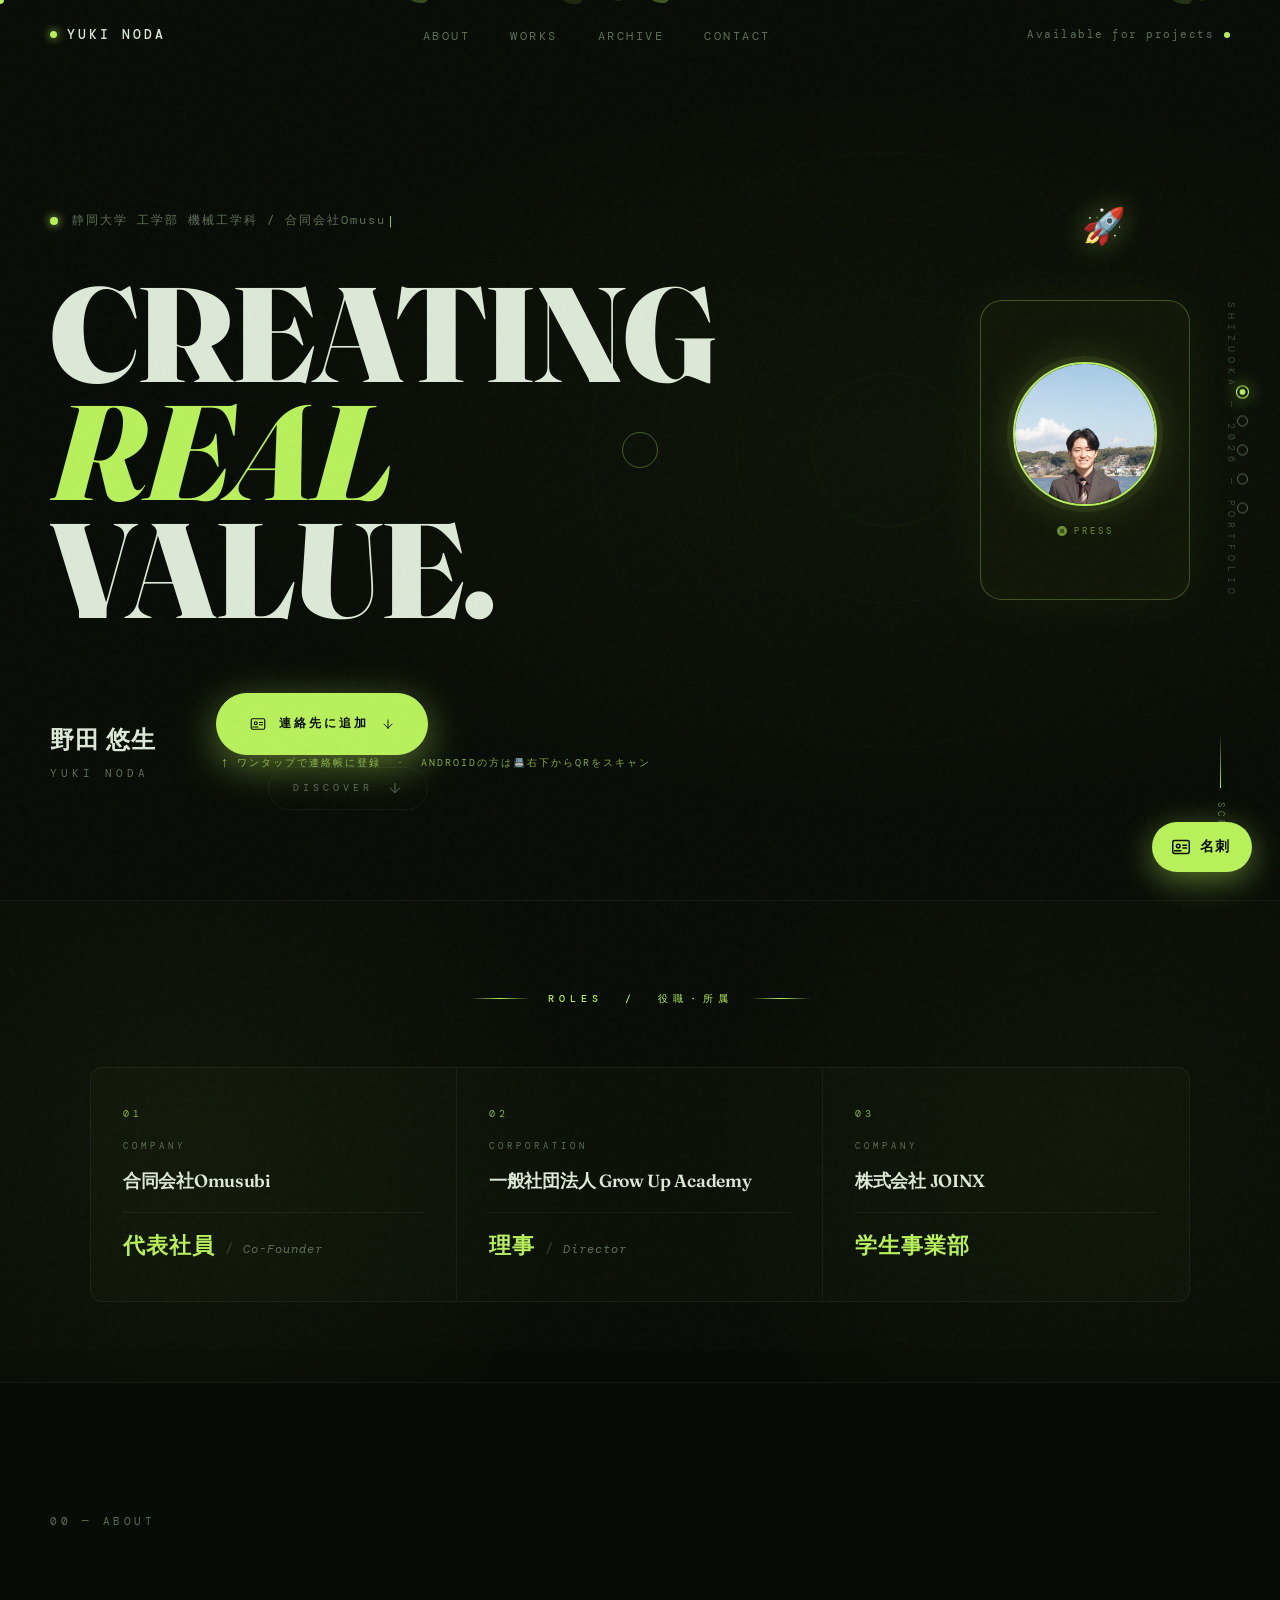
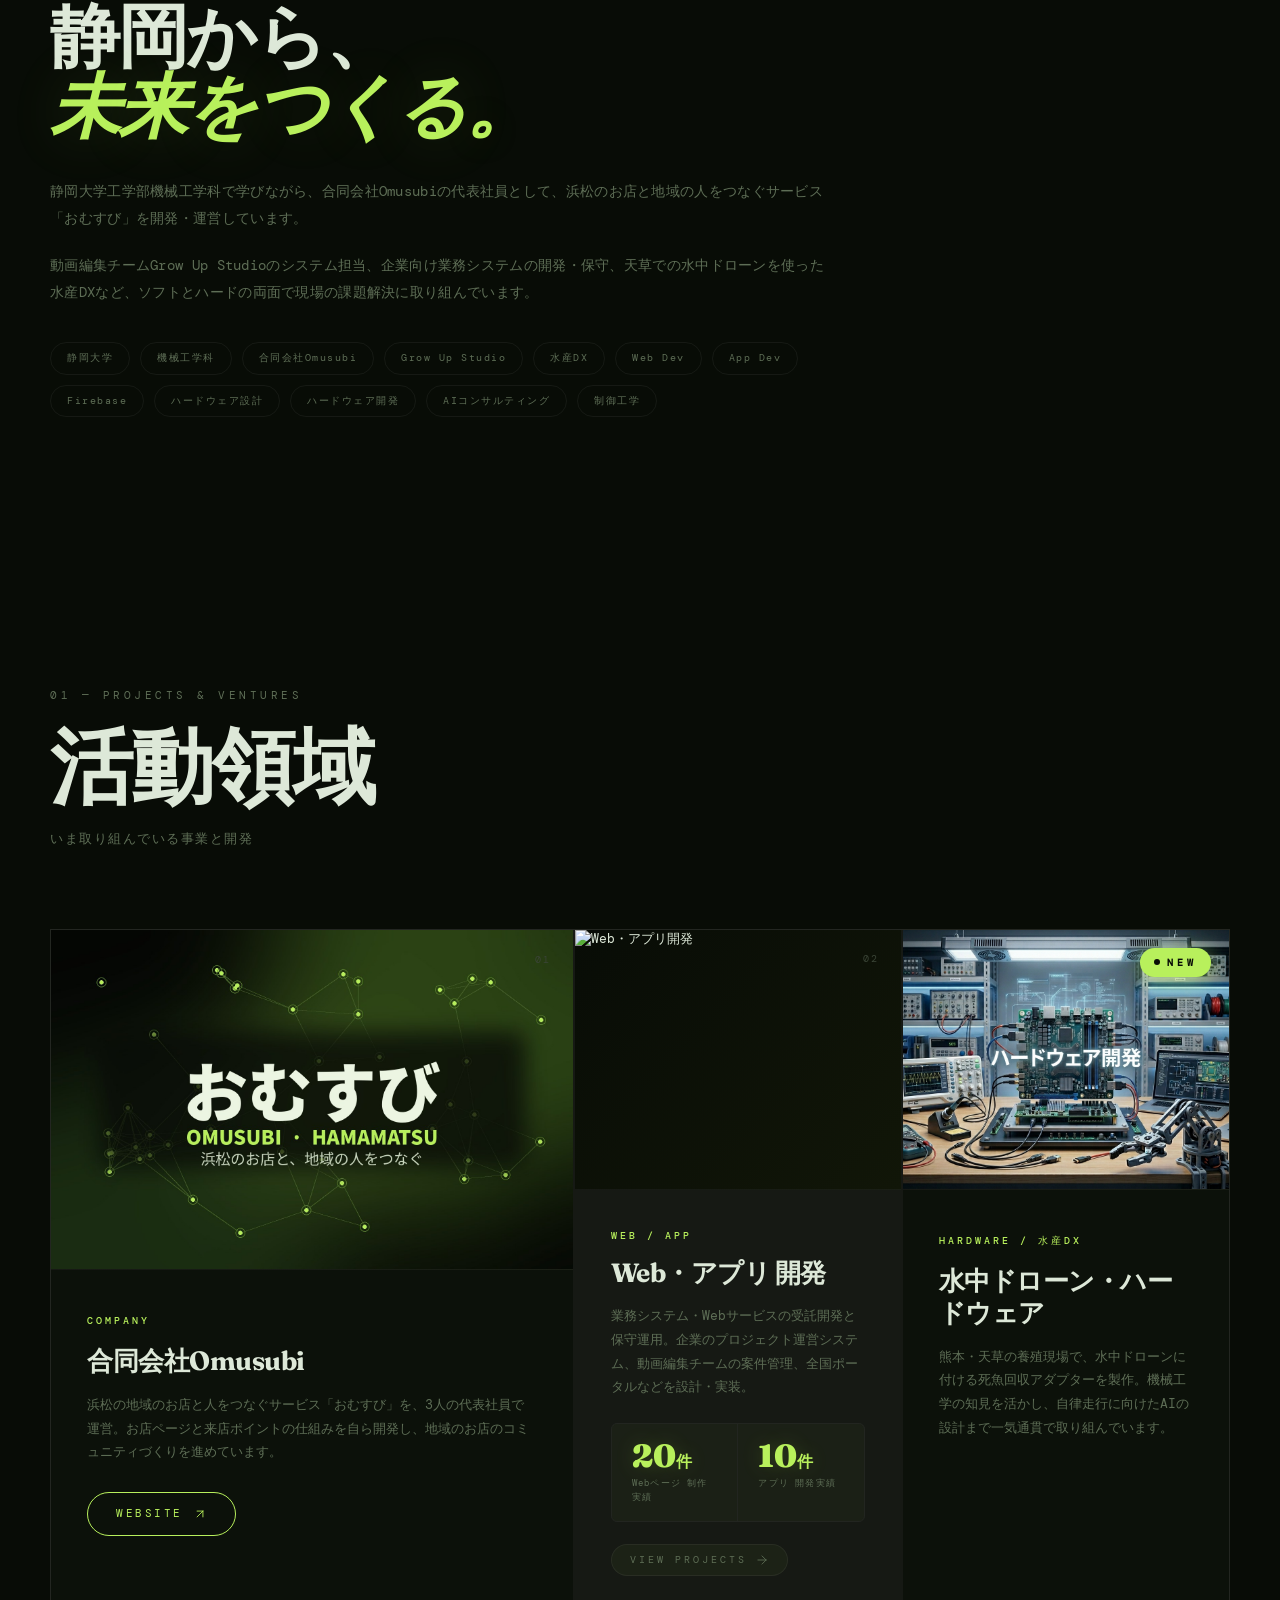
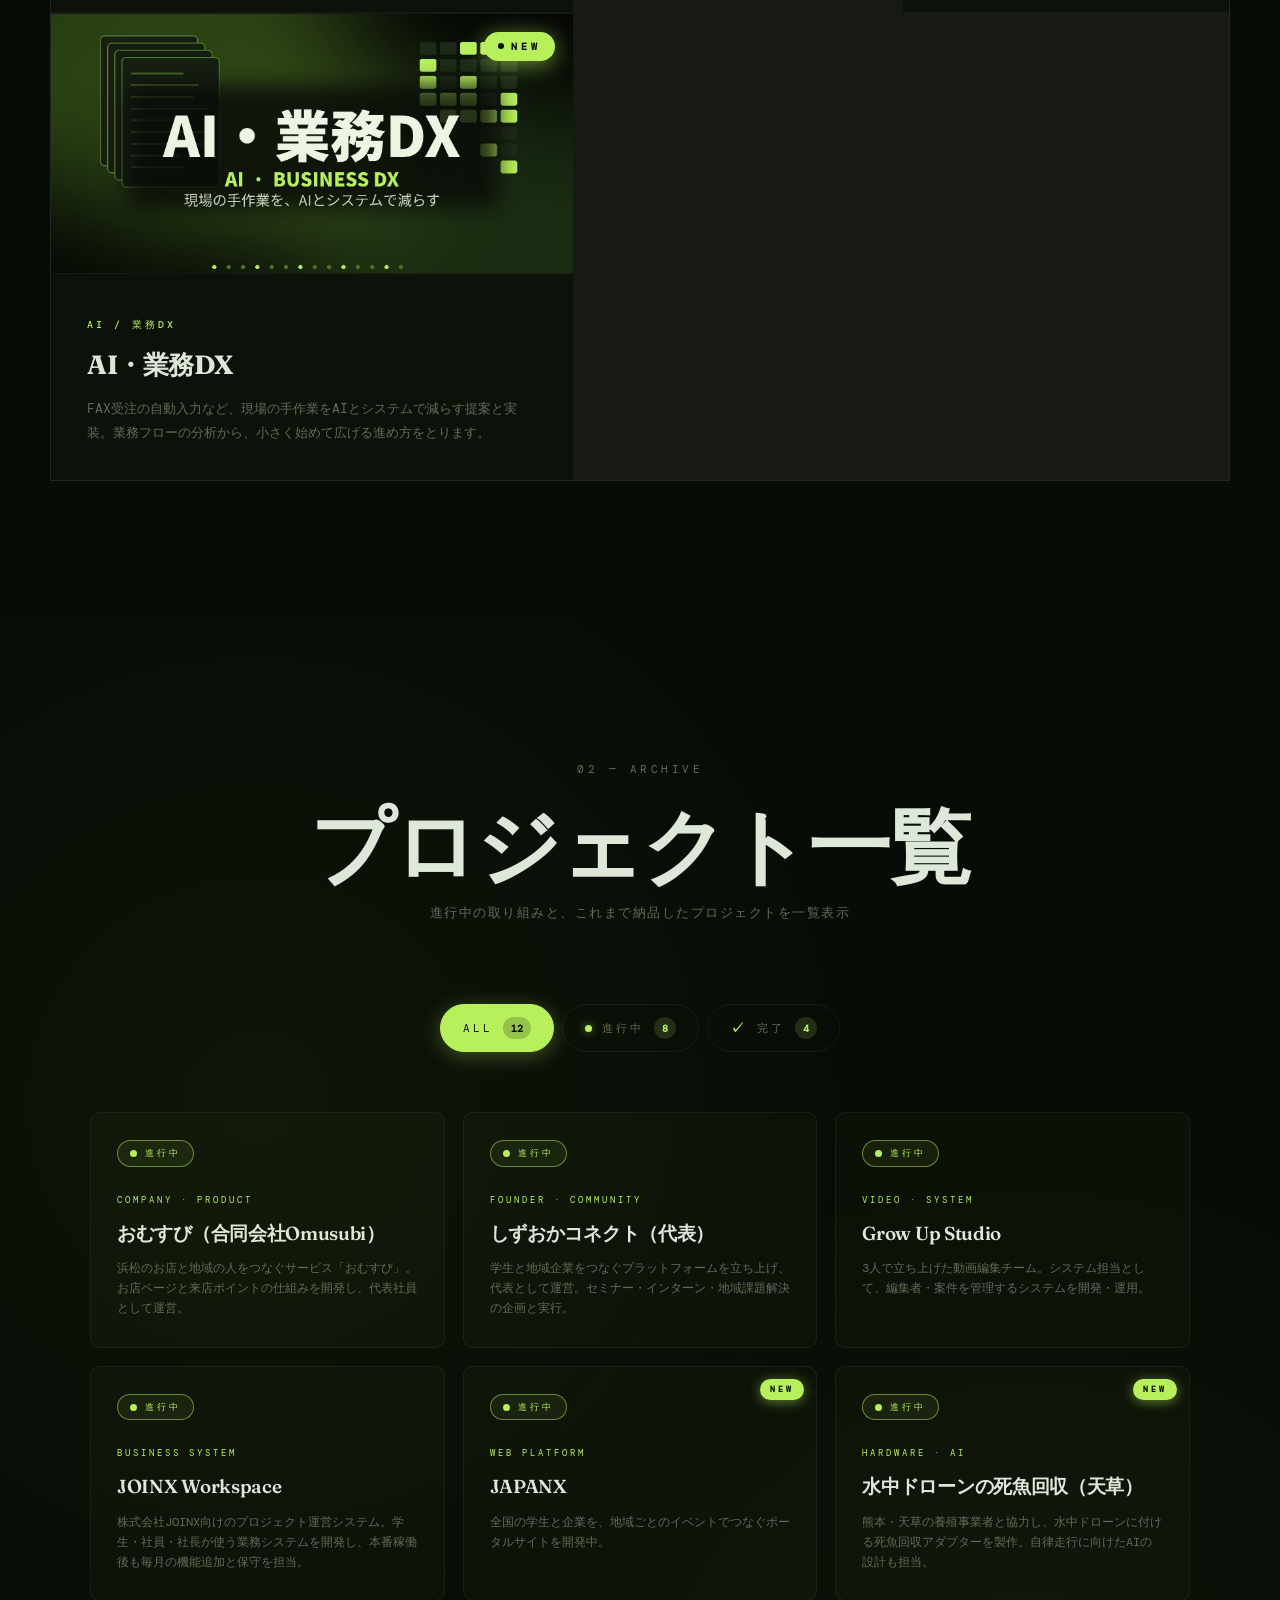
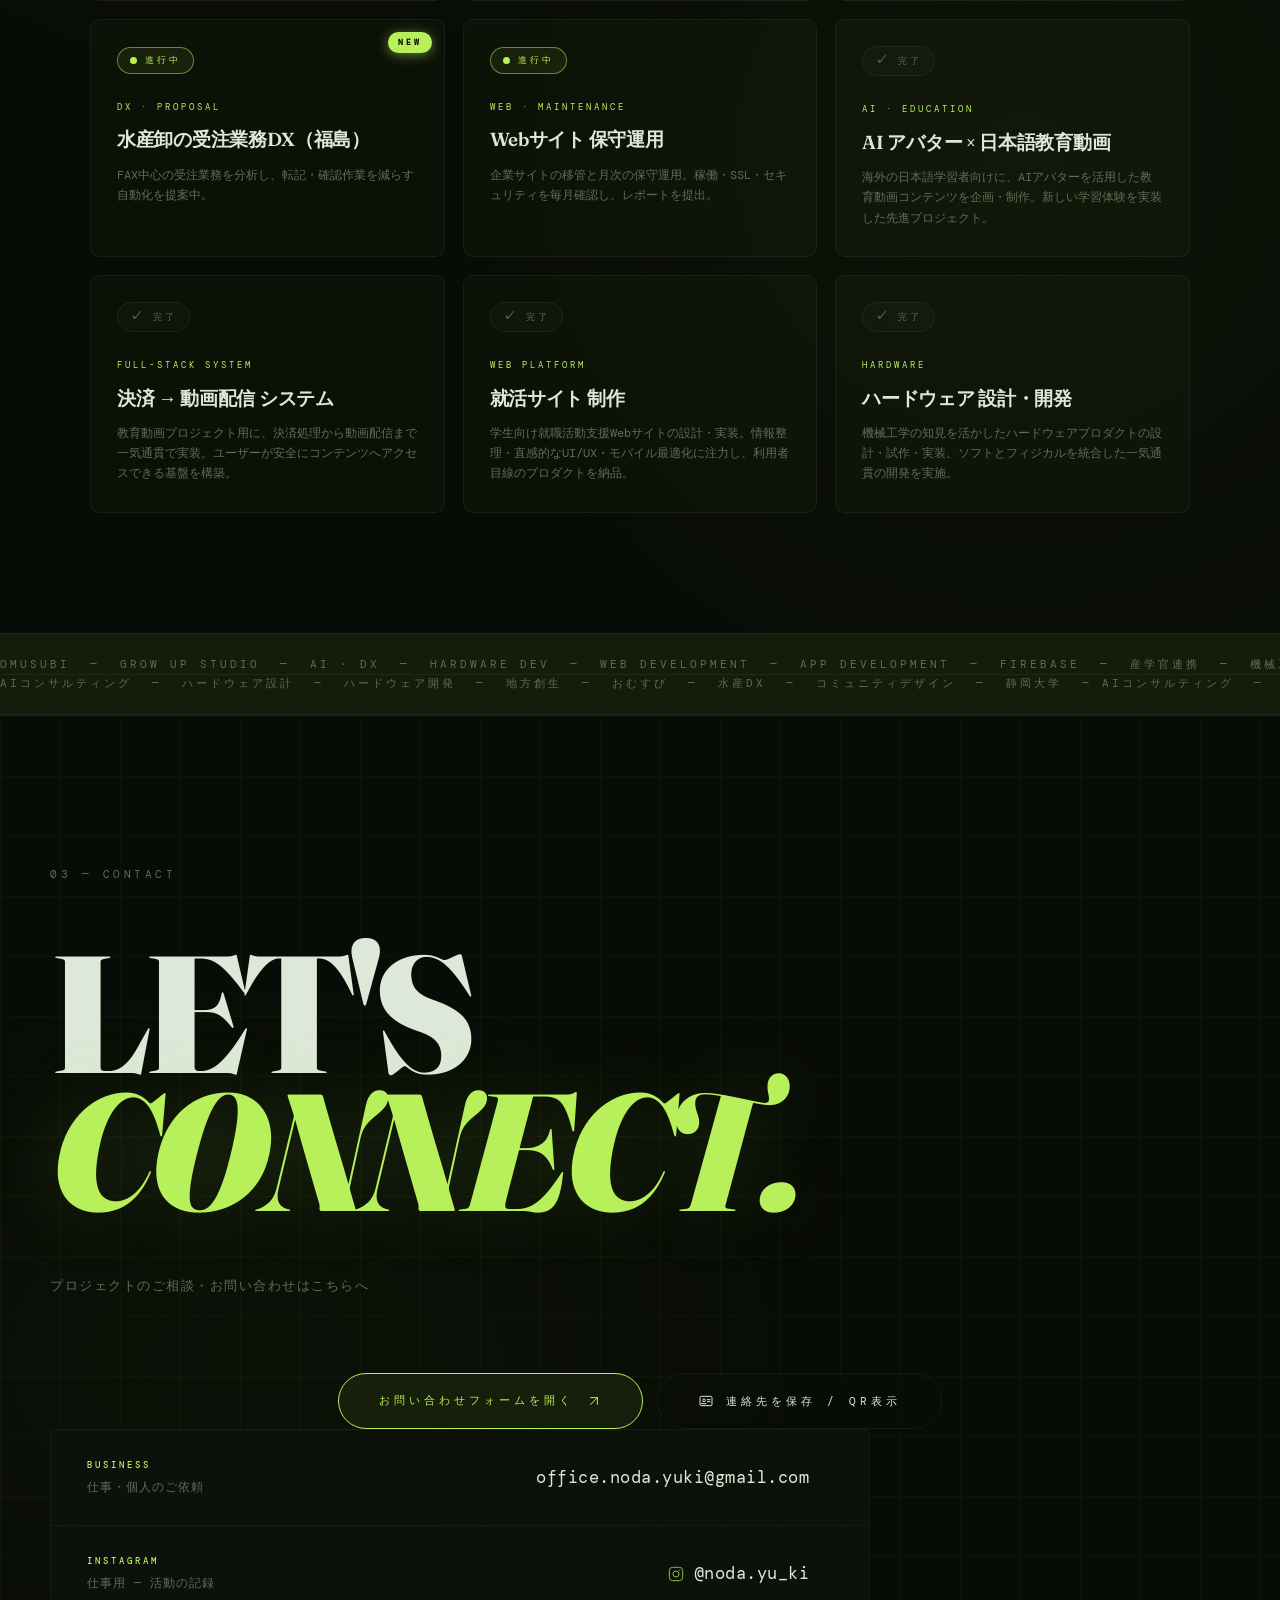
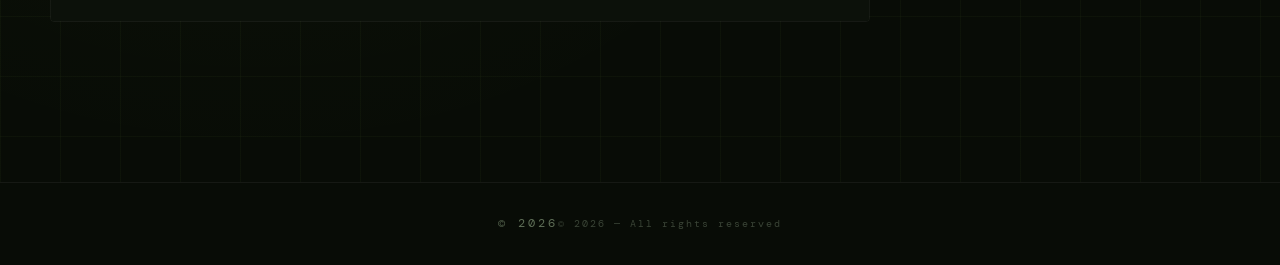
==== index.html @ 066113bb "しずおかコネクト（代表）をプロジェクト一覧に追加 Co-Authored-By: Claude Opus 5.5 <noreply@anthropic.com> Claude-Session: htt" ====
<!DOCTYPE html>
<html lang="ja">

<head>
    <meta charset="UTF-8">
    <meta name="viewport" content="width=device-width, initial-scale=1.0">
    <title>Yuki Noda | Portfolio</title>

    <!-- SEO -->
    <meta name="description" content="野田 悠生 (Yuki Noda) — 静岡大学 工学部 機械工学科 / 合同会社Omusubi 代表社員。Creating Real Value — 静岡から、未来をつくる。">
    <meta name="keywords" content="野田悠生, Yuki Noda, 合同会社Omusubi, おむすび, Grow Up Studio, 静岡大学, 機械工学, Web開発, アプリ開発, ポートフォリオ">
    <meta name="author" content="Yuki Noda">
    <meta name="theme-color" content="#080c06">

    <!-- Open Graph -->
    <meta property="og:title" content="Yuki Noda | Portfolio">
    <meta property="og:description" content="Creating Real Value — 静岡から、未来をつくる。">
    <meta property="og:url" content="https://noda.omusubi-machi.com/">
    <meta property="og:type" content="website">
    <meta property="og:site_name" content="Yuki Noda Portfolio">
    <meta property="og:locale" content="ja_JP">
    <meta property="og:image" content="https://noda.omusubi-machi.com/photo-formal.jpg">

    <!-- Twitter -->
    <meta name="twitter:card" content="summary_large_image">
    <meta name="twitter:title" content="Yuki Noda | Portfolio">
    <meta name="twitter:description" content="Creating Real Value — 静岡から、未来をつくる。">
    <meta name="twitter:image" content="https://noda.omusubi-machi.com/photo-formal.jpg">

    <!-- Favicon (inline SVG) -->
    <link rel="icon" type="image/svg+xml" href="data:image/svg+xml,%3Csvg xmlns='http://www.w3.org/2000/svg' viewBox='0 0 100 100'%3E%3Ccircle cx='50' cy='50' r='46' fill='%23080c06' stroke='%23b8f05c' stroke-width='3'/%3E%3Ctext x='50' y='68' font-family='Georgia,serif' font-weight='900' font-size='56' text-anchor='middle' fill='%23b8f05c' font-style='italic'%3EY%3C/text%3E%3C/svg%3E">

    <link rel="stylesheet" href="style.css">
    <link
        href="https://fonts.googleapis.com/css2?family=Fraunces:ital,opsz,wght@0,9..144,300..900;1,9..144,300..900&family=DM+Mono:ital,wght@0,300;0,400;0,500;1,300&display=swap"
        rel="stylesheet">
    <script src="https://cdn.jsdelivr.net/npm/qrcode-generator@1.4.4/qrcode.js" defer></script>
</head>

<body>

    <!-- Custom Cursor -->
    <div class="cursor" id="cursor"></div>
    <div class="cursor-follower" id="cursorFollower"></div>

    <!-- Grain texture overlay -->
    <div class="grain"></div>

    <!-- Page Loader -->
    <div class="loader" id="loader">
        <div class="loader-inner">
            <div class="loader-count" id="loaderCount">000</div>
            <div class="loader-bar">
                <div class="loader-bar-fill" id="loaderBarFill"></div>
            </div>
            <div class="loader-label">Loading Portfolio</div>
        </div>
    </div>

    <!-- Header -->
    <header class="header" id="header">
        <div class="logo">
            <span class="logo-dot"></span>
            YUKI NODA
        </div>
        <nav>
            <ul class="nav-links">
                <li><a href="#about">ABOUT</a></li>
                <li><a href="#works">WORKS</a></li>
                <li><a href="#archive">ARCHIVE</a></li>
                <li><a href="contact.html">CONTACT</a></li>
            </ul>
        </nav>
        <div class="header-status">
            <span>Available for projects</span>
            <span class="status-pulse"></span>
        </div>
    </header>

    <!-- Scroll Progress Bar -->
    <div class="scroll-progress" id="scrollProgress"></div>

    <!-- Section Navigation Dots -->
    <nav class="section-nav" aria-label="Section navigation">
        <a href="#hero" data-label="HOME"><span></span></a>
        <a href="#about" data-label="ABOUT"><span></span></a>
        <a href="#works" data-label="WORKS"><span></span></a>
        <a href="#archive" data-label="ARCHIVE"><span></span></a>
        <a href="#contact" data-label="CONTACT"><span></span></a>
    </nav>

    <!-- Hero -->
    <section id="hero" class="hero">
        <div id="leaf-container"></div>
        <div class="hero-side-text">SHIZUOKA — 2026 — PORTFOLIO</div>

        <svg class="hero-bg-svg" id="heroBgSvg" viewBox="0 0 800 800" xmlns="http://www.w3.org/2000/svg">
            <circle cx="400" cy="400" r="350" fill="none" stroke="rgba(184,240,92,0.04)" stroke-width="1" />
            <circle cx="400" cy="400" r="270" fill="none" stroke="rgba(184,240,92,0.06)" stroke-width="0.5" />
            <circle cx="400" cy="400" r="180" fill="none" stroke="rgba(184,240,92,0.08)" stroke-width="0.5" />
            <circle cx="400" cy="400" r="90" fill="none" stroke="rgba(184,240,92,0.1)" stroke-width="0.5" />
            <line x1="400" y1="50" x2="400" y2="750" stroke="rgba(184,240,92,0.03)" stroke-width="0.5" />
            <line x1="50" y1="400" x2="750" y2="400" stroke="rgba(184,240,92,0.03)" stroke-width="0.5" />
            <line x1="153" y1="153" x2="647" y2="647" stroke="rgba(184,240,92,0.03)" stroke-width="0.5" />
            <line x1="647" y1="153" x2="153" y2="647" stroke="rgba(184,240,92,0.03)" stroke-width="0.5" />
        </svg>

        <div class="hero-content">
            <div class="hero-label">
                <span class="status-dot"></span>
                <span class="hero-label-typewriter" data-text="静岡大学 工学部 機械工学科 / 合同会社Omusubi 代表社員"></span>
            </div>

            <h1 class="hero-title">
                <div class="line-wrap"><span class="line" data-delay="0" data-text="CREATING">CREATING</span></div>
                <div class="line-wrap"><span class="line italic" data-delay="1" data-text="REAL">REAL</span></div>
                <div class="line-wrap"><span class="line" data-delay="2" data-text="VALUE.">VALUE.</span></div>
            </h1>

            <div class="hero-footer">
                <div class="hero-name">
                    <span class="hero-name-jp">野田 悠生</span>
                    <span class="hero-name-en">Yuki Noda</span>
                </div>
                <div class="hero-cta-group">
                    <a href="yuki-noda.vcf" download="yuki-noda.vcf" type="text/vcard" class="btn-hero btn-hero--primary" id="heroSaveContactBtn" aria-label="連絡先に追加">
                        <span class="btn-hero-shine"></span>
                        <svg width="18" height="18" viewBox="0 0 24 24" fill="none">
                            <rect x="3" y="5" width="18" height="14" rx="2" stroke="currentColor" stroke-width="1.6"/>
                            <circle cx="9" cy="11" r="2" stroke="currentColor" stroke-width="1.6"/>
                            <path d="M14 10h4M14 13h4M5 16h7" stroke="currentColor" stroke-width="1.6" stroke-linecap="round"/>
                        </svg>
                        <span class="btn-hero-label">連絡先に追加</span>
                        <svg width="14" height="14" viewBox="0 0 24 24" fill="none" class="btn-hero-arrow">
                            <path d="M12 5v14m0 0l-7-7m7 7l7-7" stroke="currentColor" stroke-width="1.6" stroke-linecap="round" stroke-linejoin="round"/>
                        </svg>
                    </a>
                    <a href="#works" class="btn-hero btn-hero--ghost">
                        <span>DISCOVER</span>
                        <svg width="16" height="16" viewBox="0 0 24 24" fill="none">
                            <path d="M12 5v14M5 12l7 7 7-7" stroke="currentColor" stroke-width="1.5"
                                stroke-linecap="round" />
                        </svg>
                    </a>
                </div>
            </div>

            <!-- Subtle hint text below CTA -->
            <div class="hero-cta-hint" aria-hidden="true">
                <span class="hero-cta-hint-arrow">↑</span>
                <span>ワンタップで連絡帳に登録 &nbsp;·&nbsp; Androidの方は📇右下からQRをスキャン</span>
            </div>
        </div>

        <!-- Profile Flip Card -->
        <div class="profile-flip-card" id="profileFlipCard" title="クリックで切り替え">
            <div class="profile-flip-inner">
                <!-- 表面：公式写真 -->
                <div class="profile-flip-front">
                    <div class="profile-circle-photo">
                        <img src="photo-formal.jpg" alt="野田 悠生">
                    </div>
                    <div class="profile-flip-hint">
                        <svg width="12" height="12" viewBox="0 0 24 24" fill="none"><path d="M12 2C6.48 2 2 6.48 2 12s4.48 10 10 10 10-4.48 10-10S17.52 2 12 2zm-1 14H9V8h2v8zm4 0h-2V8h2v8z" fill="currentColor"/></svg>
                        PRESS
                    </div>
                </div>
                <!-- 裏面：イラストデザイン -->
                <div class="profile-flip-back">
                    <div class="profile-illus-circle">
                        <img src="photo-avatar.jpg" alt="Yuki illustration">
                    </div>
                    <div class="profile-back-roles">
                        <span>静岡大学 機械工学科</span>
                        <span class="back-sep">—</span>
                        <span>合同会社Omusubi</span>
                    </div>
                    <div class="profile-back-deco-bottom">SHIZUOKA · 2026</div>
                </div>
            </div>
        </div>

        <div class="hero-float-astronaut" aria-hidden="true">🚀</div>

        <div class="scroll-indicator">
            <div class="scroll-line"></div>
            <span>SCROLL</span>
        </div>
    </section>

    <!-- Roles / Affiliations -->
    <section class="roles-section">
        <div class="roles-inner">
            <div class="roles-label reveal-item">
                <span class="roles-label-dash">—</span>
                <span>ROLES &nbsp;/&nbsp; 役職・所属</span>
                <span class="roles-label-dash">—</span>
            </div>

            <div class="roles-grid">
                <article class="role-card reveal-item" style="transition-delay:0.05s">
                    <div class="role-card-num">01</div>
                    <div class="role-card-type">COMPANY</div>
                    <div class="role-card-org">合同会社Omusubi</div>
                    <div class="role-card-title">
                        <span class="role-card-title-jp">代表社員</span>
                        <span class="role-card-title-sep">/</span>
                        <span class="role-card-title-en">Co-Founder</span>
                    </div>
                </article>

                <article class="role-card reveal-item" style="transition-delay:0.15s">
                    <div class="role-card-num">02</div>
                    <div class="role-card-type">CORPORATION</div>
                    <div class="role-card-org">一般社団法人 Grow Up Academy</div>
                    <div class="role-card-title">
                        <span class="role-card-title-jp">理事</span>
                        <span class="role-card-title-sep">/</span>
                        <span class="role-card-title-en">Director</span>
                    </div>
                </article>

                <article class="role-card reveal-item" style="transition-delay:0.25s">
                    <div class="role-card-num">03</div>
                    <div class="role-card-type">COMPANY</div>
                    <div class="role-card-org">株式会社 JOINX</div>
                    <div class="role-card-title">
                        <span class="role-card-title-jp">学生事業部</span>
                    </div>
                </article>
            </div>
        </div>
    </section>

    <!-- About -->
    <section id="about" class="about-section">
        <div class="about-label">00 — ABOUT</div>

        <div class="about-grid">
            <!-- Left: text -->
            <div class="about-text-col">
                <h2 class="about-title reveal-item">
                    静岡から、<br><em>未来をつくる。</em>
                </h2>
                <div class="about-bio reveal-item" style="transition-delay:0.12s">
                    <p>静岡大学工学部機械工学科で学びながら、合同会社Omusubiの代表社員として、浜松のお店と地域の人をつなぐサービス「おむすび」を開発・運営しています。</p>
                    <p>動画編集チームGrow Up Studioのシステム担当、企業向け業務システムの開発・保守、天草での水中ドローンを使った水産DXなど、ソフトとハードの両面で現場の課題解決に取り組んでいます。</p>
                </div>
                <div class="about-tags reveal-item" style="transition-delay:0.22s">
                    <span class="about-tag">静岡大学</span>
                    <span class="about-tag">機械工学科</span>
                    <span class="about-tag">合同会社Omusubi</span>
                    <span class="about-tag">Grow Up Studio</span>
                    <span class="about-tag">水産DX</span>
                    <span class="about-tag">Web Dev</span>
                    <span class="about-tag">App Dev</span>
                    <span class="about-tag">Firebase</span>
                    <span class="about-tag">ハードウェア設計</span>
                    <span class="about-tag">ハードウェア開発</span>
                    <span class="about-tag">AIコンサルティング</span>
                    <span class="about-tag">制御工学</span>
                </div>
            </div>

        </div>
    </section>

    <!-- Works -->
    <section id="works" class="works-section">
        <div class="works-header">
            <div class="section-label">01 — PROJECTS & VENTURES</div>
            <h2 class="section-title reveal-item">活動領域</h2>
            <p class="section-desc reveal-item" style="transition-delay:0.1s">いま取り組んでいる事業と開発</p>
        </div>

        <div class="cards-grid">
            <!-- Card 1: 合同会社Omusubi -->
            <div class="card card--large reveal-item" style="transition-delay:0s;">
                <div class="card-num">01</div>
                <div class="card-image-wrap card-image-wrap--tall">
                    <img src="img omusubi.jpg" alt="合同会社Omusubi（おむすび）" class="card-img" />
                </div>
                <div class="card-body">
                    <span class="card-tag">Company</span>
                    <h3>合同会社Omusubi</h3>
                    <p>浜松の地域のお店と人をつなぐサービス「おむすび」を、3人の代表社員で運営。お店ページと来店ポイントの仕組みを自ら開発し、地域のお店のコミュニティづくりを進めています。</p>
                    <a href="https://omusubi-machi.com/" target="_blank" rel="noopener" class="card-link-btn">
                        <span>WEBSITE</span>
                        <svg width="14" height="14" viewBox="0 0 24 24" fill="none"><path d="M7 17L17 7M17 7H7M17 7v10" stroke="currentColor" stroke-width="1.5" stroke-linecap="round"/></svg>
                    </a>
                </div>
            </div>

            <!-- Card 2: Web・アプリ開発 (clickable → projects modal) -->
            <button class="card card--interactive reveal-item" type="button" id="projectsCardBtn" style="transition-delay:0.15s">
                <div class="card-num">02</div>
                <div class="card-image-wrap">
                    <img src="img software.png" alt="Web・アプリ開発" class="card-img" />
                </div>
                <div class="card-body">
                    <span class="card-tag">Web / App</span>
                    <h3>Web・アプリ 開発</h3>
                    <p>業務システム・Webサービスの受託開発と保守運用。企業のプロジェクト運営システム、動画編集チームの案件管理、全国ポータルなどを設計・実装。</p>
                    <div class="webdev-stats">
                        <div class="webdev-stat">
                            <span class="webdev-stat-num">20<span class="webdev-stat-unit">件</span></span>
                            <span class="webdev-stat-label">Webページ 制作実績</span>
                        </div>
                        <div class="webdev-stat-divider"></div>
                        <div class="webdev-stat">
                            <span class="webdev-stat-num">10<span class="webdev-stat-unit">件</span></span>
                            <span class="webdev-stat-label">アプリ 開発実績</span>
                        </div>
                    </div>
                    <span class="card-interactive-hint">
                        VIEW PROJECTS
                        <svg width="14" height="14" viewBox="0 0 24 24" fill="none">
                            <path d="M5 12h14m0 0l-7-7m7 7l-7 7" stroke="currentColor" stroke-width="1.5" stroke-linecap="round"/>
                        </svg>
                    </span>
                </div>
            </button>

            <!-- Card 3: ハードウェア開発 (NEW) -->
            <div class="card card--new reveal-item" style="transition-delay:0.22s">
                <div class="card-new-badge">
                    <span class="card-new-pulse"></span>
                    NEW
                </div>
                <div class="card-num">03</div>
                <div class="card-image-wrap">
                    <img src="img hardware.png" alt="ハードウェア開発" class="card-img" />
                </div>
                <div class="card-body">
                    <span class="card-tag">Hardware / 水産DX</span>
                    <h3>水中ドローン・ハードウェア</h3>
                    <p>熊本・天草の養殖現場で、水中ドローンに付ける死魚回収アダプターを製作。機械工学の知見を活かし、自律走行に向けたAIの設計まで一気通貫で取り組んでいます。</p>
                </div>
            </div>

            <!-- Card 4: AIコンサルティング (NEW) -->
            <div class="card card--new reveal-item" style="transition-delay:0.3s">
                <div class="card-new-badge">
                    <span class="card-new-pulse"></span>
                    NEW
                </div>
                <div class="card-num">04</div>
                <div class="card-image-wrap">
                    <img src="img dx.jpg" alt="AI・業務DX" class="card-img" />
                </div>
                <div class="card-body">
                    <span class="card-tag">AI / 業務DX</span>
                    <h3>AI・業務DX</h3>
                    <p>FAX受注の自動入力など、現場の手作業をAIとシステムで減らす提案と実装。業務フローの分析から、小さく始めて広げる進め方をとります。</p>
                </div>
            </div>

        </div>
    </section>

    <!-- Archive -->
    <section id="archive" class="archive-section">
        <div class="archive-header">
            <div class="section-label">02 — ARCHIVE</div>
            <h2 class="section-title reveal-item">プロジェクト一覧</h2>
            <p class="section-desc reveal-item" style="transition-delay:0.1s">進行中の取り組みと、これまで納品したプロジェクトを一覧表示</p>
        </div>

        <div class="archive-tabs reveal-item" role="tablist" style="transition-delay:0.15s">
            <button class="archive-tab active" data-filter="all" role="tab" aria-selected="true">
                <span class="archive-tab-label">ALL</span>
                <span class="archive-tab-count">12</span>
            </button>
            <button class="archive-tab" data-filter="now" role="tab" aria-selected="false">
                <span class="archive-tab-dot"></span>
                <span class="archive-tab-label">進行中</span>
                <span class="archive-tab-count">8</span>
            </button>
            <button class="archive-tab" data-filter="done" role="tab" aria-selected="false">
                <span class="archive-tab-check">✓</span>
                <span class="archive-tab-label">完了</span>
                <span class="archive-tab-count">4</span>
            </button>
        </div>

        <div class="archive-grid">
            <article class="archive-card reveal-item" data-status="now" style="transition-delay:0.0s">
                <div class="archive-card-status active">
                    <span class="archive-status-pulse"></span>
                    <span>進行中</span>
                </div>
                <div class="archive-card-meta">
                    <span class="archive-card-tag">COMPANY · PRODUCT</span>
                </div>
                <h3 class="archive-card-title">おむすび（合同会社Omusubi）</h3>
                <p class="archive-card-desc">浜松のお店と地域の人をつなぐサービス「おむすび」。お店ページと来店ポイントの仕組みを開発し、代表社員として運営。</p>
            </article>

            <article class="archive-card reveal-item" data-status="now" style="transition-delay:0.02s">
                <div class="archive-card-status active">
                    <span class="archive-status-pulse"></span>
                    <span>進行中</span>
                </div>
                <div class="archive-card-meta">
                    <span class="archive-card-tag">FOUNDER · COMMUNITY</span>
                </div>
                <h3 class="archive-card-title">しずおかコネクト（代表）</h3>
                <p class="archive-card-desc">学生と地域企業をつなぐプラットフォームを立ち上げ、代表として運営。セミナー・インターン・地域課題解決の企画と実行。</p>
            </article>

            <article class="archive-card reveal-item" data-status="now" style="transition-delay:0.03s">
                <div class="archive-card-status active">
                    <span class="archive-status-pulse"></span>
                    <span>進行中</span>
                </div>
                <div class="archive-card-meta">
                    <span class="archive-card-tag">VIDEO · SYSTEM</span>
                </div>
                <h3 class="archive-card-title">Grow Up Studio</h3>
                <p class="archive-card-desc">3人で立ち上げた動画編集チーム。システム担当として、編集者・案件を管理するシステムを開発・運用。</p>
            </article>

            <article class="archive-card reveal-item" data-status="now" style="transition-delay:0.06s">
                <div class="archive-card-status active">
                    <span class="archive-status-pulse"></span>
                    <span>進行中</span>
                </div>
                <div class="archive-card-meta">
                    <span class="archive-card-tag">BUSINESS SYSTEM</span>
                </div>
                <h3 class="archive-card-title">JOINX Workspace</h3>
                <p class="archive-card-desc">株式会社JOINX向けのプロジェクト運営システム。学生・社員・社長が使う業務システムを開発し、本番稼働後も毎月の機能追加と保守を担当。</p>
            </article>

            <article class="archive-card archive-card--new reveal-item" data-status="now" style="transition-delay:0.09s">
                <div class="archive-card-new-flag">NEW</div>
                <div class="archive-card-status active">
                    <span class="archive-status-pulse"></span>
                    <span>進行中</span>
                </div>
                <div class="archive-card-meta">
                    <span class="archive-card-tag">WEB PLATFORM</span>
                </div>
                <h3 class="archive-card-title">JAPANX</h3>
                <p class="archive-card-desc">全国の学生と企業を、地域ごとのイベントでつなぐポータルサイトを開発中。</p>
            </article>

            <article class="archive-card archive-card--new reveal-item" data-status="now" style="transition-delay:0.12s">
                <div class="archive-card-new-flag">NEW</div>
                <div class="archive-card-status active">
                    <span class="archive-status-pulse"></span>
                    <span>進行中</span>
                </div>
                <div class="archive-card-meta">
                    <span class="archive-card-tag">HARDWARE · AI</span>
                </div>
                <h3 class="archive-card-title">水中ドローンの死魚回収（天草）</h3>
                <p class="archive-card-desc">熊本・天草の養殖事業者と協力し、水中ドローンに付ける死魚回収アダプターを製作。自律走行に向けたAIの設計も担当。</p>
            </article>

            <article class="archive-card archive-card--new reveal-item" data-status="now" style="transition-delay:0.15s">
                <div class="archive-card-new-flag">NEW</div>
                <div class="archive-card-status active">
                    <span class="archive-status-pulse"></span>
                    <span>進行中</span>
                </div>
                <div class="archive-card-meta">
                    <span class="archive-card-tag">DX · PROPOSAL</span>
                </div>
                <h3 class="archive-card-title">水産卸の受注業務DX（福島）</h3>
                <p class="archive-card-desc">FAX中心の受注業務を分析し、転記・確認作業を減らす自動化を提案中。</p>
            </article>

            <article class="archive-card reveal-item" data-status="now" style="transition-delay:0.18s">
                <div class="archive-card-status active">
                    <span class="archive-status-pulse"></span>
                    <span>進行中</span>
                </div>
                <div class="archive-card-meta">
                    <span class="archive-card-tag">WEB · MAINTENANCE</span>
                </div>
                <h3 class="archive-card-title">Webサイト 保守運用</h3>
                <p class="archive-card-desc">企業サイトの移管と月次の保守運用。稼働・SSL・セキュリティを毎月確認し、レポートを提出。</p>
            </article>

            <!-- DONE: AIアバター 日本語教育動画 -->
            <article class="archive-card reveal-item" data-status="done" style="transition-delay:0.12s">
                <div class="archive-card-status">
                    <span class="archive-status-check">✓</span>
                    <span>完了</span>
                </div>
                <div class="archive-card-meta">
                    <span class="archive-card-tag">AI · EDUCATION</span>
                </div>
                <h3 class="archive-card-title">AI アバター × 日本語教育動画</h3>
                <p class="archive-card-desc">海外の日本語学習者向けに、AIアバターを活用した教育動画コンテンツを企画・制作。新しい学習体験を実装した先進プロジェクト。</p>
            </article>

            <!-- DONE: 決済〜動画配信システム -->
            <article class="archive-card reveal-item" data-status="done" style="transition-delay:0.18s">
                <div class="archive-card-status">
                    <span class="archive-status-check">✓</span>
                    <span>完了</span>
                </div>
                <div class="archive-card-meta">
                    <span class="archive-card-tag">FULL-STACK SYSTEM</span>
                </div>
                <h3 class="archive-card-title">決済 → 動画配信 システム</h3>
                <p class="archive-card-desc">教育動画プロジェクト用に、決済処理から動画配信まで一気通貫で実装。ユーザーが安全にコンテンツへアクセスできる基盤を構築。</p>
            </article>

            <!-- DONE: 就活サイト -->
            <article class="archive-card reveal-item" data-status="done" style="transition-delay:0.22s">
                <div class="archive-card-status">
                    <span class="archive-status-check">✓</span>
                    <span>完了</span>
                </div>
                <div class="archive-card-meta">
                    <span class="archive-card-tag">WEB PLATFORM</span>
                </div>
                <h3 class="archive-card-title">就活サイト 制作</h3>
                <p class="archive-card-desc">学生向け就職活動支援Webサイトの設計・実装。情報整理・直感的なUI/UX・モバイル最適化に注力し、利用者目線のプロダクトを納品。</p>
            </article>

            <!-- DONE: ハードウェア設計開発 -->
            <article class="archive-card reveal-item" data-status="done" style="transition-delay:0.28s">
                <div class="archive-card-status">
                    <span class="archive-status-check">✓</span>
                    <span>完了</span>
                </div>
                <div class="archive-card-meta">
                    <span class="archive-card-tag">HARDWARE</span>
                </div>
                <h3 class="archive-card-title">ハードウェア 設計・開発</h3>
                <p class="archive-card-desc">機械工学の知見を活かしたハードウェアプロダクトの設計・試作・実装。ソフトとフィジカルを統合した一気通貫の開発を実施。</p>
            </article>
        </div>
    </section>

    <!-- Marquee -->
    <div class="marquee-section">
        <div class="marquee-track">
            <span>OMUSUBI &nbsp;—&nbsp; GROW UP STUDIO &nbsp;—&nbsp; AI · DX &nbsp;—&nbsp; HARDWARE DEV &nbsp;—&nbsp; WEB DEVELOPMENT &nbsp;—&nbsp; APP DEVELOPMENT &nbsp;—&nbsp; FIREBASE &nbsp;—&nbsp; 産学官連携 &nbsp;—&nbsp; 機械工学 &nbsp;—&nbsp; </span>
            <span>OMUSUBI &nbsp;—&nbsp; GROW UP STUDIO &nbsp;—&nbsp; AI · DX &nbsp;—&nbsp; HARDWARE DEV &nbsp;—&nbsp; WEB DEVELOPMENT &nbsp;—&nbsp; APP DEVELOPMENT &nbsp;—&nbsp; FIREBASE &nbsp;—&nbsp; 産学官連携 &nbsp;—&nbsp; 機械工学 &nbsp;—&nbsp; </span>
        </div>
        <div class="marquee-track marquee-track--reverse">
            <span>AIコンサルティング &nbsp;—&nbsp; ハードウェア設計 &nbsp;—&nbsp; ハードウェア開発 &nbsp;—&nbsp; 地方創生 &nbsp;—&nbsp; おむすび &nbsp;—&nbsp; 水産DX &nbsp;—&nbsp; コミュニティデザイン &nbsp;—&nbsp; 静岡大学 &nbsp;—&nbsp; </span>
            <span>AIコンサルティング &nbsp;—&nbsp; ハードウェア設計 &nbsp;—&nbsp; ハードウェア開発 &nbsp;—&nbsp; 地方創生 &nbsp;—&nbsp; おむすび &nbsp;—&nbsp; 水産DX &nbsp;—&nbsp; コミュニティデザイン &nbsp;—&nbsp; 静岡大学 &nbsp;—&nbsp; </span>
        </div>
    </div>

    <!-- Contact -->
    <section id="contact" class="contact-section">
        <div class="contact-label">03 — CONTACT</div>
        <div class="contact-content">
            <h2 class="contact-title reveal-item">
                LET'S<br><em>CONNECT.</em>
            </h2>
            <p class="contact-sub reveal-item" style="transition-delay:0.1s">プロジェクトのご相談・お問い合わせはこちらへ</p>

            <div class="contact-cta-row reveal-item" style="transition-delay:0.15s">
                <a href="contact.html" class="contact-form-cta">
                    <span>お問い合わせフォームを開く</span>
                    <svg width="16" height="16" viewBox="0 0 24 24" fill="none">
                        <path d="M7 17L17 7M17 7H7M17 7v10" stroke="currentColor" stroke-width="1.5" stroke-linecap="round"/>
                    </svg>
                </a>
                <button class="contact-form-cta contact-form-cta--ghost" id="bcardCtaBtn" type="button">
                    <svg width="16" height="16" viewBox="0 0 24 24" fill="none">
                        <rect x="3" y="5" width="18" height="14" rx="2" stroke="currentColor" stroke-width="1.5"/>
                        <circle cx="9" cy="11" r="2" stroke="currentColor" stroke-width="1.5"/>
                        <path d="M14 10h4M14 13h4M5 16h7" stroke="currentColor" stroke-width="1.5" stroke-linecap="round"/>
                    </svg>
                    <span>連絡先を保存 / QR表示</span>
                </button>
            </div>

            <div class="contact-emails reveal-item" style="transition-delay:0.2s">
                <!-- Row 2: Business -->
                <div class="contact-email-row">
                    <div class="contact-email-type">
                        <span class="contact-email-tag">Business</span>
                        <span class="contact-email-desc">仕事・個人のご依頼</span>
                    </div>
                    <a href="mailto:office.noda.yuki@gmail.com" class="contact-email">
                        office.noda.yuki@gmail.com
                        <svg width="14" height="14" viewBox="0 0 24 24" fill="none" class="contact-email-icon"><path d="M7 17L17 7M17 7H7M17 7v10" stroke="currentColor" stroke-width="1.5" stroke-linecap="round"/></svg>
                    </a>
                </div>
                <div class="contact-email-divider"></div>
                <!-- Row 3: Instagram -->
                <div class="contact-email-row">
                    <div class="contact-email-type">
                        <span class="contact-email-tag">Instagram</span>
                        <span class="contact-email-desc">仕事用 — 活動の記録</span>
                    </div>
                    <a href="https://www.instagram.com/noda.yu_ki" target="_blank" rel="noopener" class="contact-email contact-instagram">
                        <svg width="16" height="16" viewBox="0 0 24 24" fill="none" class="contact-ig-icon">
                            <rect x="2" y="2" width="20" height="20" rx="5" stroke="currentColor" stroke-width="1.5"/>
                            <circle cx="12" cy="12" r="4.5" stroke="currentColor" stroke-width="1.5"/>
                            <circle cx="17.5" cy="6.5" r="1" fill="currentColor"/>
                        </svg>
                        @noda.yu_ki
                        <svg width="14" height="14" viewBox="0 0 24 24" fill="none" class="contact-email-icon"><path d="M7 17L17 7M17 7H7M17 7v10" stroke="currentColor" stroke-width="1.5" stroke-linecap="round"/></svg>
                    </a>
                </div>
            </div>
        </div>
    </section>

    <!-- Footer -->
    <footer class="footer">
        <div class="footer-inner">
            <span class="footer-name">© 2026</span>
            <span class="footer-copy">© 2026 — All rights reserved</span>
        </div>
    </footer>

    <!-- Projects Detail Modal (Web/App/Hardware) -->
    <div class="projects-modal" id="projectsModal" aria-hidden="true">
        <div class="projects-modal-backdrop" data-projects-close></div>
        <div class="projects-modal-content" role="dialog" aria-labelledby="projectsModalTitle">
            <button class="projects-modal-close" data-projects-close aria-label="閉じる">
                <svg width="20" height="20" viewBox="0 0 24 24" fill="none">
                    <path d="M6 6l12 12M18 6L6 18" stroke="currentColor" stroke-width="1.6" stroke-linecap="round"/>
                </svg>
            </button>

            <div class="projects-modal-header">
                <div class="projects-modal-label">— PROJECTS / 実績一覧 —</div>
                <h2 id="projectsModalTitle">Web・アプリ 開発</h2>
                <p>多様な技術領域で課題解決を提供してきた、実践実績の数々。代表事例を以下に紹介。</p>
            </div>

            <!-- Flagship project: おむすび -->
            <div class="projects-modal-flagship">
                <div class="projects-flagship-badge">
                    <span class="flagship-pulse-dot"></span>
                    MAIN PRODUCT
                </div>
                <div class="projects-flagship-tag">FLAGSHIP PROJECT</div>
                <h3>おむすび（omusubi-machi.com）</h3>
                <p>合同会社Omusubiで運営する<strong>いまの主力プロダクト</strong>。浜松のお店ページと来店ポイントの仕組みを、企画から開発・運用まで担当。</p>
                <a href="https://omusubi-machi.com/" target="_blank" rel="noopener" class="projects-flagship-link">
                    <span>VIEW APP</span>
                    <svg width="14" height="14" viewBox="0 0 24 24" fill="none">
                        <path d="M7 17L17 7M17 7H7M17 7v10" stroke="currentColor" stroke-width="1.5" stroke-linecap="round"/>
                    </svg>
                </a>
            </div>

            <!-- Categories breakdown -->
            <div class="projects-modal-categories projects-modal-categories--two">
                <div class="projects-category">
                    <div class="projects-category-icon">🌐</div>
                    <div class="projects-category-name">WEB DEVELOPMENT</div>
                    <div class="projects-category-stat">20件</div>
                    <div class="projects-category-desc">企業LP・ポートフォリオ・特設サイト・ECなど多様な実装案件</div>
                </div>
                <div class="projects-category">
                    <div class="projects-category-icon">📱</div>
                    <div class="projects-category-name">APP DEVELOPMENT</div>
                    <div class="projects-category-stat">10件</div>
                    <div class="projects-category-desc">Webアプリ・Firebase連携システムなど、要件特化の実装</div>
                </div>
            </div>

            <div class="projects-modal-footer">
                <p>個別案件のご相談は</p>
                <a href="contact.html" class="projects-modal-cta">
                    <span>お問い合わせフォームへ</span>
                    <svg width="14" height="14" viewBox="0 0 24 24" fill="none">
                        <path d="M5 12h14m0 0l-7-7m7 7l-7 7" stroke="currentColor" stroke-width="1.5" stroke-linecap="round"/>
                    </svg>
                </a>
            </div>
        </div>
    </div>

    <!-- Floating Business Card Button -->
    <button class="bcard-fab" id="bcardFab" aria-label="デジタル名刺を開く">
        <svg width="22" height="22" viewBox="0 0 24 24" fill="none">
            <rect x="3" y="5" width="18" height="14" rx="2" stroke="currentColor" stroke-width="1.6"/>
            <circle cx="9" cy="11" r="2" stroke="currentColor" stroke-width="1.6"/>
            <path d="M14 10h4M14 13h4M5 16h7" stroke="currentColor" stroke-width="1.6" stroke-linecap="round"/>
        </svg>
        <span class="bcard-fab-label">名刺</span>
        <span class="bcard-fab-pulse"></span>
    </button>

    <!-- Business Card Modal -->
    <div class="bcard-modal" id="bcardModal" aria-hidden="true">
        <div class="bcard-modal-backdrop" data-bcard-close></div>
        <div class="bcard-modal-content" role="dialog" aria-labelledby="bcardModalTitle">
            <button class="bcard-modal-close" data-bcard-close aria-label="閉じる">
                <svg width="20" height="20" viewBox="0 0 24 24" fill="none">
                    <path d="M6 6l12 12M18 6L6 18" stroke="currentColor" stroke-width="1.6" stroke-linecap="round"/>
                </svg>
            </button>

            <div class="bcard-modal-label">— DIGITAL BUSINESS CARD —</div>

            <div class="bcard-modal-inner">
                <div class="bcard-modal-photo">
                    <img src="photo-formal.jpg" alt="野田 悠生">
                    <span class="bcard-modal-photo-ring"></span>
                </div>

                <h2 class="bcard-modal-name" id="bcardModalTitle">
                    野田 悠生
                    <span class="bcard-modal-name-en">Yuki Noda</span>
                </h2>

                <div class="bcard-modal-roles">
                    <div class="bcard-modal-role">
                        <div class="bcard-modal-role-label">COMPANY</div>
                        <div class="bcard-modal-role-name">合同会社Omusubi · <strong>代表社員</strong></div>
                    </div>
                    <div class="bcard-modal-role">
                        <div class="bcard-modal-role-label">CORPORATION</div>
                        <div class="bcard-modal-role-name">一般社団法人 Grow Up Academy · <strong>理事</strong></div>
                    </div>
                    <div class="bcard-modal-role">
                        <div class="bcard-modal-role-label">COMPANY</div>
                        <div class="bcard-modal-role-name">株式会社 JOINX · <strong>学生事業部</strong></div>
                    </div>
                    <div class="bcard-modal-role">
                        <div class="bcard-modal-role-label">UNIVERSITY</div>
                        <div class="bcard-modal-role-name">静岡大学 工学部 機械工学科</div>
                    </div>
                </div>

                <div class="bcard-modal-qr-wrap">
                    <div class="bcard-modal-qr" id="bcardQR"></div>
                    <div class="bcard-modal-qr-text">📱 SCAN TO ADD CONTACT</div>
                    <div class="bcard-modal-qr-sub">スマホカメラで読み取り → 連絡先に追加</div>
                </div>

                <div class="bcard-modal-actions">
                    <a href="yuki-noda.vcf" download="yuki-noda.vcf" type="text/vcard" class="bcard-action-btn primary" id="bcardSaveBtn">
                        <svg width="16" height="16" viewBox="0 0 24 24" fill="none">
                            <path d="M19 21H5a2 2 0 01-2-2V5a2 2 0 012-2h11l5 5v11a2 2 0 01-2 2z" stroke="currentColor" stroke-width="1.6" stroke-linejoin="round"/>
                            <path d="M17 21v-8H7v8M7 3v5h8" stroke="currentColor" stroke-width="1.6" stroke-linejoin="round"/>
                        </svg>
                        <span>SAVE CONTACT</span>
                    </a>
                    <button type="button" class="bcard-action-btn" id="bcardShareBtn">
                        <svg width="16" height="16" viewBox="0 0 24 24" fill="none">
                            <path d="M4 12v8a2 2 0 002 2h12a2 2 0 002-2v-8M16 6l-4-4-4 4M12 2v13" stroke="currentColor" stroke-width="1.6" stroke-linecap="round" stroke-linejoin="round"/>
                        </svg>
                        <span>SHARE</span>
                    </button>
                    <button type="button" class="bcard-action-btn" id="bcardCopyBtn">
                        <svg width="16" height="16" viewBox="0 0 24 24" fill="none">
                            <rect x="9" y="9" width="13" height="13" rx="2" stroke="currentColor" stroke-width="1.6"/>
                            <path d="M5 15H4a2 2 0 01-2-2V4a2 2 0 012-2h9a2 2 0 012 2v1" stroke="currentColor" stroke-width="1.6"/>
                        </svg>
                        <span>COPY URL</span>
                    </button>
                </div>

                <div class="bcard-modal-emails">
                    <a href="mailto:office.noda.yuki@gmail.com" class="bcard-modal-email-link">
                        office.noda.yuki@gmail.com
                    </a>
                    <a href="https://www.instagram.com/noda.yu_ki" target="_blank" rel="noopener" class="bcard-modal-email-link">
                        @noda.yu_ki
                    </a>
                </div>
            </div>

            <div class="bcard-toast" id="bcardToast"></div>
        </div>
    </div>

    <script src="script.js"></script>
</body>
</html>
---- style.css ----
/* ============================================================
   YUKI NODA PORTFOLIO — Dark Editorial Design
   ============================================================ */

/* === RESET === */
*, *::before, *::after {
    margin: 0;
    padding: 0;
    box-sizing: border-box;
}

/* === DESIGN TOKENS === */
:root {
    --bg:           #080c06;
    --bg-2:         #0c110a;
    --bg-3:         #111608;
    --text:         #dde8d8;
    --text-muted:   #5e6e56;
    --text-dim:     #3a4436;
    --accent:       #b8f05c;
    --accent-glow:  rgba(184, 240, 92, 0.18);
    --accent-dim:   rgba(184, 240, 92, 0.07);
    --border:       rgba(255, 255, 255, 0.055);
    --border-hover: rgba(184, 240, 92, 0.28);

    --font-display: 'Fraunces', Georgia, serif;
    --font-mono:    'DM Mono', 'Courier New', monospace;

    --ease-out: cubic-bezier(0.16, 1, 0.3, 1);
    --ease-in-out: cubic-bezier(0.7, 0, 0.3, 1);
}

/* === BASE === */
html {
    scroll-behavior: smooth;
    cursor: none;
}

body {
    font-family: var(--font-mono);
    background-color: var(--bg);
    color: var(--text);
    line-height: 1.6;
    overflow-x: hidden;
    opacity: 0;
    transition: opacity 0.6s ease;
}

body.loaded {
    opacity: 1;
}

a {
    text-decoration: none;
    color: inherit;
}

/* ============================================================
   CUSTOM CURSOR
   ============================================================ */
.cursor {
    position: fixed;
    width: 8px;
    height: 8px;
    background: var(--accent);
    border-radius: 50%;
    pointer-events: none;
    z-index: 9999;
    transform: translate(-50%, -50%);
    transition: transform 0.08s ease, width 0.2s ease, height 0.2s ease;
    will-change: left, top;
}

.cursor-follower {
    position: fixed;
    width: 36px;
    height: 36px;
    border: 1px solid rgba(184, 240, 92, 0.35);
    border-radius: 50%;
    pointer-events: none;
    z-index: 9998;
    transform: translate(-50%, -50%);
    transition: width 0.3s var(--ease-out), height 0.3s var(--ease-out),
                border-color 0.3s ease, background 0.3s ease;
    will-change: left, top;
}

.cursor-follower.hovered {
    width: 64px;
    height: 64px;
    border-color: var(--accent);
    background: var(--accent-dim);
}

@media (hover: none) {
    .cursor, .cursor-follower { display: none; }
    html { cursor: auto; }
}

/* ============================================================
   GRAIN OVERLAY
   =========================================
   =================== */
.grain {
    position: fixed;
    top: -50%;
    left: -50%;
    width: 200%;
    height: 200%;
    pointer-events: none;
    z-index: 8000;
    opacity: 0.03;
    background-image: url("data:image/svg+xml,%3Csvg viewBox='0 0 512 512' xmlns='http://www.w3.org/2000/svg'%3E%3Cfilter id='n'%3E%3CfeTurbulence type='fractalNoise' baseFrequency='0.75' numOctaves='4' stitchTiles='stitch'/%3E%3C/filter%3E%3Crect width='100%25' height='100%25' filter='url(%23n)'/%3E%3C/svg%3E");
    animation: grainShift 0.4s steps(3) infinite;
}

@keyframes grainShift {
    0%   { transform: translate(0, 0); }
    33%  { transform: translate(-3%, -4%); }
    66%  { transform: translate(4%, 2%); }
    100% { transform: translate(-1%, 3%); }
}

/* ============================================================
   LOADER
   ============================================================ */
.loader {
    position: fixed;
    inset: 0;
    background: var(--bg);
    z-index: 9000;
    display: flex;
    align-items: center;
    justify-content: center;
    transition: opacity 0.9s var(--ease-in-out), visibility 0.9s;
}

.loader.hidden {
    opacity: 0;
    visibility: hidden;
    pointer-events: none;
}

.loader-inner {
    text-align: center;
    user-select: none;
}

.loader-count {
    font-family: var(--font-display);
    font-size: clamp(6rem, 15vw, 10rem);
    font-weight: 900;
    color: var(--accent);
    line-height: 1;
    letter-spacing: -4px;
    font-variant-numeric: tabular-nums;
    text-shadow: 0 0 60px rgba(184, 240, 92, 0.3);
}

.loader-bar {
    width: 180px;
    height: 1px;
    background: var(--border);
    margin: 24px auto 16px;
    overflow: hidden;
}

.loader-bar-fill {
    height: 100%;
    background: var(--accent);
    width: 0%;
}

.loader-label {
    font-size: 0.65rem;
    letter-spacing: 4px;
    color: var(--text-muted);
    text-transform: uppercase;
}

/* ============================================================
   HEADER
   ============================================================ */
.header {
    position: fixed;
    top: 0;
    width: 100%;
    display: flex;
    justify-content: space-between;
    align-items: center;
    padding: 22px 50px;
    z-index: 1000;
    transition: background 0.4s ease, border-color 0.4s ease, backdrop-filter 0.4s ease;
    border-bottom: 1px solid transparent;
}

.header.scrolled {
    background: rgba(8, 12, 6, 0.88);
    backdrop-filter: blur(24px);
    -webkit-backdrop-filter: blur(24px);
    border-bottom-color: var(--border);
}

.logo {
    font-family: var(--font-mono);
    font-size: 0.82rem;
    font-weight: 500;
    letter-spacing: 3px;
    display: flex;
    align-items: center;
    gap: 10px;
    text-transform: uppercase;
}

.logo-dot {
    width: 7px;
    height: 7px;
    background: var(--accent);
    border-radius: 50%;
    box-shadow: 0 0 10px var(--accent);
    flex-shrink: 0;
}

.nav-links {
    list-style: none;
    display: flex;
    gap: 40px;
}

.nav-links a {
    font-size: 0.72rem;
    letter-spacing: 2.5px;
    font-weight: 400;
    color: var(--text-muted);
    transition: color 0.3s ease;
    position: relative;
}

.nav-links a::after {
    content: '';
    position: absolute;
    bottom: -3px;
    left: 0;
    width: 0;
    height: 1px;
    background: var(--accent);
    transition: width 0.35s var(--ease-out);
}

.nav-links a:hover {
    color: var(--accent);
}

.nav-links a:hover::after {
    width: 100%;
}

.header-status {
    display: flex;
    align-items: center;
    gap: 10px;
    font-size: 0.68rem;
    color: var(--text-muted);
    letter-spacing: 1.5px;
}

.status-pulse {
    width: 6px;
    height: 6px;
    background: var(--accent);
    border-radius: 50%;
    animation: pulse 2.5s ease infinite;
}

/* ============================================================
   HERO
   ============================================================ */
.hero {
    min-height: 100vh;
    display: flex;
    align-items: flex-end;
    padding: 0 50px 90px;
    position: relative;
    overflow: hidden;
    background: radial-gradient(ellipse 80% 60% at 70% 50%, rgba(184,240,92,0.03) 0%, transparent 70%);
}

.hero-side-text {
    position: absolute;
    right: -100px;
    top: 50%;
    transform: translateY(-50%) rotate(90deg);
    font-size: 0.62rem;
    letter-spacing: 5px;
    color: var(--text-dim);
    white-space: nowrap;
    pointer-events: none;
    text-transform: uppercase;
}

.hero-bg-svg {
    position: absolute;
    right: 4%;
    top: 50%;
    transform: translateY(-50%);
    width: 55%;
    max-width: 680px;
    pointer-events: none;
    animation: slowSpin 40s linear infinite;
    will-change: transform;
}

@keyframes slowSpin {
    from { transform: translateY(-50%) rotate(0deg); }
    to   { transform: translateY(-50%) rotate(360deg); }
}

.hero-content {
    position: relative;
    z-index: 10;
    max-width: 950px;
}

.hero-label {
    display: flex;
    align-items: center;
    gap: 14px;
    font-size: 0.72rem;
    color: var(--text-muted);
    letter-spacing: 2px;
    margin-bottom: 44px;
    opacity: 0;
    animation: fadeUp 1s var(--ease-out) forwards 1.4s;
}

.status-dot {
    width: 8px;
    height: 8px;
    background: var(--accent);
    border-radius: 50%;
    flex-shrink: 0;
    box-shadow: 0 0 10px var(--accent);
    animation: pulse 2.5s ease infinite;
}

.hero-title {
    font-family: var(--font-display);
    font-size: clamp(4rem, 10.5vw, 10.5rem);
    font-weight: 900;
    line-height: 0.88;
    letter-spacing: -3px;
    margin-bottom: 64px;
}

.line-wrap {
    overflow: hidden;
    display: block;
}

.line {
    display: inline-block;
    opacity: 0;
    transform: translateY(105%);
    animation: lineReveal 1.1s var(--ease-out) forwards;
}

.line[data-delay="0"] { animation-delay: 1.5s; }
.line[data-delay="1"] { animation-delay: 1.68s; }
.line[data-delay="2"] { animation-delay: 1.86s; }

.line.italic {
    font-style: italic;
    color: var(--accent);
}

@keyframes lineReveal {
    to { opacity: 1; transform: translateY(0); }
}

.hero-footer {
    display: flex;
    align-items: center;
    gap: 60px;
    opacity: 0;
    animation: fadeUp 1s var(--ease-out) forwards 2.1s;
}

.hero-name {
    display: flex;
    flex-direction: column;
    gap: 5px;
}

.hero-name-jp {
    font-family: var(--font-display);
    font-size: 1.5rem;
    font-weight: 700;
    letter-spacing: 1px;
}

.hero-name-en {
    font-size: 0.68rem;
    color: var(--text-muted);
    letter-spacing: 4px;
    text-transform: uppercase;
}

.btn-hero {
    display: inline-flex;
    align-items: center;
    gap: 14px;
    padding: 16px 40px;
    border: 1px solid var(--border);
    border-radius: 60px;
    font-family: var(--font-mono);
    font-size: 0.75rem;
    letter-spacing: 2.5px;
    font-weight: 400;
    color: var(--text);
    background: transparent;
    position: relative;
    overflow: hidden;
    transition: color 0.4s ease, border-color 0.4s ease;
}

.btn-hero::before {
    content: '';
    position: absolute;
    inset: 0;
    background: var(--accent);
    transform: scaleX(0);
    transform-origin: left;
    transition: transform 0.45s var(--ease-out);
    z-index: -1;
}

.btn-hero:hover {
    color: var(--bg);
    border-color: var(--accent);
}

.btn-hero:hover::before {
    transform: scaleX(1);
}

.scroll-indicator {
    position: absolute;
    bottom: 44px;
    right: 52px;
    display: flex;
    flex-direction: column;
    align-items: center;
    gap: 14px;
    z-index: 10;
    opacity: 0;
    animation: fadeIn 1s ease forwards 2.6s;
}

.scroll-line {
    width: 1px;
    height: 55px;
    background: linear-gradient(to bottom, transparent, var(--accent));
    animation: scrollPulse 2.5s ease infinite;
}

@keyframes scrollPulse {
    0%, 100% { opacity: 0.2; transform: scaleY(0.8); }
    50% { opacity: 1; transform: scaleY(1); }
}

.scroll-indicator span {
    font-size: 0.58rem;
    letter-spacing: 4px;
    color: var(--text-muted);
    writing-mode: vertical-rl;
    text-transform: uppercase;
}

/* ============================================================
   STATS
   ============================================================ */
.stats-section {
    border-top: 1px solid var(--border);
    border-bottom: 1px solid var(--border);
    padding: 55px 50px;
    background: var(--bg-2);
}

.stats-inner {
    display: flex;
    align-items: center;
    justify-content: center;
    gap: 70px;
    max-width: 900px;
    margin: 0 auto;
}

.stat-item {
    display: flex;
    flex-direction: column;
    align-items: center;
    gap: 10px;
}

.stat-num-wrap {
    display: flex;
    align-items: baseline;
    gap: 2px;
    line-height: 1;
}

.stat-num {
    font-family: var(--font-display);
    font-size: 3.8rem;
    font-weight: 900;
    color: var(--accent);
    font-variant-numeric: tabular-nums;
    text-shadow: 0 0 30px rgba(184,240,92,0.25);
}

.stat-plus {
    font-family: var(--font-display);
    font-size: 2rem;
    font-weight: 700;
    color: var(--accent);
}

.stat-label {
    font-size: 0.66rem;
    color: var(--text-muted);
    letter-spacing: 2.5px;
    text-transform: uppercase;
    text-align: center;
}

.stat-divider {
    width: 1px;
    height: 60px;
    background: var(--border);
}

/* ============================================================
   WORKS
   ============================================================ */
.works-section {
    padding: 120px 50px 140px;
    max-width: 1400px;
    margin: 0 auto;
}

.works-header {
    margin-bottom: 80px;
}

.section-label {
    font-size: 0.68rem;
    color: var(--text-muted);
    letter-spacing: 3.5px;
    margin-bottom: 22px;
    text-transform: uppercase;
}

.section-title {
    font-family: var(--font-display);
    font-size: clamp(3rem, 6.5vw, 6.5rem);
    font-weight: 900;
    line-height: 0.95;
    letter-spacing: -2px;
}

.section-desc {
    margin-top: 22px;
    color: var(--text-muted);
    font-size: 0.82rem;
    letter-spacing: 1.5px;
}

/* Cards Grid */
.cards-grid {
    display: grid;
    grid-template-columns: 1.6fr 1fr 1fr;
    gap: 2px;
    background: var(--border);
    border: 1px solid var(--border);
}

.card {
    background: var(--bg-2);
    position: relative;
    overflow: hidden;
    transition: background 0.4s ease;
}

.card::after {
    content: '';
    position: absolute;
    inset: 0;
    background: var(--accent-dim);
    opacity: 0;
    transition: opacity 0.4s ease;
    pointer-events: none;
}

.card:hover {
    background: var(--bg-3);
}

.card:hover::after {
    opacity: 1;
}

.card-num {
    position: absolute;
    top: 22px;
    right: 22px;
    font-size: 0.65rem;
    letter-spacing: 2px;
    color: var(--text-dim);
    z-index: 2;
}

.card-image-wrap {
    height: 260px;
    border-bottom: 1px solid var(--border);
    display: flex;
    align-items: center;
    justify-content: center;
    overflow: hidden;
    position: relative;
    background: linear-gradient(135deg, var(--bg) 0%, var(--bg-3) 100%);
    transition: background 0.4s ease;
}

.card:hover .card-image-wrap {
    background: linear-gradient(135deg, var(--bg-2) 0%, rgba(184,240,92,0.04) 100%);
}

.card-img-placeholder {
    width: 100%;
    height: 100%;
    display: flex;
    align-items: center;
    justify-content: center;
}

.card-img-placeholder svg {
    width: 90px;
    height: 90px;
    transition: transform 0.5s var(--ease-out), opacity 0.4s ease;
    opacity: 0.7;
}

.card:hover .card-img-placeholder svg {
    transform: scale(1.08);
    opacity: 1;
}

.card-img {
    width: 100%;
    height: 100%;
    object-fit: cover;
    transition: transform 0.7s var(--ease-out);
}

.card:hover .card-img {
    transform: scale(1.06);
}

.card-body {
    padding: 36px;
    position: relative;
    z-index: 2;
}

.card-tag {
    font-size: 0.62rem;
    color: var(--accent);
    text-transform: uppercase;
    letter-spacing: 3px;
    font-weight: 500;
}

.card-body h3 {
    font-family: var(--font-display);
    font-size: 1.65rem;
    font-weight: 700;
    margin: 14px 0 16px;
    letter-spacing: -0.5px;
    line-height: 1.2;
}

.card-body p {
    font-size: 0.8rem;
    color: var(--text-muted);
    line-height: 1.85;
}

.card-arrow {
    margin-top: 28px;
    color: var(--accent);
    display: flex;
    align-items: center;
    transform: translateX(0);
    transition: transform 0.35s var(--ease-out);
}

.card:hover .card-arrow {
    transform: translateX(8px);
}

/* Reveal Animation */
.reveal-item {
    opacity: 0;
    transform: translateY(28px);
    transition: opacity 0.85s var(--ease-out), transform 0.85s var(--ease-out);
}

.reveal-item.visible {
    opacity: 1;
    transform: translateY(0);
}

/* ============================================================
   MARQUEE
   ============================================================ */
.marquee-section {
    overflow: hidden;
    border-top: 1px solid var(--border);
    border-bottom: 1px solid var(--border);
    padding: 22px 0;
    background: var(--accent-dim);
}

.marquee-track {
    display: flex;
    white-space: nowrap;
    animation: marqueeScroll 25s linear infinite;
}

.marquee-track span {
    font-size: 0.7rem;
    letter-spacing: 3px;
    color: var(--text-muted);
    text-transform: uppercase;
    flex-shrink: 0;
}

@keyframes marqueeScroll {
    from { transform: translateX(0); }
    to   { transform: translateX(-50%); }
}

/* ============================================================
   CONTACT
   ============================================================ */
.contact-section {
    padding: 150px 50px 160px;
    position: relative;
    overflow: hidden;
    border-top: 1px solid var(--border);
    min-height: 80vh;
    display: flex;
    flex-direction: column;
    justify-content: center;
    background: radial-gradient(ellipse 70% 60% at 20% 60%, rgba(184,240,92,0.025) 0%, transparent 65%);
}

.contact-label {
    font-size: 0.68rem;
    color: var(--text-muted);
    letter-spacing: 3.5px;
    margin-bottom: 60px;
    text-transform: uppercase;
}

.contact-content {
    position: relative;
    z-index: 2;
}

.contact-title {
    font-family: var(--font-display);
    font-size: clamp(4.5rem, 13vw, 13rem);
    font-weight: 900;
    line-height: 0.83;
    letter-spacing: -6px;
    margin-bottom: 55px;
}

.contact-title em {
    font-style: italic;
    color: var(--accent);
    text-shadow: 0 0 80px rgba(184,240,92,0.15);
}

.contact-sub {
    font-size: 0.82rem;
    color: var(--text-muted);
    letter-spacing: 1.5px;
    margin-bottom: 45px;
}

.contact-email {
    display: inline-block;
    font-family: var(--font-mono);
    font-size: clamp(0.85rem, 1.8vw, 1.3rem);
    letter-spacing: 0.5px;
    color: var(--text);
    position: relative;
    transition: color 0.35s ease;
}

.contact-email::after {
    content: '';
    position: absolute;
    bottom: -4px;
    left: 0;
    width: 0;
    height: 1px;
    background: var(--accent);
    transition: width 0.5s var(--ease-out);
}

.contact-email:hover {
    color: var(--accent);
}

.contact-email:hover::after {
    width: 100%;
}

.contact-deco {
    position: absolute;
    right: 30px;
    bottom: 60px;
    font-family: var(--font-display);
    font-size: clamp(8rem, 18vw, 18rem);
    font-weight: 900;
    color: rgba(255,255,255,0.018);
    line-height: 1;
    pointer-events: none;
    user-select: none;
    letter-spacing: -10px;
}

/* ============================================================
   FOOTER
   ============================================================ */
footer {
    padding: 26px 50px;
    border-top: 1px solid var(--border);
    display: flex;
    justify-content: space-between;
    align-items: center;
    background: var(--bg-2);
}

.footer-left,
.footer-right {
    font-size: 0.66rem;
    color: var(--text-dim);
    letter-spacing: 2px;
    text-transform: uppercase;
}

/* ============================================================
   KEYFRAMES
   ============================================================ */
@keyframes pulse {
    0%, 100% { box-shadow: 0 0 4px rgba(184, 240, 92, 0.4); }
    50%       { box-shadow: 0 0 14px rgba(184, 240, 92, 0.85); }
}

@keyframes fadeUp {
    from { opacity: 0; transform: translateY(22px); }
    to   { opacity: 1; transform: translateY(0); }
}

@keyframes fadeIn {
    from { opacity: 0; }
    to   { opacity: 1; }
}

/* ============================================================
   RESPONSIVE
   ============================================================ */
@media (max-width: 1100px) {
    .cards-grid {
        grid-template-columns: 1fr 1fr;
    }
    .card--large {
        grid-column: 1 / -1;
    }
    .card--large .card-image-wrap {
        height: 300px;
    }
}

@media (max-width: 768px) {
    .header {
        padding: 16px 24px;
    }
    .header-status {
        display: none;
    }
    .hero {
        padding: 80px 24px 70px;
        align-items: center;
        min-height: 100dvh;
    }
    .hero-bg-svg {
        opacity: 0.15;
        width: 90%;
        right: 5%;
    }
    .hero-side-text {
        display: none;
    }
    .hero-title {
        letter-spacing: -2px;
        margin-bottom: 44px;
    }
    .hero-footer {
        gap: 30px;
        flex-wrap: wrap;
    }
    .stats-section {
        padding: 40px 24px;
    }
    .stats-inner {
        gap: 30px;
        flex-wrap: wrap;
    }
    .stat-divider {
        display: none;
    }
    .works-section {
        padding: 80px 24px 100px;
    }
    .cards-grid {
        grid-template-columns: 1fr;
    }
    .card--large {
        grid-column: auto;
    }
    .contact-section {
        padding: 100px 24px 120px;
    }
    .contact-title {
        letter-spacing: -3px;
    }
    .contact-deco {
        font-size: 6rem;
        right: 10px;
        bottom: 40px;
    }
    footer {
        padding: 20px 24px;
        flex-direction: column;
        gap: 8px;
        text-align: center;
    }
    .scroll-indicator {
        right: 24px;
    }
}
/* 落ち葉のコンテナ */
#leaf-container {
    position: absolute;
    top: 0;
    left: 0;
    width: 100%;
    height: 100%;
    overflow: hidden;
    pointer-events: none;
    z-index: 1; /* 背景とテキストの間に配置 */
}

/* 葉のスタイル */
.leaf-item {
    position: absolute;
    top: -20px;
    width: 15px;
    height: 15px;
    background: var(--accent); /* あなたのサイトのアクセントカラーを使用 */
    opacity: 0.3;
    border-radius: 2px 15px 5px 15px; /* 葉の形 */
    filter: blur(0.5px);
}

/* 落下と揺れのアニメーション */
@keyframes fall {
    0% { transform: translateY(0) rotate(0deg); opacity: 0; }
    10% { opacity: 0.4; }
    90% { opacity: 0.4; }
    100% { transform: translateY(100vh) rotate(720deg); opacity: 0; }
}

@keyframes sway {
    0% { margin-left: 0; }
    100% { margin-left: 50px; }
}
/* ============================================================
   ABOUT SECTION
   ============================================================ */
.about-section {
    padding: 130px 50px 150px;
    max-width: 1400px;
    margin: 0 auto;
    position: relative;
}

.about-label {
    font-size: 0.68rem;
    color: var(--text-muted);
    letter-spacing: 3.5px;
    margin-bottom: 70px;
    text-transform: uppercase;
}

.about-grid {
    display: grid;
    grid-template-columns: 1fr;
    gap: 80px;
    align-items: center;
    max-width: 780px;
}

/* Text column */
.about-text-col {
    display: flex;
    flex-direction: column;
    gap: 36px;
}

.about-title {
    font-family: var(--font-display);
    font-size: clamp(2.8rem, 5.5vw, 5.5rem);
    font-weight: 900;
    line-height: 1.0;
    letter-spacing: -2px;
}

.about-title em {
    font-style: italic;
    color: var(--accent);
    text-shadow: 0 0 60px rgba(184,240,92,0.15);
}

.about-bio {
    display: flex;
    flex-direction: column;
    gap: 20px;
}

.about-bio p {
    font-size: 0.85rem;
    color: var(--text-muted);
    line-height: 2.0;
    letter-spacing: 0.3px;
}

.about-tags {
    display: flex;
    flex-wrap: wrap;
    gap: 10px;
}

.about-tag {
    display: inline-block;
    padding: 7px 16px;
    border: 1px solid var(--border);
    border-radius: 60px;
    font-size: 0.64rem;
    letter-spacing: 1.5px;
    color: var(--text-muted);
    background: transparent;
    transition: border-color 0.3s ease, color 0.3s ease, background 0.3s ease;
}

.about-tag:hover {
    border-color: var(--accent);
    color: var(--accent);
    background: var(--accent-dim);
}

/* Photo column */
.about-photo-col {
    position: relative;
    height: 600px;
}

.about-photo-main {
    position: absolute;
    left: 0;
    top: 0;
    width: 78%;
}

.photo-frame {
    position: relative;
    border: 1px solid var(--border);
    overflow: hidden;
    background: var(--bg-2);
}

.photo-frame--main {
    aspect-ratio: 3/4;
    max-height: 530px;
}

.about-img {
    width: 100%;
    height: 100%;
    object-fit: cover;
    display: block;
    filter: grayscale(18%) contrast(1.05);
    transition: filter 0.6s ease, transform 0.8s var(--ease-out);
}

.about-photo-col:hover .about-img {
    filter: grayscale(0%) contrast(1.0);
    transform: scale(1.03);
}

.photo-overlay {
    position: absolute;
    inset: 0;
    background: linear-gradient(
        to bottom,
        transparent 55%,
        rgba(8,12,6,0.6) 100%
    );
    pointer-events: none;
}

/* Corner brackets */
.photo-corner {
    position: absolute;
    width: 22px;
    height: 22px;
    pointer-events: none;
    z-index: 2;
}

.photo-corner--tl {
    top: 12px;
    left: 12px;
    border-top: 1px solid var(--accent);
    border-left: 1px solid var(--accent);
}

.photo-corner--br {
    bottom: 12px;
    right: 12px;
    border-bottom: 1px solid var(--accent);
    border-right: 1px solid var(--accent);
}

.photo-label-strip {
    display: flex;
    align-items: center;
    gap: 12px;
    padding: 12px 0 0;
    font-size: 0.58rem;
    letter-spacing: 3px;
    color: var(--text-dim);
    text-transform: uppercase;
}

.photo-label-dot {
    width: 4px;
    height: 4px;
    background: var(--accent);
    border-radius: 50%;
    flex-shrink: 0;
}

/* Avatar illustration */
.about-photo-avatar {
    position: absolute;
    bottom: 0;
    right: 0;
    width: 220px;
    z-index: 10;
    display: flex;
    flex-direction: column;
    align-items: center;
    gap: 12px;
}

.avatar-ring {
    position: absolute;
    width: 190px;
    height: 190px;
    border-radius: 50%;
    border: 1px solid rgba(184,240,92,0.2);
    top: -8px;
    left: 50%;
    transform: translateX(-50%);
    animation: avatarPulse 4s ease infinite;
    pointer-events: none;
}

@keyframes avatarPulse {
    0%, 100% { transform: translateX(-50%) scale(1); opacity: 0.5; }
    50%       { transform: translateX(-50%) scale(1.06); opacity: 1; }
}

.avatar-img {
    width: 170px;
    height: 170px;
    border-radius: 50%;
    object-fit: cover;
    object-position: center top;
    border: 2px solid var(--bg-3);
    box-shadow:
        0 0 0 1px rgba(184,240,92,0.15),
        0 20px 50px rgba(0,0,0,0.7),
        0 0 40px rgba(184,240,92,0.07);
    background: var(--bg-2);
    display: block;
    transition: box-shadow 0.5s ease, transform 0.5s var(--ease-out);
}

.about-photo-col:hover .avatar-img {
    box-shadow:
        0 0 0 1.5px rgba(184,240,92,0.4),
        0 20px 50px rgba(0,0,0,0.7),
        0 0 50px rgba(184,240,92,0.12);
    transform: translateY(-4px);
}

.avatar-badge {
    background: var(--bg-2);
    border: 1px solid var(--border);
    border-radius: 8px;
    padding: 8px 16px;
    text-align: center;
    font-family: var(--font-mono);
    font-size: 0.6rem;
    letter-spacing: 1.5px;
    color: var(--accent);
    display: flex;
    flex-direction: column;
    gap: 2px;
    backdrop-filter: blur(10px);
    box-shadow: 0 4px 20px rgba(0,0,0,0.5);
}

/* Responsive about */
@media (max-width: 900px) {
    .about-grid {
        grid-template-columns: 1fr;
        gap: 60px;
    }
    .about-photo-col {
        height: 480px;
    }
    .about-photo-avatar {
        width: 180px;
        right: 10px;
    }
    .avatar-img {
        width: 140px;
        height: 140px;
    }
    .avatar-ring {
        width: 158px;
        height: 158px;
    }
}

@media (max-width: 768px) {
    .about-section {
        padding: 80px 24px 100px;
    }
}

/* ============================================================
   CONTACT — DUAL EMAIL
   ============================================================ */
.contact-emails {
    display: flex;
    flex-direction: column;
    gap: 0;
    border: 1px solid var(--border);
    border-radius: 4px;
    overflow: hidden;
    max-width: 820px;
}

.contact-email-row {
    display: flex;
    align-items: center;
    justify-content: space-between;
    gap: 24px;
    padding: 28px 36px;
    background: var(--bg-2);
    transition: background 0.3s ease;
    flex-wrap: wrap;
}

.contact-email-row:hover {
    background: var(--bg-3);
}

.contact-email-divider {
    height: 1px;
    background: var(--border);
}

.contact-email-type {
    display: flex;
    flex-direction: column;
    gap: 5px;
    flex-shrink: 0;
}

.contact-email-tag {
    font-size: 0.58rem;
    color: var(--accent);
    letter-spacing: 3px;
    text-transform: uppercase;
    font-weight: 500;
}

.contact-email-desc {
    font-size: 0.75rem;
    color: var(--text-muted);
    letter-spacing: 1px;
}

/* Override old single contact-email style for new usage */
.contact-emails .contact-email {
    display: inline-flex;
    align-items: center;
    gap: 10px;
    font-family: var(--font-mono);
    font-size: clamp(0.75rem, 1.4vw, 1.05rem);
    letter-spacing: 0.5px;
    color: var(--text);
    position: relative;
    transition: color 0.3s ease;
}

.contact-emails .contact-email::after {
    content: '';
    position: absolute;
    bottom: -3px;
    left: 0;
    width: 0;
    height: 1px;
    background: var(--accent);
    transition: width 0.5s var(--ease-out);
}

.contact-emails .contact-email:hover {
    color: var(--accent);
}

.contact-emails .contact-email:hover::after {
    width: 100%;
}

.contact-email-icon {
    flex-shrink: 0;
    opacity: 0;
    transform: translate(-4px, 4px);
    transition: opacity 0.3s ease, transform 0.3s var(--ease-out);
}

.contact-emails .contact-email:hover .contact-email-icon {
    opacity: 1;
    transform: translate(0, 0);
}

@media (max-width: 768px) {
    .contact-email-row {
        padding: 22px 20px;
        flex-direction: column;
        align-items: flex-start;
        gap: 12px;
    }
}

/* ============================================================
   PROFILE FLIP CARD
   ============================================================ */
.profile-flip-card {
    position: absolute;
    right: 7%;
    top: 50%;
    transform: translateY(-50%);
    width: 210px;
    height: 300px;
    perspective: 1200px;
    cursor: pointer;
    z-index: 20;
    opacity: 0;
    animation: fadeIn 1s ease forwards 2.3s;
}

.profile-flip-inner {
    width: 100%;
    height: 100%;
    position: relative;
    transform-style: preserve-3d;
    transition: transform 0.85s cubic-bezier(0.16, 1, 0.3, 1);
}

.profile-flip-card.flipped .profile-flip-inner {
    transform: rotateY(180deg);
}

/* Shared face styles */
.profile-flip-front,
.profile-flip-back {
    position: absolute;
    width: 100%;
    height: 100%;
    backface-visibility: hidden;
    -webkit-backface-visibility: hidden;
    border-radius: 22px;
    display: flex;
    flex-direction: column;
    align-items: center;
    justify-content: center;
    overflow: hidden;
}

/* ---- FRONT FACE ---- */
.profile-flip-front {
    background: var(--bg-3);
    border: 1px solid var(--border-hover);
    gap: 18px;
    box-shadow:
        0 0 60px rgba(184,240,92,0.06),
        inset 0 0 30px rgba(184,240,92,0.02);
}

.profile-circle-photo {
    width: 144px;
    height: 144px;
    border-radius: 50%;
    overflow: hidden;
    border: 2px solid var(--accent);
    box-shadow:
        0 0 0 6px rgba(184,240,92,0.08),
        0 0 40px rgba(184,240,92,0.2);
    flex-shrink: 0;
    transition: box-shadow 0.4s ease;
}

.profile-flip-card:hover .profile-circle-photo {
    box-shadow:
        0 0 0 8px rgba(184,240,92,0.14),
        0 0 60px rgba(184,240,92,0.35);
}

.profile-circle-photo img {
    width: 100%;
    height: 100%;
    object-fit: cover;
    object-position: 50% 22%;
    display: block;
}

/* Guarantee perfectly square aspect across all viewports */
.profile-circle-photo {
    aspect-ratio: 1 / 1;
}

.profile-front-info {
    display: flex;
    flex-direction: column;
    align-items: center;
    gap: 5px;
}

.profile-front-name {
    font-family: var(--font-display);
    font-size: 1.1rem;
    font-weight: 700;
    color: var(--text);
    letter-spacing: 1px;
}

.profile-front-en {
    font-family: var(--font-mono);
    font-size: 0.6rem;
    letter-spacing: 3.5px;
    color: var(--text-muted);
    text-transform: uppercase;
}

.profile-flip-hint {
    display: flex;
    align-items: center;
    gap: 6px;
    font-size: 0.58rem;
    letter-spacing: 3px;
    color: var(--accent);
    opacity: 0.55;
    transition: opacity 0.3s ease;
    text-transform: uppercase;
    animation: hintPulse 2.5s ease infinite;
}

.profile-flip-card:hover .profile-flip-hint {
    opacity: 1;
}

@keyframes hintPulse {
    0%, 100% { opacity: 0.45; }
    50% { opacity: 0.9; }
}

/* ---- BACK FACE ---- */
.profile-flip-back {
    background: var(--accent);
    transform: rotateY(180deg);
    gap: 10px;
    padding: 24px 18px;
}

.profile-back-deco-top {
    font-family: var(--font-mono);
    font-size: 0.55rem;
    letter-spacing: 2.5px;
    color: rgba(8,12,6,0.45);
    text-transform: uppercase;
    position: absolute;
    top: 18px;
}

.profile-illus-circle {
    width: 136px;
    height: 136px;
    border-radius: 50%;
    overflow: hidden;
    background: rgba(255,255,255,0.9);
    border: 3px solid rgba(8,12,6,0.12);
    box-shadow: 0 8px 30px rgba(8,12,6,0.18);
    flex-shrink: 0;
}

.profile-illus-circle img {
    width: 100%;
    height: 100%;
    object-fit: contain;
    display: block;
}

.profile-back-name-jp {
    font-family: var(--font-display);
    font-size: 1.2rem;
    font-weight: 900;
    color: var(--bg);
    letter-spacing: 2px;
}

.profile-back-roles {
    display: flex;
    align-items: center;
    gap: 6px;
    font-size: 0.58rem;
    color: rgba(8,12,6,0.6);
    letter-spacing: 1.5px;
    text-align: center;
    line-height: 1.6;
    flex-wrap: wrap;
    justify-content: center;
}

.back-sep {
    color: rgba(8,12,6,0.3);
}

.profile-back-deco-bottom {
    font-family: var(--font-mono);
    font-size: 0.55rem;
    letter-spacing: 3px;
    color: rgba(8,12,6,0.4);
    text-transform: uppercase;
    position: absolute;
    bottom: 18px;
}

@media (max-width: 1024px) {
    .profile-flip-card {
        right: 4%;
        width: 180px;
        height: 260px;
    }
    .profile-circle-photo,
    .profile-illus-circle {
        width: 120px;
        height: 120px;
    }
}

@media (max-width: 768px) {
    .profile-flip-card {
        position: static;
        transform: none;
        margin: 50px auto 0;
        width: 240px;
        height: 340px;
    }
    .profile-flip-front {
        gap: 22px;
        padding: 26px 18px;
    }
    .profile-circle-photo,
    .profile-illus-circle {
        width: 168px;
        height: 168px;
        aspect-ratio: 1 / 1;
        flex-shrink: 0;
    }
    .profile-circle-photo img {
        object-position: 50% 18%;
    }
    .profile-front-name {
        font-size: 1.15rem;
    }
    .profile-back-name-jp {
        font-size: 1.3rem;
    }
}

@media (max-width: 480px) {
    .profile-flip-card {
        margin: 40px auto 0;
        width: 220px;
        height: 320px;
    }
    .profile-circle-photo,
    .profile-illus-circle {
        width: 152px;
        height: 152px;
    }
}

/* ============================================================
   INSTAGRAM ROW
   ============================================================ */
.contact-ig-icon {
    flex-shrink: 0;
    color: var(--accent);
    opacity: 0.75;
    transition: opacity 0.3s ease;
}

.contact-instagram:hover .contact-ig-icon {
    opacity: 1;
}

/* ============================================================
   FOOTER
   ============================================================ */
.footer {
    border-top: 1px solid var(--border);
    padding: 32px 50px;
    background: var(--bg);
}

.footer-inner {
    display: flex;
    justify-content: space-between;
    align-items: center;
    max-width: 1400px;
    margin: 0 auto;
}

.footer-name {
    font-family: var(--font-mono);
    font-size: 0.72rem;
    letter-spacing: 3px;
    color: var(--text-muted);
}

.footer-copy {
    font-size: 0.65rem;
    letter-spacing: 2px;
    color: var(--text-dim);
}

/* ============================================================
   CARD UPDATES — tall image, link button, new tag
   ============================================================ */
.card-image-wrap--tall {
    height: 340px;
}

.new-tag {
    color: var(--accent) !important;
    display: flex;
    align-items: center;
    gap: 8px;
}

.new-tag::before {
    content: '';
    display: inline-block;
    width: 6px;
    height: 6px;
    background: var(--accent);
    border-radius: 50%;
    box-shadow: 0 0 8px var(--accent);
    animation: pulse 2s ease infinite;
}

.card-link-btn {
    display: inline-flex;
    align-items: center;
    gap: 10px;
    margin-top: 28px;
    padding: 12px 28px;
    border: 1px solid var(--accent);
    border-radius: 40px;
    font-family: var(--font-mono);
    font-size: 0.7rem;
    letter-spacing: 2.5px;
    color: var(--accent);
    background: transparent;
    position: relative;
    overflow: hidden;
    transition: color 0.35s ease;
    text-decoration: none;
}

.card-link-btn::before {
    content: '';
    position: absolute;
    inset: 0;
    background: var(--accent);
    transform: scaleX(0);
    transform-origin: left;
    transition: transform 0.4s cubic-bezier(0.16,1,0.3,1);
    z-index: -1;
}

.card-link-btn:hover {
    color: var(--bg);
}

.card-link-btn:hover::before {
    transform: scaleX(1);
}

/* ============================================================
   UNIBASE CARD
   ============================================================ */
.card--unibase .card-body {
    padding: 40px 44px;
    display: flex;
    gap: 60px;
    align-items: center;
    height: 100%;
}

.card-body--unibase {
    flex-direction: row !important;
}

.unibase-left {
    flex: 1;
    display: flex;
    flex-direction: column;
    gap: 20px;
}

.unibase-left h3 {
    font-family: var(--font-display);
    font-size: clamp(1.4rem, 2.5vw, 2rem);
    font-weight: 900;
    line-height: 1.15;
    letter-spacing: -0.5px;
    margin: 0;
}

.unibase-left h3 em {
    font-style: italic;
    color: var(--accent);
}

.unibase-left p {
    font-size: 0.78rem;
    color: var(--text-muted);
    line-height: 1.9;
}

.unibase-stats {
    display: flex;
    flex-direction: column;
    gap: 0;
    border: 1px solid var(--border);
    border-radius: 8px;
    overflow: hidden;
    flex-shrink: 0;
    min-width: 220px;
}

.unibase-stat {
    padding: 22px 28px;
    display: flex;
    flex-direction: column;
    gap: 6px;
    background: rgba(184,240,92,0.025);
    transition: background 0.3s ease;
}

.unibase-stat:hover {
    background: rgba(184,240,92,0.06);
}

.unibase-stat-num {
    font-family: var(--font-display);
    font-size: 1.5rem;
    font-weight: 900;
    color: var(--accent);
    letter-spacing: -0.5px;
    text-shadow: 0 0 20px rgba(184,240,92,0.25);
}

.unibase-stat-label {
    font-size: 0.6rem;
    color: var(--text-muted);
    letter-spacing: 1.5px;
    line-height: 1.5;
}

.unibase-stat-divider {
    height: 1px;
    background: var(--border);
}

@media (max-width: 1024px) {
    .card--unibase .card-body,
    .card-body--unibase {
        flex-direction: column !important;
        gap: 32px;
    }
    .unibase-stats {
        flex-direction: row;
        min-width: unset;
        width: 100%;
    }
    .unibase-stat {
        flex: 1;
    }
    .unibase-stat-divider {
        width: 1px;
        height: auto;
    }
}

@media (max-width: 768px) {
    .cards-grid {
        grid-template-columns: 1fr !important;
    }
    .card--large,
    .card--unibase {
        grid-row: unset !important;
        grid-column: unset !important;
    }
    .unibase-stats {
        flex-direction: column;
    }
    .unibase-stat-divider {
        width: auto;
        height: 1px;
    }
}

/* ============================================================
   WEB DEV STATS (Card 02)
   ============================================================ */
.webdev-stats {
    display: flex;
    gap: 0;
    margin-top: 24px;
    border: 1px solid var(--border);
    border-radius: 6px;
    overflow: hidden;
}

.webdev-stat {
    flex: 1;
    display: flex;
    flex-direction: column;
    gap: 5px;
    padding: 16px 20px;
    background: rgba(184,240,92,0.03);
    transition: background 0.3s ease;
}

.webdev-stat:hover {
    background: rgba(184,240,92,0.07);
}

.webdev-stat-num {
    font-family: var(--font-display);
    font-size: 2rem;
    font-weight: 900;
    color: var(--accent);
    line-height: 1;
    text-shadow: 0 0 20px rgba(184,240,92,0.2);
}

.webdev-stat-unit {
    font-size: 1rem;
    font-weight: 700;
}

.webdev-stat-label {
    font-size: 0.58rem;
    color: var(--text-muted);
    letter-spacing: 1.2px;
    line-height: 1.5;
}

.webdev-stat-divider {
    width: 1px;
    background: var(--border);
}

/* ============================================================
   UNIBASE BLOCK inside Space card
   ============================================================ */
.unibase-block {
    margin-top: 24px;
    border: 1px solid rgba(184,240,92,0.2);
    border-radius: 8px;
    overflow: hidden;
    background: rgba(184,240,92,0.03);
}

.unibase-block-header {
    display: flex;
    align-items: center;
    gap: 12px;
    padding: 12px 18px;
    border-bottom: 1px solid rgba(184,240,92,0.15);
    background: rgba(184,240,92,0.05);
}

.unibase-block-label {
    font-size: 0.56rem;
    letter-spacing: 3px;
    color: var(--accent);
    text-transform: uppercase;
    font-weight: 500;
}

.unibase-block-name {
    font-family: var(--font-display);
    font-size: 0.95rem;
    font-weight: 900;
    color: var(--accent);
    letter-spacing: 1px;
}

.unibase-block-desc {
    font-size: 0.72rem !important;
    color: var(--text-muted) !important;
    line-height: 1.85 !important;
    padding: 14px 18px !important;
    margin: 0 !important;
}

.unibase-block-stats {
    display: flex;
    border-top: 1px solid rgba(184,240,92,0.12);
}

.unibase-block-stat {
    flex: 1;
    display: flex;
    flex-direction: column;
    gap: 4px;
    padding: 12px 16px;
    border-right: 1px solid rgba(184,240,92,0.12);
}

.unibase-block-stat:last-child {
    border-right: none;
}

.unibase-block-stat span {
    font-family: var(--font-display);
    font-size: 1.05rem;
    font-weight: 900;
    color: var(--accent);
    display: block;
}

.unibase-block-stat small {
    font-size: 0.54rem;
    color: var(--text-muted);
    letter-spacing: 1px;
    line-height: 1.4;
}


/* ============================================================
   SPACE CARD — Stars, Rocket, Planet
   ============================================================ */

.card--space {
    overflow: hidden;
    position: relative;
}

.space-stars-bg {
    position: absolute;
    inset: 0;
    pointer-events: none;
    z-index: 1;
    overflow: hidden;
}

.space-star {
    position: absolute;
    background: #fff;
    border-radius: 50%;
    animation: starTwinkle var(--twinkle-dur, 2s) ease-in-out infinite;
    animation-delay: var(--twinkle-delay, 0s);
    opacity: 0;
}

@keyframes starTwinkle {
    0%, 100% { opacity: 0; transform: scale(0.5); }
    50%       { opacity: var(--star-opacity, 0.7); transform: scale(1); }
}

.space-planet {
    position: absolute;
    bottom: 80px;
    right: 32px;
    width: 40px;
    height: 40px;
    border-radius: 50%;
    background: radial-gradient(circle at 38% 38%,
        rgba(184,240,92,0.7) 0%,
        rgba(184,240,92,0.3) 40%,
        rgba(80,130,20,0.2) 100%
    );
    box-shadow:
        0 0 20px rgba(184,240,92,0.4),
        inset -5px -5px 10px rgba(0,0,0,0.5);
    pointer-events: none;
    z-index: 3;
    animation: planetBob 6s ease-in-out infinite;
}

.space-planet::after {
    content: '';
    position: absolute;
    top: 50%;
    left: -14px;
    right: -14px;
    height: 6px;
    background: transparent;
    border-radius: 50%;
    border: 1px solid rgba(184,240,92,0.3);
    transform: translateY(-50%) rotateX(72deg);
}

@keyframes planetBob {
    0%, 100% { transform: translateY(0px) rotate(0deg); }
    50%       { transform: translateY(-10px) rotate(5deg); }
}

.space-rocket-wrap {
    position: absolute;
    bottom: -80px;
    left: -60px;
    width: 50px;
    height: 70px;
    pointer-events: none;
    z-index: 4;
    opacity: 0;
}

.space-rocket-wrap.launch {
    animation: rocketFly 3.4s cubic-bezier(0.2, 0, 0.75, 1) forwards;
}

@keyframes rocketFly {
    0%   { opacity: 0;  bottom: -80px; left: -60px;  transform: rotate(-45deg) scale(0.5); }
    6%   { opacity: 1;  bottom: 0px;   left: 0px;    transform: rotate(-45deg) scale(0.8); }
    80%  { opacity: 1;  bottom: 110%;  left: 110%;   transform: rotate(-45deg) scale(1.1); }
    100% { opacity: 0;  bottom: 130%;  left: 130%;   transform: rotate(-45deg) scale(0.7); }
}

.space-rocket-svg {
    width: 100%;
    height: 100%;
    filter: drop-shadow(0 0 10px rgba(184,240,92,0.7));
}

.rocket-flame {
    animation: flameFlicker 0.1s ease-in-out infinite alternate;
    transform-origin: 20px 38px;
}

@keyframes flameFlicker {
    from { transform: scaleY(1)   scaleX(1);    opacity: 0.9; }
    to   { transform: scaleY(1.4) scaleX(0.75); opacity: 1; }
}

@keyframes exhaustFade {
    0%   { opacity: 1; transform: translate(0, 0) scale(1); }
    100% { opacity: 0; transform: translate(var(--ex, -15px), var(--ey, -35px)) scale(0.1); }
}

.card--space.rocket-active {
    box-shadow: 0 0 50px rgba(184,240,92,0.15), 0 0 100px rgba(184,240,92,0.05);
}

/* ============================================================
   CARD 3D TILT — Glare Overlay
   ============================================================ */

.card-glare {
    position: absolute;
    inset: 0;
    pointer-events: none;
    z-index: 10;
    border-radius: inherit;
    background: radial-gradient(
        circle at var(--gx, 50%) var(--gy, 50%),
        rgba(255,255,255,0.13) 0%,
        rgba(255,255,255,0.04) 35%,
        transparent 65%
    );
    opacity: 0;
    transition: opacity 0.35s ease;
}

.card:hover .card-glare {
    opacity: 1;
}

/* ============================================================
   HERO — Shooting Stars
   ============================================================ */

.shooting-star {
    position: absolute;
    height: 1px;
    background: linear-gradient(90deg,
        rgba(184,240,92,0) 0%,
        rgba(184,240,92,0.9) 50%,
        rgba(255,255,255,1) 100%
    );
    pointer-events: none;
    z-index: 2;
    border-radius: 999px;
    opacity: 0;
    animation: shootingStar var(--ss-dur, 1.2s) linear forwards;
    transform-origin: left center;
}

@keyframes shootingStar {
    0%   { opacity: 0; transform: rotate(var(--ss-angle,-20deg)) translateX(0)   scaleX(0.05); }
    8%   { opacity: 1; }
    80%  { opacity: 1; transform: rotate(var(--ss-angle,-20deg)) translateX(var(--ss-dist, 250px)) scaleX(1); }
    100% { opacity: 0; transform: rotate(var(--ss-angle,-20deg)) translateX(calc(var(--ss-dist, 250px) + 60px)) scaleX(0.3); }
}

/* ============================================================
   HERO — Mixed Particle System (Orbs + Sparkles)
   ============================================================ */

.particle-orb {
    position: absolute;
    top: -20px;
    border-radius: 50%;
    background: radial-gradient(circle, rgba(184,240,92,0.95), rgba(184,240,92,0.08));
    box-shadow: 0 0 10px rgba(184,240,92,0.5);
    pointer-events: none;
    filter: blur(0.5px);
    animation: fall var(--fall-dur, 12s) linear var(--fall-delay, 0s) infinite,
               orbPulse var(--pulse-dur, 2.5s) ease-in-out infinite alternate;
}

@keyframes orbPulse {
    from { box-shadow: 0 0 5px rgba(184,240,92,0.3);  opacity: 0.35; }
    to   { box-shadow: 0 0 20px rgba(184,240,92,0.9); opacity: 0.9; }
}

.particle-sparkle {
    position: absolute;
    top: -10px;
    background: rgba(255,255,255,0.85);
    pointer-events: none;
    clip-path: polygon(50% 0%, 61% 35%, 98% 35%, 68% 57%, 79% 91%, 50% 70%, 21% 91%, 32% 57%, 2% 35%, 39% 35%);
    animation: fall var(--fall-dur, 8s) linear var(--fall-delay, 0s) infinite,
               sparkleSpin var(--spin-dur, 1s) linear infinite;
    opacity: 0.7;
}

@keyframes sparkleSpin {
    from { transform: rotate(0deg); }
    to   { transform: rotate(360deg); }
}

/* ============================================================
   HERO — Floating Rocket
   ============================================================ */

.hero-float-astronaut {
    position: absolute;
    font-size: 2.2rem;
    top: 22%;
    right: 12%;
    z-index: 5;
    pointer-events: none;
    opacity: 0;
    filter: drop-shadow(0 0 14px rgba(184,240,92,0.4));
    animation: astronautBob 4s ease-in-out 2.8s infinite,
               fadeInAstronaut 0.8s ease 2.6s forwards;
}

@keyframes astronautBob {
    0%, 100% { transform: translateY(0px)   rotate(-8deg); }
    50%       { transform: translateY(-24px) rotate(8deg);  }
}

@keyframes fadeInAstronaut {
    from { opacity: 0; transform: translateY(16px); }
    to   { opacity: 1; transform: translateY(0); }
}

/* ============================================================
   TYPEWRITER — Hero Label
   ============================================================ */

.hero-label-typewriter::after {
    content: '|';
    color: var(--accent);
    animation: caretBlink 0.85s step-end infinite;
    margin-left: 1px;
    font-weight: 300;
}

@keyframes caretBlink {
    0%, 100% { opacity: 1; }
    50%       { opacity: 0; }
}

/* ============================================================
   GLITCH EFFECT — Hero Title
   ============================================================ */

.hero-title.glitching .line {
    position: relative;
}

.hero-title.glitching .line::before,
.hero-title.glitching .line::after {
    content: attr(data-text);
    position: absolute;
    top: 0; left: 0;
    pointer-events: none;
    width: 100%;
    font-family: inherit;
    font-size: inherit;
    font-weight: inherit;
    font-style: inherit;
    line-height: inherit;
    color: inherit;
}

.hero-title.glitching .line::before {
    color: #ff4dff;
    clip-path: polygon(0 20%, 100% 20%, 100% 45%, 0 45%);
    animation: glitchShiftA 0.35s steps(2) forwards;
}

.hero-title.glitching .line::after {
    color: #4dffff;
    clip-path: polygon(0 55%, 100% 55%, 100% 78%, 0 78%);
    animation: glitchShiftB 0.35s steps(2) forwards;
}

@keyframes glitchShiftA {
    0%, 100% { transform: translateX(0);  opacity: 0; }
    25%, 75%  { transform: translateX(-7px); opacity: 0.85; }
    50%        { transform: translateX(4px);  opacity: 0.7; }
}

@keyframes glitchShiftB {
    0%, 100% { transform: translateX(0); opacity: 0; }
    30%, 70%  { transform: translateX(7px);  opacity: 0.85; }
    55%        { transform: translateX(-4px); opacity: 0.7; }
}

/* ============================================================
   SPLIT CHARACTER REVEAL — Section Headings
   ============================================================ */

.split-heading .split-char {
    display: inline-block;
    opacity: 0;
    transform: translateY(36px) rotate(5deg);
    transition: opacity 0.55s ease,
                transform 0.55s cubic-bezier(0.22, 1, 0.36, 1);
    transition-delay: calc(var(--ci, 0) * 0.04s + 0.05s);
}

.split-heading.split-revealed .split-char {
    opacity: 1;
    transform: translateY(0) rotate(0deg);
}

/* ============================================================
   CURSOR TRAIL
   ============================================================ */

.cursor-trail-dot {
    position: fixed;
    width: 5px;
    height: 5px;
    border-radius: 50%;
    background: rgba(184,240,92,0.75);
    pointer-events: none;
    z-index: 9997;
    transform: translate(-50%, -50%) scale(1);
    transition: opacity 0.32s ease, transform 0.32s ease;
    will-change: left, top, opacity;
}

/* ============================================================
   STATS — Bounce + Particle Burst
   ============================================================ */

.stat-num {
    display: inline-block;
}

.stat-num.bounce {
    animation: counterBounce 0.32s cubic-bezier(0.22, 1, 0.36, 1);
}

@keyframes counterBounce {
    0%   { transform: scale(1); }
    40%  { transform: scale(1.22); }
    100% { transform: scale(1); }
}

.stat-burst-particle {
    position: absolute;
    width: 5px;
    height: 5px;
    border-radius: 50%;
    pointer-events: none;
    animation: burstFly var(--bd, 0.65s) ease-out forwards;
}

@keyframes burstFly {
    0%   { opacity: 1; transform: translate(0, 0) scale(1.2); }
    100% { opacity: 0; transform: translate(var(--bx, 20px), var(--by, -20px)) scale(0); }
}

/* ============================================================
   ABOUT — Tag Float + Cascade Reveal
   ============================================================ */

.about-tag {
    opacity: 0;
    transform: translateY(14px) scale(0.94);
    animation: tagFloat var(--tf-dur, 3s) ease-in-out var(--tf-delay, 0s) infinite;
    animation-play-state: paused;
    transition: opacity 0.5s ease, transform 0.5s cubic-bezier(0.22, 1, 0.36, 1),
                border-color 0.28s ease, color 0.28s ease, background 0.28s ease,
                box-shadow 0.28s ease;
}

.about-tags.visible .about-tag {
    opacity: 1;
    transform: translateY(0) scale(1);
    animation-play-state: running;
}

@keyframes tagFloat {
    0%, 100% { transform: translateY(0px); }
    50%       { transform: translateY(var(--tf-lift, -5px)); }
}

.about-tag:hover {
    transform: scale(1.12) translateY(-5px) !important;
    border-color: var(--accent) !important;
    color: var(--accent) !important;
    background: var(--accent-dim) !important;
    box-shadow: 0 8px 24px rgba(184,240,92,0.18) !important;
    animation-play-state: paused !important;
}

/* ============================================================
   MARQUEE — Second Row (Reverse)
   ============================================================ */

.marquee-track--reverse {
    animation: marqueeScrollReverse 30s linear infinite;
    border-top: 1px solid var(--border);
}

@keyframes marqueeScrollReverse {
    from { transform: translateX(-50%); }
    to   { transform: translateX(0); }
}

/* ============================================================
   CONTACT — Animated Grid + Glitch Hover
   ============================================================ */

.contact-section {
    position: relative;
}

.contact-section::before {
    content: '';
    position: absolute;
    inset: 0;
    background-image:
        linear-gradient(rgba(184,240,92,0.03) 1px, transparent 1px),
        linear-gradient(90deg, rgba(184,240,92,0.03) 1px, transparent 1px);
    background-size: 60px 60px;
    pointer-events: none;
    z-index: 0;
    animation: gridDrift 22s linear infinite;
}

@keyframes gridDrift {
    from { background-position: 0 0; }
    to   { background-position: 60px 60px; }
}

.contact-title:hover em {
    animation: contactGlitch 0.4s steps(3) forwards;
    display: inline-block;
}

@keyframes contactGlitch {
    0%   { text-shadow: none; transform: none; }
    20%  { text-shadow: -3px 0 #ff00ff, 3px 0 #00ffff; transform: translateX(-2px); }
    40%  { text-shadow:  4px 0 #ff00ff, -4px 0 #00ffff; transform: translateX(2px); }
    60%  { text-shadow: -2px 0 #ff00ff, 2px 0 #00ffff;  transform: translateX(-1px); }
    80%  { text-shadow:  1px 0 #ff00ff, -1px 0 #00ffff; transform: none; }
    100% { text-shadow: none; transform: none; }
}

/* ============================================================
   SCANLINE REVEAL — Section Transitions
   ============================================================ */

.about-section::after,
.works-section::after,
.contact-section::after {
    content: '';
    position: absolute;
    top: 0;
    left: 0;
    right: 0;
    height: 2px;
    background: linear-gradient(90deg, transparent, var(--accent), transparent);
    opacity: 0;
    transform: scaleX(0);
    transform-origin: left center;
    pointer-events: none;
    z-index: 10;
}

.about-section.scanline-active::after,
.works-section.scanline-active::after,
.contact-section.scanline-active::after {
    animation: scanlineReveal 1.4s cubic-bezier(0.22, 1, 0.36, 1) forwards;
}

@keyframes scanlineReveal {
    0%   { transform: scaleX(0); opacity: 0.9; }
    70%  { transform: scaleX(1); opacity: 0.9; }
    100% { transform: scaleX(1); opacity: 0; }
}

/* ============================================================
   ARCHIVE / TIMELINE SECTION
   ============================================================ */

.archive-section {
    position: relative;
    padding: 140px 5vw 120px;
    background: var(--bg);
    overflow: hidden;
}

.archive-section::before {
    content: '';
    position: absolute;
    inset: 0;
    background-image:
        radial-gradient(circle at 20% 30%, rgba(184,240,92,0.04), transparent 40%),
        radial-gradient(circle at 80% 70%, rgba(184,240,92,0.03), transparent 40%);
    pointer-events: none;
}

.archive-header {
    max-width: 1200px;
    margin: 0 auto 80px;
    text-align: center;
    position: relative;
    z-index: 1;
}

.archive-header .section-label {
    margin-bottom: 28px;
}

.archive-header .section-title {
    margin-bottom: 16px;
}

.archive-header .section-desc {
    color: var(--text-muted);
    max-width: 520px;
    margin: 0 auto;
    line-height: 1.7;
}

.timeline {
    position: relative;
    max-width: 1100px;
    margin: 0 auto;
    padding: 20px 0;
}

.timeline-line {
    position: absolute;
    left: 50%;
    top: 0;
    bottom: 0;
    width: 1px;
    background: linear-gradient(to bottom,
        transparent 0%,
        rgba(184,240,92,0.15) 8%,
        rgba(184,240,92,0.4) 50%,
        rgba(184,240,92,0.15) 92%,
        transparent 100%
    );
    transform: translateX(-50%) scaleY(0);
    transform-origin: top center;
    transition: transform 1.6s cubic-bezier(0.22, 1, 0.36, 1);
}

.archive-section.timeline-active .timeline-line,
.timeline.timeline-track-active .timeline-line {
    transform: translateX(-50%) scaleY(1);
}

.timeline-item {
    position: relative;
    width: 50%;
    padding: 28px 60px;
    box-sizing: border-box;
}

.timeline-item[data-side="left"] {
    left: 0;
    text-align: right;
    padding-right: 60px;
}

.timeline-item[data-side="right"] {
    left: 50%;
    text-align: left;
    padding-left: 60px;
}

.timeline-year {
    font-family: var(--font-display);
    font-size: 0.7rem;
    letter-spacing: 4px;
    color: var(--accent);
    margin-bottom: 12px;
    font-weight: 500;
    opacity: 0.85;
}

/* Status badges (NOW / ARCHIVE) */
.timeline-status-divider {
    display: flex;
    align-items: center;
    justify-content: center;
    gap: 18px;
    font-family: var(--font-mono);
    font-size: 0.62rem;
    letter-spacing: 5px;
    color: var(--accent);
    text-transform: uppercase;
    margin: 0 auto 50px;
    padding: 14px 0;
    max-width: 600px;
    position: relative;
    z-index: 2;
    font-weight: 500;
}

.timeline-status-divider.archived {
    color: var(--text-muted);
    margin-top: 30px;
}

.status-divider-dot {
    flex: 1;
    height: 1px;
    background: linear-gradient(90deg, transparent, var(--accent), transparent);
    opacity: 0.6;
}

.status-divider-dot.archived {
    background: linear-gradient(90deg, transparent, var(--text-muted), transparent);
    opacity: 0.4;
}

.timeline-status {
    display: inline-flex;
    align-items: center;
    gap: 8px;
    font-family: var(--font-mono);
    font-size: 0.55rem;
    letter-spacing: 3px;
    color: var(--text-muted);
    margin-bottom: 12px;
    padding: 5px 12px;
    border-radius: 999px;
    border: 1px solid var(--border);
    background: rgba(255,255,255,0.02);
    text-transform: uppercase;
    font-weight: 500;
}

.timeline-status.active {
    color: var(--accent);
    border-color: rgba(184,240,92,0.4);
    background: var(--accent-dim);
}

.status-pulse-dot {
    display: inline-block;
    width: 7px;
    height: 7px;
    border-radius: 50%;
    background: var(--accent);
    box-shadow: 0 0 0 0 rgba(184,240,92,0.6);
    animation: livePulse 1.6s ease-in-out infinite;
}

@keyframes livePulse {
    0%   { box-shadow: 0 0 0 0 rgba(184,240,92,0.7); transform: scale(1); }
    70%  { box-shadow: 0 0 0 8px rgba(184,240,92,0); transform: scale(1.15); }
    100% { box-shadow: 0 0 0 0 rgba(184,240,92,0); transform: scale(1); }
}

.status-check {
    color: var(--text-muted);
    font-size: 0.7rem;
    font-weight: 700;
}

.timeline-content {
    display: inline-block;
    padding: 24px 28px;
    background: rgba(184,240,92,0.025);
    border: 1px solid var(--border);
    border-radius: 4px;
    transition: all 0.4s cubic-bezier(0.22, 1, 0.36, 1);
    max-width: 440px;
    position: relative;
    overflow: hidden;
}

.timeline-content::before {
    content: '';
    position: absolute;
    top: 0;
    left: -100%;
    width: 100%;
    height: 100%;
    background: linear-gradient(90deg,
        transparent,
        rgba(184,240,92,0.08),
        transparent
    );
    transition: left 0.7s ease;
    pointer-events: none;
}

.timeline-item:hover .timeline-content {
    transform: translateY(-6px);
    border-color: var(--accent);
    background: var(--accent-dim);
    box-shadow: 0 20px 50px rgba(184,240,92,0.1);
}

.timeline-item:hover .timeline-content::before {
    left: 100%;
}

.timeline-tag {
    display: inline-block;
    font-family: var(--font-mono);
    font-size: 0.55rem;
    letter-spacing: 2px;
    padding: 4px 10px;
    border: 1px solid var(--border);
    border-radius: 999px;
    color: var(--text-muted);
    margin-bottom: 14px;
    text-transform: uppercase;
}

.timeline-tag.new-tag {
    border-color: var(--accent);
    color: var(--accent);
    background: var(--accent-dim);
    animation: tagPulse 2.2s ease-in-out infinite;
}

@keyframes tagPulse {
    0%, 100% { box-shadow: 0 0 0 0 rgba(184,240,92,0.5); }
    50%       { box-shadow: 0 0 0 6px rgba(184,240,92,0); }
}

.timeline-content h3 {
    font-family: var(--font-display);
    font-size: 1.15rem;
    font-weight: 600;
    margin: 0 0 10px;
    color: var(--text);
    letter-spacing: -0.5px;
    line-height: 1.35;
}

.timeline-content p {
    font-family: var(--font-mono);
    font-size: 0.72rem;
    line-height: 1.65;
    color: var(--text-muted);
    margin: 0;
    letter-spacing: 0.3px;
}

.timeline-dot {
    position: absolute;
    top: 36px;
    width: 14px;
    height: 14px;
    border-radius: 50%;
    background: var(--bg);
    border: 2px solid var(--accent);
    z-index: 2;
    box-shadow: 0 0 0 4px var(--bg), 0 0 16px rgba(184,240,92,0.3);
    transition: transform 0.4s ease, box-shadow 0.4s ease;
}

.timeline-item[data-side="left"] .timeline-dot {
    right: -7px;
}

.timeline-item[data-side="right"] .timeline-dot {
    left: -7px;
}

.timeline-item.current .timeline-dot {
    background: var(--accent);
    animation: dotPulse 1.8s ease-in-out infinite;
}

@keyframes dotPulse {
    0%, 100% { box-shadow: 0 0 0 4px var(--bg), 0 0 16px rgba(184,240,92,0.5); transform: scale(1); }
    50%       { box-shadow: 0 0 0 4px var(--bg), 0 0 28px rgba(184,240,92,0.9); transform: scale(1.18); }
}

.timeline-item:hover .timeline-dot {
    transform: scale(1.4);
    box-shadow: 0 0 0 4px var(--bg), 0 0 24px rgba(184,240,92,0.7);
}

/* Reveal animation override for timeline items (slide from sides) */
.timeline-item.reveal-item {
    opacity: 0;
}

.timeline-item.reveal-item[data-side="left"] {
    transform: translateX(-40px);
    transition: opacity 0.85s cubic-bezier(0.22, 1, 0.36, 1),
                transform 0.85s cubic-bezier(0.22, 1, 0.36, 1);
}

.timeline-item.reveal-item[data-side="right"] {
    transform: translateX(40px);
    transition: opacity 0.85s cubic-bezier(0.22, 1, 0.36, 1),
                transform 0.85s cubic-bezier(0.22, 1, 0.36, 1);
}

.timeline-item.reveal-item.visible {
    opacity: 1;
    transform: translateX(0);
}

@media (max-width: 900px) {
    .archive-section {
        padding: 100px 5vw 80px;
    }

    .timeline-line {
        left: 20px;
    }

    .timeline-item,
    .timeline-item[data-side="left"],
    .timeline-item[data-side="right"] {
        width: 100%;
        left: 0;
        text-align: left;
        padding: 16px 0 16px 50px;
    }

    .timeline-item[data-side="left"] .timeline-dot,
    .timeline-item[data-side="right"] .timeline-dot {
        left: 13px;
    }

    .timeline-item.reveal-item[data-side="left"],
    .timeline-item.reveal-item[data-side="right"] {
        transform: translateX(-30px);
    }

    .timeline-item.reveal-item.visible {
        transform: translateX(0);
    }

    .timeline-content {
        max-width: 100%;
    }
}


/* ============================================================
   MOBILE + REDUCED MOTION
   ============================================================ */

@media (max-width: 768px) {
    .space-rocket-wrap     { display: none !important; }
    .shooting-star         { display: none !important; }
    .particle-orb          { display: none !important; }
    .particle-sparkle      { display: none !important; }
    .cursor-trail-dot      { display: none !important; }
    .hero-float-astronaut  { display: none !important; }
    .contact-section::before { display: none !important; }
    .about-tag             { animation: none !important; }
}

@media (prefers-reduced-motion: reduce) {
    .space-rocket-wrap,
    .shooting-star,
    .particle-orb,
    .particle-sparkle,
    .cursor-trail-dot,
    .hero-float-astronaut,
    .rocket-flame,
    .space-planet,
    .space-star            { animation: none !important; display: none !important; }
    .hero-title.glitching .line::before,
    .hero-title.glitching .line::after { display: none !important; }
    .about-tag             { animation: none !important; }
    .contact-section::before { animation: none !important; }
}


/* ============================================================
   ROLES / 役職セクション
   ============================================================ */

.roles-section {
    padding: 90px 5vw 80px;
    background: var(--bg);
    position: relative;
    overflow: hidden;
    border-top: 1px solid var(--border);
    border-bottom: 1px solid var(--border);
}

.roles-section::before {
    content: '';
    position: absolute;
    inset: 0;
    background:
        radial-gradient(circle at 15% 50%, rgba(184,240,92,0.04), transparent 35%),
        radial-gradient(circle at 85% 50%, rgba(184,240,92,0.03), transparent 35%);
    pointer-events: none;
}

.roles-inner {
    max-width: 1100px;
    margin: 0 auto;
    position: relative;
    z-index: 1;
}

.roles-label {
    display: flex;
    align-items: center;
    justify-content: center;
    gap: 18px;
    font-family: var(--font-mono);
    font-size: 0.62rem;
    letter-spacing: 5px;
    color: var(--accent);
    text-transform: uppercase;
    margin-bottom: 60px;
    font-weight: 500;
}

.roles-label-dash {
    flex: 0 0 60px;
    height: 1px;
    background: linear-gradient(90deg, transparent, var(--accent), transparent);
    text-indent: -9999px;
    overflow: hidden;
}

.roles-grid {
    display: grid;
    grid-template-columns: repeat(3, 1fr);
    gap: 0;
    border: 1px solid var(--border);
    border-radius: 12px;
    overflow: hidden;
    background: rgba(184, 240, 92, 0.02);
}

.role-card {
    padding: 38px 32px;
    position: relative;
    transition: all 0.45s cubic-bezier(0.22, 1, 0.36, 1);
    border-right: 1px solid var(--border);
    overflow: hidden;
}

.role-card:last-child {
    border-right: none;
}

.role-card::before {
    content: '';
    position: absolute;
    top: 0;
    left: 0;
    width: 3px;
    height: 0;
    background: var(--accent);
    transition: height 0.6s cubic-bezier(0.22, 1, 0.36, 1);
}

.role-card:hover::before {
    height: 100%;
}

.role-card:hover {
    background: var(--accent-dim);
    transform: translateY(-2px);
}

.role-card-num {
    font-family: var(--font-mono);
    font-size: 0.6rem;
    letter-spacing: 4px;
    color: var(--accent);
    margin-bottom: 18px;
    opacity: 0.7;
}

.role-card-type {
    font-family: var(--font-mono);
    font-size: 0.55rem;
    letter-spacing: 4px;
    color: var(--text-muted);
    margin-bottom: 16px;
    text-transform: uppercase;
}

.role-card-org {
    font-family: var(--font-display);
    font-size: 1.1rem;
    font-weight: 600;
    color: var(--text);
    line-height: 1.4;
    margin-bottom: 18px;
    letter-spacing: -0.3px;
}

.role-card-title {
    display: flex;
    align-items: baseline;
    gap: 10px;
    padding-top: 16px;
    border-top: 1px solid var(--border);
    transition: border-color 0.4s ease;
}

.role-card:hover .role-card-title {
    border-top-color: rgba(184, 240, 92, 0.3);
}

.role-card-title-jp {
    font-family: var(--font-display);
    font-size: 1.35rem;
    font-weight: 800;
    color: var(--accent);
    letter-spacing: 1px;
}

.role-card-title-sep {
    color: var(--text-muted);
    font-size: 0.9rem;
    opacity: 0.5;
}

.role-card-title-en {
    font-family: var(--font-mono);
    font-style: italic;
    font-size: 0.75rem;
    color: var(--text-muted);
    letter-spacing: 1px;
}

@media (max-width: 768px) {
    .roles-section {
        padding: 70px 24px 60px;
    }
    .roles-label {
        margin-bottom: 36px;
        font-size: 0.58rem;
        letter-spacing: 3px;
        gap: 12px;
    }
    .roles-label-dash {
        flex: 0 0 30px;
    }
    .roles-grid {
        grid-template-columns: 1fr;
    }
    .role-card {
        padding: 28px 24px;
        border-right: none;
        border-bottom: 1px solid var(--border);
    }
    .role-card:last-child {
        border-bottom: none;
    }
    .role-card::before {
        width: 100%;
        height: 2px;
        top: 0;
    }
    .role-card:hover::before {
        height: 2px;
    }
}


/* ============================================================
   HERO PRIMARY CTA — 連絡先に追加 (one-tap vCard download)
   ============================================================ */

.hero-cta-group {
    display: flex;
    flex-direction: column;
    gap: 12px;
    align-items: flex-end;
}

@media (max-width: 768px) {
    .hero-cta-group {
        align-items: stretch;
        width: 100%;
    }
}

/* Primary CTA — accent solid, prominent */
.btn-hero--primary {
    position: relative;
    display: inline-flex;
    align-items: center;
    gap: 12px;
    padding: 20px 32px;
    background: var(--accent);
    color: var(--bg);
    border: 1px solid var(--accent);
    border-radius: 999px;
    font-family: var(--font-mono);
    font-size: 0.78rem;
    font-weight: 700;
    letter-spacing: 3px;
    cursor: pointer;
    text-transform: none;
    overflow: hidden;
    transition: transform 0.35s cubic-bezier(0.22, 1, 0.36, 1),
                box-shadow 0.4s ease,
                color 0.3s ease,
                background 0.3s ease;
    box-shadow: 0 10px 40px rgba(184, 240, 92, 0.45),
                0 0 0 0 rgba(184, 240, 92, 0.45);
    animation: heroPrimaryAttract 3s ease-in-out 2.5s infinite;
    will-change: transform, box-shadow;
    text-decoration: none;
    white-space: nowrap;
}

@keyframes heroPrimaryAttract {
    0%, 100% { box-shadow: 0 10px 40px rgba(184, 240, 92, 0.45), 0 0 0 0 rgba(184, 240, 92, 0.55); }
    50%       { box-shadow: 0 12px 50px rgba(184, 240, 92, 0.6),  0 0 0 14px rgba(184, 240, 92, 0); }
}

.btn-hero--primary:hover {
    transform: translateY(-3px) scale(1.02);
    background: transparent;
    color: var(--accent);
    box-shadow: 0 14px 50px rgba(184, 240, 92, 0.6),
                inset 0 0 0 1px var(--accent);
    animation-play-state: paused;
}

.btn-hero--primary:active {
    transform: translateY(-1px) scale(0.98);
}

.btn-hero--primary svg {
    flex-shrink: 0;
    transition: transform 0.3s ease;
}

.btn-hero--primary:hover .btn-hero-arrow {
    transform: translateY(3px);
}

.btn-hero-label {
    font-weight: 700;
}

/* Shine effect on hover */
.btn-hero-shine {
    position: absolute;
    top: -50%;
    left: -75%;
    width: 60%;
    height: 200%;
    background: linear-gradient(120deg,
        transparent 0%,
        rgba(255, 255, 255, 0.45) 50%,
        transparent 100%
    );
    transform: skewX(-25deg);
    pointer-events: none;
    transition: left 0.7s cubic-bezier(0.22, 1, 0.36, 1);
}

.btn-hero--primary:hover .btn-hero-shine {
    left: 130%;
}

/* Ghost (secondary) — DISCOVER */
.btn-hero--ghost {
    background: transparent;
    color: var(--text-muted);
    border-color: var(--border);
    padding: 12px 24px;
    font-size: 0.65rem;
    letter-spacing: 4px;
}

.btn-hero--ghost::before {
    display: none;
}

.btn-hero--ghost:hover {
    color: var(--accent);
    border-color: var(--accent);
    background: var(--accent-dim);
}

/* Hint text below CTA group */
.hero-cta-hint {
    display: inline-flex;
    align-items: center;
    gap: 6px;
    position: absolute;
    right: 5vw;
    bottom: 36px;
    font-family: var(--font-mono);
    font-size: 0.6rem;
    letter-spacing: 2px;
    color: var(--accent);
    text-transform: uppercase;
    opacity: 0;
    animation: heroHintIn 0.8s 3.2s forwards;
}

@keyframes heroHintIn {
    to { opacity: 0.7; }
}

.hero-cta-hint-arrow {
    font-size: 0.9rem;
    animation: heroHintArrow 1.5s ease-in-out infinite;
}

@keyframes heroHintArrow {
    0%, 100% { transform: translateY(0); }
    50%       { transform: translateY(-4px); }
}

@media (max-width: 768px) {
    .hero-cta-hint {
        position: static;
        margin-top: 10px;
        justify-content: center;
    }
    .btn-hero--primary {
        justify-content: center;
        padding: 18px 24px;
        font-size: 0.72rem;
    }
}

/* Contact page hero — Save Contact CTA */
.contact-hero-cta-row {
    margin-top: 38px;
    display: flex;
    flex-direction: column;
    align-items: center;
    gap: 14px;
    opacity: 0;
    animation: contactHeroLine 0.9s 0.8s cubic-bezier(0.22, 1, 0.36, 1) forwards;
}

.contact-hero-cta-hint {
    font-family: var(--font-mono);
    font-size: 0.62rem;
    letter-spacing: 3px;
    color: var(--text-muted);
    text-transform: uppercase;
}

/* Global toast (outside modal) */
.global-toast {
    position: fixed;
    bottom: 90px;
    left: 50%;
    transform: translateX(-50%) translateY(20px);
    padding: 14px 28px;
    background: var(--accent);
    color: var(--bg);
    font-family: var(--font-mono);
    font-size: 0.72rem;
    font-weight: 700;
    letter-spacing: 3px;
    border-radius: 999px;
    box-shadow: 0 12px 40px rgba(184, 240, 92, 0.4);
    opacity: 0;
    pointer-events: none;
    z-index: 10001;
    transition: all 0.45s cubic-bezier(0.22, 1, 0.36, 1);
    text-transform: uppercase;
    white-space: nowrap;
    display: inline-flex;
    align-items: center;
    gap: 10px;
}

.global-toast.show {
    opacity: 1;
    transform: translateX(-50%) translateY(0);
}

.global-toast-check {
    width: 18px;
    height: 18px;
    border-radius: 50%;
    background: var(--bg);
    color: var(--accent);
    display: inline-flex;
    align-items: center;
    justify-content: center;
    font-size: 0.65rem;
    font-weight: 900;
}


/* ============================================================
   NEW BADGE — Works cards (Hardware, AI Consulting)
   ============================================================ */

.card--new {
    position: relative;
    overflow: hidden;
}

.card--new::before {
    content: '';
    position: absolute;
    inset: -1px;
    border-radius: inherit;
    padding: 1px;
    background: linear-gradient(135deg,
        rgba(184, 240, 92, 0.5),
        transparent 25%,
        transparent 75%,
        rgba(184, 240, 92, 0.35)
    );
    -webkit-mask: linear-gradient(#fff 0 0) content-box, linear-gradient(#fff 0 0);
            mask: linear-gradient(#fff 0 0) content-box, linear-gradient(#fff 0 0);
    -webkit-mask-composite: xor;
            mask-composite: exclude;
    pointer-events: none;
    z-index: 5;
}

.card-new-badge {
    position: absolute;
    top: 18px;
    right: 18px;
    z-index: 8;
    display: inline-flex;
    align-items: center;
    gap: 7px;
    padding: 7px 14px;
    background: var(--accent);
    color: var(--bg);
    font-family: var(--font-mono);
    font-size: 0.6rem;
    font-weight: 700;
    letter-spacing: 4px;
    text-transform: uppercase;
    border-radius: 999px;
    box-shadow: 0 4px 22px rgba(184, 240, 92, 0.55);
    animation: cardNewBob 2.5s ease-in-out infinite;
}

@keyframes cardNewBob {
    0%, 100% { transform: translateY(0); }
    50%       { transform: translateY(-4px); }
}

.card-new-pulse {
    width: 6px;
    height: 6px;
    border-radius: 50%;
    background: var(--bg);
    box-shadow: 0 0 0 0 rgba(8, 12, 6, 0.5);
    animation: flagshipPulse 1.5s ease-in-out infinite;
}

/* Archive card NEW flag */
.archive-card--new {
    border-color: rgba(184, 240, 92, 0.4);
    background: linear-gradient(135deg, var(--accent-dim) 0%, rgba(184, 240, 92, 0.02) 100%);
}

.archive-card-new-flag {
    position: absolute;
    top: 12px;
    right: 12px;
    padding: 4px 10px;
    background: var(--accent);
    color: var(--bg);
    font-family: var(--font-mono);
    font-size: 0.52rem;
    font-weight: 700;
    letter-spacing: 3px;
    border-radius: 999px;
    text-transform: uppercase;
    box-shadow: 0 2px 12px rgba(184, 240, 92, 0.5);
    z-index: 3;
}

/* Two-column variant for projects modal (no Hardware) */
.projects-modal-categories--two {
    grid-template-columns: repeat(2, 1fr) !important;
}

@media (max-width: 600px) {
    .projects-modal-categories--two {
        grid-template-columns: 1fr !important;
    }
}


/* ============================================================
   INTERACTIVE CARD (clickable Works card)
   ============================================================ */

.card--interactive {
    cursor: pointer;
    background: transparent;
    border: none;
    text-align: left;
    width: 100%;
    font-family: inherit;
    color: inherit;
    padding: 0;
    position: relative;
}

.card--interactive:focus-visible {
    outline: 2px solid var(--accent);
    outline-offset: 4px;
}

.card-interactive-hint {
    display: inline-flex;
    align-items: center;
    gap: 8px;
    margin-top: 22px;
    padding: 8px 18px;
    border: 1px solid var(--border);
    border-radius: 999px;
    font-family: var(--font-mono);
    font-size: 0.6rem;
    letter-spacing: 3px;
    color: var(--text-muted);
    text-transform: uppercase;
    background: rgba(184, 240, 92, 0.04);
    transition: all 0.4s cubic-bezier(0.22, 1, 0.36, 1);
    align-self: flex-start;
}

.card--interactive:hover .card-interactive-hint {
    color: var(--accent);
    border-color: var(--accent);
    background: var(--accent-dim);
    gap: 14px;
    padding-right: 22px;
}

.card--interactive:hover .card-interactive-hint svg {
    transform: translate(3px, -3px);
}

.card-interactive-hint svg {
    transition: transform 0.3s ease;
}

/* ============================================================
   PROJECTS DETAIL MODAL
   ============================================================ */

.projects-modal {
    position: fixed;
    inset: 0;
    z-index: 9700;
    display: none;
    align-items: center;
    justify-content: center;
    padding: 20px;
}

.projects-modal.open {
    display: flex;
}

.projects-modal-backdrop {
    position: absolute;
    inset: 0;
    background: rgba(8, 12, 6, 0.85);
    backdrop-filter: blur(14px);
    -webkit-backdrop-filter: blur(14px);
    cursor: pointer;
    animation: bcardBackdropIn 0.4s ease forwards;
}

.projects-modal-content {
    position: relative;
    width: min(94vw, 720px);
    max-height: 92vh;
    overflow-y: auto;
    background: linear-gradient(160deg, #0e1409 0%, #080c06 100%);
    border: 1px solid rgba(184, 240, 92, 0.35);
    border-radius: 16px;
    padding: 50px 40px 40px;
    box-shadow: 0 30px 80px rgba(0, 0, 0, 0.65),
                0 0 60px rgba(184, 240, 92, 0.12);
    animation: bcardContentIn 0.55s 0.05s cubic-bezier(0.22, 1, 0.36, 1) backwards;
}

.projects-modal-close {
    position: absolute;
    top: 16px;
    right: 16px;
    width: 36px;
    height: 36px;
    border-radius: 50%;
    background: transparent;
    border: 1px solid var(--border);
    color: var(--text-muted);
    cursor: pointer;
    display: flex;
    align-items: center;
    justify-content: center;
    transition: all 0.28s ease;
    z-index: 2;
}

.projects-modal-close:hover {
    color: var(--accent);
    border-color: var(--accent);
    background: var(--accent-dim);
    transform: rotate(90deg);
}

.projects-modal-header {
    text-align: center;
    margin-bottom: 36px;
}

.projects-modal-label {
    font-family: var(--font-mono);
    font-size: 0.55rem;
    letter-spacing: 5px;
    color: var(--accent);
    text-transform: uppercase;
    margin-bottom: 16px;
    opacity: 0.85;
}

.projects-modal-header h2 {
    font-family: var(--font-display);
    font-size: clamp(1.4rem, 4vw, 1.9rem);
    font-weight: 700;
    color: var(--text);
    margin: 0 0 14px;
    letter-spacing: -0.5px;
    line-height: 1.2;
}

.projects-modal-header p {
    font-family: var(--font-mono);
    font-size: 0.78rem;
    color: var(--text-muted);
    margin: 0 auto;
    max-width: 480px;
    line-height: 1.7;
}

/* Flagship featured block */
.projects-modal-flagship {
    position: relative;
    padding: 32px 28px;
    background: linear-gradient(135deg, var(--accent-dim) 0%, rgba(184, 240, 92, 0.02) 100%);
    border: 1px solid var(--accent);
    border-radius: 12px;
    margin-bottom: 28px;
    overflow: hidden;
}

.projects-modal-flagship::before {
    content: '';
    position: absolute;
    inset: 0;
    background: radial-gradient(circle at 80% 20%, rgba(184, 240, 92, 0.15), transparent 50%);
    pointer-events: none;
}

.projects-flagship-badge {
    display: inline-flex;
    align-items: center;
    gap: 8px;
    padding: 6px 14px;
    background: var(--accent);
    color: var(--bg);
    font-family: var(--font-mono);
    font-size: 0.55rem;
    font-weight: 700;
    letter-spacing: 3px;
    border-radius: 999px;
    margin-bottom: 14px;
    text-transform: uppercase;
    position: relative;
    z-index: 1;
}

.flagship-pulse-dot {
    width: 6px;
    height: 6px;
    border-radius: 50%;
    background: var(--bg);
    animation: flagshipPulse 1.5s ease-in-out infinite;
}

.projects-flagship-tag {
    font-family: var(--font-mono);
    font-size: 0.55rem;
    letter-spacing: 3px;
    color: var(--accent);
    margin-bottom: 8px;
    position: relative;
    z-index: 1;
}

.projects-modal-flagship h3 {
    font-family: var(--font-display);
    font-size: 1.45rem;
    color: var(--text);
    margin: 0 0 12px;
    font-weight: 700;
    word-break: break-all;
    position: relative;
    z-index: 1;
}

.projects-modal-flagship p {
    font-family: var(--font-mono);
    font-size: 0.82rem;
    color: var(--text);
    line-height: 1.75;
    margin: 0 0 20px;
    position: relative;
    z-index: 1;
}

.projects-modal-flagship p strong {
    color: var(--accent);
    font-weight: 600;
}

.projects-flagship-link {
    display: inline-flex;
    align-items: center;
    gap: 10px;
    padding: 12px 24px;
    background: var(--accent);
    color: var(--bg);
    font-family: var(--font-mono);
    font-size: 0.62rem;
    font-weight: 700;
    letter-spacing: 4px;
    border-radius: 999px;
    text-decoration: none;
    text-transform: uppercase;
    transition: all 0.35s cubic-bezier(0.22, 1, 0.36, 1);
    position: relative;
    z-index: 1;
}

.projects-flagship-link:hover {
    background: transparent;
    color: var(--accent);
    box-shadow: 0 0 0 1px var(--accent), 0 0 20px rgba(184, 240, 92, 0.3);
    gap: 14px;
}

.projects-flagship-link:hover svg {
    transform: translate(3px, -3px);
}

.projects-flagship-link svg {
    transition: transform 0.3s ease;
}

/* Categories grid */
.projects-modal-categories {
    display: grid;
    grid-template-columns: repeat(3, 1fr);
    gap: 12px;
    margin-bottom: 32px;
}

@media (max-width: 600px) {
    .projects-modal-categories {
        grid-template-columns: 1fr;
    }
}

.projects-category {
    padding: 22px 18px;
    background: rgba(184, 240, 92, 0.03);
    border: 1px solid var(--border);
    border-radius: 8px;
    text-align: center;
    transition: all 0.3s ease;
}

.projects-category:hover {
    border-color: var(--accent);
    background: var(--accent-dim);
    transform: translateY(-2px);
}

.projects-category-icon {
    font-size: 1.8rem;
    margin-bottom: 10px;
}

.projects-category-name {
    font-family: var(--font-mono);
    font-size: 0.55rem;
    letter-spacing: 3px;
    color: var(--accent);
    margin-bottom: 6px;
}

.projects-category-stat {
    font-family: var(--font-display);
    font-size: 1.3rem;
    font-weight: 700;
    color: var(--text);
    margin-bottom: 10px;
}

.projects-category-desc {
    font-family: var(--font-mono);
    font-size: 0.68rem;
    color: var(--text-muted);
    line-height: 1.55;
}

.projects-modal-footer {
    text-align: center;
    padding-top: 22px;
    border-top: 1px solid var(--border);
}

.projects-modal-footer p {
    font-family: var(--font-mono);
    font-size: 0.7rem;
    color: var(--text-muted);
    margin: 0 0 14px;
}

.projects-modal-cta {
    display: inline-flex;
    align-items: center;
    gap: 10px;
    padding: 12px 26px;
    border: 1px solid var(--accent);
    border-radius: 999px;
    color: var(--accent);
    font-family: var(--font-mono);
    font-size: 0.62rem;
    letter-spacing: 3px;
    text-decoration: none;
    text-transform: uppercase;
    transition: all 0.3s cubic-bezier(0.22, 1, 0.36, 1);
}

.projects-modal-cta:hover {
    background: var(--accent);
    color: var(--bg);
    gap: 14px;
}

.projects-modal-cta:hover svg {
    transform: translate(3px, -3px);
}

.projects-modal-cta svg {
    transition: transform 0.3s ease;
}


/* ============================================================
   ARCHIVE — Filter Tabs + Clean Grid (rewritten)
   ============================================================ */

.archive-tabs {
    display: flex;
    justify-content: center;
    gap: 8px;
    margin-bottom: 60px;
    flex-wrap: wrap;
    position: relative;
    z-index: 1;
}

.archive-tab {
    display: inline-flex;
    align-items: center;
    gap: 10px;
    padding: 12px 22px;
    background: transparent;
    border: 1px solid var(--border);
    border-radius: 999px;
    color: var(--text-muted);
    font-family: var(--font-mono);
    font-size: 0.7rem;
    letter-spacing: 3px;
    cursor: pointer;
    text-transform: uppercase;
    transition: all 0.35s cubic-bezier(0.22, 1, 0.36, 1);
    position: relative;
}

.archive-tab:hover {
    color: var(--text);
    border-color: rgba(184, 240, 92, 0.4);
}

.archive-tab.active {
    color: var(--bg);
    background: var(--accent);
    border-color: var(--accent);
    box-shadow: 0 4px 20px rgba(184, 240, 92, 0.3);
}

.archive-tab-count {
    display: inline-flex;
    align-items: center;
    justify-content: center;
    min-width: 22px;
    height: 22px;
    padding: 0 8px;
    border-radius: 999px;
    background: rgba(184, 240, 92, 0.15);
    color: var(--accent);
    font-size: 0.65rem;
    font-weight: 700;
    letter-spacing: 0;
}

.archive-tab.active .archive-tab-count {
    background: rgba(8, 12, 6, 0.2);
    color: var(--bg);
}

.archive-tab-dot {
    width: 7px;
    height: 7px;
    border-radius: 50%;
    background: #b8f05c;
    box-shadow: 0 0 8px rgba(184, 240, 92, 0.6);
    animation: archiveTabPulse 1.6s ease-in-out infinite;
}

.archive-tab.active .archive-tab-dot {
    background: var(--bg);
    box-shadow: none;
}

@keyframes archiveTabPulse {
    0%, 100% { opacity: 1; transform: scale(1); }
    50%       { opacity: 0.5; transform: scale(1.3); }
}

.archive-tab-check {
    color: var(--accent);
    font-weight: 700;
    font-size: 0.85rem;
}

.archive-tab.active .archive-tab-check {
    color: var(--bg);
}

/* Grid */
.archive-grid {
    display: grid;
    grid-template-columns: repeat(auto-fill, minmax(320px, 1fr));
    gap: 18px;
    max-width: 1100px;
    margin: 0 auto;
    position: relative;
    z-index: 1;
}

.archive-card {
    padding: 26px 26px 28px;
    background: rgba(184, 240, 92, 0.025);
    border: 1px solid var(--border);
    border-radius: 10px;
    transition: all 0.45s cubic-bezier(0.22, 1, 0.36, 1);
    position: relative;
    overflow: hidden;
}

.archive-card::before {
    content: '';
    position: absolute;
    top: 0;
    left: -100%;
    width: 100%;
    height: 100%;
    background: linear-gradient(90deg, transparent, rgba(184, 240, 92, 0.06), transparent);
    transition: left 0.8s ease;
    pointer-events: none;
}

.archive-card:hover {
    border-color: var(--accent);
    background: var(--accent-dim);
    transform: translateY(-4px);
    box-shadow: 0 20px 50px rgba(0, 0, 0, 0.3),
                0 0 30px rgba(184, 240, 92, 0.08);
}

.archive-card:hover::before {
    left: 100%;
}

.archive-card.is-hidden {
    opacity: 0;
    transform: scale(0.92);
    pointer-events: none;
    position: absolute;
    width: 0;
    height: 0;
    padding: 0;
    margin: 0;
    overflow: hidden;
    visibility: hidden;
}

.archive-card-status {
    display: inline-flex;
    align-items: center;
    gap: 8px;
    padding: 5px 12px;
    border-radius: 999px;
    border: 1px solid var(--border);
    background: rgba(255, 255, 255, 0.02);
    font-family: var(--font-mono);
    font-size: 0.58rem;
    letter-spacing: 3px;
    color: var(--text-muted);
    text-transform: uppercase;
    margin-bottom: 18px;
}

.archive-card-status.active {
    color: var(--accent);
    border-color: rgba(184, 240, 92, 0.5);
    background: var(--accent-dim);
}

.archive-status-pulse {
    width: 7px;
    height: 7px;
    border-radius: 50%;
    background: var(--accent);
    box-shadow: 0 0 0 0 rgba(184, 240, 92, 0.6);
    animation: livePulse 1.6s ease-in-out infinite;
}

.archive-status-check {
    color: var(--text-muted);
    font-weight: 700;
    font-size: 0.72rem;
}

.archive-card-meta {
    margin-bottom: 10px;
}

.archive-card-tag {
    font-family: var(--font-mono);
    font-size: 0.55rem;
    letter-spacing: 3px;
    color: var(--accent);
    text-transform: uppercase;
}

.archive-card-title {
    font-family: var(--font-display);
    font-size: 1.18rem;
    font-weight: 600;
    color: var(--text);
    margin: 0 0 12px;
    line-height: 1.35;
    letter-spacing: -0.3px;
}

.archive-card-desc {
    font-family: var(--font-mono);
    font-size: 0.74rem;
    color: var(--text-muted);
    line-height: 1.7;
    margin: 0;
}

@media (max-width: 600px) {
    .archive-grid {
        grid-template-columns: 1fr;
    }
    .archive-tabs {
        margin-bottom: 40px;
    }
    .archive-tab {
        padding: 10px 16px;
        font-size: 0.62rem;
        letter-spacing: 2px;
    }
}


/* ============================================================
   DIGITAL BUSINESS CARD — FAB + Modal
   ============================================================ */

/* Floating action button (always visible bottom-right) */
.bcard-fab {
    position: fixed;
    bottom: 28px;
    right: 28px;
    z-index: 9500;
    display: inline-flex;
    align-items: center;
    gap: 8px;
    padding: 14px 22px 14px 18px;
    background: var(--accent);
    color: var(--bg);
    border: none;
    border-radius: 999px;
    font-family: var(--font-mono);
    font-size: 0.7rem;
    font-weight: 700;
    letter-spacing: 3px;
    cursor: pointer;
    box-shadow: 0 8px 32px rgba(184, 240, 92, 0.45),
                0 0 0 0 rgba(184, 240, 92, 0.5);
    transition: transform 0.35s cubic-bezier(0.22, 1, 0.36, 1),
                box-shadow 0.4s ease, padding 0.3s ease;
    opacity: 0;
    transform: translateY(20px) scale(0.85);
    animation: bcardFabIn 0.7s 1.6s cubic-bezier(0.22, 1, 0.36, 1) forwards;
    text-transform: uppercase;
}

@keyframes bcardFabIn {
    to { opacity: 1; transform: translateY(0) scale(1); }
}

.bcard-fab:hover {
    transform: translateY(-3px) scale(1.04);
    box-shadow: 0 12px 40px rgba(184, 240, 92, 0.6),
                0 0 0 6px rgba(184, 240, 92, 0.18);
}

.bcard-fab-label {
    display: inline-block;
    font-family: var(--font-display);
    font-weight: 700;
    font-size: 0.85rem;
    letter-spacing: 1px;
    text-transform: none;
}

.bcard-fab-pulse {
    position: absolute;
    inset: 0;
    border-radius: inherit;
    border: 2px solid var(--accent);
    opacity: 0;
    animation: bcardFabPulse 2.5s ease-out infinite;
    pointer-events: none;
}

@keyframes bcardFabPulse {
    0%   { transform: scale(1);   opacity: 0.7; }
    100% { transform: scale(1.4); opacity: 0; }
}

@media (max-width: 600px) {
    .bcard-fab {
        bottom: 18px;
        right: 18px;
        padding: 12px 18px;
    }
    .bcard-fab-label { font-size: 0.78rem; }
}

/* Modal overlay */
.bcard-modal {
    position: fixed;
    inset: 0;
    z-index: 9800;
    display: none;
    align-items: center;
    justify-content: center;
    padding: 20px;
}

.bcard-modal.open {
    display: flex;
}

.bcard-modal-backdrop {
    position: absolute;
    inset: 0;
    background: rgba(8, 12, 6, 0.85);
    backdrop-filter: blur(14px);
    -webkit-backdrop-filter: blur(14px);
    cursor: pointer;
    animation: bcardBackdropIn 0.4s ease forwards;
}

@keyframes bcardBackdropIn {
    from { opacity: 0; }
    to   { opacity: 1; }
}

.bcard-modal-content {
    position: relative;
    width: min(92vw, 460px);
    max-height: 92vh;
    overflow-y: auto;
    background: linear-gradient(160deg, #0e1409 0%, #080c06 100%);
    border: 1px solid rgba(184, 240, 92, 0.35);
    border-radius: 16px;
    padding: 50px 36px 36px;
    box-shadow: 0 30px 80px rgba(0, 0, 0, 0.6),
                0 0 40px rgba(184, 240, 92, 0.1);
    animation: bcardContentIn 0.55s 0.05s cubic-bezier(0.22, 1, 0.36, 1) backwards;
    text-align: center;
}

@keyframes bcardContentIn {
    from { opacity: 0; transform: translateY(30px) scale(0.94); }
    to   { opacity: 1; transform: translateY(0) scale(1); }
}

.bcard-modal-close {
    position: absolute;
    top: 16px;
    right: 16px;
    width: 36px;
    height: 36px;
    border-radius: 50%;
    background: transparent;
    border: 1px solid var(--border);
    color: var(--text-muted);
    cursor: pointer;
    display: flex;
    align-items: center;
    justify-content: center;
    transition: all 0.28s ease;
}

.bcard-modal-close:hover {
    color: var(--accent);
    border-color: var(--accent);
    background: var(--accent-dim);
    transform: rotate(90deg);
}

.bcard-modal-label {
    font-family: var(--font-mono);
    font-size: 0.55rem;
    letter-spacing: 5px;
    color: var(--accent);
    text-transform: uppercase;
    margin-bottom: 28px;
    opacity: 0.85;
}

.bcard-modal-photo {
    width: 130px;
    height: 130px;
    aspect-ratio: 1 / 1;
    margin: 0 auto 22px;
    position: relative;
    border-radius: 50%;
    flex-shrink: 0;
}

.bcard-modal-photo img {
    width: 100%;
    height: 100%;
    object-fit: cover;
    object-position: 50% 20%;
    border-radius: 50%;
    border: 2px solid var(--accent);
    box-shadow: 0 0 30px rgba(184, 240, 92, 0.35);
    display: block;
}

@media (max-width: 600px) {
    .bcard-modal-photo {
        width: 116px;
        height: 116px;
    }
}

.bcard-modal-photo-ring {
    position: absolute;
    inset: -10px;
    border-radius: 50%;
    border: 1px solid rgba(184, 240, 92, 0.3);
    animation: bcardPhotoRing 2.5s ease-in-out infinite;
}

@keyframes bcardPhotoRing {
    0%, 100% { transform: scale(1);    opacity: 0.4; }
    50%       { transform: scale(1.08); opacity: 0.1; }
}

.bcard-modal-name {
    font-family: var(--font-display);
    font-size: 1.8rem;
    font-weight: 700;
    color: var(--text);
    margin: 0 0 6px;
    letter-spacing: -0.5px;
    line-height: 1.15;
}

.bcard-modal-name-en {
    display: block;
    font-style: italic;
    font-weight: 400;
    font-size: 0.95rem;
    color: var(--accent);
    margin-top: 4px;
    letter-spacing: 1px;
}

.bcard-modal-roles {
    margin: 24px 0 28px;
    text-align: left;
    border-top: 1px solid var(--border);
    border-bottom: 1px solid var(--border);
    padding: 20px 0;
}

.bcard-modal-role {
    padding: 8px 0;
}

.bcard-modal-role-label {
    font-family: var(--font-mono);
    font-size: 0.52rem;
    letter-spacing: 3px;
    color: var(--text-muted);
    text-transform: uppercase;
    margin-bottom: 3px;
}

.bcard-modal-role-name {
    font-family: var(--font-display);
    font-size: 0.92rem;
    color: var(--text);
    font-weight: 500;
    line-height: 1.4;
}

.bcard-modal-qr-wrap {
    margin: 0 auto 28px;
    display: inline-flex;
    flex-direction: column;
    align-items: center;
    padding: 16px;
    background: var(--accent-dim);
    border-radius: 8px;
    border: 1px solid rgba(184, 240, 92, 0.2);
}

.bcard-modal-qr {
    width: 160px;
    height: 160px;
    background: #0e1409;
    padding: 10px;
    border-radius: 4px;
    display: flex;
    align-items: center;
    justify-content: center;
}

.bcard-modal-qr svg {
    width: 100%;
    height: 100%;
}

.bcard-modal-qr svg rect { fill: transparent !important; }
.bcard-modal-qr svg path { fill: var(--accent) !important; }

.bcard-modal-qr-text {
    font-family: var(--font-mono);
    font-size: 0.62rem;
    letter-spacing: 3px;
    color: var(--accent);
    margin-top: 12px;
    text-transform: uppercase;
    font-weight: 700;
}

.bcard-modal-qr-sub {
    font-family: var(--font-mono);
    font-size: 0.6rem;
    color: var(--text-muted);
    margin-top: 4px;
    letter-spacing: 1px;
}

.bcard-modal-actions {
    display: grid;
    grid-template-columns: 1fr 1fr 1fr;
    gap: 8px;
    margin-bottom: 22px;
}

@media (max-width: 420px) {
    .bcard-modal-actions {
        grid-template-columns: 1fr;
    }
}

.bcard-action-btn {
    display: inline-flex;
    align-items: center;
    justify-content: center;
    gap: 6px;
    padding: 13px 8px;
    background: transparent;
    border: 1px solid var(--border);
    color: var(--text);
    border-radius: 8px;
    font-family: var(--font-mono);
    font-size: 0.55rem;
    font-weight: 500;
    letter-spacing: 2px;
    cursor: pointer;
    text-transform: uppercase;
    transition: all 0.3s cubic-bezier(0.22, 1, 0.36, 1);
}

.bcard-action-btn:hover {
    border-color: var(--accent);
    color: var(--accent);
    background: var(--accent-dim);
    transform: translateY(-2px);
}

.bcard-action-btn.primary {
    background: var(--accent);
    color: var(--bg);
    border-color: var(--accent);
}

.bcard-action-btn.primary:hover {
    background: transparent;
    color: var(--accent);
    box-shadow: 0 0 20px rgba(184, 240, 92, 0.35);
}

.bcard-modal-emails {
    display: flex;
    flex-direction: column;
    gap: 6px;
    padding-top: 18px;
    border-top: 1px solid var(--border);
}

.bcard-modal-email-link {
    font-family: var(--font-mono);
    font-size: 0.72rem;
    color: var(--text-muted);
    text-decoration: none;
    transition: color 0.3s ease;
    word-break: break-all;
}

.bcard-modal-email-link:hover {
    color: var(--accent);
}

/* Toast */
.bcard-toast {
    position: absolute;
    bottom: 16px;
    left: 50%;
    transform: translateX(-50%) translateY(20px);
    padding: 10px 20px;
    background: var(--accent);
    color: var(--bg);
    font-family: var(--font-mono);
    font-size: 0.65rem;
    letter-spacing: 2px;
    border-radius: 999px;
    opacity: 0;
    pointer-events: none;
    transition: all 0.4s cubic-bezier(0.22, 1, 0.36, 1);
    font-weight: 600;
    white-space: nowrap;
    text-transform: uppercase;
}

.bcard-toast.show {
    opacity: 1;
    transform: translateX(-50%) translateY(0);
}

/* Contact CTA row with bcard button */
.contact-cta-row {
    display: flex;
    gap: 14px;
    flex-wrap: wrap;
    justify-content: center;
    margin-top: 32px;
    position: relative;
    z-index: 2;
}

.contact-form-cta--ghost {
    background: transparent !important;
    color: var(--text) !important;
    border-color: var(--border) !important;
}

.contact-form-cta--ghost::before {
    background: var(--text) !important;
}

.contact-form-cta--ghost:hover {
    color: var(--bg) !important;
    border-color: var(--text) !important;
}


/* ============================================================
   FLAGSHIP CARD — Largest Project Badge
   ============================================================ */

.card--flagship {
    position: relative;
    overflow: hidden;
}

.card--flagship::before {
    content: '';
    position: absolute;
    inset: -1px;
    border-radius: inherit;
    padding: 1px;
    background: linear-gradient(135deg,
        rgba(184, 240, 92, 0.6),
        transparent 30%,
        transparent 70%,
        rgba(184, 240, 92, 0.45)
    );
    -webkit-mask: linear-gradient(#fff 0 0) content-box, linear-gradient(#fff 0 0);
            mask: linear-gradient(#fff 0 0) content-box, linear-gradient(#fff 0 0);
    -webkit-mask-composite: xor;
            mask-composite: exclude;
    pointer-events: none;
    z-index: 5;
}

.flagship-badge {
    position: absolute;
    top: 18px;
    left: 18px;
    z-index: 8;
    display: inline-flex;
    align-items: center;
    gap: 8px;
    padding: 7px 14px;
    background: var(--accent);
    color: var(--bg);
    font-family: var(--font-mono);
    font-size: 0.55rem;
    font-weight: 600;
    letter-spacing: 3px;
    text-transform: uppercase;
    border-radius: 999px;
    box-shadow: 0 4px 20px rgba(184, 240, 92, 0.4);
    animation: flagshipFloat 3s ease-in-out infinite;
}

@keyframes flagshipFloat {
    0%, 100% { transform: translateY(0); }
    50%       { transform: translateY(-3px); }
}

.flagship-pulse {
    width: 7px;
    height: 7px;
    border-radius: 50%;
    background: var(--bg);
    box-shadow: 0 0 0 0 rgba(8, 12, 6, 0.5);
    animation: flagshipPulse 1.5s ease-in-out infinite;
}

@keyframes flagshipPulse {
    0%   { box-shadow: 0 0 0 0 rgba(8, 12, 6, 0.7); transform: scale(1); }
    70%  { box-shadow: 0 0 0 7px rgba(8, 12, 6, 0); transform: scale(1.2); }
    100% { box-shadow: 0 0 0 0 rgba(8, 12, 6, 0); transform: scale(1); }
}

/* ============================================================
   SCROLL PROGRESS BAR
   ============================================================ */
.scroll-progress {
    position: fixed;
    top: 0;
    left: 0;
    height: 2px;
    width: 0;
    background: linear-gradient(90deg, var(--accent), #ffffff);
    z-index: 9999;
    box-shadow: 0 0 14px rgba(184,240,92,0.7), 0 0 4px rgba(184,240,92,0.5);
    transition: width 0.06s linear;
    pointer-events: none;
}

/* ============================================================
   SECTION NAVIGATION DOTS (right side)
   ============================================================ */
.section-nav {
    position: fixed;
    right: 32px;
    top: 50%;
    transform: translateY(-50%);
    z-index: 90;
    display: flex;
    flex-direction: column;
    gap: 18px;
    opacity: 0;
    transition: opacity 0.6s ease;
    pointer-events: none;
}

body.loaded .section-nav {
    opacity: 1;
    pointer-events: auto;
    transition-delay: 1.2s;
}

.section-nav a {
    width: 11px;
    height: 11px;
    border-radius: 50%;
    border: 1px solid var(--text-muted);
    position: relative;
    display: block;
    transition: all 0.35s cubic-bezier(0.22, 1, 0.36, 1);
    background: transparent;
}

.section-nav a span {
    position: absolute;
    inset: 2px;
    border-radius: 50%;
    background: var(--accent);
    transform: scale(0);
    transition: transform 0.35s cubic-bezier(0.22, 1, 0.36, 1);
}

.section-nav a.active {
    border-color: var(--accent);
    transform: scale(1.2);
    box-shadow: 0 0 14px rgba(184,240,92,0.5);
}

.section-nav a.active span {
    transform: scale(1);
}

.section-nav a:hover {
    border-color: var(--accent);
}

.section-nav a::before {
    content: attr(data-label);
    position: absolute;
    right: calc(100% + 14px);
    top: 50%;
    transform: translateY(-50%) translateX(8px);
    font-family: var(--font-mono);
    font-size: 0.55rem;
    letter-spacing: 3px;
    color: var(--accent);
    opacity: 0;
    pointer-events: none;
    transition: all 0.3s;
    white-space: nowrap;
    background: var(--accent-dim);
    padding: 4px 10px;
    border-radius: 999px;
    border: 1px solid rgba(184,240,92,0.2);
    backdrop-filter: blur(8px);
}

.section-nav a:hover::before {
    opacity: 1;
    transform: translateY(-50%) translateX(0);
}

@media (max-width: 900px) {
    .section-nav { display: none; }
}

/* ============================================================
   MAGNETIC BUTTONS
   ============================================================ */
.btn-hero,
.card-link-btn {
    transition: transform 0.35s cubic-bezier(0.22, 1, 0.36, 1),
                background 0.3s ease,
                color 0.3s ease,
                border-color 0.3s ease;
    will-change: transform;
}

/* ============================================================
   CONTACT FORM CTA (on main page)
   ============================================================ */

.contact-form-cta {
    display: inline-flex;
    align-items: center;
    gap: 12px;
    margin-top: 32px;
    padding: 18px 40px;
    border: 1px solid var(--accent);
    border-radius: 999px;
    color: var(--accent);
    font-family: var(--font-mono);
    font-size: 0.7rem;
    letter-spacing: 4px;
    text-transform: uppercase;
    text-decoration: none;
    position: relative;
    overflow: hidden;
    transition: color 0.35s ease, transform 0.35s cubic-bezier(0.22, 1, 0.36, 1);
    background: var(--accent-dim);
    backdrop-filter: blur(4px);
    z-index: 2;
}

.contact-form-cta::before {
    content: '';
    position: absolute;
    inset: 0;
    background: var(--accent);
    transform: scaleX(0);
    transform-origin: left center;
    transition: transform 0.45s cubic-bezier(0.22, 1, 0.36, 1);
    z-index: -1;
}

.contact-form-cta:hover {
    color: var(--bg);
    transform: translateY(-2px);
}

.contact-form-cta:hover::before {
    transform: scaleX(1);
}

.contact-form-cta:hover svg {
    transform: translate(3px, -3px);
}

.contact-form-cta svg {
    transition: transform 0.35s ease;
}


/* ============================================================
   CONTACT PAGE
   ============================================================ */

body.contact-page {
    min-height: 100vh;
    overflow-x: hidden;
}

.contact-page-stars {
    position: fixed;
    inset: 0;
    pointer-events: none;
    z-index: 0;
    overflow: hidden;
}

.contact-hero {
    padding: 180px 5vw 80px;
    text-align: center;
    position: relative;
    z-index: 2;
    max-width: 1100px;
    margin: 0 auto;
}

.contact-hero-label {
    display: inline-flex;
    align-items: center;
    gap: 12px;
    font-family: var(--font-mono);
    font-size: 0.7rem;
    letter-spacing: 5px;
    color: var(--text-muted);
    margin-bottom: 32px;
    text-transform: uppercase;
}

.contact-hero-title {
    font-family: var(--font-display);
    font-size: clamp(2.8rem, 8vw, 6rem);
    font-weight: 900;
    line-height: 0.95;
    letter-spacing: -3px;
    margin: 0 0 32px;
    color: var(--text);
}

.contact-hero-title .line {
    display: block;
    opacity: 0;
    transform: translateY(40px);
    animation: contactHeroLine 0.9s cubic-bezier(0.22, 1, 0.36, 1) forwards;
}

.contact-hero-title .line:nth-child(1) { animation-delay: 0.1s; }
.contact-hero-title .line:nth-child(2) { animation-delay: 0.25s; }
.contact-hero-title .line:nth-child(3) { animation-delay: 0.4s; }

.contact-hero-title .italic {
    font-style: italic;
    color: var(--accent);
}

@keyframes contactHeroLine {
    to { opacity: 1; transform: translateY(0); }
}

.contact-hero-sub {
    font-family: var(--font-mono);
    font-size: 0.85rem;
    color: var(--text-muted);
    line-height: 1.85;
    max-width: 560px;
    margin: 0 auto;
    opacity: 0;
    animation: contactHeroLine 0.9s 0.6s cubic-bezier(0.22, 1, 0.36, 1) forwards;
}

.contact-main {
    position: relative;
    z-index: 2;
    padding: 60px 5vw 120px;
    max-width: 1300px;
    margin: 0 auto;
}

.contact-main-grid {
    display: grid;
    grid-template-columns: 1.6fr 1fr;
    gap: 80px;
    align-items: start;
}

@media (max-width: 900px) {
    .contact-main-grid {
        grid-template-columns: 1fr;
        gap: 60px;
    }
}

.contact-col-label {
    display: flex;
    align-items: center;
    gap: 14px;
    font-family: var(--font-mono);
    font-size: 0.65rem;
    letter-spacing: 5px;
    color: var(--text-muted);
    margin-bottom: 36px;
    text-transform: uppercase;
    padding-bottom: 18px;
    border-bottom: 1px solid var(--border);
}

.col-num {
    color: var(--accent);
    font-weight: 600;
    font-size: 0.75rem;
}

/* === Form === */
.contact-form {
    display: flex;
    flex-direction: column;
    gap: 32px;
}

.form-row {
    display: grid;
    grid-template-columns: 1fr 1fr;
    gap: 24px;
}

@media (max-width: 600px) {
    .form-row {
        grid-template-columns: 1fr;
    }
}

.form-field {
    display: flex;
    flex-direction: column;
    position: relative;
}

.form-label {
    font-family: var(--font-mono);
    font-size: 0.62rem;
    letter-spacing: 3px;
    color: var(--text-muted);
    margin-bottom: 10px;
    text-transform: uppercase;
    transition: color 0.3s ease;
}

.form-label em {
    color: var(--accent);
    font-style: normal;
    margin-left: 4px;
}

.form-label em.opt {
    color: var(--text-muted);
    opacity: 0.6;
}

.form-field.focused .form-label {
    color: var(--accent);
}

.form-field input,
.form-field textarea {
    background: transparent;
    border: none;
    border-bottom: 1px solid var(--border);
    padding: 12px 4px;
    font-family: var(--font-mono);
    font-size: 0.95rem;
    color: var(--text);
    outline: none;
    width: 100%;
    transition: border-color 0.3s ease;
}

.form-field textarea {
    resize: vertical;
    min-height: 130px;
    line-height: 1.7;
}

.form-field input::placeholder,
.form-field textarea::placeholder {
    color: rgba(94, 110, 86, 0.6);
}

.form-line {
    position: absolute;
    bottom: 0;
    left: 0;
    height: 1px;
    width: 0;
    background: var(--accent);
    box-shadow: 0 0 8px rgba(184, 240, 92, 0.5);
    transition: width 0.45s cubic-bezier(0.22, 1, 0.36, 1);
}

.form-field.focused .form-line {
    width: 100%;
}

.form-counter {
    align-self: flex-end;
    font-family: var(--font-mono);
    font-size: 0.62rem;
    color: var(--text-muted);
    margin-top: 8px;
    letter-spacing: 1px;
}

/* Radio group */
.form-field-select {
    display: flex;
    flex-direction: column;
}

.form-radio-group {
    display: grid;
    grid-template-columns: 1fr 1fr;
    gap: 12px;
    margin-top: 4px;
}

@media (max-width: 600px) {
    .form-radio-group {
        grid-template-columns: 1fr;
    }
}

.form-radio {
    display: flex;
    align-items: center;
    gap: 12px;
    cursor: pointer;
    padding: 12px 14px;
    border: 1px solid var(--border);
    border-radius: 4px;
    transition: all 0.28s ease;
    font-family: var(--font-mono);
    font-size: 0.78rem;
    color: var(--text-muted);
    user-select: none;
}

.form-radio input {
    position: absolute;
    opacity: 0;
    pointer-events: none;
}

.form-radio-bullet {
    width: 12px;
    height: 12px;
    border-radius: 50%;
    border: 1px solid var(--text-muted);
    flex-shrink: 0;
    position: relative;
    transition: all 0.28s ease;
}

.form-radio-bullet::after {
    content: '';
    position: absolute;
    inset: 2px;
    border-radius: 50%;
    background: var(--accent);
    transform: scale(0);
    transition: transform 0.28s cubic-bezier(0.22, 1, 0.36, 1);
}

.form-radio:hover {
    border-color: var(--accent);
    color: var(--text);
}

.form-radio input:checked ~ .form-radio-bullet {
    border-color: var(--accent);
    box-shadow: 0 0 10px rgba(184, 240, 92, 0.4);
}

.form-radio input:checked ~ .form-radio-bullet::after {
    transform: scale(1);
}

.form-radio:has(input:checked) {
    border-color: var(--accent);
    background: var(--accent-dim);
    color: var(--accent);
}

/* Submit button */
.form-submit-row {
    display: flex;
    flex-direction: column;
    gap: 16px;
    align-items: flex-start;
    margin-top: 16px;
}

.form-submit-btn {
    display: inline-flex;
    align-items: center;
    gap: 14px;
    padding: 22px 50px;
    background: transparent;
    color: var(--accent);
    border: 1px solid var(--accent);
    border-radius: 999px;
    font-family: var(--font-mono);
    font-size: 0.7rem;
    letter-spacing: 4px;
    text-transform: uppercase;
    cursor: pointer;
    position: relative;
    overflow: hidden;
    transition: color 0.35s ease, transform 0.35s cubic-bezier(0.22, 1, 0.36, 1);
    will-change: transform;
}

.form-submit-btn::before {
    content: '';
    position: absolute;
    inset: 0;
    background: var(--accent);
    transform: scaleX(0);
    transform-origin: left center;
    transition: transform 0.45s cubic-bezier(0.22, 1, 0.36, 1);
    z-index: -1;
}

.form-submit-btn:hover {
    color: var(--bg);
}

.form-submit-btn:hover::before {
    transform: scaleX(1);
}

.form-submit-btn:hover svg {
    transform: translateX(4px);
}

.form-submit-btn svg {
    transition: transform 0.35s ease;
}

.form-submit-btn.sending {
    pointer-events: none;
    opacity: 0.6;
    animation: sendingPulse 1.2s ease-in-out infinite;
}

@keyframes sendingPulse {
    0%, 100% { opacity: 0.55; }
    50%       { opacity: 1; }
}

.form-note {
    font-family: var(--font-mono);
    font-size: 0.62rem;
    color: var(--text-muted);
    letter-spacing: 1px;
    line-height: 1.6;
    margin: 0;
    max-width: 380px;
}

/* Direct contact column */
.contact-direct-col {
    position: sticky;
    top: 100px;
}

.direct-card {
    padding: 24px 0;
    border-bottom: 1px solid var(--border);
    transition: padding 0.3s ease;
}

.direct-card:hover {
    padding-left: 4px;
}

.direct-card-tag {
    font-family: var(--font-mono);
    font-size: 0.55rem;
    letter-spacing: 4px;
    color: var(--accent);
    text-transform: uppercase;
    margin-bottom: 8px;
}

.direct-card-name {
    font-family: var(--font-display);
    font-size: 0.95rem;
    color: var(--text-muted);
    margin-bottom: 14px;
}

.direct-card-link {
    display: inline-flex;
    align-items: center;
    gap: 8px;
    font-family: var(--font-mono);
    font-size: 0.85rem;
    color: var(--text);
    text-decoration: none;
    transition: color 0.28s ease, gap 0.3s ease;
    word-break: break-all;
}

.direct-card-link svg {
    flex-shrink: 0;
    transition: transform 0.3s ease;
}

.direct-card-link:hover {
    color: var(--accent);
    gap: 12px;
}

.direct-card-link:hover svg {
    transform: translate(2px, -2px);
}

.response-time-block {
    display: flex;
    align-items: center;
    gap: 16px;
    padding: 22px 18px;
    margin-top: 24px;
    border: 1px solid var(--border);
    border-radius: 4px;
    background: rgba(184, 240, 92, 0.025);
    transition: all 0.3s ease;
}

.response-time-block:hover {
    border-color: var(--accent);
    background: var(--accent-dim);
}

.response-time-icon {
    color: var(--accent);
    flex-shrink: 0;
    width: 38px;
    height: 38px;
    display: flex;
    align-items: center;
    justify-content: center;
    border: 1px solid var(--accent);
    border-radius: 50%;
    background: var(--accent-dim);
}

.response-time-title {
    font-family: var(--font-mono);
    font-size: 0.55rem;
    letter-spacing: 3px;
    color: var(--text-muted);
    text-transform: uppercase;
    margin-bottom: 4px;
}

.response-time-desc {
    font-family: var(--font-display);
    font-size: 0.9rem;
    color: var(--text);
    font-weight: 500;
}

.footer-back-link {
    font-family: var(--font-mono);
    font-size: 0.65rem;
    letter-spacing: 4px;
    color: var(--text-muted);
    text-decoration: none;
    transition: color 0.3s ease;
    text-transform: uppercase;
}

.footer-back-link:hover {
    color: var(--accent);
}

/* ============================================================
   KONAMI CODE EASTER EGG NOTIFICATION
   ============================================================ */
.konami-notif {
    position: fixed;
    top: 50%;
    left: 50%;
    transform: translate(-50%, -50%) scale(0.5);
    background: var(--accent);
    color: var(--bg);
    font-family: var(--font-display);
    font-weight: 900;
    font-size: 1.4rem;
    padding: 26px 44px;
    z-index: 10000;
    border-radius: 8px;
    box-shadow: 0 0 80px rgba(184,240,92,0.8),
                0 0 200px rgba(184,240,92,0.4),
                inset 0 0 20px rgba(255,255,255,0.3);
    letter-spacing: 2px;
    text-transform: uppercase;
    opacity: 0;
    pointer-events: none;
    animation: konamiPop 4s cubic-bezier(0.22, 1, 0.36, 1) forwards;
    text-align: center;
    white-space: nowrap;
    border: 2px solid #fff;
}

@keyframes konamiPop {
    0%   { opacity: 0; transform: translate(-50%, -50%) scale(0.5) rotate(-10deg); }
    12%  { opacity: 1; transform: translate(-50%, -50%) scale(1.08) rotate(2deg); }
    20%  { transform: translate(-50%, -50%) scale(1) rotate(0deg); }
    85%  { opacity: 1; transform: translate(-50%, -50%) scale(1) rotate(0deg); }
    100% { opacity: 0; transform: translate(-50%, -50%) scale(0.85) rotate(-3deg); }
}

.konami-rocket-fly {
    position: fixed;
    z-index: 9000;
    pointer-events: none;
    transform: rotate(45deg);
    filter: drop-shadow(0 0 16px rgba(184,240,92,0.7));
    will-change: transform, left, top;
}
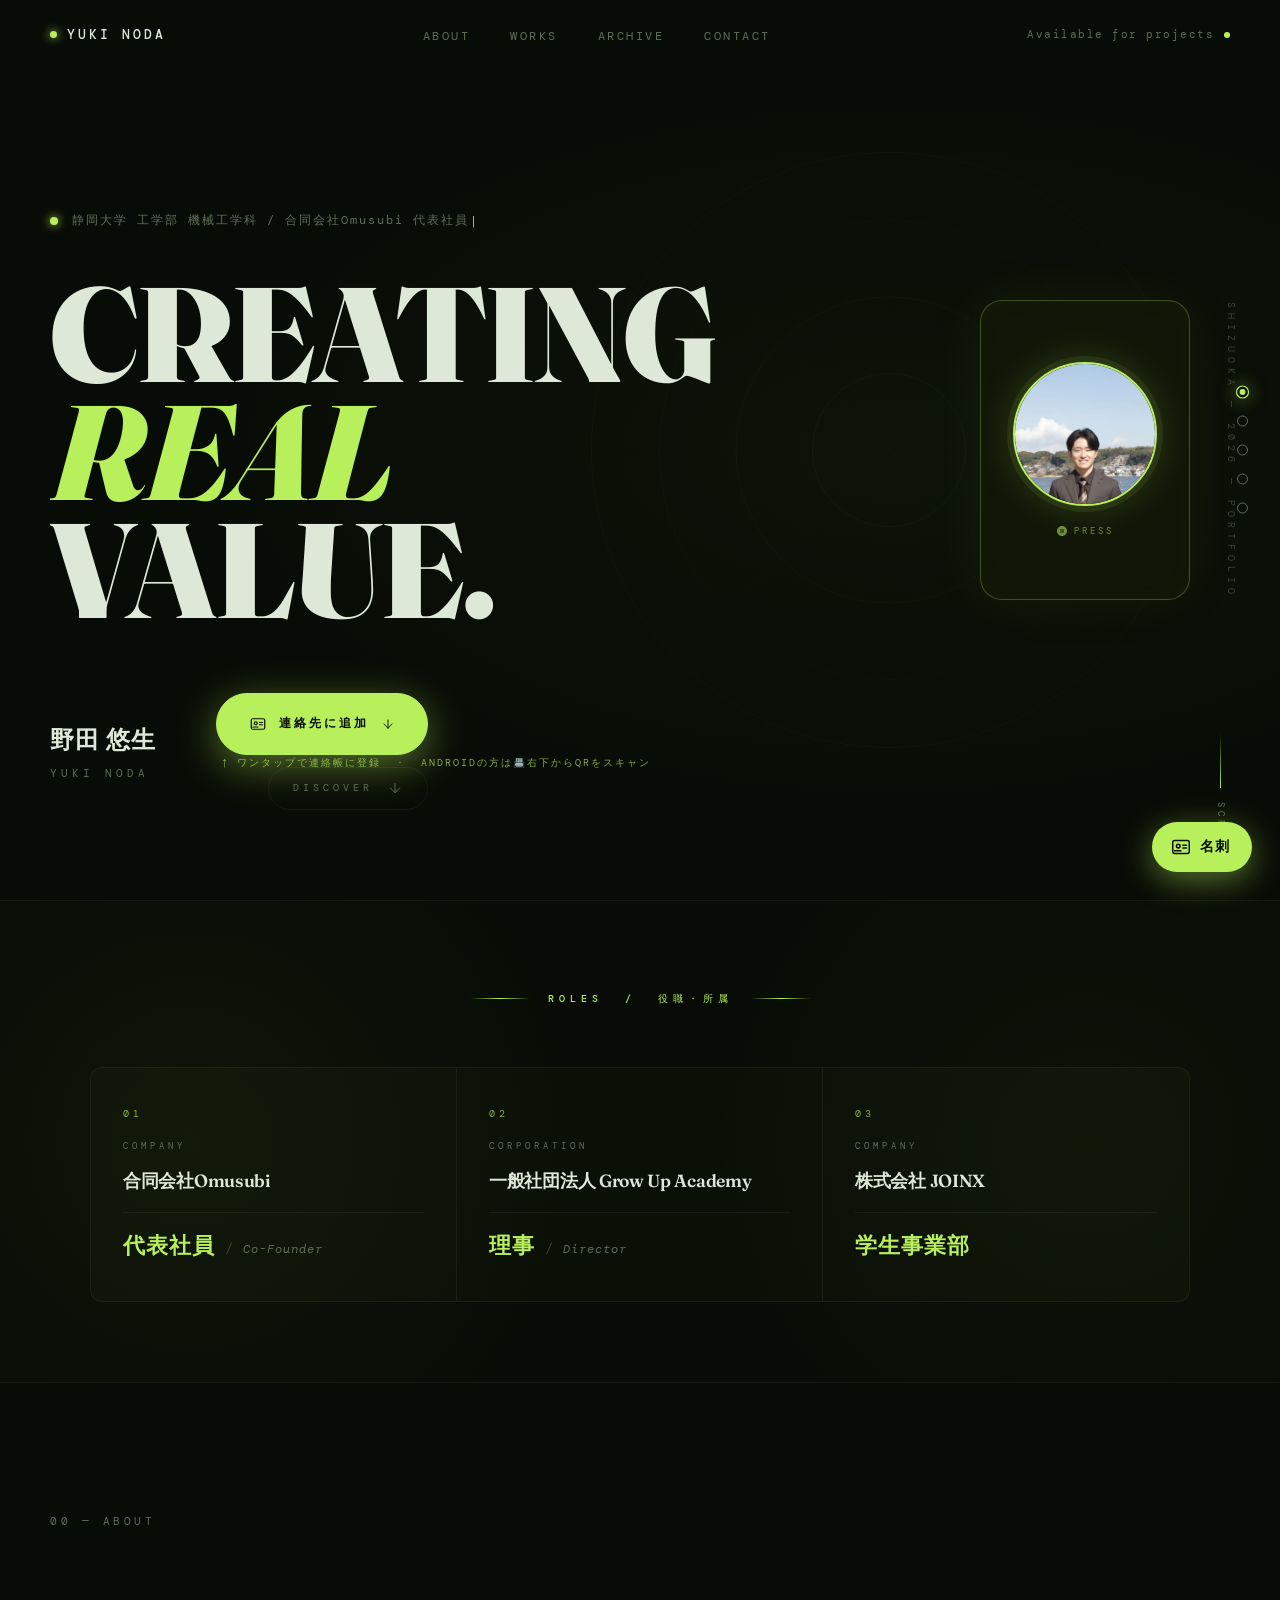
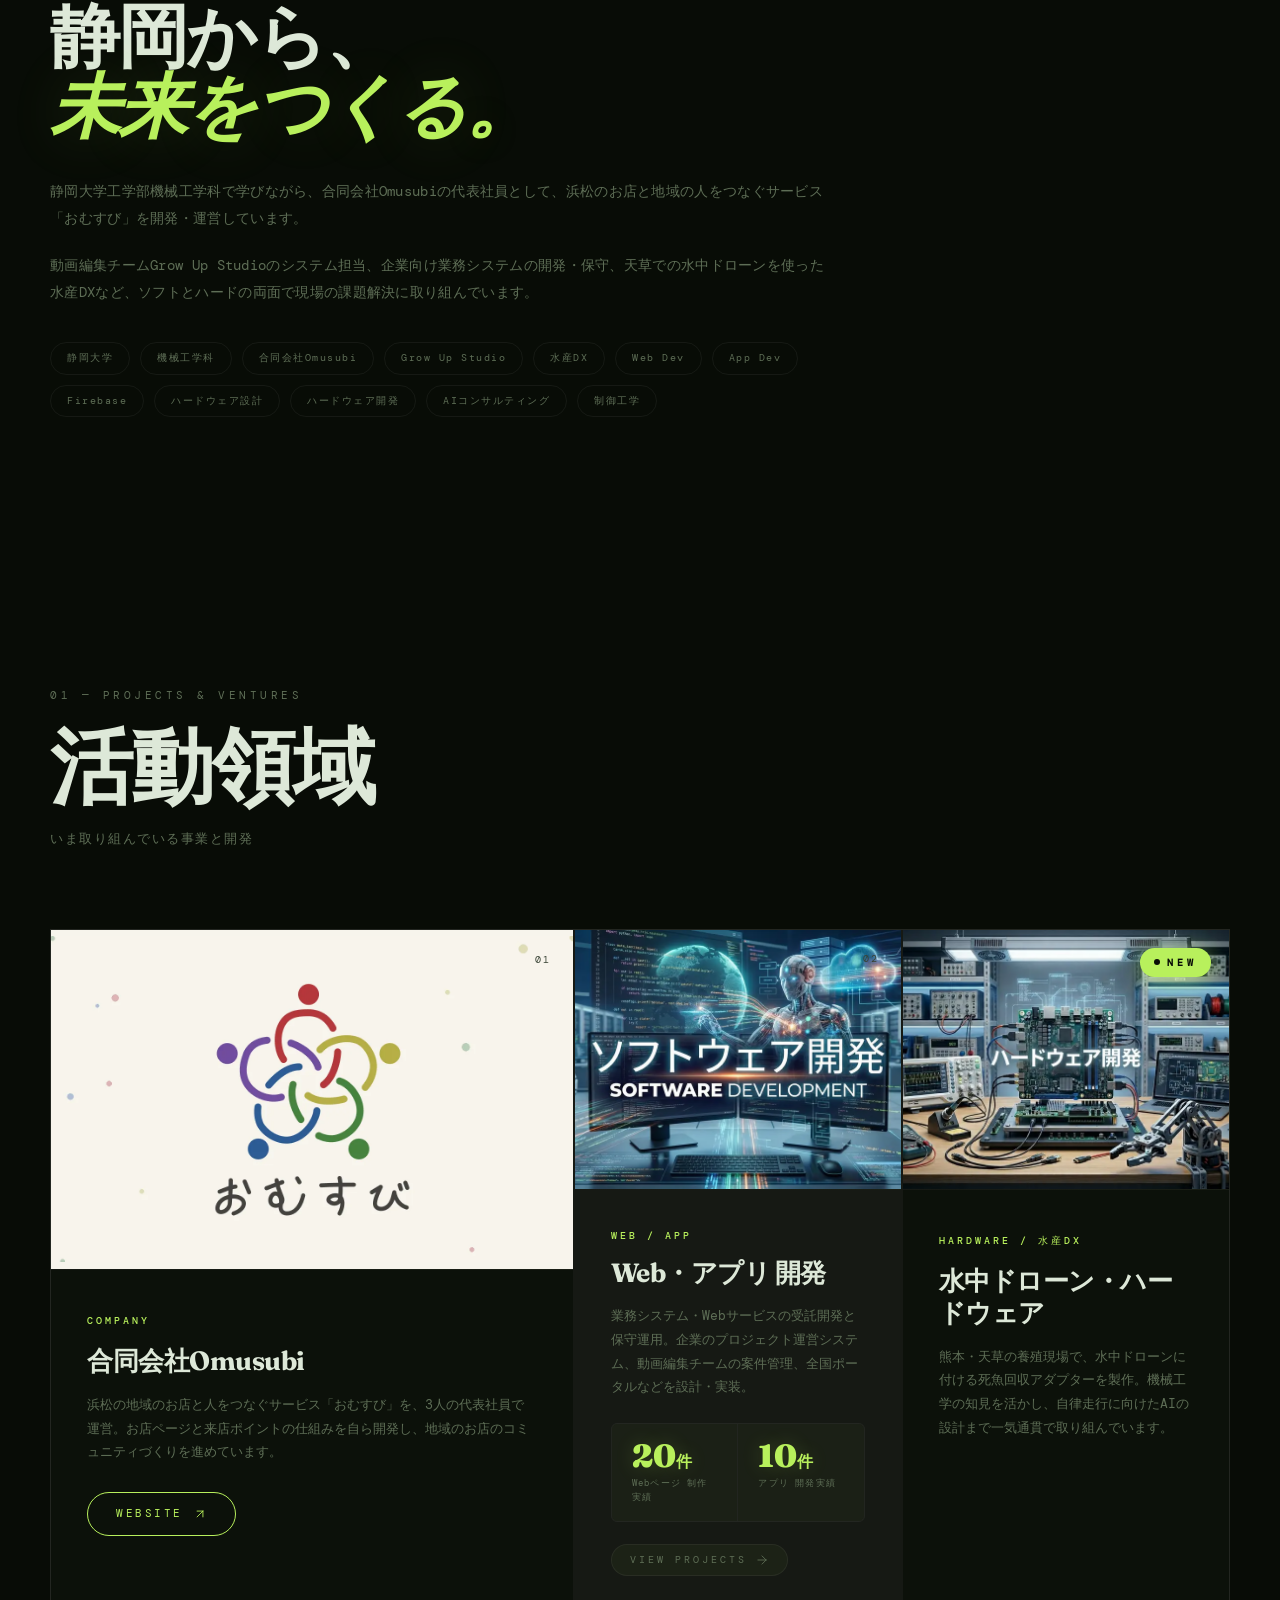
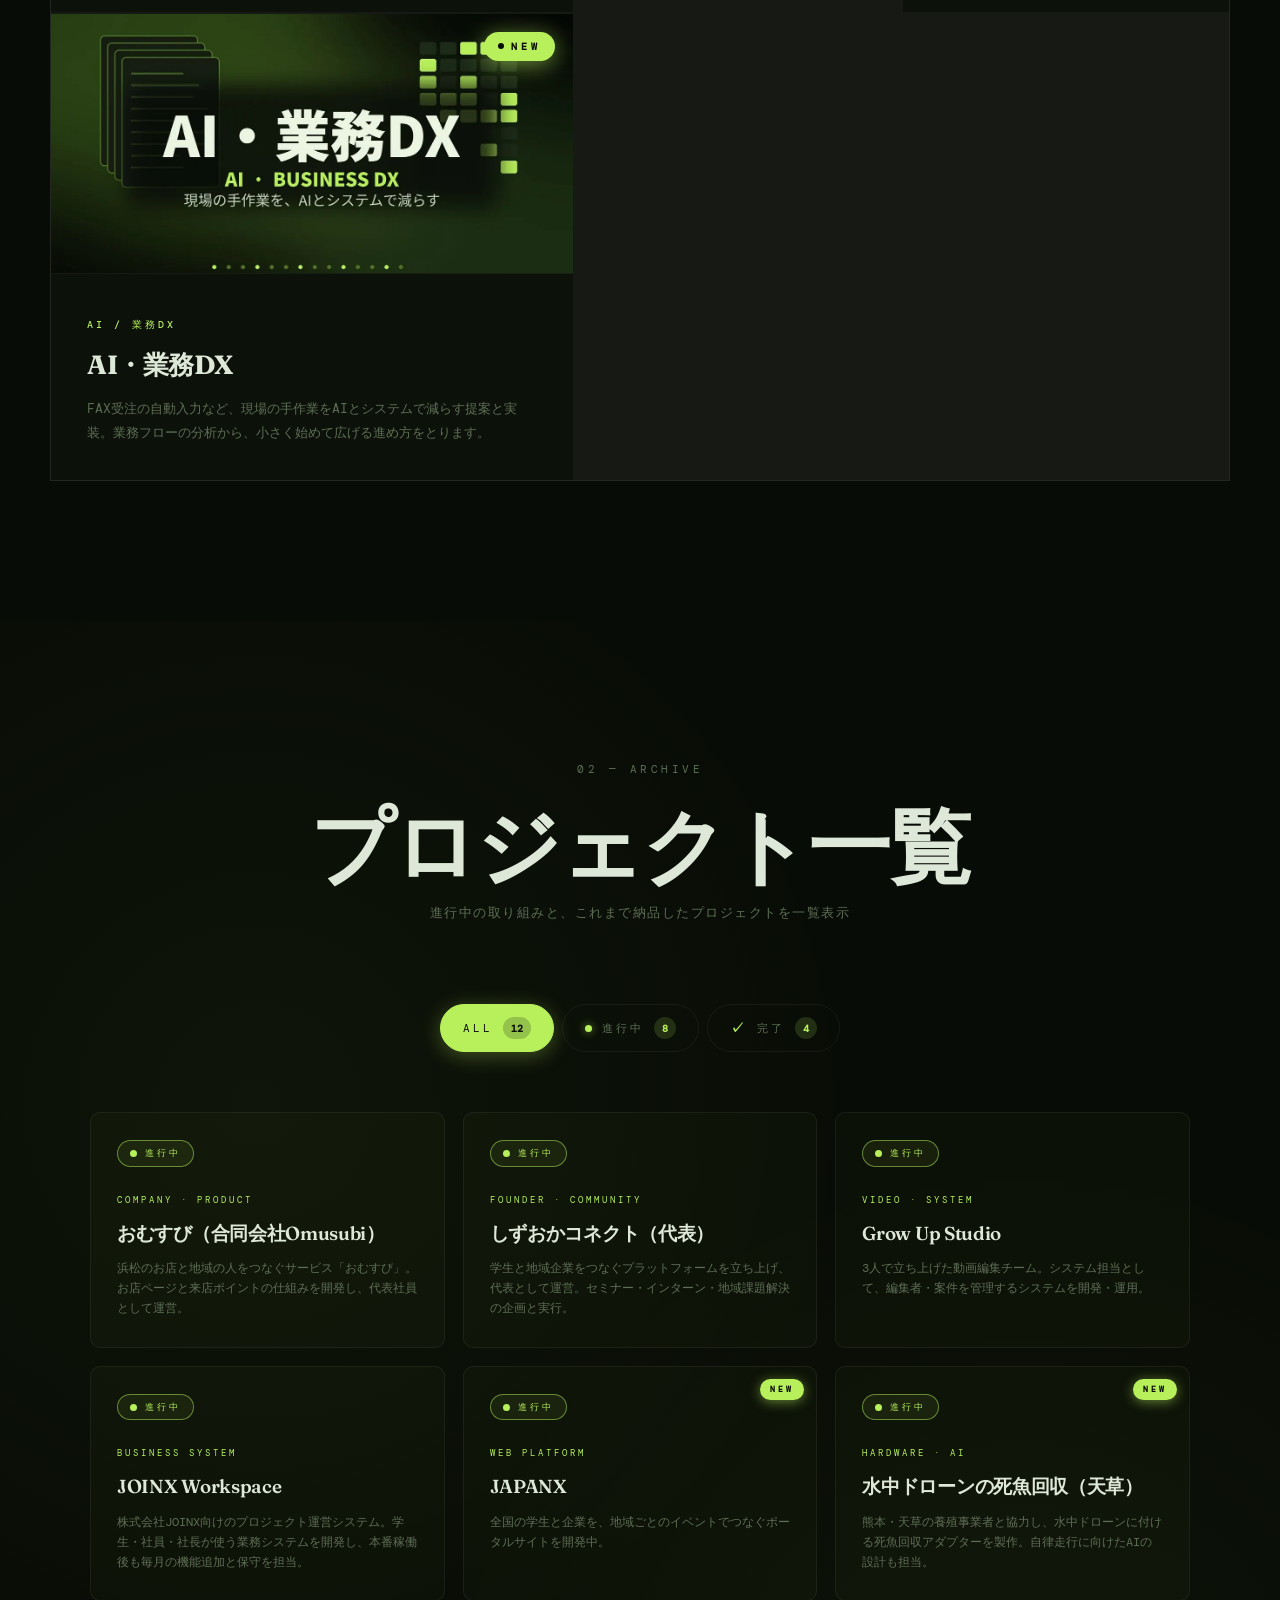
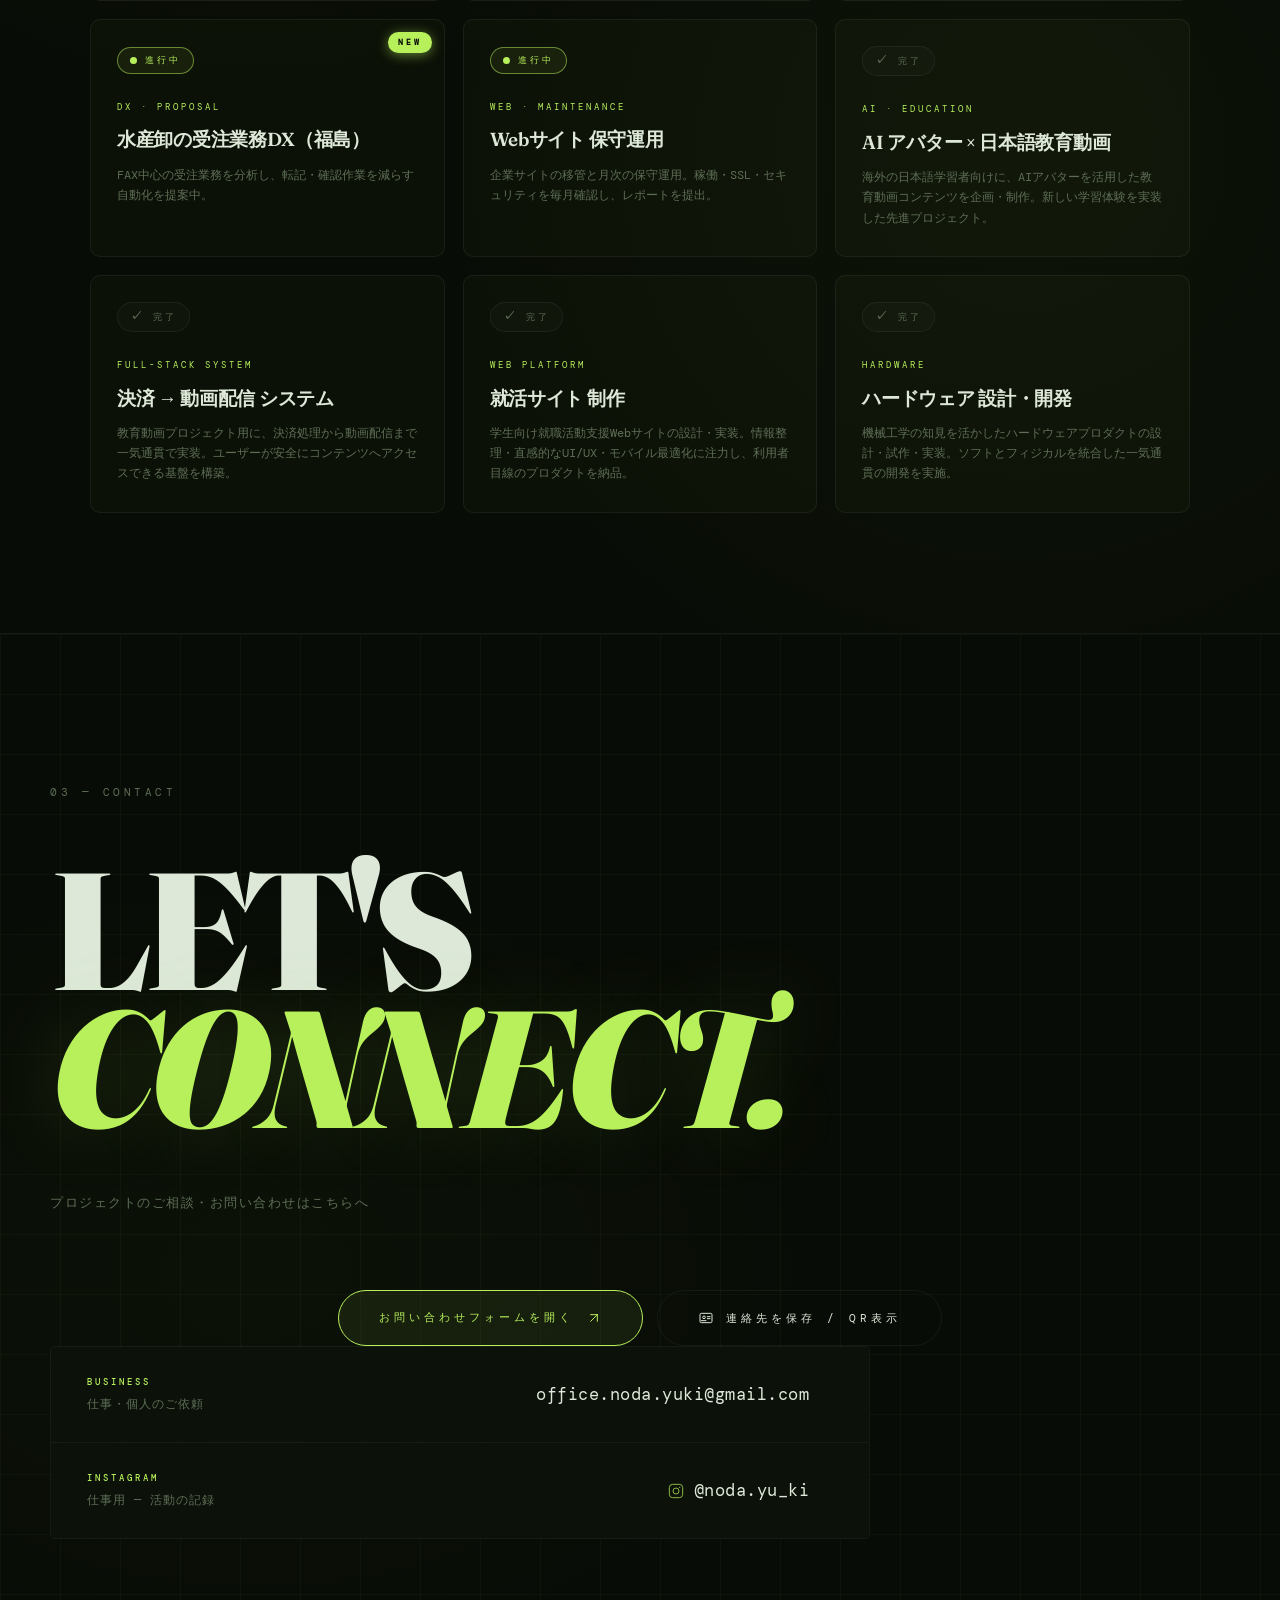
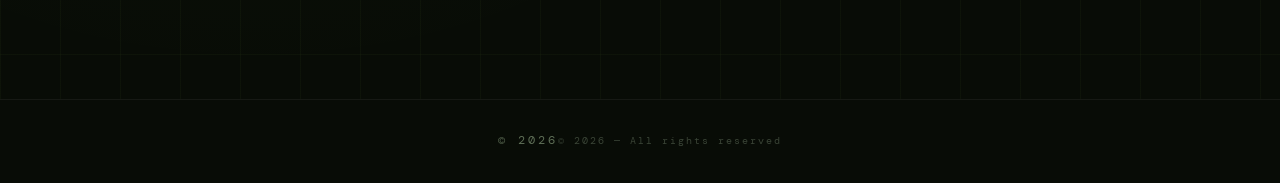
==== commit 33064b93: "サイトを軽量化（画像WebP化・未使用画像削除・常時アニメーションと重い演出を削除・CSS圧縮・QRライブラリ遅延読み込み）、おむすびのカードをロゴ画像に Co-Authored-By: Claude" ====
--- a/index.html
+++ b/index.html
@@ -31,31 +31,12 @@
     <link rel="icon" type="image/svg+xml" href="data:image/svg+xml,%3Csvg xmlns='http://www.w3.org/2000/svg' viewBox='0 0 100 100'%3E%3Ccircle cx='50' cy='50' r='46' fill='%23080c06' stroke='%23b8f05c' stroke-width='3'/%3E%3Ctext x='50' y='68' font-family='Georgia,serif' font-weight='900' font-size='56' text-anchor='middle' fill='%23b8f05c' font-style='italic'%3EY%3C/text%3E%3C/svg%3E">
 
     <link rel="stylesheet" href="style.css">
-    <link
-        href="https://fonts.googleapis.com/css2?family=Fraunces:ital,opsz,wght@0,9..144,300..900;1,9..144,300..900&family=DM+Mono:ital,wght@0,300;0,400;0,500;1,300&display=swap"
-        rel="stylesheet">
-    <script src="https://cdn.jsdelivr.net/npm/qrcode-generator@1.4.4/qrcode.js" defer></script>
+    <link rel="preconnect" href="https://fonts.googleapis.com">
+    <link rel="preconnect" href="https://fonts.gstatic.com" crossorigin>
+    <link href="https://fonts.googleapis.com/css2?family=Fraunces:ital,wght@0,400..900;1,400..900&family=DM+Mono:wght@400;500&display=swap" rel="stylesheet">
 </head>
 
 <body>
-
-    <!-- Custom Cursor -->
-    <div class="cursor" id="cursor"></div>
-    <div class="cursor-follower" id="cursorFollower"></div>
-
-    <!-- Grain texture overlay -->
-    <div class="grain"></div>
-
-    <!-- Page Loader -->
-    <div class="loader" id="loader">
-        <div class="loader-inner">
-            <div class="loader-count" id="loaderCount">000</div>
-            <div class="loader-bar">
-                <div class="loader-bar-fill" id="loaderBarFill"></div>
-            </div>
-            <div class="loader-label">Loading Portfolio</div>
-        </div>
-    </div>
 
     <!-- Header -->
     <header class="header" id="header">
@@ -91,7 +72,6 @@
 
     <!-- Hero -->
     <section id="hero" class="hero">
-        <div id="leaf-container"></div>
         <div class="hero-side-text">SHIZUOKA — 2026 — PORTFOLIO</div>
 
         <svg class="hero-bg-svg" id="heroBgSvg" viewBox="0 0 800 800" xmlns="http://www.w3.org/2000/svg">
@@ -108,7 +88,7 @@
         <div class="hero-content">
             <div class="hero-label">
                 <span class="status-dot"></span>
-                <span class="hero-label-typewriter" data-text="静岡大学 工学部 機械工学科 / 合同会社Omusubi 代表社員"></span>
+                <span class="hero-label-typewriter" data-text="静岡大学 工学部 機械工学科 / 合同会社Omusubi 代表社員">静岡大学 工学部 機械工学科 / 合同会社Omusubi 代表社員</span>
             </div>
 
             <h1 class="hero-title">
@@ -158,7 +138,7 @@
                 <!-- 表面：公式写真 -->
                 <div class="profile-flip-front">
                     <div class="profile-circle-photo">
-                        <img src="photo-formal.jpg" alt="野田 悠生">
+                        <img src="photo-formal.webp" alt="野田 悠生" width="640" height="960" fetchpriority="high" decoding="async">
                     </div>
                     <div class="profile-flip-hint">
                         <svg width="12" height="12" viewBox="0 0 24 24" fill="none"><path d="M12 2C6.48 2 2 6.48 2 12s4.48 10 10 10 10-4.48 10-10S17.52 2 12 2zm-1 14H9V8h2v8zm4 0h-2V8h2v8z" fill="currentColor"/></svg>
@@ -168,7 +148,7 @@
                 <!-- 裏面：イラストデザイン -->
                 <div class="profile-flip-back">
                     <div class="profile-illus-circle">
-                        <img src="photo-avatar.jpg" alt="Yuki illustration">
+                        <img src="photo-avatar.webp" alt="Yuki illustration" width="600" height="557" loading="lazy" decoding="async">
                     </div>
                     <div class="profile-back-roles">
                         <span>静岡大学 機械工学科</span>
@@ -179,8 +159,6 @@
                 </div>
             </div>
         </div>
-
-        <div class="hero-float-astronaut" aria-hidden="true">🚀</div>
 
         <div class="scroll-indicator">
             <div class="scroll-line"></div>
@@ -278,7 +256,7 @@
             <div class="card card--large reveal-item" style="transition-delay:0s;">
                 <div class="card-num">01</div>
                 <div class="card-image-wrap card-image-wrap--tall">
-                    <img src="img omusubi.jpg" alt="合同会社Omusubi（おむすび）" class="card-img" />
+                    <img src="img-omusubi.webp" alt="おむすび ロゴ" class="card-img card-img--logo" width="1200" height="750" loading="lazy" decoding="async" />
                 </div>
                 <div class="card-body">
                     <span class="card-tag">Company</span>
@@ -295,7 +273,7 @@
             <button class="card card--interactive reveal-item" type="button" id="projectsCardBtn" style="transition-delay:0.15s">
                 <div class="card-num">02</div>
                 <div class="card-image-wrap">
-                    <img src="img software.png" alt="Web・アプリ開発" class="card-img" />
+                    <img src="img-software.webp" alt="Web・アプリ開発" class="card-img" width="960" height="524" loading="lazy" decoding="async" />
                 </div>
                 <div class="card-body">
                     <span class="card-tag">Web / App</span>
@@ -329,7 +307,7 @@
                 </div>
                 <div class="card-num">03</div>
                 <div class="card-image-wrap">
-                    <img src="img hardware.png" alt="ハードウェア開発" class="card-img" />
+                    <img src="img-hardware.webp" alt="水中ドローン・ハードウェア" class="card-img" width="960" height="524" loading="lazy" decoding="async" />
                 </div>
                 <div class="card-body">
                     <span class="card-tag">Hardware / 水産DX</span>
@@ -346,7 +324,7 @@
                 </div>
                 <div class="card-num">04</div>
                 <div class="card-image-wrap">
-                    <img src="img dx.jpg" alt="AI・業務DX" class="card-img" />
+                    <img src="img-dx.webp" alt="AI・業務DX" class="card-img" width="1200" height="750" loading="lazy" decoding="async" />
                 </div>
                 <div class="card-body">
                     <span class="card-tag">AI / 業務DX</span>
@@ -537,18 +515,6 @@
         </div>
     </section>
 
-    <!-- Marquee -->
-    <div class="marquee-section">
-        <div class="marquee-track">
-            <span>OMUSUBI &nbsp;—&nbsp; GROW UP STUDIO &nbsp;—&nbsp; AI · DX &nbsp;—&nbsp; HARDWARE DEV &nbsp;—&nbsp; WEB DEVELOPMENT &nbsp;—&nbsp; APP DEVELOPMENT &nbsp;—&nbsp; FIREBASE &nbsp;—&nbsp; 産学官連携 &nbsp;—&nbsp; 機械工学 &nbsp;—&nbsp; </span>
-            <span>OMUSUBI &nbsp;—&nbsp; GROW UP STUDIO &nbsp;—&nbsp; AI · DX &nbsp;—&nbsp; HARDWARE DEV &nbsp;—&nbsp; WEB DEVELOPMENT &nbsp;—&nbsp; APP DEVELOPMENT &nbsp;—&nbsp; FIREBASE &nbsp;—&nbsp; 産学官連携 &nbsp;—&nbsp; 機械工学 &nbsp;—&nbsp; </span>
-        </div>
-        <div class="marquee-track marquee-track--reverse">
-            <span>AIコンサルティング &nbsp;—&nbsp; ハードウェア設計 &nbsp;—&nbsp; ハードウェア開発 &nbsp;—&nbsp; 地方創生 &nbsp;—&nbsp; おむすび &nbsp;—&nbsp; 水産DX &nbsp;—&nbsp; コミュニティデザイン &nbsp;—&nbsp; 静岡大学 &nbsp;—&nbsp; </span>
-            <span>AIコンサルティング &nbsp;—&nbsp; ハードウェア設計 &nbsp;—&nbsp; ハードウェア開発 &nbsp;—&nbsp; 地方創生 &nbsp;—&nbsp; おむすび &nbsp;—&nbsp; 水産DX &nbsp;—&nbsp; コミュニティデザイン &nbsp;—&nbsp; 静岡大学 &nbsp;—&nbsp; </span>
-        </div>
-    </div>
-
     <!-- Contact -->
     <section id="contact" class="contact-section">
         <div class="contact-label">03 — CONTACT</div>
@@ -702,7 +668,7 @@
 
             <div class="bcard-modal-inner">
                 <div class="bcard-modal-photo">
-                    <img src="photo-formal.jpg" alt="野田 悠生">
+                    <img src="photo-formal.webp" alt="野田 悠生" width="640" height="960" loading="lazy" decoding="async">
                     <span class="bcard-modal-photo-ring"></span>
                 </div>
 
--- a/style.css
+++ b/style.css
@@ -1,5212 +1 @@
-/* ============================================================
-   YUKI NODA PORTFOLIO — Dark Editorial Design
-   ============================================================ */
-
-/* === RESET === */
-*, *::before, *::after {
-    margin: 0;
-    padding: 0;
-    box-sizing: border-box;
-}
-
-/* === DESIGN TOKENS === */
-:root {
-    --bg:           #080c06;
-    --bg-2:         #0c110a;
-    --bg-3:         #111608;
-    --text:         #dde8d8;
-    --text-muted:   #5e6e56;
-    --text-dim:     #3a4436;
-    --accent:       #b8f05c;
-    --accent-glow:  rgba(184, 240, 92, 0.18);
-    --accent-dim:   rgba(184, 240, 92, 0.07);
-    --border:       rgba(255, 255, 255, 0.055);
-    --border-hover: rgba(184, 240, 92, 0.28);
-
-    --font-display: 'Fraunces', Georgia, serif;
-    --font-mono:    'DM Mono', 'Courier New', monospace;
-
-    --ease-out: cubic-bezier(0.16, 1, 0.3, 1);
-    --ease-in-out: cubic-bezier(0.7, 0, 0.3, 1);
-}
-
-/* === BASE === */
-html {
-    scroll-behavior: smooth;
-    cursor: none;
-}
-
-body {
-    font-family: var(--font-mono);
-    background-color: var(--bg);
-    color: var(--text);
-    line-height: 1.6;
-    overflow-x: hidden;
-    opacity: 0;
-    transition: opacity 0.6s ease;
-}
-
-body.loaded {
-    opacity: 1;
-}
-
-a {
-    text-decoration: none;
-    color: inherit;
-}
-
-/* ============================================================
-   CUSTOM CURSOR
-   ============================================================ */
-.cursor {
-    position: fixed;
-    width: 8px;
-    height: 8px;
-    background: var(--accent);
-    border-radius: 50%;
-    pointer-events: none;
-    z-index: 9999;
-    transform: translate(-50%, -50%);
-    transition: transform 0.08s ease, width 0.2s ease, height 0.2s ease;
-    will-change: left, top;
-}
-
-.cursor-follower {
-    position: fixed;
-    width: 36px;
-    height: 36px;
-    border: 1px solid rgba(184, 240, 92, 0.35);
-    border-radius: 50%;
-    pointer-events: none;
-    z-index: 9998;
-    transform: translate(-50%, -50%);
-    transition: width 0.3s var(--ease-out), height 0.3s var(--ease-out),
-                border-color 0.3s ease, background 0.3s ease;
-    will-change: left, top;
-}
-
-.cursor-follower.hovered {
-    width: 64px;
-    height: 64px;
-    border-color: var(--accent);
-    background: var(--accent-dim);
-}
-
-@media (hover: none) {
-    .cursor, .cursor-follower { display: none; }
-    html { cursor: auto; }
-}
-
-/* ============================================================
-   GRAIN OVERLAY
-   =========================================
-   =================== */
-.grain {
-    position: fixed;
-    top: -50%;
-    left: -50%;
-    width: 200%;
-    height: 200%;
-    pointer-events: none;
-    z-index: 8000;
-    opacity: 0.03;
-    background-image: url("data:image/svg+xml,%3Csvg viewBox='0 0 512 512' xmlns='http://www.w3.org/2000/svg'%3E%3Cfilter id='n'%3E%3CfeTurbulence type='fractalNoise' baseFrequency='0.75' numOctaves='4' stitchTiles='stitch'/%3E%3C/filter%3E%3Crect width='100%25' height='100%25' filter='url(%23n)'/%3E%3C/svg%3E");
-    animation: grainShift 0.4s steps(3) infinite;
-}
-
-@keyframes grainShift {
-    0%   { transform: translate(0, 0); }
-    33%  { transform: translate(-3%, -4%); }
-    66%  { transform: translate(4%, 2%); }
-    100% { transform: translate(-1%, 3%); }
-}
-
-/* ============================================================
-   LOADER
-   ============================================================ */
-.loader {
-    position: fixed;
-    inset: 0;
-    background: var(--bg);
-    z-index: 9000;
-    display: flex;
-    align-items: center;
-    justify-content: center;
-    transition: opacity 0.9s var(--ease-in-out), visibility 0.9s;
-}
-
-.loader.hidden {
-    opacity: 0;
-    visibility: hidden;
-    pointer-events: none;
-}
-
-.loader-inner {
-    text-align: center;
-    user-select: none;
-}
-
-.loader-count {
-    font-family: var(--font-display);
-    font-size: clamp(6rem, 15vw, 10rem);
-    font-weight: 900;
-    color: var(--accent);
-    line-height: 1;
-    letter-spacing: -4px;
-    font-variant-numeric: tabular-nums;
-    text-shadow: 0 0 60px rgba(184, 240, 92, 0.3);
-}
-
-.loader-bar {
-    width: 180px;
-    height: 1px;
-    background: var(--border);
-    margin: 24px auto 16px;
-    overflow: hidden;
-}
-
-.loader-bar-fill {
-    height: 100%;
-    background: var(--accent);
-    width: 0%;
-}
-
-.loader-label {
-    font-size: 0.65rem;
-    letter-spacing: 4px;
-    color: var(--text-muted);
-    text-transform: uppercase;
-}
-
-/* ============================================================
-   HEADER
-   ============================================================ */
-.header {
-    position: fixed;
-    top: 0;
-    width: 100%;
-    display: flex;
-    justify-content: space-between;
-    align-items: center;
-    padding: 22px 50px;
-    z-index: 1000;
-    transition: background 0.4s ease, border-color 0.4s ease, backdrop-filter 0.4s ease;
-    border-bottom: 1px solid transparent;
-}
-
-.header.scrolled {
-    background: rgba(8, 12, 6, 0.88);
-    backdrop-filter: blur(24px);
-    -webkit-backdrop-filter: blur(24px);
-    border-bottom-color: var(--border);
-}
-
-.logo {
-    font-family: var(--font-mono);
-    font-size: 0.82rem;
-    font-weight: 500;
-    letter-spacing: 3px;
-    display: flex;
-    align-items: center;
-    gap: 10px;
-    text-transform: uppercase;
-}
-
-.logo-dot {
-    width: 7px;
-    height: 7px;
-    background: var(--accent);
-    border-radius: 50%;
-    box-shadow: 0 0 10px var(--accent);
-    flex-shrink: 0;
-}
-
-.nav-links {
-    list-style: none;
-    display: flex;
-    gap: 40px;
-}
-
-.nav-links a {
-    font-size: 0.72rem;
-    letter-spacing: 2.5px;
-    font-weight: 400;
-    color: var(--text-muted);
-    transition: color 0.3s ease;
-    position: relative;
-}
-
-.nav-links a::after {
-    content: '';
-    position: absolute;
-    bottom: -3px;
-    left: 0;
-    width: 0;
-    height: 1px;
-    background: var(--accent);
-    transition: width 0.35s var(--ease-out);
-}
-
-.nav-links a:hover {
-    color: var(--accent);
-}
-
-.nav-links a:hover::after {
-    width: 100%;
-}
-
-.header-status {
-    display: flex;
-    align-items: center;
-    gap: 10px;
-    font-size: 0.68rem;
-    color: var(--text-muted);
-    letter-spacing: 1.5px;
-}
-
-.status-pulse {
-    width: 6px;
-    height: 6px;
-    background: var(--accent);
-    border-radius: 50%;
-    animation: pulse 2.5s ease infinite;
-}
-
-/* ============================================================
-   HERO
-   ============================================================ */
-.hero {
-    min-height: 100vh;
-    display: flex;
-    align-items: flex-end;
-    padding: 0 50px 90px;
-    position: relative;
-    overflow: hidden;
-    background: radial-gradient(ellipse 80% 60% at 70% 50%, rgba(184,240,92,0.03) 0%, transparent 70%);
-}
-
-.hero-side-text {
-    position: absolute;
-    right: -100px;
-    top: 50%;
-    transform: translateY(-50%) rotate(90deg);
-    font-size: 0.62rem;
-    letter-spacing: 5px;
-    color: var(--text-dim);
-    white-space: nowrap;
-    pointer-events: none;
-    text-transform: uppercase;
-}
-
-.hero-bg-svg {
-    position: absolute;
-    right: 4%;
-    top: 50%;
-    transform: translateY(-50%);
-    width: 55%;
-    max-width: 680px;
-    pointer-events: none;
-    animation: slowSpin 40s linear infinite;
-    will-change: transform;
-}
-
-@keyframes slowSpin {
-    from { transform: translateY(-50%) rotate(0deg); }
-    to   { transform: translateY(-50%) rotate(360deg); }
-}
-
-.hero-content {
-    position: relative;
-    z-index: 10;
-    max-width: 950px;
-}
-
-.hero-label {
-    display: flex;
-    align-items: center;
-    gap: 14px;
-    font-size: 0.72rem;
-    color: var(--text-muted);
-    letter-spacing: 2px;
-    margin-bottom: 44px;
-    opacity: 0;
-    animation: fadeUp 1s var(--ease-out) forwards 1.4s;
-}
-
-.status-dot {
-    width: 8px;
-    height: 8px;
-    background: var(--accent);
-    border-radius: 50%;
-    flex-shrink: 0;
-    box-shadow: 0 0 10px var(--accent);
-    animation: pulse 2.5s ease infinite;
-}
-
-.hero-title {
-    font-family: var(--font-display);
-    font-size: clamp(4rem, 10.5vw, 10.5rem);
-    font-weight: 900;
-    line-height: 0.88;
-    letter-spacing: -3px;
-    margin-bottom: 64px;
-}
-
-.line-wrap {
-    overflow: hidden;
-    display: block;
-}
-
-.line {
-    display: inline-block;
-    opacity: 0;
-    transform: translateY(105%);
-    animation: lineReveal 1.1s var(--ease-out) forwards;
-}
-
-.line[data-delay="0"] { animation-delay: 1.5s; }
-.line[data-delay="1"] { animation-delay: 1.68s; }
-.line[data-delay="2"] { animation-delay: 1.86s; }
-
-.line.italic {
-    font-style: italic;
-    color: var(--accent);
-}
-
-@keyframes lineReveal {
-    to { opacity: 1; transform: translateY(0); }
-}
-
-.hero-footer {
-    display: flex;
-    align-items: center;
-    gap: 60px;
-    opacity: 0;
-    animation: fadeUp 1s var(--ease-out) forwards 2.1s;
-}
-
-.hero-name {
-    display: flex;
-    flex-direction: column;
-    gap: 5px;
-}
-
-.hero-name-jp {
-    font-family: var(--font-display);
-    font-size: 1.5rem;
-    font-weight: 700;
-    letter-spacing: 1px;
-}
-
-.hero-name-en {
-    font-size: 0.68rem;
-    color: var(--text-muted);
-    letter-spacing: 4px;
-    text-transform: uppercase;
-}
-
-.btn-hero {
-    display: inline-flex;
-    align-items: center;
-    gap: 14px;
-    padding: 16px 40px;
-    border: 1px solid var(--border);
-    border-radius: 60px;
-    font-family: var(--font-mono);
-    font-size: 0.75rem;
-    letter-spacing: 2.5px;
-    font-weight: 400;
-    color: var(--text);
-    background: transparent;
-    position: relative;
-    overflow: hidden;
-    transition: color 0.4s ease, border-color 0.4s ease;
-}
-
-.btn-hero::before {
-    content: '';
-    position: absolute;
-    inset: 0;
-    background: var(--accent);
-    transform: scaleX(0);
-    transform-origin: left;
-    transition: transform 0.45s var(--ease-out);
-    z-index: -1;
-}
-
-.btn-hero:hover {
-    color: var(--bg);
-    border-color: var(--accent);
-}
-
-.btn-hero:hover::before {
-    transform: scaleX(1);
-}
-
-.scroll-indicator {
-    position: absolute;
-    bottom: 44px;
-    right: 52px;
-    display: flex;
-    flex-direction: column;
-    align-items: center;
-    gap: 14px;
-    z-index: 10;
-    opacity: 0;
-    animation: fadeIn 1s ease forwards 2.6s;
-}
-
-.scroll-line {
-    width: 1px;
-    height: 55px;
-    background: linear-gradient(to bottom, transparent, var(--accent));
-    animation: scrollPulse 2.5s ease infinite;
-}
-
-@keyframes scrollPulse {
-    0%, 100% { opacity: 0.2; transform: scaleY(0.8); }
-    50% { opacity: 1; transform: scaleY(1); }
-}
-
-.scroll-indicator span {
-    font-size: 0.58rem;
-    letter-spacing: 4px;
-    color: var(--text-muted);
-    writing-mode: vertical-rl;
-    text-transform: uppercase;
-}
-
-/* ============================================================
-   STATS
-   ============================================================ */
-.stats-section {
-    border-top: 1px solid var(--border);
-    border-bottom: 1px solid var(--border);
-    padding: 55px 50px;
-    background: var(--bg-2);
-}
-
-.stats-inner {
-    display: flex;
-    align-items: center;
-    justify-content: center;
-    gap: 70px;
-    max-width: 900px;
-    margin: 0 auto;
-}
-
-.stat-item {
-    display: flex;
-    flex-direction: column;
-    align-items: center;
-    gap: 10px;
-}
-
-.stat-num-wrap {
-    display: flex;
-    align-items: baseline;
-    gap: 2px;
-    line-height: 1;
-}
-
-.stat-num {
-    font-family: var(--font-display);
-    font-size: 3.8rem;
-    font-weight: 900;
-    color: var(--accent);
-    font-variant-numeric: tabular-nums;
-    text-shadow: 0 0 30px rgba(184,240,92,0.25);
-}
-
-.stat-plus {
-    font-family: var(--font-display);
-    font-size: 2rem;
-    font-weight: 700;
-    color: var(--accent);
-}
-
-.stat-label {
-    font-size: 0.66rem;
-    color: var(--text-muted);
-    letter-spacing: 2.5px;
-    text-transform: uppercase;
-    text-align: center;
-}
-
-.stat-divider {
-    width: 1px;
-    height: 60px;
-    background: var(--border);
-}
-
-/* ============================================================
-   WORKS
-   ============================================================ */
-.works-section {
-    padding: 120px 50px 140px;
-    max-width: 1400px;
-    margin: 0 auto;
-}
-
-.works-header {
-    margin-bottom: 80px;
-}
-
-.section-label {
-    font-size: 0.68rem;
-    color: var(--text-muted);
-    letter-spacing: 3.5px;
-    margin-bottom: 22px;
-    text-transform: uppercase;
-}
-
-.section-title {
-    font-family: var(--font-display);
-    font-size: clamp(3rem, 6.5vw, 6.5rem);
-    font-weight: 900;
-    line-height: 0.95;
-    letter-spacing: -2px;
-}
-
-.section-desc {
-    margin-top: 22px;
-    color: var(--text-muted);
-    font-size: 0.82rem;
-    letter-spacing: 1.5px;
-}
-
-/* Cards Grid */
-.cards-grid {
-    display: grid;
-    grid-template-columns: 1.6fr 1fr 1fr;
-    gap: 2px;
-    background: var(--border);
-    border: 1px solid var(--border);
-}
-
-.card {
-    background: var(--bg-2);
-    position: relative;
-    overflow: hidden;
-    transition: background 0.4s ease;
-}
-
-.card::after {
-    content: '';
-    position: absolute;
-    inset: 0;
-    background: var(--accent-dim);
-    opacity: 0;
-    transition: opacity 0.4s ease;
-    pointer-events: none;
-}
-
-.card:hover {
-    background: var(--bg-3);
-}
-
-.card:hover::after {
-    opacity: 1;
-}
-
-.card-num {
-    position: absolute;
-    top: 22px;
-    right: 22px;
-    font-size: 0.65rem;
-    letter-spacing: 2px;
-    color: var(--text-dim);
-    z-index: 2;
-}
-
-.card-image-wrap {
-    height: 260px;
-    border-bottom: 1px solid var(--border);
-    display: flex;
-    align-items: center;
-    justify-content: center;
-    overflow: hidden;
-    position: relative;
-    background: linear-gradient(135deg, var(--bg) 0%, var(--bg-3) 100%);
-    transition: background 0.4s ease;
-}
-
-.card:hover .card-image-wrap {
-    background: linear-gradient(135deg, var(--bg-2) 0%, rgba(184,240,92,0.04) 100%);
-}
-
-.card-img-placeholder {
-    width: 100%;
-    height: 100%;
-    display: flex;
-    align-items: center;
-    justify-content: center;
-}
-
-.card-img-placeholder svg {
-    width: 90px;
-    height: 90px;
-    transition: transform 0.5s var(--ease-out), opacity 0.4s ease;
-    opacity: 0.7;
-}
-
-.card:hover .card-img-placeholder svg {
-    transform: scale(1.08);
-    opacity: 1;
-}
-
-.card-img {
-    width: 100%;
-    height: 100%;
-    object-fit: cover;
-    transition: transform 0.7s var(--ease-out);
-}
-
-.card:hover .card-img {
-    transform: scale(1.06);
-}
-
-.card-body {
-    padding: 36px;
-    position: relative;
-    z-index: 2;
-}
-
-.card-tag {
-    font-size: 0.62rem;
-    color: var(--accent);
-    text-transform: uppercase;
-    letter-spacing: 3px;
-    font-weight: 500;
-}
-
-.card-body h3 {
-    font-family: var(--font-display);
-    font-size: 1.65rem;
-    font-weight: 700;
-    margin: 14px 0 16px;
-    letter-spacing: -0.5px;
-    line-height: 1.2;
-}
-
-.card-body p {
-    font-size: 0.8rem;
-    color: var(--text-muted);
-    line-height: 1.85;
-}
-
-.card-arrow {
-    margin-top: 28px;
-    color: var(--accent);
-    display: flex;
-    align-items: center;
-    transform: translateX(0);
-    transition: transform 0.35s var(--ease-out);
-}
-
-.card:hover .card-arrow {
-    transform: translateX(8px);
-}
-
-/* Reveal Animation */
-.reveal-item {
-    opacity: 0;
-    transform: translateY(28px);
-    transition: opacity 0.85s var(--ease-out), transform 0.85s var(--ease-out);
-}
-
-.reveal-item.visible {
-    opacity: 1;
-    transform: translateY(0);
-}
-
-/* ============================================================
-   MARQUEE
-   ============================================================ */
-.marquee-section {
-    overflow: hidden;
-    border-top: 1px solid var(--border);
-    border-bottom: 1px solid var(--border);
-    padding: 22px 0;
-    background: var(--accent-dim);
-}
-
-.marquee-track {
-    display: flex;
-    white-space: nowrap;
-    animation: marqueeScroll 25s linear infinite;
-}
-
-.marquee-track span {
-    font-size: 0.7rem;
-    letter-spacing: 3px;
-    color: var(--text-muted);
-    text-transform: uppercase;
-    flex-shrink: 0;
-}
-
-@keyframes marqueeScroll {
-    from { transform: translateX(0); }
-    to   { transform: translateX(-50%); }
-}
-
-/* ============================================================
-   CONTACT
-   ============================================================ */
-.contact-section {
-    padding: 150px 50px 160px;
-    position: relative;
-    overflow: hidden;
-    border-top: 1px solid var(--border);
-    min-height: 80vh;
-    display: flex;
-    flex-direction: column;
-    justify-content: center;
-    background: radial-gradient(ellipse 70% 60% at 20% 60%, rgba(184,240,92,0.025) 0%, transparent 65%);
-}
-
-.contact-label {
-    font-size: 0.68rem;
-    color: var(--text-muted);
-    letter-spacing: 3.5px;
-    margin-bottom: 60px;
-    text-transform: uppercase;
-}
-
-.contact-content {
-    position: relative;
-    z-index: 2;
-}
-
-.contact-title {
-    font-family: var(--font-display);
-    font-size: clamp(4.5rem, 13vw, 13rem);
-    font-weight: 900;
-    line-height: 0.83;
-    letter-spacing: -6px;
-    margin-bottom: 55px;
-}
-
-.contact-title em {
-    font-style: italic;
-    color: var(--accent);
-    text-shadow: 0 0 80px rgba(184,240,92,0.15);
-}
-
-.contact-sub {
-    font-size: 0.82rem;
-    color: var(--text-muted);
-    letter-spacing: 1.5px;
-    margin-bottom: 45px;
-}
-
-.contact-email {
-    display: inline-block;
-    font-family: var(--font-mono);
-    font-size: clamp(0.85rem, 1.8vw, 1.3rem);
-    letter-spacing: 0.5px;
-    color: var(--text);
-    position: relative;
-    transition: color 0.35s ease;
-}
-
-.contact-email::after {
-    content: '';
-    position: absolute;
-    bottom: -4px;
-    left: 0;
-    width: 0;
-    height: 1px;
-    background: var(--accent);
-    transition: width 0.5s var(--ease-out);
-}
-
-.contact-email:hover {
-    color: var(--accent);
-}
-
-.contact-email:hover::after {
-    width: 100%;
-}
-
-.contact-deco {
-    position: absolute;
-    right: 30px;
-    bottom: 60px;
-    font-family: var(--font-display);
-    font-size: clamp(8rem, 18vw, 18rem);
-    font-weight: 900;
-    color: rgba(255,255,255,0.018);
-    line-height: 1;
-    pointer-events: none;
-    user-select: none;
-    letter-spacing: -10px;
-}
-
-/* ============================================================
-   FOOTER
-   ============================================================ */
-footer {
-    padding: 26px 50px;
-    border-top: 1px solid var(--border);
-    display: flex;
-    justify-content: space-between;
-    align-items: center;
-    background: var(--bg-2);
-}
-
-.footer-left,
-.footer-right {
-    font-size: 0.66rem;
-    color: var(--text-dim);
-    letter-spacing: 2px;
-    text-transform: uppercase;
-}
-
-/* ============================================================
-   KEYFRAMES
-   ============================================================ */
-@keyframes pulse {
-    0%, 100% { box-shadow: 0 0 4px rgba(184, 240, 92, 0.4); }
-    50%       { box-shadow: 0 0 14px rgba(184, 240, 92, 0.85); }
-}
-
-@keyframes fadeUp {
-    from { opacity: 0; transform: translateY(22px); }
-    to   { opacity: 1; transform: translateY(0); }
-}
-
-@keyframes fadeIn {
-    from { opacity: 0; }
-    to   { opacity: 1; }
-}
-
-/* ============================================================
-   RESPONSIVE
-   ============================================================ */
-@media (max-width: 1100px) {
-    .cards-grid {
-        grid-template-columns: 1fr 1fr;
-    }
-    .card--large {
-        grid-column: 1 / -1;
-    }
-    .card--large .card-image-wrap {
-        height: 300px;
-    }
-}
-
-@media (max-width: 768px) {
-    .header {
-        padding: 16px 24px;
-    }
-    .header-status {
-        display: none;
-    }
-    .hero {
-        padding: 80px 24px 70px;
-        align-items: center;
-        min-height: 100dvh;
-    }
-    .hero-bg-svg {
-        opacity: 0.15;
-        width: 90%;
-        right: 5%;
-    }
-    .hero-side-text {
-        display: none;
-    }
-    .hero-title {
-        letter-spacing: -2px;
-        margin-bottom: 44px;
-    }
-    .hero-footer {
-        gap: 30px;
-        flex-wrap: wrap;
-    }
-    .stats-section {
-        padding: 40px 24px;
-    }
-    .stats-inner {
-        gap: 30px;
-        flex-wrap: wrap;
-    }
-    .stat-divider {
-        display: none;
-    }
-    .works-section {
-        padding: 80px 24px 100px;
-    }
-    .cards-grid {
-        grid-template-columns: 1fr;
-    }
-    .card--large {
-        grid-column: auto;
-    }
-    .contact-section {
-        padding: 100px 24px 120px;
-    }
-    .contact-title {
-        letter-spacing: -3px;
-    }
-    .contact-deco {
-        font-size: 6rem;
-        right: 10px;
-        bottom: 40px;
-    }
-    footer {
-        padding: 20px 24px;
-        flex-direction: column;
-        gap: 8px;
-        text-align: center;
-    }
-    .scroll-indicator {
-        right: 24px;
-    }
-}
-/* 落ち葉のコンテナ */
-#leaf-container {
-    position: absolute;
-    top: 0;
-    left: 0;
-    width: 100%;
-    height: 100%;
-    overflow: hidden;
-    pointer-events: none;
-    z-index: 1; /* 背景とテキストの間に配置 */
-}
-
-/* 葉のスタイル */
-.leaf-item {
-    position: absolute;
-    top: -20px;
-    width: 15px;
-    height: 15px;
-    background: var(--accent); /* あなたのサイトのアクセントカラーを使用 */
-    opacity: 0.3;
-    border-radius: 2px 15px 5px 15px; /* 葉の形 */
-    filter: blur(0.5px);
-}
-
-/* 落下と揺れのアニメーション */
-@keyframes fall {
-    0% { transform: translateY(0) rotate(0deg); opacity: 0; }
-    10% { opacity: 0.4; }
-    90% { opacity: 0.4; }
-    100% { transform: translateY(100vh) rotate(720deg); opacity: 0; }
-}
-
-@keyframes sway {
-    0% { margin-left: 0; }
-    100% { margin-left: 50px; }
-}
-/* ============================================================
-   ABOUT SECTION
-   ============================================================ */
-.about-section {
-    padding: 130px 50px 150px;
-    max-width: 1400px;
-    margin: 0 auto;
-    position: relative;
-}
-
-.about-label {
-    font-size: 0.68rem;
-    color: var(--text-muted);
-    letter-spacing: 3.5px;
-    margin-bottom: 70px;
-    text-transform: uppercase;
-}
-
-.about-grid {
-    display: grid;
-    grid-template-columns: 1fr;
-    gap: 80px;
-    align-items: center;
-    max-width: 780px;
-}
-
-/* Text column */
-.about-text-col {
-    display: flex;
-    flex-direction: column;
-    gap: 36px;
-}
-
-.about-title {
-    font-family: var(--font-display);
-    font-size: clamp(2.8rem, 5.5vw, 5.5rem);
-    font-weight: 900;
-    line-height: 1.0;
-    letter-spacing: -2px;
-}
-
-.about-title em {
-    font-style: italic;
-    color: var(--accent);
-    text-shadow: 0 0 60px rgba(184,240,92,0.15);
-}
-
-.about-bio {
-    display: flex;
-    flex-direction: column;
-    gap: 20px;
-}
-
-.about-bio p {
-    font-size: 0.85rem;
-    color: var(--text-muted);
-    line-height: 2.0;
-    letter-spacing: 0.3px;
-}
-
-.about-tags {
-    display: flex;
-    flex-wrap: wrap;
-    gap: 10px;
-}
-
-.about-tag {
-    display: inline-block;
-    padding: 7px 16px;
-    border: 1px solid var(--border);
-    border-radius: 60px;
-    font-size: 0.64rem;
-    letter-spacing: 1.5px;
-    color: var(--text-muted);
-    background: transparent;
-    transition: border-color 0.3s ease, color 0.3s ease, background 0.3s ease;
-}
-
-.about-tag:hover {
-    border-color: var(--accent);
-    color: var(--accent);
-    background: var(--accent-dim);
-}
-
-/* Photo column */
-.about-photo-col {
-    position: relative;
-    height: 600px;
-}
-
-.about-photo-main {
-    position: absolute;
-    left: 0;
-    top: 0;
-    width: 78%;
-}
-
-.photo-frame {
-    position: relative;
-    border: 1px solid var(--border);
-    overflow: hidden;
-    background: var(--bg-2);
-}
-
-.photo-frame--main {
-    aspect-ratio: 3/4;
-    max-height: 530px;
-}
-
-.about-img {
-    width: 100%;
-    height: 100%;
-    object-fit: cover;
-    display: block;
-    filter: grayscale(18%) contrast(1.05);
-    transition: filter 0.6s ease, transform 0.8s var(--ease-out);
-}
-
-.about-photo-col:hover .about-img {
-    filter: grayscale(0%) contrast(1.0);
-    transform: scale(1.03);
-}
-
-.photo-overlay {
-    position: absolute;
-    inset: 0;
-    background: linear-gradient(
-        to bottom,
-        transparent 55%,
-        rgba(8,12,6,0.6) 100%
-    );
-    pointer-events: none;
-}
-
-/* Corner brackets */
-.photo-corner {
-    position: absolute;
-    width: 22px;
-    height: 22px;
-    pointer-events: none;
-    z-index: 2;
-}
-
-.photo-corner--tl {
-    top: 12px;
-    left: 12px;
-    border-top: 1px solid var(--accent);
-    border-left: 1px solid var(--accent);
-}
-
-.photo-corner--br {
-    bottom: 12px;
-    right: 12px;
-    border-bottom: 1px solid var(--accent);
-    border-right: 1px solid var(--accent);
-}
-
-.photo-label-strip {
-    display: flex;
-    align-items: center;
-    gap: 12px;
-    padding: 12px 0 0;
-    font-size: 0.58rem;
-    letter-spacing: 3px;
-    color: var(--text-dim);
-    text-transform: uppercase;
-}
-
-.photo-label-dot {
-    width: 4px;
-    height: 4px;
-    background: var(--accent);
-    border-radius: 50%;
-    flex-shrink: 0;
-}
-
-/* Avatar illustration */
-.about-photo-avatar {
-    position: absolute;
-    bottom: 0;
-    right: 0;
-    width: 220px;
-    z-index: 10;
-    display: flex;
-    flex-direction: column;
-    align-items: center;
-    gap: 12px;
-}
-
-.avatar-ring {
-    position: absolute;
-    width: 190px;
-    height: 190px;
-    border-radius: 50%;
-    border: 1px solid rgba(184,240,92,0.2);
-    top: -8px;
-    left: 50%;
-    transform: translateX(-50%);
-    animation: avatarPulse 4s ease infinite;
-    pointer-events: none;
-}
-
-@keyframes avatarPulse {
-    0%, 100% { transform: translateX(-50%) scale(1); opacity: 0.5; }
-    50%       { transform: translateX(-50%) scale(1.06); opacity: 1; }
-}
-
-.avatar-img {
-    width: 170px;
-    height: 170px;
-    border-radius: 50%;
-    object-fit: cover;
-    object-position: center top;
-    border: 2px solid var(--bg-3);
-    box-shadow:
-        0 0 0 1px rgba(184,240,92,0.15),
-        0 20px 50px rgba(0,0,0,0.7),
-        0 0 40px rgba(184,240,92,0.07);
-    background: var(--bg-2);
-    display: block;
-    transition: box-shadow 0.5s ease, transform 0.5s var(--ease-out);
-}
-
-.about-photo-col:hover .avatar-img {
-    box-shadow:
-        0 0 0 1.5px rgba(184,240,92,0.4),
-        0 20px 50px rgba(0,0,0,0.7),
-        0 0 50px rgba(184,240,92,0.12);
-    transform: translateY(-4px);
-}
-
-.avatar-badge {
-    background: var(--bg-2);
-    border: 1px solid var(--border);
-    border-radius: 8px;
-    padding: 8px 16px;
-    text-align: center;
-    font-family: var(--font-mono);
-    font-size: 0.6rem;
-    letter-spacing: 1.5px;
-    color: var(--accent);
-    display: flex;
-    flex-direction: column;
-    gap: 2px;
-    backdrop-filter: blur(10px);
-    box-shadow: 0 4px 20px rgba(0,0,0,0.5);
-}
-
-/* Responsive about */
-@media (max-width: 900px) {
-    .about-grid {
-        grid-template-columns: 1fr;
-        gap: 60px;
-    }
-    .about-photo-col {
-        height: 480px;
-    }
-    .about-photo-avatar {
-        width: 180px;
-        right: 10px;
-    }
-    .avatar-img {
-        width: 140px;
-        height: 140px;
-    }
-    .avatar-ring {
-        width: 158px;
-        height: 158px;
-    }
-}
-
-@media (max-width: 768px) {
-    .about-section {
-        padding: 80px 24px 100px;
-    }
-}
-
-/* ============================================================
-   CONTACT — DUAL EMAIL
-   ============================================================ */
-.contact-emails {
-    display: flex;
-    flex-direction: column;
-    gap: 0;
-    border: 1px solid var(--border);
-    border-radius: 4px;
-    overflow: hidden;
-    max-width: 820px;
-}
-
-.contact-email-row {
-    display: flex;
-    align-items: center;
-    justify-content: space-between;
-    gap: 24px;
-    padding: 28px 36px;
-    background: var(--bg-2);
-    transition: background 0.3s ease;
-    flex-wrap: wrap;
-}
-
-.contact-email-row:hover {
-    background: var(--bg-3);
-}
-
-.contact-email-divider {
-    height: 1px;
-    background: var(--border);
-}
-
-.contact-email-type {
-    display: flex;
-    flex-direction: column;
-    gap: 5px;
-    flex-shrink: 0;
-}
-
-.contact-email-tag {
-    font-size: 0.58rem;
-    color: var(--accent);
-    letter-spacing: 3px;
-    text-transform: uppercase;
-    font-weight: 500;
-}
-
-.contact-email-desc {
-    font-size: 0.75rem;
-    color: var(--text-muted);
-    letter-spacing: 1px;
-}
-
-/* Override old single contact-email style for new usage */
-.contact-emails .contact-email {
-    display: inline-flex;
-    align-items: center;
-    gap: 10px;
-    font-family: var(--font-mono);
-    font-size: clamp(0.75rem, 1.4vw, 1.05rem);
-    letter-spacing: 0.5px;
-    color: var(--text);
-    position: relative;
-    transition: color 0.3s ease;
-}
-
-.contact-emails .contact-email::after {
-    content: '';
-    position: absolute;
-    bottom: -3px;
-    left: 0;
-    width: 0;
-    height: 1px;
-    background: var(--accent);
-    transition: width 0.5s var(--ease-out);
-}
-
-.contact-emails .contact-email:hover {
-    color: var(--accent);
-}
-
-.contact-emails .contact-email:hover::after {
-    width: 100%;
-}
-
-.contact-email-icon {
-    flex-shrink: 0;
-    opacity: 0;
-    transform: translate(-4px, 4px);
-    transition: opacity 0.3s ease, transform 0.3s var(--ease-out);
-}
-
-.contact-emails .contact-email:hover .contact-email-icon {
-    opacity: 1;
-    transform: translate(0, 0);
-}
-
-@media (max-width: 768px) {
-    .contact-email-row {
-        padding: 22px 20px;
-        flex-direction: column;
-        align-items: flex-start;
-        gap: 12px;
-    }
-}
-
-/* ============================================================
-   PROFILE FLIP CARD
-   ============================================================ */
-.profile-flip-card {
-    position: absolute;
-    right: 7%;
-    top: 50%;
-    transform: translateY(-50%);
-    width: 210px;
-    height: 300px;
-    perspective: 1200px;
-    cursor: pointer;
-    z-index: 20;
-    opacity: 0;
-    animation: fadeIn 1s ease forwards 2.3s;
-}
-
-.profile-flip-inner {
-    width: 100%;
-    height: 100%;
-    position: relative;
-    transform-style: preserve-3d;
-    transition: transform 0.85s cubic-bezier(0.16, 1, 0.3, 1);
-}
-
-.profile-flip-card.flipped .profile-flip-inner {
-    transform: rotateY(180deg);
-}
-
-/* Shared face styles */
-.profile-flip-front,
-.profile-flip-back {
-    position: absolute;
-    width: 100%;
-    height: 100%;
-    backface-visibility: hidden;
-    -webkit-backface-visibility: hidden;
-    border-radius: 22px;
-    display: flex;
-    flex-direction: column;
-    align-items: center;
-    justify-content: center;
-    overflow: hidden;
-}
-
-/* ---- FRONT FACE ---- */
-.profile-flip-front {
-    background: var(--bg-3);
-    border: 1px solid var(--border-hover);
-    gap: 18px;
-    box-shadow:
-        0 0 60px rgba(184,240,92,0.06),
-        inset 0 0 30px rgba(184,240,92,0.02);
-}
-
-.profile-circle-photo {
-    width: 144px;
-    height: 144px;
-    border-radius: 50%;
-    overflow: hidden;
-    border: 2px solid var(--accent);
-    box-shadow:
-        0 0 0 6px rgba(184,240,92,0.08),
-        0 0 40px rgba(184,240,92,0.2);
-    flex-shrink: 0;
-    transition: box-shadow 0.4s ease;
-}
-
-.profile-flip-card:hover .profile-circle-photo {
-    box-shadow:
-        0 0 0 8px rgba(184,240,92,0.14),
-        0 0 60px rgba(184,240,92,0.35);
-}
-
-.profile-circle-photo img {
-    width: 100%;
-    height: 100%;
-    object-fit: cover;
-    object-position: 50% 22%;
-    display: block;
-}
-
-/* Guarantee perfectly square aspect across all viewports */
-.profile-circle-photo {
-    aspect-ratio: 1 / 1;
-}
-
-.profile-front-info {
-    display: flex;
-    flex-direction: column;
-    align-items: center;
-    gap: 5px;
-}
-
-.profile-front-name {
-    font-family: var(--font-display);
-    font-size: 1.1rem;
-    font-weight: 700;
-    color: var(--text);
-    letter-spacing: 1px;
-}
-
-.profile-front-en {
-    font-family: var(--font-mono);
-    font-size: 0.6rem;
-    letter-spacing: 3.5px;
-    color: var(--text-muted);
-    text-transform: uppercase;
-}
-
-.profile-flip-hint {
-    display: flex;
-    align-items: center;
-    gap: 6px;
-    font-size: 0.58rem;
-    letter-spacing: 3px;
-    color: var(--accent);
-    opacity: 0.55;
-    transition: opacity 0.3s ease;
-    text-transform: uppercase;
-    animation: hintPulse 2.5s ease infinite;
-}
-
-.profile-flip-card:hover .profile-flip-hint {
-    opacity: 1;
-}
-
-@keyframes hintPulse {
-    0%, 100% { opacity: 0.45; }
-    50% { opacity: 0.9; }
-}
-
-/* ---- BACK FACE ---- */
-.profile-flip-back {
-    background: var(--accent);
-    transform: rotateY(180deg);
-    gap: 10px;
-    padding: 24px 18px;
-}
-
-.profile-back-deco-top {
-    font-family: var(--font-mono);
-    font-size: 0.55rem;
-    letter-spacing: 2.5px;
-    color: rgba(8,12,6,0.45);
-    text-transform: uppercase;
-    position: absolute;
-    top: 18px;
-}
-
-.profile-illus-circle {
-    width: 136px;
-    height: 136px;
-    border-radius: 50%;
-    overflow: hidden;
-    background: rgba(255,255,255,0.9);
-    border: 3px solid rgba(8,12,6,0.12);
-    box-shadow: 0 8px 30px rgba(8,12,6,0.18);
-    flex-shrink: 0;
-}
-
-.profile-illus-circle img {
-    width: 100%;
-    height: 100%;
-    object-fit: contain;
-    display: block;
-}
-
-.profile-back-name-jp {
-    font-family: var(--font-display);
-    font-size: 1.2rem;
-    font-weight: 900;
-    color: var(--bg);
-    letter-spacing: 2px;
-}
-
-.profile-back-roles {
-    display: flex;
-    align-items: center;
-    gap: 6px;
-    font-size: 0.58rem;
-    color: rgba(8,12,6,0.6);
-    letter-spacing: 1.5px;
-    text-align: center;
-    line-height: 1.6;
-    flex-wrap: wrap;
-    justify-content: center;
-}
-
-.back-sep {
-    color: rgba(8,12,6,0.3);
-}
-
-.profile-back-deco-bottom {
-    font-family: var(--font-mono);
-    font-size: 0.55rem;
-    letter-spacing: 3px;
-    color: rgba(8,12,6,0.4);
-    text-transform: uppercase;
-    position: absolute;
-    bottom: 18px;
-}
-
-@media (max-width: 1024px) {
-    .profile-flip-card {
-        right: 4%;
-        width: 180px;
-        height: 260px;
-    }
-    .profile-circle-photo,
-    .profile-illus-circle {
-        width: 120px;
-        height: 120px;
-    }
-}
-
-@media (max-width: 768px) {
-    .profile-flip-card {
-        position: static;
-        transform: none;
-        margin: 50px auto 0;
-        width: 240px;
-        height: 340px;
-    }
-    .profile-flip-front {
-        gap: 22px;
-        padding: 26px 18px;
-    }
-    .profile-circle-photo,
-    .profile-illus-circle {
-        width: 168px;
-        height: 168px;
-        aspect-ratio: 1 / 1;
-        flex-shrink: 0;
-    }
-    .profile-circle-photo img {
-        object-position: 50% 18%;
-    }
-    .profile-front-name {
-        font-size: 1.15rem;
-    }
-    .profile-back-name-jp {
-        font-size: 1.3rem;
-    }
-}
-
-@media (max-width: 480px) {
-    .profile-flip-card {
-        margin: 40px auto 0;
-        width: 220px;
-        height: 320px;
-    }
-    .profile-circle-photo,
-    .profile-illus-circle {
-        width: 152px;
-        height: 152px;
-    }
-}
-
-/* ============================================================
-   INSTAGRAM ROW
-   ============================================================ */
-.contact-ig-icon {
-    flex-shrink: 0;
-    color: var(--accent);
-    opacity: 0.75;
-    transition: opacity 0.3s ease;
-}
-
-.contact-instagram:hover .contact-ig-icon {
-    opacity: 1;
-}
-
-/* ============================================================
-   FOOTER
-   ============================================================ */
-.footer {
-    border-top: 1px solid var(--border);
-    padding: 32px 50px;
-    background: var(--bg);
-}
-
-.footer-inner {
-    display: flex;
-    justify-content: space-between;
-    align-items: center;
-    max-width: 1400px;
-    margin: 0 auto;
-}
-
-.footer-name {
-    font-family: var(--font-mono);
-    font-size: 0.72rem;
-    letter-spacing: 3px;
-    color: var(--text-muted);
-}
-
-.footer-copy {
-    font-size: 0.65rem;
-    letter-spacing: 2px;
-    color: var(--text-dim);
-}
-
-/* ============================================================
-   CARD UPDATES — tall image, link button, new tag
-   ============================================================ */
-.card-image-wrap--tall {
-    height: 340px;
-}
-
-.new-tag {
-    color: var(--accent) !important;
-    display: flex;
-    align-items: center;
-    gap: 8px;
-}
-
-.new-tag::before {
-    content: '';
-    display: inline-block;
-    width: 6px;
-    height: 6px;
-    background: var(--accent);
-    border-radius: 50%;
-    box-shadow: 0 0 8px var(--accent);
-    animation: pulse 2s ease infinite;
-}
-
-.card-link-btn {
-    display: inline-flex;
-    align-items: center;
-    gap: 10px;
-    margin-top: 28px;
-    padding: 12px 28px;
-    border: 1px solid var(--accent);
-    border-radius: 40px;
-    font-family: var(--font-mono);
-    font-size: 0.7rem;
-    letter-spacing: 2.5px;
-    color: var(--accent);
-    background: transparent;
-    position: relative;
-    overflow: hidden;
-    transition: color 0.35s ease;
-    text-decoration: none;
-}
-
-.card-link-btn::before {
-    content: '';
-    position: absolute;
-    inset: 0;
-    background: var(--accent);
-    transform: scaleX(0);
-    transform-origin: left;
-    transition: transform 0.4s cubic-bezier(0.16,1,0.3,1);
-    z-index: -1;
-}
-
-.card-link-btn:hover {
-    color: var(--bg);
-}
-
-.card-link-btn:hover::before {
-    transform: scaleX(1);
-}
-
-/* ============================================================
-   UNIBASE CARD
-   ============================================================ */
-.card--unibase .card-body {
-    padding: 40px 44px;
-    display: flex;
-    gap: 60px;
-    align-items: center;
-    height: 100%;
-}
-
-.card-body--unibase {
-    flex-direction: row !important;
-}
-
-.unibase-left {
-    flex: 1;
-    display: flex;
-    flex-direction: column;
-    gap: 20px;
-}
-
-.unibase-left h3 {
-    font-family: var(--font-display);
-    font-size: clamp(1.4rem, 2.5vw, 2rem);
-    font-weight: 900;
-    line-height: 1.15;
-    letter-spacing: -0.5px;
-    margin: 0;
-}
-
-.unibase-left h3 em {
-    font-style: italic;
-    color: var(--accent);
-}
-
-.unibase-left p {
-    font-size: 0.78rem;
-    color: var(--text-muted);
-    line-height: 1.9;
-}
-
-.unibase-stats {
-    display: flex;
-    flex-direction: column;
-    gap: 0;
-    border: 1px solid var(--border);
-    border-radius: 8px;
-    overflow: hidden;
-    flex-shrink: 0;
-    min-width: 220px;
-}
-
-.unibase-stat {
-    padding: 22px 28px;
-    display: flex;
-    flex-direction: column;
-    gap: 6px;
-    background: rgba(184,240,92,0.025);
-    transition: background 0.3s ease;
-}
-
-.unibase-stat:hover {
-    background: rgba(184,240,92,0.06);
-}
-
-.unibase-stat-num {
-    font-family: var(--font-display);
-    font-size: 1.5rem;
-    font-weight: 900;
-    color: var(--accent);
-    letter-spacing: -0.5px;
-    text-shadow: 0 0 20px rgba(184,240,92,0.25);
-}
-
-.unibase-stat-label {
-    font-size: 0.6rem;
-    color: var(--text-muted);
-    letter-spacing: 1.5px;
-    line-height: 1.5;
-}
-
-.unibase-stat-divider {
-    height: 1px;
-    background: var(--border);
-}
-
-@media (max-width: 1024px) {
-    .card--unibase .card-body,
-    .card-body--unibase {
-        flex-direction: column !important;
-        gap: 32px;
-    }
-    .unibase-stats {
-        flex-direction: row;
-        min-width: unset;
-        width: 100%;
-    }
-    .unibase-stat {
-        flex: 1;
-    }
-    .unibase-stat-divider {
-        width: 1px;
-        height: auto;
-    }
-}
-
-@media (max-width: 768px) {
-    .cards-grid {
-        grid-template-columns: 1fr !important;
-    }
-    .card--large,
-    .card--unibase {
-        grid-row: unset !important;
-        grid-column: unset !important;
-    }
-    .unibase-stats {
-        flex-direction: column;
-    }
-    .unibase-stat-divider {
-        width: auto;
-        height: 1px;
-    }
-}
-
-/* ============================================================
-   WEB DEV STATS (Card 02)
-   ============================================================ */
-.webdev-stats {
-    display: flex;
-    gap: 0;
-    margin-top: 24px;
-    border: 1px solid var(--border);
-    border-radius: 6px;
-    overflow: hidden;
-}
-
-.webdev-stat {
-    flex: 1;
-    display: flex;
-    flex-direction: column;
-    gap: 5px;
-    padding: 16px 20px;
-    background: rgba(184,240,92,0.03);
-    transition: background 0.3s ease;
-}
-
-.webdev-stat:hover {
-    background: rgba(184,240,92,0.07);
-}
-
-.webdev-stat-num {
-    font-family: var(--font-display);
-    font-size: 2rem;
-    font-weight: 900;
-    color: var(--accent);
-    line-height: 1;
-    text-shadow: 0 0 20px rgba(184,240,92,0.2);
-}
-
-.webdev-stat-unit {
-    font-size: 1rem;
-    font-weight: 700;
-}
-
-.webdev-stat-label {
-    font-size: 0.58rem;
-    color: var(--text-muted);
-    letter-spacing: 1.2px;
-    line-height: 1.5;
-}
-
-.webdev-stat-divider {
-    width: 1px;
-    background: var(--border);
-}
-
-/* ============================================================
-   UNIBASE BLOCK inside Space card
-   ============================================================ */
-.unibase-block {
-    margin-top: 24px;
-    border: 1px solid rgba(184,240,92,0.2);
-    border-radius: 8px;
-    overflow: hidden;
-    background: rgba(184,240,92,0.03);
-}
-
-.unibase-block-header {
-    display: flex;
-    align-items: center;
-    gap: 12px;
-    padding: 12px 18px;
-    border-bottom: 1px solid rgba(184,240,92,0.15);
-    background: rgba(184,240,92,0.05);
-}
-
-.unibase-block-label {
-    font-size: 0.56rem;
-    letter-spacing: 3px;
-    color: var(--accent);
-    text-transform: uppercase;
-    font-weight: 500;
-}
-
-.unibase-block-name {
-    font-family: var(--font-display);
-    font-size: 0.95rem;
-    font-weight: 900;
-    color: var(--accent);
-    letter-spacing: 1px;
-}
-
-.unibase-block-desc {
-    font-size: 0.72rem !important;
-    color: var(--text-muted) !important;
-    line-height: 1.85 !important;
-    padding: 14px 18px !important;
-    margin: 0 !important;
-}
-
-.unibase-block-stats {
-    display: flex;
-    border-top: 1px solid rgba(184,240,92,0.12);
-}
-
-.unibase-block-stat {
-    flex: 1;
-    display: flex;
-    flex-direction: column;
-    gap: 4px;
-    padding: 12px 16px;
-    border-right: 1px solid rgba(184,240,92,0.12);
-}
-
-.unibase-block-stat:last-child {
-    border-right: none;
-}
-
-.unibase-block-stat span {
-    font-family: var(--font-display);
-    font-size: 1.05rem;
-    font-weight: 900;
-    color: var(--accent);
-    display: block;
-}
-
-.unibase-block-stat small {
-    font-size: 0.54rem;
-    color: var(--text-muted);
-    letter-spacing: 1px;
-    line-height: 1.4;
-}
-
-
-/* ============================================================
-   SPACE CARD — Stars, Rocket, Planet
-   ============================================================ */
-
-.card--space {
-    overflow: hidden;
-    position: relative;
-}
-
-.space-stars-bg {
-    position: absolute;
-    inset: 0;
-    pointer-events: none;
-    z-index: 1;
-    overflow: hidden;
-}
-
-.space-star {
-    position: absolute;
-    background: #fff;
-    border-radius: 50%;
-    animation: starTwinkle var(--twinkle-dur, 2s) ease-in-out infinite;
-    animation-delay: var(--twinkle-delay, 0s);
-    opacity: 0;
-}
-
-@keyframes starTwinkle {
-    0%, 100% { opacity: 0; transform: scale(0.5); }
-    50%       { opacity: var(--star-opacity, 0.7); transform: scale(1); }
-}
-
-.space-planet {
-    position: absolute;
-    bottom: 80px;
-    right: 32px;
-    width: 40px;
-    height: 40px;
-    border-radius: 50%;
-    background: radial-gradient(circle at 38% 38%,
-        rgba(184,240,92,0.7) 0%,
-        rgba(184,240,92,0.3) 40%,
-        rgba(80,130,20,0.2) 100%
-    );
-    box-shadow:
-        0 0 20px rgba(184,240,92,0.4),
-        inset -5px -5px 10px rgba(0,0,0,0.5);
-    pointer-events: none;
-    z-index: 3;
-    animation: planetBob 6s ease-in-out infinite;
-}
-
-.space-planet::after {
-    content: '';
-    position: absolute;
-    top: 50%;
-    left: -14px;
-    right: -14px;
-    height: 6px;
-    background: transparent;
-    border-radius: 50%;
-    border: 1px solid rgba(184,240,92,0.3);
-    transform: translateY(-50%) rotateX(72deg);
-}
-
-@keyframes planetBob {
-    0%, 100% { transform: translateY(0px) rotate(0deg); }
-    50%       { transform: translateY(-10px) rotate(5deg); }
-}
-
-.space-rocket-wrap {
-    position: absolute;
-    bottom: -80px;
-    left: -60px;
-    width: 50px;
-    height: 70px;
-    pointer-events: none;
-    z-index: 4;
-    opacity: 0;
-}
-
-.space-rocket-wrap.launch {
-    animation: rocketFly 3.4s cubic-bezier(0.2, 0, 0.75, 1) forwards;
-}
-
-@keyframes rocketFly {
-    0%   { opacity: 0;  bottom: -80px; left: -60px;  transform: rotate(-45deg) scale(0.5); }
-    6%   { opacity: 1;  bottom: 0px;   left: 0px;    transform: rotate(-45deg) scale(0.8); }
-    80%  { opacity: 1;  bottom: 110%;  left: 110%;   transform: rotate(-45deg) scale(1.1); }
-    100% { opacity: 0;  bottom: 130%;  left: 130%;   transform: rotate(-45deg) scale(0.7); }
-}
-
-.space-rocket-svg {
-    width: 100%;
-    height: 100%;
-    filter: drop-shadow(0 0 10px rgba(184,240,92,0.7));
-}
-
-.rocket-flame {
-    animation: flameFlicker 0.1s ease-in-out infinite alternate;
-    transform-origin: 20px 38px;
-}
-
-@keyframes flameFlicker {
-    from { transform: scaleY(1)   scaleX(1);    opacity: 0.9; }
-    to   { transform: scaleY(1.4) scaleX(0.75); opacity: 1; }
-}
-
-@keyframes exhaustFade {
-    0%   { opacity: 1; transform: translate(0, 0) scale(1); }
-    100% { opacity: 0; transform: translate(var(--ex, -15px), var(--ey, -35px)) scale(0.1); }
-}
-
-.card--space.rocket-active {
-    box-shadow: 0 0 50px rgba(184,240,92,0.15), 0 0 100px rgba(184,240,92,0.05);
-}
-
-/* ============================================================
-   CARD 3D TILT — Glare Overlay
-   ============================================================ */
-
-.card-glare {
-    position: absolute;
-    inset: 0;
-    pointer-events: none;
-    z-index: 10;
-    border-radius: inherit;
-    background: radial-gradient(
-        circle at var(--gx, 50%) var(--gy, 50%),
-        rgba(255,255,255,0.13) 0%,
-        rgba(255,255,255,0.04) 35%,
-        transparent 65%
-    );
-    opacity: 0;
-    transition: opacity 0.35s ease;
-}
-
-.card:hover .card-glare {
-    opacity: 1;
-}
-
-/* ============================================================
-   HERO — Shooting Stars
-   ============================================================ */
-
-.shooting-star {
-    position: absolute;
-    height: 1px;
-    background: linear-gradient(90deg,
-        rgba(184,240,92,0) 0%,
-        rgba(184,240,92,0.9) 50%,
-        rgba(255,255,255,1) 100%
-    );
-    pointer-events: none;
-    z-index: 2;
-    border-radius: 999px;
-    opacity: 0;
-    animation: shootingStar var(--ss-dur, 1.2s) linear forwards;
-    transform-origin: left center;
-}
-
-@keyframes shootingStar {
-    0%   { opacity: 0; transform: rotate(var(--ss-angle,-20deg)) translateX(0)   scaleX(0.05); }
-    8%   { opacity: 1; }
-    80%  { opacity: 1; transform: rotate(var(--ss-angle,-20deg)) translateX(var(--ss-dist, 250px)) scaleX(1); }
-    100% { opacity: 0; transform: rotate(var(--ss-angle,-20deg)) translateX(calc(var(--ss-dist, 250px) + 60px)) scaleX(0.3); }
-}
-
-/* ============================================================
-   HERO — Mixed Particle System (Orbs + Sparkles)
-   ============================================================ */
-
-.particle-orb {
-    position: absolute;
-    top: -20px;
-    border-radius: 50%;
-    background: radial-gradient(circle, rgba(184,240,92,0.95), rgba(184,240,92,0.08));
-    box-shadow: 0 0 10px rgba(184,240,92,0.5);
-    pointer-events: none;
-    filter: blur(0.5px);
-    animation: fall var(--fall-dur, 12s) linear var(--fall-delay, 0s) infinite,
-               orbPulse var(--pulse-dur, 2.5s) ease-in-out infinite alternate;
-}
-
-@keyframes orbPulse {
-    from { box-shadow: 0 0 5px rgba(184,240,92,0.3);  opacity: 0.35; }
-    to   { box-shadow: 0 0 20px rgba(184,240,92,0.9); opacity: 0.9; }
-}
-
-.particle-sparkle {
-    position: absolute;
-    top: -10px;
-    background: rgba(255,255,255,0.85);
-    pointer-events: none;
-    clip-path: polygon(50% 0%, 61% 35%, 98% 35%, 68% 57%, 79% 91%, 50% 70%, 21% 91%, 32% 57%, 2% 35%, 39% 35%);
-    animation: fall var(--fall-dur, 8s) linear var(--fall-delay, 0s) infinite,
-               sparkleSpin var(--spin-dur, 1s) linear infinite;
-    opacity: 0.7;
-}
-
-@keyframes sparkleSpin {
-    from { transform: rotate(0deg); }
-    to   { transform: rotate(360deg); }
-}
-
-/* ============================================================
-   HERO — Floating Rocket
-   ============================================================ */
-
-.hero-float-astronaut {
-    position: absolute;
-    font-size: 2.2rem;
-    top: 22%;
-    right: 12%;
-    z-index: 5;
-    pointer-events: none;
-    opacity: 0;
-    filter: drop-shadow(0 0 14px rgba(184,240,92,0.4));
-    animation: astronautBob 4s ease-in-out 2.8s infinite,
-               fadeInAstronaut 0.8s ease 2.6s forwards;
-}
-
-@keyframes astronautBob {
-    0%, 100% { transform: translateY(0px)   rotate(-8deg); }
-    50%       { transform: translateY(-24px) rotate(8deg);  }
-}
-
-@keyframes fadeInAstronaut {
-    from { opacity: 0; transform: translateY(16px); }
-    to   { opacity: 1; transform: translateY(0); }
-}
-
-/* ============================================================
-   TYPEWRITER — Hero Label
-   ============================================================ */
-
-.hero-label-typewriter::after {
-    content: '|';
-    color: var(--accent);
-    animation: caretBlink 0.85s step-end infinite;
-    margin-left: 1px;
-    font-weight: 300;
-}
-
-@keyframes caretBlink {
-    0%, 100% { opacity: 1; }
-    50%       { opacity: 0; }
-}
-
-/* ============================================================
-   GLITCH EFFECT — Hero Title
-   ============================================================ */
-
-.hero-title.glitching .line {
-    position: relative;
-}
-
-.hero-title.glitching .line::before,
-.hero-title.glitching .line::after {
-    content: attr(data-text);
-    position: absolute;
-    top: 0; left: 0;
-    pointer-events: none;
-    width: 100%;
-    font-family: inherit;
-    font-size: inherit;
-    font-weight: inherit;
-    font-style: inherit;
-    line-height: inherit;
-    color: inherit;
-}
-
-.hero-title.glitching .line::before {
-    color: #ff4dff;
-    clip-path: polygon(0 20%, 100% 20%, 100% 45%, 0 45%);
-    animation: glitchShiftA 0.35s steps(2) forwards;
-}
-
-.hero-title.glitching .line::after {
-    color: #4dffff;
-    clip-path: polygon(0 55%, 100% 55%, 100% 78%, 0 78%);
-    animation: glitchShiftB 0.35s steps(2) forwards;
-}
-
-@keyframes glitchShiftA {
-    0%, 100% { transform: translateX(0);  opacity: 0; }
-    25%, 75%  { transform: translateX(-7px); opacity: 0.85; }
-    50%        { transform: translateX(4px);  opacity: 0.7; }
-}
-
-@keyframes glitchShiftB {
-    0%, 100% { transform: translateX(0); opacity: 0; }
-    30%, 70%  { transform: translateX(7px);  opacity: 0.85; }
-    55%        { transform: translateX(-4px); opacity: 0.7; }
-}
-
-/* ============================================================
-   SPLIT CHARACTER REVEAL — Section Headings
-   ============================================================ */
-
-.split-heading .split-char {
-    display: inline-block;
-    opacity: 0;
-    transform: translateY(36px) rotate(5deg);
-    transition: opacity 0.55s ease,
-                transform 0.55s cubic-bezier(0.22, 1, 0.36, 1);
-    transition-delay: calc(var(--ci, 0) * 0.04s + 0.05s);
-}
-
-.split-heading.split-revealed .split-char {
-    opacity: 1;
-    transform: translateY(0) rotate(0deg);
-}
-
-/* ============================================================
-   CURSOR TRAIL
-   ============================================================ */
-
-.cursor-trail-dot {
-    position: fixed;
-    width: 5px;
-    height: 5px;
-    border-radius: 50%;
-    background: rgba(184,240,92,0.75);
-    pointer-events: none;
-    z-index: 9997;
-    transform: translate(-50%, -50%) scale(1);
-    transition: opacity 0.32s ease, transform 0.32s ease;
-    will-change: left, top, opacity;
-}
-
-/* ============================================================
-   STATS — Bounce + Particle Burst
-   ============================================================ */
-
-.stat-num {
-    display: inline-block;
-}
-
-.stat-num.bounce {
-    animation: counterBounce 0.32s cubic-bezier(0.22, 1, 0.36, 1);
-}
-
-@keyframes counterBounce {
-    0%   { transform: scale(1); }
-    40%  { transform: scale(1.22); }
-    100% { transform: scale(1); }
-}
-
-.stat-burst-particle {
-    position: absolute;
-    width: 5px;
-    height: 5px;
-    border-radius: 50%;
-    pointer-events: none;
-    animation: burstFly var(--bd, 0.65s) ease-out forwards;
-}
-
-@keyframes burstFly {
-    0%   { opacity: 1; transform: translate(0, 0) scale(1.2); }
-    100% { opacity: 0; transform: translate(var(--bx, 20px), var(--by, -20px)) scale(0); }
-}
-
-/* ============================================================
-   ABOUT — Tag Float + Cascade Reveal
-   ============================================================ */
-
-.about-tag {
-    opacity: 0;
-    transform: translateY(14px) scale(0.94);
-    animation: tagFloat var(--tf-dur, 3s) ease-in-out var(--tf-delay, 0s) infinite;
-    animation-play-state: paused;
-    transition: opacity 0.5s ease, transform 0.5s cubic-bezier(0.22, 1, 0.36, 1),
-                border-color 0.28s ease, color 0.28s ease, background 0.28s ease,
-                box-shadow 0.28s ease;
-}
-
-.about-tags.visible .about-tag {
-    opacity: 1;
-    transform: translateY(0) scale(1);
-    animation-play-state: running;
-}
-
-@keyframes tagFloat {
-    0%, 100% { transform: translateY(0px); }
-    50%       { transform: translateY(var(--tf-lift, -5px)); }
-}
-
-.about-tag:hover {
-    transform: scale(1.12) translateY(-5px) !important;
-    border-color: var(--accent) !important;
-    color: var(--accent) !important;
-    background: var(--accent-dim) !important;
-    box-shadow: 0 8px 24px rgba(184,240,92,0.18) !important;
-    animation-play-state: paused !important;
-}
-
-/* ============================================================
-   MARQUEE — Second Row (Reverse)
-   ============================================================ */
-
-.marquee-track--reverse {
-    animation: marqueeScrollReverse 30s linear infinite;
-    border-top: 1px solid var(--border);
-}
-
-@keyframes marqueeScrollReverse {
-    from { transform: translateX(-50%); }
-    to   { transform: translateX(0); }
-}
-
-/* ============================================================
-   CONTACT — Animated Grid + Glitch Hover
-   ============================================================ */
-
-.contact-section {
-    position: relative;
-}
-
-.contact-section::before {
-    content: '';
-    position: absolute;
-    inset: 0;
-    background-image:
-        linear-gradient(rgba(184,240,92,0.03) 1px, transparent 1px),
-        linear-gradient(90deg, rgba(184,240,92,0.03) 1px, transparent 1px);
-    background-size: 60px 60px;
-    pointer-events: none;
-    z-index: 0;
-    animation: gridDrift 22s linear infinite;
-}
-
-@keyframes gridDrift {
-    from { background-position: 0 0; }
-    to   { background-position: 60px 60px; }
-}
-
-.contact-title:hover em {
-    animation: contactGlitch 0.4s steps(3) forwards;
-    display: inline-block;
-}
-
-@keyframes contactGlitch {
-    0%   { text-shadow: none; transform: none; }
-    20%  { text-shadow: -3px 0 #ff00ff, 3px 0 #00ffff; transform: translateX(-2px); }
-    40%  { text-shadow:  4px 0 #ff00ff, -4px 0 #00ffff; transform: translateX(2px); }
-    60%  { text-shadow: -2px 0 #ff00ff, 2px 0 #00ffff;  transform: translateX(-1px); }
-    80%  { text-shadow:  1px 0 #ff00ff, -1px 0 #00ffff; transform: none; }
-    100% { text-shadow: none; transform: none; }
-}
-
-/* ============================================================
-   SCANLINE REVEAL — Section Transitions
-   ============================================================ */
-
-.about-section::after,
-.works-section::after,
-.contact-section::after {
-    content: '';
-    position: absolute;
-    top: 0;
-    left: 0;
-    right: 0;
-    height: 2px;
-    background: linear-gradient(90deg, transparent, var(--accent), transparent);
-    opacity: 0;
-    transform: scaleX(0);
-    transform-origin: left center;
-    pointer-events: none;
-    z-index: 10;
-}
-
-.about-section.scanline-active::after,
-.works-section.scanline-active::after,
-.contact-section.scanline-active::after {
-    animation: scanlineReveal 1.4s cubic-bezier(0.22, 1, 0.36, 1) forwards;
-}
-
-@keyframes scanlineReveal {
-    0%   { transform: scaleX(0); opacity: 0.9; }
-    70%  { transform: scaleX(1); opacity: 0.9; }
-    100% { transform: scaleX(1); opacity: 0; }
-}
-
-/* ============================================================
-   ARCHIVE / TIMELINE SECTION
-   ============================================================ */
-
-.archive-section {
-    position: relative;
-    padding: 140px 5vw 120px;
-    background: var(--bg);
-    overflow: hidden;
-}
-
-.archive-section::before {
-    content: '';
-    position: absolute;
-    inset: 0;
-    background-image:
-        radial-gradient(circle at 20% 30%, rgba(184,240,92,0.04), transparent 40%),
-        radial-gradient(circle at 80% 70%, rgba(184,240,92,0.03), transparent 40%);
-    pointer-events: none;
-}
-
-.archive-header {
-    max-width: 1200px;
-    margin: 0 auto 80px;
-    text-align: center;
-    position: relative;
-    z-index: 1;
-}
-
-.archive-header .section-label {
-    margin-bottom: 28px;
-}
-
-.archive-header .section-title {
-    margin-bottom: 16px;
-}
-
-.archive-header .section-desc {
-    color: var(--text-muted);
-    max-width: 520px;
-    margin: 0 auto;
-    line-height: 1.7;
-}
-
-.timeline {
-    position: relative;
-    max-width: 1100px;
-    margin: 0 auto;
-    padding: 20px 0;
-}
-
-.timeline-line {
-    position: absolute;
-    left: 50%;
-    top: 0;
-    bottom: 0;
-    width: 1px;
-    background: linear-gradient(to bottom,
-        transparent 0%,
-        rgba(184,240,92,0.15) 8%,
-        rgba(184,240,92,0.4) 50%,
-        rgba(184,240,92,0.15) 92%,
-        transparent 100%
-    );
-    transform: translateX(-50%) scaleY(0);
-    transform-origin: top center;
-    transition: transform 1.6s cubic-bezier(0.22, 1, 0.36, 1);
-}
-
-.archive-section.timeline-active .timeline-line,
-.timeline.timeline-track-active .timeline-line {
-    transform: translateX(-50%) scaleY(1);
-}
-
-.timeline-item {
-    position: relative;
-    width: 50%;
-    padding: 28px 60px;
-    box-sizing: border-box;
-}
-
-.timeline-item[data-side="left"] {
-    left: 0;
-    text-align: right;
-    padding-right: 60px;
-}
-
-.timeline-item[data-side="right"] {
-    left: 50%;
-    text-align: left;
-    padding-left: 60px;
-}
-
-.timeline-year {
-    font-family: var(--font-display);
-    font-size: 0.7rem;
-    letter-spacing: 4px;
-    color: var(--accent);
-    margin-bottom: 12px;
-    font-weight: 500;
-    opacity: 0.85;
-}
-
-/* Status badges (NOW / ARCHIVE) */
-.timeline-status-divider {
-    display: flex;
-    align-items: center;
-    justify-content: center;
-    gap: 18px;
-    font-family: var(--font-mono);
-    font-size: 0.62rem;
-    letter-spacing: 5px;
-    color: var(--accent);
-    text-transform: uppercase;
-    margin: 0 auto 50px;
-    padding: 14px 0;
-    max-width: 600px;
-    position: relative;
-    z-index: 2;
-    font-weight: 500;
-}
-
-.timeline-status-divider.archived {
-    color: var(--text-muted);
-    margin-top: 30px;
-}
-
-.status-divider-dot {
-    flex: 1;
-    height: 1px;
-    background: linear-gradient(90deg, transparent, var(--accent), transparent);
-    opacity: 0.6;
-}
-
-.status-divider-dot.archived {
-    background: linear-gradient(90deg, transparent, var(--text-muted), transparent);
-    opacity: 0.4;
-}
-
-.timeline-status {
-    display: inline-flex;
-    align-items: center;
-    gap: 8px;
-    font-family: var(--font-mono);
-    font-size: 0.55rem;
-    letter-spacing: 3px;
-    color: var(--text-muted);
-    margin-bottom: 12px;
-    padding: 5px 12px;
-    border-radius: 999px;
-    border: 1px solid var(--border);
-    background: rgba(255,255,255,0.02);
-    text-transform: uppercase;
-    font-weight: 500;
-}
-
-.timeline-status.active {
-    color: var(--accent);
-    border-color: rgba(184,240,92,0.4);
-    background: var(--accent-dim);
-}
-
-.status-pulse-dot {
-    display: inline-block;
-    width: 7px;
-    height: 7px;
-    border-radius: 50%;
-    background: var(--accent);
-    box-shadow: 0 0 0 0 rgba(184,240,92,0.6);
-    animation: livePulse 1.6s ease-in-out infinite;
-}
-
-@keyframes livePulse {
-    0%   { box-shadow: 0 0 0 0 rgba(184,240,92,0.7); transform: scale(1); }
-    70%  { box-shadow: 0 0 0 8px rgba(184,240,92,0); transform: scale(1.15); }
-    100% { box-shadow: 0 0 0 0 rgba(184,240,92,0); transform: scale(1); }
-}
-
-.status-check {
-    color: var(--text-muted);
-    font-size: 0.7rem;
-    font-weight: 700;
-}
-
-.timeline-content {
-    display: inline-block;
-    padding: 24px 28px;
-    background: rgba(184,240,92,0.025);
-    border: 1px solid var(--border);
-    border-radius: 4px;
-    transition: all 0.4s cubic-bezier(0.22, 1, 0.36, 1);
-    max-width: 440px;
-    position: relative;
-    overflow: hidden;
-}
-
-.timeline-content::before {
-    content: '';
-    position: absolute;
-    top: 0;
-    left: -100%;
-    width: 100%;
-    height: 100%;
-    background: linear-gradient(90deg,
-        transparent,
-        rgba(184,240,92,0.08),
-        transparent
-    );
-    transition: left 0.7s ease;
-    pointer-events: none;
-}
-
-.timeline-item:hover .timeline-content {
-    transform: translateY(-6px);
-    border-color: var(--accent);
-    background: var(--accent-dim);
-    box-shadow: 0 20px 50px rgba(184,240,92,0.1);
-}
-
-.timeline-item:hover .timeline-content::before {
-    left: 100%;
-}
-
-.timeline-tag {
-    display: inline-block;
-    font-family: var(--font-mono);
-    font-size: 0.55rem;
-    letter-spacing: 2px;
-    padding: 4px 10px;
-    border: 1px solid var(--border);
-    border-radius: 999px;
-    color: var(--text-muted);
-    margin-bottom: 14px;
-    text-transform: uppercase;
-}
-
-.timeline-tag.new-tag {
-    border-color: var(--accent);
-    color: var(--accent);
-    background: var(--accent-dim);
-    animation: tagPulse 2.2s ease-in-out infinite;
-}
-
-@keyframes tagPulse {
-    0%, 100% { box-shadow: 0 0 0 0 rgba(184,240,92,0.5); }
-    50%       { box-shadow: 0 0 0 6px rgba(184,240,92,0); }
-}
-
-.timeline-content h3 {
-    font-family: var(--font-display);
-    font-size: 1.15rem;
-    font-weight: 600;
-    margin: 0 0 10px;
-    color: var(--text);
-    letter-spacing: -0.5px;
-    line-height: 1.35;
-}
-
-.timeline-content p {
-    font-family: var(--font-mono);
-    font-size: 0.72rem;
-    line-height: 1.65;
-    color: var(--text-muted);
-    margin: 0;
-    letter-spacing: 0.3px;
-}
-
-.timeline-dot {
-    position: absolute;
-    top: 36px;
-    width: 14px;
-    height: 14px;
-    border-radius: 50%;
-    background: var(--bg);
-    border: 2px solid var(--accent);
-    z-index: 2;
-    box-shadow: 0 0 0 4px var(--bg), 0 0 16px rgba(184,240,92,0.3);
-    transition: transform 0.4s ease, box-shadow 0.4s ease;
-}
-
-.timeline-item[data-side="left"] .timeline-dot {
-    right: -7px;
-}
-
-.timeline-item[data-side="right"] .timeline-dot {
-    left: -7px;
-}
-
-.timeline-item.current .timeline-dot {
-    background: var(--accent);
-    animation: dotPulse 1.8s ease-in-out infinite;
-}
-
-@keyframes dotPulse {
-    0%, 100% { box-shadow: 0 0 0 4px var(--bg), 0 0 16px rgba(184,240,92,0.5); transform: scale(1); }
-    50%       { box-shadow: 0 0 0 4px var(--bg), 0 0 28px rgba(184,240,92,0.9); transform: scale(1.18); }
-}
-
-.timeline-item:hover .timeline-dot {
-    transform: scale(1.4);
-    box-shadow: 0 0 0 4px var(--bg), 0 0 24px rgba(184,240,92,0.7);
-}
-
-/* Reveal animation override for timeline items (slide from sides) */
-.timeline-item.reveal-item {
-    opacity: 0;
-}
-
-.timeline-item.reveal-item[data-side="left"] {
-    transform: translateX(-40px);
-    transition: opacity 0.85s cubic-bezier(0.22, 1, 0.36, 1),
-                transform 0.85s cubic-bezier(0.22, 1, 0.36, 1);
-}
-
-.timeline-item.reveal-item[data-side="right"] {
-    transform: translateX(40px);
-    transition: opacity 0.85s cubic-bezier(0.22, 1, 0.36, 1),
-                transform 0.85s cubic-bezier(0.22, 1, 0.36, 1);
-}
-
-.timeline-item.reveal-item.visible {
-    opacity: 1;
-    transform: translateX(0);
-}
-
-@media (max-width: 900px) {
-    .archive-section {
-        padding: 100px 5vw 80px;
-    }
-
-    .timeline-line {
-        left: 20px;
-    }
-
-    .timeline-item,
-    .timeline-item[data-side="left"],
-    .timeline-item[data-side="right"] {
-        width: 100%;
-        left: 0;
-        text-align: left;
-        padding: 16px 0 16px 50px;
-    }
-
-    .timeline-item[data-side="left"] .timeline-dot,
-    .timeline-item[data-side="right"] .timeline-dot {
-        left: 13px;
-    }
-
-    .timeline-item.reveal-item[data-side="left"],
-    .timeline-item.reveal-item[data-side="right"] {
-        transform: translateX(-30px);
-    }
-
-    .timeline-item.reveal-item.visible {
-        transform: translateX(0);
-    }
-
-    .timeline-content {
-        max-width: 100%;
-    }
-}
-
-
-/* ============================================================
-   MOBILE + REDUCED MOTION
-   ============================================================ */
-
-@media (max-width: 768px) {
-    .space-rocket-wrap     { display: none !important; }
-    .shooting-star         { display: none !important; }
-    .particle-orb          { display: none !important; }
-    .particle-sparkle      { display: none !important; }
-    .cursor-trail-dot      { display: none !important; }
-    .hero-float-astronaut  { display: none !important; }
-    .contact-section::before { display: none !important; }
-    .about-tag             { animation: none !important; }
-}
-
-@media (prefers-reduced-motion: reduce) {
-    .space-rocket-wrap,
-    .shooting-star,
-    .particle-orb,
-    .particle-sparkle,
-    .cursor-trail-dot,
-    .hero-float-astronaut,
-    .rocket-flame,
-    .space-planet,
-    .space-star            { animation: none !important; display: none !important; }
-    .hero-title.glitching .line::before,
-    .hero-title.glitching .line::after { display: none !important; }
-    .about-tag             { animation: none !important; }
-    .contact-section::before { animation: none !important; }
-}
-
-
-/* ============================================================
-   ROLES / 役職セクション
-   ============================================================ */
-
-.roles-section {
-    padding: 90px 5vw 80px;
-    background: var(--bg);
-    position: relative;
-    overflow: hidden;
-    border-top: 1px solid var(--border);
-    border-bottom: 1px solid var(--border);
-}
-
-.roles-section::before {
-    content: '';
-    position: absolute;
-    inset: 0;
-    background:
-        radial-gradient(circle at 15% 50%, rgba(184,240,92,0.04), transparent 35%),
-        radial-gradient(circle at 85% 50%, rgba(184,240,92,0.03), transparent 35%);
-    pointer-events: none;
-}
-
-.roles-inner {
-    max-width: 1100px;
-    margin: 0 auto;
-    position: relative;
-    z-index: 1;
-}
-
-.roles-label {
-    display: flex;
-    align-items: center;
-    justify-content: center;
-    gap: 18px;
-    font-family: var(--font-mono);
-    font-size: 0.62rem;
-    letter-spacing: 5px;
-    color: var(--accent);
-    text-transform: uppercase;
-    margin-bottom: 60px;
-    font-weight: 500;
-}
-
-.roles-label-dash {
-    flex: 0 0 60px;
-    height: 1px;
-    background: linear-gradient(90deg, transparent, var(--accent), transparent);
-    text-indent: -9999px;
-    overflow: hidden;
-}
-
-.roles-grid {
-    display: grid;
-    grid-template-columns: repeat(3, 1fr);
-    gap: 0;
-    border: 1px solid var(--border);
-    border-radius: 12px;
-    overflow: hidden;
-    background: rgba(184, 240, 92, 0.02);
-}
-
-.role-card {
-    padding: 38px 32px;
-    position: relative;
-    transition: all 0.45s cubic-bezier(0.22, 1, 0.36, 1);
-    border-right: 1px solid var(--border);
-    overflow: hidden;
-}
-
-.role-card:last-child {
-    border-right: none;
-}
-
-.role-card::before {
-    content: '';
-    position: absolute;
-    top: 0;
-    left: 0;
-    width: 3px;
-    height: 0;
-    background: var(--accent);
-    transition: height 0.6s cubic-bezier(0.22, 1, 0.36, 1);
-}
-
-.role-card:hover::before {
-    height: 100%;
-}
-
-.role-card:hover {
-    background: var(--accent-dim);
-    transform: translateY(-2px);
-}
-
-.role-card-num {
-    font-family: var(--font-mono);
-    font-size: 0.6rem;
-    letter-spacing: 4px;
-    color: var(--accent);
-    margin-bottom: 18px;
-    opacity: 0.7;
-}
-
-.role-card-type {
-    font-family: var(--font-mono);
-    font-size: 0.55rem;
-    letter-spacing: 4px;
-    color: var(--text-muted);
-    margin-bottom: 16px;
-    text-transform: uppercase;
-}
-
-.role-card-org {
-    font-family: var(--font-display);
-    font-size: 1.1rem;
-    font-weight: 600;
-    color: var(--text);
-    line-height: 1.4;
-    margin-bottom: 18px;
-    letter-spacing: -0.3px;
-}
-
-.role-card-title {
-    display: flex;
-    align-items: baseline;
-    gap: 10px;
-    padding-top: 16px;
-    border-top: 1px solid var(--border);
-    transition: border-color 0.4s ease;
-}
-
-.role-card:hover .role-card-title {
-    border-top-color: rgba(184, 240, 92, 0.3);
-}
-
-.role-card-title-jp {
-    font-family: var(--font-display);
-    font-size: 1.35rem;
-    font-weight: 800;
-    color: var(--accent);
-    letter-spacing: 1px;
-}
-
-.role-card-title-sep {
-    color: var(--text-muted);
-    font-size: 0.9rem;
-    opacity: 0.5;
-}
-
-.role-card-title-en {
-    font-family: var(--font-mono);
-    font-style: italic;
-    font-size: 0.75rem;
-    color: var(--text-muted);
-    letter-spacing: 1px;
-}
-
-@media (max-width: 768px) {
-    .roles-section {
-        padding: 70px 24px 60px;
-    }
-    .roles-label {
-        margin-bottom: 36px;
-        font-size: 0.58rem;
-        letter-spacing: 3px;
-        gap: 12px;
-    }
-    .roles-label-dash {
-        flex: 0 0 30px;
-    }
-    .roles-grid {
-        grid-template-columns: 1fr;
-    }
-    .role-card {
-        padding: 28px 24px;
-        border-right: none;
-        border-bottom: 1px solid var(--border);
-    }
-    .role-card:last-child {
-        border-bottom: none;
-    }
-    .role-card::before {
-        width: 100%;
-        height: 2px;
-        top: 0;
-    }
-    .role-card:hover::before {
-        height: 2px;
-    }
-}
-
-
-/* ============================================================
-   HERO PRIMARY CTA — 連絡先に追加 (one-tap vCard download)
-   ============================================================ */
-
-.hero-cta-group {
-    display: flex;
-    flex-direction: column;
-    gap: 12px;
-    align-items: flex-end;
-}
-
-@media (max-width: 768px) {
-    .hero-cta-group {
-        align-items: stretch;
-        width: 100%;
-    }
-}
-
-/* Primary CTA — accent solid, prominent */
-.btn-hero--primary {
-    position: relative;
-    display: inline-flex;
-    align-items: center;
-    gap: 12px;
-    padding: 20px 32px;
-    background: var(--accent);
-    color: var(--bg);
-    border: 1px solid var(--accent);
-    border-radius: 999px;
-    font-family: var(--font-mono);
-    font-size: 0.78rem;
-    font-weight: 700;
-    letter-spacing: 3px;
-    cursor: pointer;
-    text-transform: none;
-    overflow: hidden;
-    transition: transform 0.35s cubic-bezier(0.22, 1, 0.36, 1),
-                box-shadow 0.4s ease,
-                color 0.3s ease,
-                background 0.3s ease;
-    box-shadow: 0 10px 40px rgba(184, 240, 92, 0.45),
-                0 0 0 0 rgba(184, 240, 92, 0.45);
-    animation: heroPrimaryAttract 3s ease-in-out 2.5s infinite;
-    will-change: transform, box-shadow;
-    text-decoration: none;
-    white-space: nowrap;
-}
-
-@keyframes heroPrimaryAttract {
-    0%, 100% { box-shadow: 0 10px 40px rgba(184, 240, 92, 0.45), 0 0 0 0 rgba(184, 240, 92, 0.55); }
-    50%       { box-shadow: 0 12px 50px rgba(184, 240, 92, 0.6),  0 0 0 14px rgba(184, 240, 92, 0); }
-}
-
-.btn-hero--primary:hover {
-    transform: translateY(-3px) scale(1.02);
-    background: transparent;
-    color: var(--accent);
-    box-shadow: 0 14px 50px rgba(184, 240, 92, 0.6),
-                inset 0 0 0 1px var(--accent);
-    animation-play-state: paused;
-}
-
-.btn-hero--primary:active {
-    transform: translateY(-1px) scale(0.98);
-}
-
-.btn-hero--primary svg {
-    flex-shrink: 0;
-    transition: transform 0.3s ease;
-}
-
-.btn-hero--primary:hover .btn-hero-arrow {
-    transform: translateY(3px);
-}
-
-.btn-hero-label {
-    font-weight: 700;
-}
-
-/* Shine effect on hover */
-.btn-hero-shine {
-    position: absolute;
-    top: -50%;
-    left: -75%;
-    width: 60%;
-    height: 200%;
-    background: linear-gradient(120deg,
-        transparent 0%,
-        rgba(255, 255, 255, 0.45) 50%,
-        transparent 100%
-    );
-    transform: skewX(-25deg);
-    pointer-events: none;
-    transition: left 0.7s cubic-bezier(0.22, 1, 0.36, 1);
-}
-
-.btn-hero--primary:hover .btn-hero-shine {
-    left: 130%;
-}
-
-/* Ghost (secondary) — DISCOVER */
-.btn-hero--ghost {
-    background: transparent;
-    color: var(--text-muted);
-    border-color: var(--border);
-    padding: 12px 24px;
-    font-size: 0.65rem;
-    letter-spacing: 4px;
-}
-
-.btn-hero--ghost::before {
-    display: none;
-}
-
-.btn-hero--ghost:hover {
-    color: var(--accent);
-    border-color: var(--accent);
-    background: var(--accent-dim);
-}
-
-/* Hint text below CTA group */
-.hero-cta-hint {
-    display: inline-flex;
-    align-items: center;
-    gap: 6px;
-    position: absolute;
-    right: 5vw;
-    bottom: 36px;
-    font-family: var(--font-mono);
-    font-size: 0.6rem;
-    letter-spacing: 2px;
-    color: var(--accent);
-    text-transform: uppercase;
-    opacity: 0;
-    animation: heroHintIn 0.8s 3.2s forwards;
-}
-
-@keyframes heroHintIn {
-    to { opacity: 0.7; }
-}
-
-.hero-cta-hint-arrow {
-    font-size: 0.9rem;
-    animation: heroHintArrow 1.5s ease-in-out infinite;
-}
-
-@keyframes heroHintArrow {
-    0%, 100% { transform: translateY(0); }
-    50%       { transform: translateY(-4px); }
-}
-
-@media (max-width: 768px) {
-    .hero-cta-hint {
-        position: static;
-        margin-top: 10px;
-        justify-content: center;
-    }
-    .btn-hero--primary {
-        justify-content: center;
-        padding: 18px 24px;
-        font-size: 0.72rem;
-    }
-}
-
-/* Contact page hero — Save Contact CTA */
-.contact-hero-cta-row {
-    margin-top: 38px;
-    display: flex;
-    flex-direction: column;
-    align-items: center;
-    gap: 14px;
-    opacity: 0;
-    animation: contactHeroLine 0.9s 0.8s cubic-bezier(0.22, 1, 0.36, 1) forwards;
-}
-
-.contact-hero-cta-hint {
-    font-family: var(--font-mono);
-    font-size: 0.62rem;
-    letter-spacing: 3px;
-    color: var(--text-muted);
-    text-transform: uppercase;
-}
-
-/* Global toast (outside modal) */
-.global-toast {
-    position: fixed;
-    bottom: 90px;
-    left: 50%;
-    transform: translateX(-50%) translateY(20px);
-    padding: 14px 28px;
-    background: var(--accent);
-    color: var(--bg);
-    font-family: var(--font-mono);
-    font-size: 0.72rem;
-    font-weight: 700;
-    letter-spacing: 3px;
-    border-radius: 999px;
-    box-shadow: 0 12px 40px rgba(184, 240, 92, 0.4);
-    opacity: 0;
-    pointer-events: none;
-    z-index: 10001;
-    transition: all 0.45s cubic-bezier(0.22, 1, 0.36, 1);
-    text-transform: uppercase;
-    white-space: nowrap;
-    display: inline-flex;
-    align-items: center;
-    gap: 10px;
-}
-
-.global-toast.show {
-    opacity: 1;
-    transform: translateX(-50%) translateY(0);
-}
-
-.global-toast-check {
-    width: 18px;
-    height: 18px;
-    border-radius: 50%;
-    background: var(--bg);
-    color: var(--accent);
-    display: inline-flex;
-    align-items: center;
-    justify-content: center;
-    font-size: 0.65rem;
-    font-weight: 900;
-}
-
-
-/* ============================================================
-   NEW BADGE — Works cards (Hardware, AI Consulting)
-   ============================================================ */
-
-.card--new {
-    position: relative;
-    overflow: hidden;
-}
-
-.card--new::before {
-    content: '';
-    position: absolute;
-    inset: -1px;
-    border-radius: inherit;
-    padding: 1px;
-    background: linear-gradient(135deg,
-        rgba(184, 240, 92, 0.5),
-        transparent 25%,
-        transparent 75%,
-        rgba(184, 240, 92, 0.35)
-    );
-    -webkit-mask: linear-gradient(#fff 0 0) content-box, linear-gradient(#fff 0 0);
-            mask: linear-gradient(#fff 0 0) content-box, linear-gradient(#fff 0 0);
-    -webkit-mask-composite: xor;
-            mask-composite: exclude;
-    pointer-events: none;
-    z-index: 5;
-}
-
-.card-new-badge {
-    position: absolute;
-    top: 18px;
-    right: 18px;
-    z-index: 8;
-    display: inline-flex;
-    align-items: center;
-    gap: 7px;
-    padding: 7px 14px;
-    background: var(--accent);
-    color: var(--bg);
-    font-family: var(--font-mono);
-    font-size: 0.6rem;
-    font-weight: 700;
-    letter-spacing: 4px;
-    text-transform: uppercase;
-    border-radius: 999px;
-    box-shadow: 0 4px 22px rgba(184, 240, 92, 0.55);
-    animation: cardNewBob 2.5s ease-in-out infinite;
-}
-
-@keyframes cardNewBob {
-    0%, 100% { transform: translateY(0); }
-    50%       { transform: translateY(-4px); }
-}
-
-.card-new-pulse {
-    width: 6px;
-    height: 6px;
-    border-radius: 50%;
-    background: var(--bg);
-    box-shadow: 0 0 0 0 rgba(8, 12, 6, 0.5);
-    animation: flagshipPulse 1.5s ease-in-out infinite;
-}
-
-/* Archive card NEW flag */
-.archive-card--new {
-    border-color: rgba(184, 240, 92, 0.4);
-    background: linear-gradient(135deg, var(--accent-dim) 0%, rgba(184, 240, 92, 0.02) 100%);
-}
-
-.archive-card-new-flag {
-    position: absolute;
-    top: 12px;
-    right: 12px;
-    padding: 4px 10px;
-    background: var(--accent);
-    color: var(--bg);
-    font-family: var(--font-mono);
-    font-size: 0.52rem;
-    font-weight: 700;
-    letter-spacing: 3px;
-    border-radius: 999px;
-    text-transform: uppercase;
-    box-shadow: 0 2px 12px rgba(184, 240, 92, 0.5);
-    z-index: 3;
-}
-
-/* Two-column variant for projects modal (no Hardware) */
-.projects-modal-categories--two {
-    grid-template-columns: repeat(2, 1fr) !important;
-}
-
-@media (max-width: 600px) {
-    .projects-modal-categories--two {
-        grid-template-columns: 1fr !important;
-    }
-}
-
-
-/* ============================================================
-   INTERACTIVE CARD (clickable Works card)
-   ============================================================ */
-
-.card--interactive {
-    cursor: pointer;
-    background: transparent;
-    border: none;
-    text-align: left;
-    width: 100%;
-    font-family: inherit;
-    color: inherit;
-    padding: 0;
-    position: relative;
-}
-
-.card--interactive:focus-visible {
-    outline: 2px solid var(--accent);
-    outline-offset: 4px;
-}
-
-.card-interactive-hint {
-    display: inline-flex;
-    align-items: center;
-    gap: 8px;
-    margin-top: 22px;
-    padding: 8px 18px;
-    border: 1px solid var(--border);
-    border-radius: 999px;
-    font-family: var(--font-mono);
-    font-size: 0.6rem;
-    letter-spacing: 3px;
-    color: var(--text-muted);
-    text-transform: uppercase;
-    background: rgba(184, 240, 92, 0.04);
-    transition: all 0.4s cubic-bezier(0.22, 1, 0.36, 1);
-    align-self: flex-start;
-}
-
-.card--interactive:hover .card-interactive-hint {
-    color: var(--accent);
-    border-color: var(--accent);
-    background: var(--accent-dim);
-    gap: 14px;
-    padding-right: 22px;
-}
-
-.card--interactive:hover .card-interactive-hint svg {
-    transform: translate(3px, -3px);
-}
-
-.card-interactive-hint svg {
-    transition: transform 0.3s ease;
-}
-
-/* ============================================================
-   PROJECTS DETAIL MODAL
-   ============================================================ */
-
-.projects-modal {
-    position: fixed;
-    inset: 0;
-    z-index: 9700;
-    display: none;
-    align-items: center;
-    justify-content: center;
-    padding: 20px;
-}
-
-.projects-modal.open {
-    display: flex;
-}
-
-.projects-modal-backdrop {
-    position: absolute;
-    inset: 0;
-    background: rgba(8, 12, 6, 0.85);
-    backdrop-filter: blur(14px);
-    -webkit-backdrop-filter: blur(14px);
-    cursor: pointer;
-    animation: bcardBackdropIn 0.4s ease forwards;
-}
-
-.projects-modal-content {
-    position: relative;
-    width: min(94vw, 720px);
-    max-height: 92vh;
-    overflow-y: auto;
-    background: linear-gradient(160deg, #0e1409 0%, #080c06 100%);
-    border: 1px solid rgba(184, 240, 92, 0.35);
-    border-radius: 16px;
-    padding: 50px 40px 40px;
-    box-shadow: 0 30px 80px rgba(0, 0, 0, 0.65),
-                0 0 60px rgba(184, 240, 92, 0.12);
-    animation: bcardContentIn 0.55s 0.05s cubic-bezier(0.22, 1, 0.36, 1) backwards;
-}
-
-.projects-modal-close {
-    position: absolute;
-    top: 16px;
-    right: 16px;
-    width: 36px;
-    height: 36px;
-    border-radius: 50%;
-    background: transparent;
-    border: 1px solid var(--border);
-    color: var(--text-muted);
-    cursor: pointer;
-    display: flex;
-    align-items: center;
-    justify-content: center;
-    transition: all 0.28s ease;
-    z-index: 2;
-}
-
-.projects-modal-close:hover {
-    color: var(--accent);
-    border-color: var(--accent);
-    background: var(--accent-dim);
-    transform: rotate(90deg);
-}
-
-.projects-modal-header {
-    text-align: center;
-    margin-bottom: 36px;
-}
-
-.projects-modal-label {
-    font-family: var(--font-mono);
-    font-size: 0.55rem;
-    letter-spacing: 5px;
-    color: var(--accent);
-    text-transform: uppercase;
-    margin-bottom: 16px;
-    opacity: 0.85;
-}
-
-.projects-modal-header h2 {
-    font-family: var(--font-display);
-    font-size: clamp(1.4rem, 4vw, 1.9rem);
-    font-weight: 700;
-    color: var(--text);
-    margin: 0 0 14px;
-    letter-spacing: -0.5px;
-    line-height: 1.2;
-}
-
-.projects-modal-header p {
-    font-family: var(--font-mono);
-    font-size: 0.78rem;
-    color: var(--text-muted);
-    margin: 0 auto;
-    max-width: 480px;
-    line-height: 1.7;
-}
-
-/* Flagship featured block */
-.projects-modal-flagship {
-    position: relative;
-    padding: 32px 28px;
-    background: linear-gradient(135deg, var(--accent-dim) 0%, rgba(184, 240, 92, 0.02) 100%);
-    border: 1px solid var(--accent);
-    border-radius: 12px;
-    margin-bottom: 28px;
-    overflow: hidden;
-}
-
-.projects-modal-flagship::before {
-    content: '';
-    position: absolute;
-    inset: 0;
-    background: radial-gradient(circle at 80% 20%, rgba(184, 240, 92, 0.15), transparent 50%);
-    pointer-events: none;
-}
-
-.projects-flagship-badge {
-    display: inline-flex;
-    align-items: center;
-    gap: 8px;
-    padding: 6px 14px;
-    background: var(--accent);
-    color: var(--bg);
-    font-family: var(--font-mono);
-    font-size: 0.55rem;
-    font-weight: 700;
-    letter-spacing: 3px;
-    border-radius: 999px;
-    margin-bottom: 14px;
-    text-transform: uppercase;
-    position: relative;
-    z-index: 1;
-}
-
-.flagship-pulse-dot {
-    width: 6px;
-    height: 6px;
-    border-radius: 50%;
-    background: var(--bg);
-    animation: flagshipPulse 1.5s ease-in-out infinite;
-}
-
-.projects-flagship-tag {
-    font-family: var(--font-mono);
-    font-size: 0.55rem;
-    letter-spacing: 3px;
-    color: var(--accent);
-    margin-bottom: 8px;
-    position: relative;
-    z-index: 1;
-}
-
-.projects-modal-flagship h3 {
-    font-family: var(--font-display);
-    font-size: 1.45rem;
-    color: var(--text);
-    margin: 0 0 12px;
-    font-weight: 700;
-    word-break: break-all;
-    position: relative;
-    z-index: 1;
-}
-
-.projects-modal-flagship p {
-    font-family: var(--font-mono);
-    font-size: 0.82rem;
-    color: var(--text);
-    line-height: 1.75;
-    margin: 0 0 20px;
-    position: relative;
-    z-index: 1;
-}
-
-.projects-modal-flagship p strong {
-    color: var(--accent);
-    font-weight: 600;
-}
-
-.projects-flagship-link {
-    display: inline-flex;
-    align-items: center;
-    gap: 10px;
-    padding: 12px 24px;
-    background: var(--accent);
-    color: var(--bg);
-    font-family: var(--font-mono);
-    font-size: 0.62rem;
-    font-weight: 700;
-    letter-spacing: 4px;
-    border-radius: 999px;
-    text-decoration: none;
-    text-transform: uppercase;
-    transition: all 0.35s cubic-bezier(0.22, 1, 0.36, 1);
-    position: relative;
-    z-index: 1;
-}
-
-.projects-flagship-link:hover {
-    background: transparent;
-    color: var(--accent);
-    box-shadow: 0 0 0 1px var(--accent), 0 0 20px rgba(184, 240, 92, 0.3);
-    gap: 14px;
-}
-
-.projects-flagship-link:hover svg {
-    transform: translate(3px, -3px);
-}
-
-.projects-flagship-link svg {
-    transition: transform 0.3s ease;
-}
-
-/* Categories grid */
-.projects-modal-categories {
-    display: grid;
-    grid-template-columns: repeat(3, 1fr);
-    gap: 12px;
-    margin-bottom: 32px;
-}
-
-@media (max-width: 600px) {
-    .projects-modal-categories {
-        grid-template-columns: 1fr;
-    }
-}
-
-.projects-category {
-    padding: 22px 18px;
-    background: rgba(184, 240, 92, 0.03);
-    border: 1px solid var(--border);
-    border-radius: 8px;
-    text-align: center;
-    transition: all 0.3s ease;
-}
-
-.projects-category:hover {
-    border-color: var(--accent);
-    background: var(--accent-dim);
-    transform: translateY(-2px);
-}
-
-.projects-category-icon {
-    font-size: 1.8rem;
-    margin-bottom: 10px;
-}
-
-.projects-category-name {
-    font-family: var(--font-mono);
-    font-size: 0.55rem;
-    letter-spacing: 3px;
-    color: var(--accent);
-    margin-bottom: 6px;
-}
-
-.projects-category-stat {
-    font-family: var(--font-display);
-    font-size: 1.3rem;
-    font-weight: 700;
-    color: var(--text);
-    margin-bottom: 10px;
-}
-
-.projects-category-desc {
-    font-family: var(--font-mono);
-    font-size: 0.68rem;
-    color: var(--text-muted);
-    line-height: 1.55;
-}
-
-.projects-modal-footer {
-    text-align: center;
-    padding-top: 22px;
-    border-top: 1px solid var(--border);
-}
-
-.projects-modal-footer p {
-    font-family: var(--font-mono);
-    font-size: 0.7rem;
-    color: var(--text-muted);
-    margin: 0 0 14px;
-}
-
-.projects-modal-cta {
-    display: inline-flex;
-    align-items: center;
-    gap: 10px;
-    padding: 12px 26px;
-    border: 1px solid var(--accent);
-    border-radius: 999px;
-    color: var(--accent);
-    font-family: var(--font-mono);
-    font-size: 0.62rem;
-    letter-spacing: 3px;
-    text-decoration: none;
-    text-transform: uppercase;
-    transition: all 0.3s cubic-bezier(0.22, 1, 0.36, 1);
-}
-
-.projects-modal-cta:hover {
-    background: var(--accent);
-    color: var(--bg);
-    gap: 14px;
-}
-
-.projects-modal-cta:hover svg {
-    transform: translate(3px, -3px);
-}
-
-.projects-modal-cta svg {
-    transition: transform 0.3s ease;
-}
-
-
-/* ============================================================
-   ARCHIVE — Filter Tabs + Clean Grid (rewritten)
-   ============================================================ */
-
-.archive-tabs {
-    display: flex;
-    justify-content: center;
-    gap: 8px;
-    margin-bottom: 60px;
-    flex-wrap: wrap;
-    position: relative;
-    z-index: 1;
-}
-
-.archive-tab {
-    display: inline-flex;
-    align-items: center;
-    gap: 10px;
-    padding: 12px 22px;
-    background: transparent;
-    border: 1px solid var(--border);
-    border-radius: 999px;
-    color: var(--text-muted);
-    font-family: var(--font-mono);
-    font-size: 0.7rem;
-    letter-spacing: 3px;
-    cursor: pointer;
-    text-transform: uppercase;
-    transition: all 0.35s cubic-bezier(0.22, 1, 0.36, 1);
-    position: relative;
-}
-
-.archive-tab:hover {
-    color: var(--text);
-    border-color: rgba(184, 240, 92, 0.4);
-}
-
-.archive-tab.active {
-    color: var(--bg);
-    background: var(--accent);
-    border-color: var(--accent);
-    box-shadow: 0 4px 20px rgba(184, 240, 92, 0.3);
-}
-
-.archive-tab-count {
-    display: inline-flex;
-    align-items: center;
-    justify-content: center;
-    min-width: 22px;
-    height: 22px;
-    padding: 0 8px;
-    border-radius: 999px;
-    background: rgba(184, 240, 92, 0.15);
-    color: var(--accent);
-    font-size: 0.65rem;
-    font-weight: 700;
-    letter-spacing: 0;
-}
-
-.archive-tab.active .archive-tab-count {
-    background: rgba(8, 12, 6, 0.2);
-    color: var(--bg);
-}
-
-.archive-tab-dot {
-    width: 7px;
-    height: 7px;
-    border-radius: 50%;
-    background: #b8f05c;
-    box-shadow: 0 0 8px rgba(184, 240, 92, 0.6);
-    animation: archiveTabPulse 1.6s ease-in-out infinite;
-}
-
-.archive-tab.active .archive-tab-dot {
-    background: var(--bg);
-    box-shadow: none;
-}
-
-@keyframes archiveTabPulse {
-    0%, 100% { opacity: 1; transform: scale(1); }
-    50%       { opacity: 0.5; transform: scale(1.3); }
-}
-
-.archive-tab-check {
-    color: var(--accent);
-    font-weight: 700;
-    font-size: 0.85rem;
-}
-
-.archive-tab.active .archive-tab-check {
-    color: var(--bg);
-}
-
-/* Grid */
-.archive-grid {
-    display: grid;
-    grid-template-columns: repeat(auto-fill, minmax(320px, 1fr));
-    gap: 18px;
-    max-width: 1100px;
-    margin: 0 auto;
-    position: relative;
-    z-index: 1;
-}
-
-.archive-card {
-    padding: 26px 26px 28px;
-    background: rgba(184, 240, 92, 0.025);
-    border: 1px solid var(--border);
-    border-radius: 10px;
-    transition: all 0.45s cubic-bezier(0.22, 1, 0.36, 1);
-    position: relative;
-    overflow: hidden;
-}
-
-.archive-card::before {
-    content: '';
-    position: absolute;
-    top: 0;
-    left: -100%;
-    width: 100%;
-    height: 100%;
-    background: linear-gradient(90deg, transparent, rgba(184, 240, 92, 0.06), transparent);
-    transition: left 0.8s ease;
-    pointer-events: none;
-}
-
-.archive-card:hover {
-    border-color: var(--accent);
-    background: var(--accent-dim);
-    transform: translateY(-4px);
-    box-shadow: 0 20px 50px rgba(0, 0, 0, 0.3),
-                0 0 30px rgba(184, 240, 92, 0.08);
-}
-
-.archive-card:hover::before {
-    left: 100%;
-}
-
-.archive-card.is-hidden {
-    opacity: 0;
-    transform: scale(0.92);
-    pointer-events: none;
-    position: absolute;
-    width: 0;
-    height: 0;
-    padding: 0;
-    margin: 0;
-    overflow: hidden;
-    visibility: hidden;
-}
-
-.archive-card-status {
-    display: inline-flex;
-    align-items: center;
-    gap: 8px;
-    padding: 5px 12px;
-    border-radius: 999px;
-    border: 1px solid var(--border);
-    background: rgba(255, 255, 255, 0.02);
-    font-family: var(--font-mono);
-    font-size: 0.58rem;
-    letter-spacing: 3px;
-    color: var(--text-muted);
-    text-transform: uppercase;
-    margin-bottom: 18px;
-}
-
-.archive-card-status.active {
-    color: var(--accent);
-    border-color: rgba(184, 240, 92, 0.5);
-    background: var(--accent-dim);
-}
-
-.archive-status-pulse {
-    width: 7px;
-    height: 7px;
-    border-radius: 50%;
-    background: var(--accent);
-    box-shadow: 0 0 0 0 rgba(184, 240, 92, 0.6);
-    animation: livePulse 1.6s ease-in-out infinite;
-}
-
-.archive-status-check {
-    color: var(--text-muted);
-    font-weight: 700;
-    font-size: 0.72rem;
-}
-
-.archive-card-meta {
-    margin-bottom: 10px;
-}
-
-.archive-card-tag {
-    font-family: var(--font-mono);
-    font-size: 0.55rem;
-    letter-spacing: 3px;
-    color: var(--accent);
-    text-transform: uppercase;
-}
-
-.archive-card-title {
-    font-family: var(--font-display);
-    font-size: 1.18rem;
-    font-weight: 600;
-    color: var(--text);
-    margin: 0 0 12px;
-    line-height: 1.35;
-    letter-spacing: -0.3px;
-}
-
-.archive-card-desc {
-    font-family: var(--font-mono);
-    font-size: 0.74rem;
-    color: var(--text-muted);
-    line-height: 1.7;
-    margin: 0;
-}
-
-@media (max-width: 600px) {
-    .archive-grid {
-        grid-template-columns: 1fr;
-    }
-    .archive-tabs {
-        margin-bottom: 40px;
-    }
-    .archive-tab {
-        padding: 10px 16px;
-        font-size: 0.62rem;
-        letter-spacing: 2px;
-    }
-}
-
-
-/* ============================================================
-   DIGITAL BUSINESS CARD — FAB + Modal
-   ============================================================ */
-
-/* Floating action button (always visible bottom-right) */
-.bcard-fab {
-    position: fixed;
-    bottom: 28px;
-    right: 28px;
-    z-index: 9500;
-    display: inline-flex;
-    align-items: center;
-    gap: 8px;
-    padding: 14px 22px 14px 18px;
-    background: var(--accent);
-    color: var(--bg);
-    border: none;
-    border-radius: 999px;
-    font-family: var(--font-mono);
-    font-size: 0.7rem;
-    font-weight: 700;
-    letter-spacing: 3px;
-    cursor: pointer;
-    box-shadow: 0 8px 32px rgba(184, 240, 92, 0.45),
-                0 0 0 0 rgba(184, 240, 92, 0.5);
-    transition: transform 0.35s cubic-bezier(0.22, 1, 0.36, 1),
-                box-shadow 0.4s ease, padding 0.3s ease;
-    opacity: 0;
-    transform: translateY(20px) scale(0.85);
-    animation: bcardFabIn 0.7s 1.6s cubic-bezier(0.22, 1, 0.36, 1) forwards;
-    text-transform: uppercase;
-}
-
-@keyframes bcardFabIn {
-    to { opacity: 1; transform: translateY(0) scale(1); }
-}
-
-.bcard-fab:hover {
-    transform: translateY(-3px) scale(1.04);
-    box-shadow: 0 12px 40px rgba(184, 240, 92, 0.6),
-                0 0 0 6px rgba(184, 240, 92, 0.18);
-}
-
-.bcard-fab-label {
-    display: inline-block;
-    font-family: var(--font-display);
-    font-weight: 700;
-    font-size: 0.85rem;
-    letter-spacing: 1px;
-    text-transform: none;
-}
-
-.bcard-fab-pulse {
-    position: absolute;
-    inset: 0;
-    border-radius: inherit;
-    border: 2px solid var(--accent);
-    opacity: 0;
-    animation: bcardFabPulse 2.5s ease-out infinite;
-    pointer-events: none;
-}
-
-@keyframes bcardFabPulse {
-    0%   { transform: scale(1);   opacity: 0.7; }
-    100% { transform: scale(1.4); opacity: 0; }
-}
-
-@media (max-width: 600px) {
-    .bcard-fab {
-        bottom: 18px;
-        right: 18px;
-        padding: 12px 18px;
-    }
-    .bcard-fab-label { font-size: 0.78rem; }
-}
-
-/* Modal overlay */
-.bcard-modal {
-    position: fixed;
-    inset: 0;
-    z-index: 9800;
-    display: none;
-    align-items: center;
-    justify-content: center;
-    padding: 20px;
-}
-
-.bcard-modal.open {
-    display: flex;
-}
-
-.bcard-modal-backdrop {
-    position: absolute;
-    inset: 0;
-    background: rgba(8, 12, 6, 0.85);
-    backdrop-filter: blur(14px);
-    -webkit-backdrop-filter: blur(14px);
-    cursor: pointer;
-    animation: bcardBackdropIn 0.4s ease forwards;
-}
-
-@keyframes bcardBackdropIn {
-    from { opacity: 0; }
-    to   { opacity: 1; }
-}
-
-.bcard-modal-content {
-    position: relative;
-    width: min(92vw, 460px);
-    max-height: 92vh;
-    overflow-y: auto;
-    background: linear-gradient(160deg, #0e1409 0%, #080c06 100%);
-    border: 1px solid rgba(184, 240, 92, 0.35);
-    border-radius: 16px;
-    padding: 50px 36px 36px;
-    box-shadow: 0 30px 80px rgba(0, 0, 0, 0.6),
-                0 0 40px rgba(184, 240, 92, 0.1);
-    animation: bcardContentIn 0.55s 0.05s cubic-bezier(0.22, 1, 0.36, 1) backwards;
-    text-align: center;
-}
-
-@keyframes bcardContentIn {
-    from { opacity: 0; transform: translateY(30px) scale(0.94); }
-    to   { opacity: 1; transform: translateY(0) scale(1); }
-}
-
-.bcard-modal-close {
-    position: absolute;
-    top: 16px;
-    right: 16px;
-    width: 36px;
-    height: 36px;
-    border-radius: 50%;
-    background: transparent;
-    border: 1px solid var(--border);
-    color: var(--text-muted);
-    cursor: pointer;
-    display: flex;
-    align-items: center;
-    justify-content: center;
-    transition: all 0.28s ease;
-}
-
-.bcard-modal-close:hover {
-    color: var(--accent);
-    border-color: var(--accent);
-    background: var(--accent-dim);
-    transform: rotate(90deg);
-}
-
-.bcard-modal-label {
-    font-family: var(--font-mono);
-    font-size: 0.55rem;
-    letter-spacing: 5px;
-    color: var(--accent);
-    text-transform: uppercase;
-    margin-bottom: 28px;
-    opacity: 0.85;
-}
-
-.bcard-modal-photo {
-    width: 130px;
-    height: 130px;
-    aspect-ratio: 1 / 1;
-    margin: 0 auto 22px;
-    position: relative;
-    border-radius: 50%;
-    flex-shrink: 0;
-}
-
-.bcard-modal-photo img {
-    width: 100%;
-    height: 100%;
-    object-fit: cover;
-    object-position: 50% 20%;
-    border-radius: 50%;
-    border: 2px solid var(--accent);
-    box-shadow: 0 0 30px rgba(184, 240, 92, 0.35);
-    display: block;
-}
-
-@media (max-width: 600px) {
-    .bcard-modal-photo {
-        width: 116px;
-        height: 116px;
-    }
-}
-
-.bcard-modal-photo-ring {
-    position: absolute;
-    inset: -10px;
-    border-radius: 50%;
-    border: 1px solid rgba(184, 240, 92, 0.3);
-    animation: bcardPhotoRing 2.5s ease-in-out infinite;
-}
-
-@keyframes bcardPhotoRing {
-    0%, 100% { transform: scale(1);    opacity: 0.4; }
-    50%       { transform: scale(1.08); opacity: 0.1; }
-}
-
-.bcard-modal-name {
-    font-family: var(--font-display);
-    font-size: 1.8rem;
-    font-weight: 700;
-    color: var(--text);
-    margin: 0 0 6px;
-    letter-spacing: -0.5px;
-    line-height: 1.15;
-}
-
-.bcard-modal-name-en {
-    display: block;
-    font-style: italic;
-    font-weight: 400;
-    font-size: 0.95rem;
-    color: var(--accent);
-    margin-top: 4px;
-    letter-spacing: 1px;
-}
-
-.bcard-modal-roles {
-    margin: 24px 0 28px;
-    text-align: left;
-    border-top: 1px solid var(--border);
-    border-bottom: 1px solid var(--border);
-    padding: 20px 0;
-}
-
-.bcard-modal-role {
-    padding: 8px 0;
-}
-
-.bcard-modal-role-label {
-    font-family: var(--font-mono);
-    font-size: 0.52rem;
-    letter-spacing: 3px;
-    color: var(--text-muted);
-    text-transform: uppercase;
-    margin-bottom: 3px;
-}
-
-.bcard-modal-role-name {
-    font-family: var(--font-display);
-    font-size: 0.92rem;
-    color: var(--text);
-    font-weight: 500;
-    line-height: 1.4;
-}
-
-.bcard-modal-qr-wrap {
-    margin: 0 auto 28px;
-    display: inline-flex;
-    flex-direction: column;
-    align-items: center;
-    padding: 16px;
-    background: var(--accent-dim);
-    border-radius: 8px;
-    border: 1px solid rgba(184, 240, 92, 0.2);
-}
-
-.bcard-modal-qr {
-    width: 160px;
-    height: 160px;
-    background: #0e1409;
-    padding: 10px;
-    border-radius: 4px;
-    display: flex;
-    align-items: center;
-    justify-content: center;
-}
-
-.bcard-modal-qr svg {
-    width: 100%;
-    height: 100%;
-}
-
-.bcard-modal-qr svg rect { fill: transparent !important; }
-.bcard-modal-qr svg path { fill: var(--accent) !important; }
-
-.bcard-modal-qr-text {
-    font-family: var(--font-mono);
-    font-size: 0.62rem;
-    letter-spacing: 3px;
-    color: var(--accent);
-    margin-top: 12px;
-    text-transform: uppercase;
-    font-weight: 700;
-}
-
-.bcard-modal-qr-sub {
-    font-family: var(--font-mono);
-    font-size: 0.6rem;
-    color: var(--text-muted);
-    margin-top: 4px;
-    letter-spacing: 1px;
-}
-
-.bcard-modal-actions {
-    display: grid;
-    grid-template-columns: 1fr 1fr 1fr;
-    gap: 8px;
-    margin-bottom: 22px;
-}
-
-@media (max-width: 420px) {
-    .bcard-modal-actions {
-        grid-template-columns: 1fr;
-    }
-}
-
-.bcard-action-btn {
-    display: inline-flex;
-    align-items: center;
-    justify-content: center;
-    gap: 6px;
-    padding: 13px 8px;
-    background: transparent;
-    border: 1px solid var(--border);
-    color: var(--text);
-    border-radius: 8px;
-    font-family: var(--font-mono);
-    font-size: 0.55rem;
-    font-weight: 500;
-    letter-spacing: 2px;
-    cursor: pointer;
-    text-transform: uppercase;
-    transition: all 0.3s cubic-bezier(0.22, 1, 0.36, 1);
-}
-
-.bcard-action-btn:hover {
-    border-color: var(--accent);
-    color: var(--accent);
-    background: var(--accent-dim);
-    transform: translateY(-2px);
-}
-
-.bcard-action-btn.primary {
-    background: var(--accent);
-    color: var(--bg);
-    border-color: var(--accent);
-}
-
-.bcard-action-btn.primary:hover {
-    background: transparent;
-    color: var(--accent);
-    box-shadow: 0 0 20px rgba(184, 240, 92, 0.35);
-}
-
-.bcard-modal-emails {
-    display: flex;
-    flex-direction: column;
-    gap: 6px;
-    padding-top: 18px;
-    border-top: 1px solid var(--border);
-}
-
-.bcard-modal-email-link {
-    font-family: var(--font-mono);
-    font-size: 0.72rem;
-    color: var(--text-muted);
-    text-decoration: none;
-    transition: color 0.3s ease;
-    word-break: break-all;
-}
-
-.bcard-modal-email-link:hover {
-    color: var(--accent);
-}
-
-/* Toast */
-.bcard-toast {
-    position: absolute;
-    bottom: 16px;
-    left: 50%;
-    transform: translateX(-50%) translateY(20px);
-    padding: 10px 20px;
-    background: var(--accent);
-    color: var(--bg);
-    font-family: var(--font-mono);
-    font-size: 0.65rem;
-    letter-spacing: 2px;
-    border-radius: 999px;
-    opacity: 0;
-    pointer-events: none;
-    transition: all 0.4s cubic-bezier(0.22, 1, 0.36, 1);
-    font-weight: 600;
-    white-space: nowrap;
-    text-transform: uppercase;
-}
-
-.bcard-toast.show {
-    opacity: 1;
-    transform: translateX(-50%) translateY(0);
-}
-
-/* Contact CTA row with bcard button */
-.contact-cta-row {
-    display: flex;
-    gap: 14px;
-    flex-wrap: wrap;
-    justify-content: center;
-    margin-top: 32px;
-    position: relative;
-    z-index: 2;
-}
-
-.contact-form-cta--ghost {
-    background: transparent !important;
-    color: var(--text) !important;
-    border-color: var(--border) !important;
-}
-
-.contact-form-cta--ghost::before {
-    background: var(--text) !important;
-}
-
-.contact-form-cta--ghost:hover {
-    color: var(--bg) !important;
-    border-color: var(--text) !important;
-}
-
-
-/* ============================================================
-   FLAGSHIP CARD — Largest Project Badge
-   ============================================================ */
-
-.card--flagship {
-    position: relative;
-    overflow: hidden;
-}
-
-.card--flagship::before {
-    content: '';
-    position: absolute;
-    inset: -1px;
-    border-radius: inherit;
-    padding: 1px;
-    background: linear-gradient(135deg,
-        rgba(184, 240, 92, 0.6),
-        transparent 30%,
-        transparent 70%,
-        rgba(184, 240, 92, 0.45)
-    );
-    -webkit-mask: linear-gradient(#fff 0 0) content-box, linear-gradient(#fff 0 0);
-            mask: linear-gradient(#fff 0 0) content-box, linear-gradient(#fff 0 0);
-    -webkit-mask-composite: xor;
-            mask-composite: exclude;
-    pointer-events: none;
-    z-index: 5;
-}
-
-.flagship-badge {
-    position: absolute;
-    top: 18px;
-    left: 18px;
-    z-index: 8;
-    display: inline-flex;
-    align-items: center;
-    gap: 8px;
-    padding: 7px 14px;
-    background: var(--accent);
-    color: var(--bg);
-    font-family: var(--font-mono);
-    font-size: 0.55rem;
-    font-weight: 600;
-    letter-spacing: 3px;
-    text-transform: uppercase;
-    border-radius: 999px;
-    box-shadow: 0 4px 20px rgba(184, 240, 92, 0.4);
-    animation: flagshipFloat 3s ease-in-out infinite;
-}
-
-@keyframes flagshipFloat {
-    0%, 100% { transform: translateY(0); }
-    50%       { transform: translateY(-3px); }
-}
-
-.flagship-pulse {
-    width: 7px;
-    height: 7px;
-    border-radius: 50%;
-    background: var(--bg);
-    box-shadow: 0 0 0 0 rgba(8, 12, 6, 0.5);
-    animation: flagshipPulse 1.5s ease-in-out infinite;
-}
-
-@keyframes flagshipPulse {
-    0%   { box-shadow: 0 0 0 0 rgba(8, 12, 6, 0.7); transform: scale(1); }
-    70%  { box-shadow: 0 0 0 7px rgba(8, 12, 6, 0); transform: scale(1.2); }
-    100% { box-shadow: 0 0 0 0 rgba(8, 12, 6, 0); transform: scale(1); }
-}
-
-/* ============================================================
-   SCROLL PROGRESS BAR
-   ============================================================ */
-.scroll-progress {
-    position: fixed;
-    top: 0;
-    left: 0;
-    height: 2px;
-    width: 0;
-    background: linear-gradient(90deg, var(--accent), #ffffff);
-    z-index: 9999;
-    box-shadow: 0 0 14px rgba(184,240,92,0.7), 0 0 4px rgba(184,240,92,0.5);
-    transition: width 0.06s linear;
-    pointer-events: none;
-}
-
-/* ============================================================
-   SECTION NAVIGATION DOTS (right side)
-   ============================================================ */
-.section-nav {
-    position: fixed;
-    right: 32px;
-    top: 50%;
-    transform: translateY(-50%);
-    z-index: 90;
-    display: flex;
-    flex-direction: column;
-    gap: 18px;
-    opacity: 0;
-    transition: opacity 0.6s ease;
-    pointer-events: none;
-}
-
-body.loaded .section-nav {
-    opacity: 1;
-    pointer-events: auto;
-    transition-delay: 1.2s;
-}
-
-.section-nav a {
-    width: 11px;
-    height: 11px;
-    border-radius: 50%;
-    border: 1px solid var(--text-muted);
-    position: relative;
-    display: block;
-    transition: all 0.35s cubic-bezier(0.22, 1, 0.36, 1);
-    background: transparent;
-}
-
-.section-nav a span {
-    position: absolute;
-    inset: 2px;
-    border-radius: 50%;
-    background: var(--accent);
-    transform: scale(0);
-    transition: transform 0.35s cubic-bezier(0.22, 1, 0.36, 1);
-}
-
-.section-nav a.active {
-    border-color: var(--accent);
-    transform: scale(1.2);
-    box-shadow: 0 0 14px rgba(184,240,92,0.5);
-}
-
-.section-nav a.active span {
-    transform: scale(1);
-}
-
-.section-nav a:hover {
-    border-color: var(--accent);
-}
-
-.section-nav a::before {
-    content: attr(data-label);
-    position: absolute;
-    right: calc(100% + 14px);
-    top: 50%;
-    transform: translateY(-50%) translateX(8px);
-    font-family: var(--font-mono);
-    font-size: 0.55rem;
-    letter-spacing: 3px;
-    color: var(--accent);
-    opacity: 0;
-    pointer-events: none;
-    transition: all 0.3s;
-    white-space: nowrap;
-    background: var(--accent-dim);
-    padding: 4px 10px;
-    border-radius: 999px;
-    border: 1px solid rgba(184,240,92,0.2);
-    backdrop-filter: blur(8px);
-}
-
-.section-nav a:hover::before {
-    opacity: 1;
-    transform: translateY(-50%) translateX(0);
-}
-
-@media (max-width: 900px) {
-    .section-nav { display: none; }
-}
-
-/* ============================================================
-   MAGNETIC BUTTONS
-   ============================================================ */
-.btn-hero,
-.card-link-btn {
-    transition: transform 0.35s cubic-bezier(0.22, 1, 0.36, 1),
-                background 0.3s ease,
-                color 0.3s ease,
-                border-color 0.3s ease;
-    will-change: transform;
-}
-
-/* ============================================================
-   CONTACT FORM CTA (on main page)
-   ============================================================ */
-
-.contact-form-cta {
-    display: inline-flex;
-    align-items: center;
-    gap: 12px;
-    margin-top: 32px;
-    padding: 18px 40px;
-    border: 1px solid var(--accent);
-    border-radius: 999px;
-    color: var(--accent);
-    font-family: var(--font-mono);
-    font-size: 0.7rem;
-    letter-spacing: 4px;
-    text-transform: uppercase;
-    text-decoration: none;
-    position: relative;
-    overflow: hidden;
-    transition: color 0.35s ease, transform 0.35s cubic-bezier(0.22, 1, 0.36, 1);
-    background: var(--accent-dim);
-    backdrop-filter: blur(4px);
-    z-index: 2;
-}
-
-.contact-form-cta::before {
-    content: '';
-    position: absolute;
-    inset: 0;
-    background: var(--accent);
-    transform: scaleX(0);
-    transform-origin: left center;
-    transition: transform 0.45s cubic-bezier(0.22, 1, 0.36, 1);
-    z-index: -1;
-}
-
-.contact-form-cta:hover {
-    color: var(--bg);
-    transform: translateY(-2px);
-}
-
-.contact-form-cta:hover::before {
-    transform: scaleX(1);
-}
-
-.contact-form-cta:hover svg {
-    transform: translate(3px, -3px);
-}
-
-.contact-form-cta svg {
-    transition: transform 0.35s ease;
-}
-
-
-/* ============================================================
-   CONTACT PAGE
-   ============================================================ */
-
-body.contact-page {
-    min-height: 100vh;
-    overflow-x: hidden;
-}
-
-.contact-page-stars {
-    position: fixed;
-    inset: 0;
-    pointer-events: none;
-    z-index: 0;
-    overflow: hidden;
-}
-
-.contact-hero {
-    padding: 180px 5vw 80px;
-    text-align: center;
-    position: relative;
-    z-index: 2;
-    max-width: 1100px;
-    margin: 0 auto;
-}
-
-.contact-hero-label {
-    display: inline-flex;
-    align-items: center;
-    gap: 12px;
-    font-family: var(--font-mono);
-    font-size: 0.7rem;
-    letter-spacing: 5px;
-    color: var(--text-muted);
-    margin-bottom: 32px;
-    text-transform: uppercase;
-}
-
-.contact-hero-title {
-    font-family: var(--font-display);
-    font-size: clamp(2.8rem, 8vw, 6rem);
-    font-weight: 900;
-    line-height: 0.95;
-    letter-spacing: -3px;
-    margin: 0 0 32px;
-    color: var(--text);
-}
-
-.contact-hero-title .line {
-    display: block;
-    opacity: 0;
-    transform: translateY(40px);
-    animation: contactHeroLine 0.9s cubic-bezier(0.22, 1, 0.36, 1) forwards;
-}
-
-.contact-hero-title .line:nth-child(1) { animation-delay: 0.1s; }
-.contact-hero-title .line:nth-child(2) { animation-delay: 0.25s; }
-.contact-hero-title .line:nth-child(3) { animation-delay: 0.4s; }
-
-.contact-hero-title .italic {
-    font-style: italic;
-    color: var(--accent);
-}
-
-@keyframes contactHeroLine {
-    to { opacity: 1; transform: translateY(0); }
-}
-
-.contact-hero-sub {
-    font-family: var(--font-mono);
-    font-size: 0.85rem;
-    color: var(--text-muted);
-    line-height: 1.85;
-    max-width: 560px;
-    margin: 0 auto;
-    opacity: 0;
-    animation: contactHeroLine 0.9s 0.6s cubic-bezier(0.22, 1, 0.36, 1) forwards;
-}
-
-.contact-main {
-    position: relative;
-    z-index: 2;
-    padding: 60px 5vw 120px;
-    max-width: 1300px;
-    margin: 0 auto;
-}
-
-.contact-main-grid {
-    display: grid;
-    grid-template-columns: 1.6fr 1fr;
-    gap: 80px;
-    align-items: start;
-}
-
-@media (max-width: 900px) {
-    .contact-main-grid {
-        grid-template-columns: 1fr;
-        gap: 60px;
-    }
-}
-
-.contact-col-label {
-    display: flex;
-    align-items: center;
-    gap: 14px;
-    font-family: var(--font-mono);
-    font-size: 0.65rem;
-    letter-spacing: 5px;
-    color: var(--text-muted);
-    margin-bottom: 36px;
-    text-transform: uppercase;
-    padding-bottom: 18px;
-    border-bottom: 1px solid var(--border);
-}
-
-.col-num {
-    color: var(--accent);
-    font-weight: 600;
-    font-size: 0.75rem;
-}
-
-/* === Form === */
-.contact-form {
-    display: flex;
-    flex-direction: column;
-    gap: 32px;
-}
-
-.form-row {
-    display: grid;
-    grid-template-columns: 1fr 1fr;
-    gap: 24px;
-}
-
-@media (max-width: 600px) {
-    .form-row {
-        grid-template-columns: 1fr;
-    }
-}
-
-.form-field {
-    display: flex;
-    flex-direction: column;
-    position: relative;
-}
-
-.form-label {
-    font-family: var(--font-mono);
-    font-size: 0.62rem;
-    letter-spacing: 3px;
-    color: var(--text-muted);
-    margin-bottom: 10px;
-    text-transform: uppercase;
-    transition: color 0.3s ease;
-}
-
-.form-label em {
-    color: var(--accent);
-    font-style: normal;
-    margin-left: 4px;
-}
-
-.form-label em.opt {
-    color: var(--text-muted);
-    opacity: 0.6;
-}
-
-.form-field.focused .form-label {
-    color: var(--accent);
-}
-
-.form-field input,
-.form-field textarea {
-    background: transparent;
-    border: none;
-    border-bottom: 1px solid var(--border);
-    padding: 12px 4px;
-    font-family: var(--font-mono);
-    font-size: 0.95rem;
-    color: var(--text);
-    outline: none;
-    width: 100%;
-    transition: border-color 0.3s ease;
-}
-
-.form-field textarea {
-    resize: vertical;
-    min-height: 130px;
-    line-height: 1.7;
-}
-
-.form-field input::placeholder,
-.form-field textarea::placeholder {
-    color: rgba(94, 110, 86, 0.6);
-}
-
-.form-line {
-    position: absolute;
-    bottom: 0;
-    left: 0;
-    height: 1px;
-    width: 0;
-    background: var(--accent);
-    box-shadow: 0 0 8px rgba(184, 240, 92, 0.5);
-    transition: width 0.45s cubic-bezier(0.22, 1, 0.36, 1);
-}
-
-.form-field.focused .form-line {
-    width: 100%;
-}
-
-.form-counter {
-    align-self: flex-end;
-    font-family: var(--font-mono);
-    font-size: 0.62rem;
-    color: var(--text-muted);
-    margin-top: 8px;
-    letter-spacing: 1px;
-}
-
-/* Radio group */
-.form-field-select {
-    display: flex;
-    flex-direction: column;
-}
-
-.form-radio-group {
-    display: grid;
-    grid-template-columns: 1fr 1fr;
-    gap: 12px;
-    margin-top: 4px;
-}
-
-@media (max-width: 600px) {
-    .form-radio-group {
-        grid-template-columns: 1fr;
-    }
-}
-
-.form-radio {
-    display: flex;
-    align-items: center;
-    gap: 12px;
-    cursor: pointer;
-    padding: 12px 14px;
-    border: 1px solid var(--border);
-    border-radius: 4px;
-    transition: all 0.28s ease;
-    font-family: var(--font-mono);
-    font-size: 0.78rem;
-    color: var(--text-muted);
-    user-select: none;
-}
-
-.form-radio input {
-    position: absolute;
-    opacity: 0;
-    pointer-events: none;
-}
-
-.form-radio-bullet {
-    width: 12px;
-    height: 12px;
-    border-radius: 50%;
-    border: 1px solid var(--text-muted);
-    flex-shrink: 0;
-    position: relative;
-    transition: all 0.28s ease;
-}
-
-.form-radio-bullet::after {
-    content: '';
-    position: absolute;
-    inset: 2px;
-    border-radius: 50%;
-    background: var(--accent);
-    transform: scale(0);
-    transition: transform 0.28s cubic-bezier(0.22, 1, 0.36, 1);
-}
-
-.form-radio:hover {
-    border-color: var(--accent);
-    color: var(--text);
-}
-
-.form-radio input:checked ~ .form-radio-bullet {
-    border-color: var(--accent);
-    box-shadow: 0 0 10px rgba(184, 240, 92, 0.4);
-}
-
-.form-radio input:checked ~ .form-radio-bullet::after {
-    transform: scale(1);
-}
-
-.form-radio:has(input:checked) {
-    border-color: var(--accent);
-    background: var(--accent-dim);
-    color: var(--accent);
-}
-
-/* Submit button */
-.form-submit-row {
-    display: flex;
-    flex-direction: column;
-    gap: 16px;
-    align-items: flex-start;
-    margin-top: 16px;
-}
-
-.form-submit-btn {
-    display: inline-flex;
-    align-items: center;
-    gap: 14px;
-    padding: 22px 50px;
-    background: transparent;
-    color: var(--accent);
-    border: 1px solid var(--accent);
-    border-radius: 999px;
-    font-family: var(--font-mono);
-    font-size: 0.7rem;
-    letter-spacing: 4px;
-    text-transform: uppercase;
-    cursor: pointer;
-    position: relative;
-    overflow: hidden;
-    transition: color 0.35s ease, transform 0.35s cubic-bezier(0.22, 1, 0.36, 1);
-    will-change: transform;
-}
-
-.form-submit-btn::before {
-    content: '';
-    position: absolute;
-    inset: 0;
-    background: var(--accent);
-    transform: scaleX(0);
-    transform-origin: left center;
-    transition: transform 0.45s cubic-bezier(0.22, 1, 0.36, 1);
-    z-index: -1;
-}
-
-.form-submit-btn:hover {
-    color: var(--bg);
-}
-
-.form-submit-btn:hover::before {
-    transform: scaleX(1);
-}
-
-.form-submit-btn:hover svg {
-    transform: translateX(4px);
-}
-
-.form-submit-btn svg {
-    transition: transform 0.35s ease;
-}
-
-.form-submit-btn.sending {
-    pointer-events: none;
-    opacity: 0.6;
-    animation: sendingPulse 1.2s ease-in-out infinite;
-}
-
-@keyframes sendingPulse {
-    0%, 100% { opacity: 0.55; }
-    50%       { opacity: 1; }
-}
-
-.form-note {
-    font-family: var(--font-mono);
-    font-size: 0.62rem;
-    color: var(--text-muted);
-    letter-spacing: 1px;
-    line-height: 1.6;
-    margin: 0;
-    max-width: 380px;
-}
-
-/* Direct contact column */
-.contact-direct-col {
-    position: sticky;
-    top: 100px;
-}
-
-.direct-card {
-    padding: 24px 0;
-    border-bottom: 1px solid var(--border);
-    transition: padding 0.3s ease;
-}
-
-.direct-card:hover {
-    padding-left: 4px;
-}
-
-.direct-card-tag {
-    font-family: var(--font-mono);
-    font-size: 0.55rem;
-    letter-spacing: 4px;
-    color: var(--accent);
-    text-transform: uppercase;
-    margin-bottom: 8px;
-}
-
-.direct-card-name {
-    font-family: var(--font-display);
-    font-size: 0.95rem;
-    color: var(--text-muted);
-    margin-bottom: 14px;
-}
-
-.direct-card-link {
-    display: inline-flex;
-    align-items: center;
-    gap: 8px;
-    font-family: var(--font-mono);
-    font-size: 0.85rem;
-    color: var(--text);
-    text-decoration: none;
-    transition: color 0.28s ease, gap 0.3s ease;
-    word-break: break-all;
-}
-
-.direct-card-link svg {
-    flex-shrink: 0;
-    transition: transform 0.3s ease;
-}
-
-.direct-card-link:hover {
-    color: var(--accent);
-    gap: 12px;
-}
-
-.direct-card-link:hover svg {
-    transform: translate(2px, -2px);
-}
-
-.response-time-block {
-    display: flex;
-    align-items: center;
-    gap: 16px;
-    padding: 22px 18px;
-    margin-top: 24px;
-    border: 1px solid var(--border);
-    border-radius: 4px;
-    background: rgba(184, 240, 92, 0.025);
-    transition: all 0.3s ease;
-}
-
-.response-time-block:hover {
-    border-color: var(--accent);
-    background: var(--accent-dim);
-}
-
-.response-time-icon {
-    color: var(--accent);
-    flex-shrink: 0;
-    width: 38px;
-    height: 38px;
-    display: flex;
-    align-items: center;
-    justify-content: center;
-    border: 1px solid var(--accent);
-    border-radius: 50%;
-    background: var(--accent-dim);
-}
-
-.response-time-title {
-    font-family: var(--font-mono);
-    font-size: 0.55rem;
-    letter-spacing: 3px;
-    color: var(--text-muted);
-    text-transform: uppercase;
-    margin-bottom: 4px;
-}
-
-.response-time-desc {
-    font-family: var(--font-display);
-    font-size: 0.9rem;
-    color: var(--text);
-    font-weight: 500;
-}
-
-.footer-back-link {
-    font-family: var(--font-mono);
-    font-size: 0.65rem;
-    letter-spacing: 4px;
-    color: var(--text-muted);
-    text-decoration: none;
-    transition: color 0.3s ease;
-    text-transform: uppercase;
-}
-
-.footer-back-link:hover {
-    color: var(--accent);
-}
-
-/* ============================================================
-   KONAMI CODE EASTER EGG NOTIFICATION
-   ============================================================ */
-.konami-notif {
-    position: fixed;
-    top: 50%;
-    left: 50%;
-    transform: translate(-50%, -50%) scale(0.5);
-    background: var(--accent);
-    color: var(--bg);
-    font-family: var(--font-display);
-    font-weight: 900;
-    font-size: 1.4rem;
-    padding: 26px 44px;
-    z-index: 10000;
-    border-radius: 8px;
-    box-shadow: 0 0 80px rgba(184,240,92,0.8),
-                0 0 200px rgba(184,240,92,0.4),
-                inset 0 0 20px rgba(255,255,255,0.3);
-    letter-spacing: 2px;
-    text-transform: uppercase;
-    opacity: 0;
-    pointer-events: none;
-    animation: konamiPop 4s cubic-bezier(0.22, 1, 0.36, 1) forwards;
-    text-align: center;
-    white-space: nowrap;
-    border: 2px solid #fff;
-}
-
-@keyframes konamiPop {
-    0%   { opacity: 0; transform: translate(-50%, -50%) scale(0.5) rotate(-10deg); }
-    12%  { opacity: 1; transform: translate(-50%, -50%) scale(1.08) rotate(2deg); }
-    20%  { transform: translate(-50%, -50%) scale(1) rotate(0deg); }
-    85%  { opacity: 1; transform: translate(-50%, -50%) scale(1) rotate(0deg); }
-    100% { opacity: 0; transform: translate(-50%, -50%) scale(0.85) rotate(-3deg); }
-}
-
-.konami-rocket-fly {
-    position: fixed;
-    z-index: 9000;
-    pointer-events: none;
-    transform: rotate(45deg);
-    filter: drop-shadow(0 0 16px rgba(184,240,92,0.7));
-    will-change: transform, left, top;
-}+*,::before,::after{margin:0;padding:0;box-sizing:border-box}:root{--bg:#080c06;--bg-2:#0c110a;--bg-3:#111608;--text:#dde8d8;--text-muted:#5e6e56;--text-dim:#3a4436;--accent:#b8f05c;--accent-glow:rgba(184, 240, 92, 0.18);--accent-dim:rgba(184, 240, 92, 0.07);--border:rgba(255, 255, 255, 0.055);--border-hover:rgba(184, 240, 92, 0.28);--font-display:'Fraunces', Georgia, serif;--font-mono:'DM Mono', 'Courier New', monospace;--ease-out:cubic-bezier(0.16, 1, 0.3, 1);--ease-in-out:cubic-bezier(0.7, 0, 0.3, 1)}html{scroll-behavior:smooth;cursor:none}body{font-family:var(--font-mono);background-color:var(--bg);color:var(--text);line-height:1.6;overflow-x:hidden}body.loaded{opacity:1}a{text-decoration:none;color:inherit}@media (hover:none){html{cursor:auto}}.header{position:fixed;top:0;width:100%;display:flex;justify-content:space-between;align-items:center;padding:22px 50px;z-index:1000;transition:background .4s ease,border-color .4s ease,backdrop-filter .4s ease;border-bottom:1px solid transparent}.header.scrolled{background:rgba(8,12,6,.88);backdrop-filter:blur(24px);-webkit-backdrop-filter:blur(24px);border-bottom-color:var(--border)}.logo{font-family:var(--font-mono);font-size:.82rem;font-weight:500;letter-spacing:3px;display:flex;align-items:center;gap:10px;text-transform:uppercase}.logo-dot{width:7px;height:7px;background:var(--accent);border-radius:50%;box-shadow:0 0 10px var(--accent);flex-shrink:0}.nav-links{list-style:none;display:flex;gap:40px}.nav-links a{font-size:.72rem;letter-spacing:2.5px;font-weight:400;color:var(--text-muted);transition:color .3s ease;position:relative}.nav-links a::after{content:"";position:absolute;bottom:-3px;left:0;width:0;height:1px;background:var(--accent);transition:width .35s var(--ease-out)}.nav-links a:hover{color:var(--accent)}.nav-links a:hover::after{width:100%}.header-status{display:flex;align-items:center;gap:10px;font-size:.68rem;color:var(--text-muted);letter-spacing:1.5px}.status-pulse{width:6px;height:6px;background:var(--accent);border-radius:50%;animation:pulse 2.5s ease infinite}.hero{min-height:100vh;display:flex;align-items:flex-end;padding:0 50px 90px;position:relative;overflow:hidden;background:radial-gradient(ellipse 80% 60%at 70% 50%,rgba(184,240,92,.03)0,transparent 70%)}.hero-side-text{position:absolute;right:-100px;top:50%;transform:translateY(-50%) rotate(90deg);font-size:.62rem;letter-spacing:5px;color:var(--text-dim);white-space:nowrap;pointer-events:none;text-transform:uppercase}.hero-bg-svg{position:absolute;right:4%;top:50%;transform:translateY(-50%);width:55%;max-width:680px;pointer-events:none;animation:slowSpin 40s linear infinite;will-change:transform}@keyframes slowSpin{0%{transform:translateY(-50%) rotate(0deg)}to{transform:translateY(-50%) rotate(360deg)}}.hero-content{position:relative;z-index:10;max-width:950px}.hero-label{display:flex;align-items:center;gap:14px;font-size:.72rem;color:var(--text-muted);letter-spacing:2px;margin-bottom:44px;opacity:0;animation:fadeUp .7s var(--ease-out) forwards .05s}.status-dot{width:8px;height:8px;background:var(--accent);border-radius:50%;flex-shrink:0;box-shadow:0 0 10px var(--accent);animation:pulse 2.5s ease infinite}.hero-title{font-family:var(--font-display);font-size:clamp(4rem,10.5vw,10.5rem);font-weight:900;line-height:.88;letter-spacing:-3px;margin-bottom:64px}.line-wrap{overflow:hidden;display:block}.line{display:inline-block;opacity:0;transform:translateY(105%);animation:lineReveal 1.1s var(--ease-out) forwards}.line[data-delay="0"]{animation-delay:.05s}.line[data-delay="1"]{animation-delay:.15s}.line[data-delay="2"]{animation-delay:.25s}.line.italic{font-style:italic;color:var(--accent)}@keyframes lineReveal{to{opacity:1;transform:translateY(0)}}.hero-footer{display:flex;align-items:center;gap:60px;opacity:0;animation:fadeUp .7s var(--ease-out) forwards .35s}.hero-name{display:flex;flex-direction:column;gap:5px}.hero-name-jp{font-family:var(--font-display);font-size:1.5rem;font-weight:700;letter-spacing:1px}.hero-name-en{font-size:.68rem;color:var(--text-muted);letter-spacing:4px;text-transform:uppercase}.btn-hero{display:inline-flex;align-items:center;gap:14px;padding:16px 40px;border:1px solid var(--border);border-radius:60px;font-family:var(--font-mono);font-size:.75rem;letter-spacing:2.5px;font-weight:400;color:var(--text);background:0 0;position:relative;overflow:hidden;transition:color .4s ease,border-color .4s ease}.btn-hero::before{content:"";position:absolute;inset:0;background:var(--accent);transform:scaleX(0);transform-origin:left;transition:transform .45s var(--ease-out);z-index:-1}.btn-hero:hover{color:var(--bg);border-color:var(--accent)}.btn-hero:hover::before{transform:scaleX(1)}.scroll-indicator{position:absolute;bottom:44px;right:52px;display:flex;flex-direction:column;align-items:center;gap:14px;z-index:10;opacity:0;animation:fadeIn .6s ease forwards .5s}.scroll-line{width:1px;height:55px;background:linear-gradient(to bottom,transparent,var(--accent));animation:scrollPulse 2.5s ease infinite}@keyframes scrollPulse{0%,to{opacity:.2;transform:scaleY(.8)}50%{opacity:1;transform:scaleY(1)}}.scroll-indicator span{font-size:.58rem;letter-spacing:4px;color:var(--text-muted);writing-mode:vertical-rl;text-transform:uppercase}.works-section{padding:120px 50px 140px;max-width:1400px;margin:0 auto}.works-header{margin-bottom:80px}.section-label{font-size:.68rem;color:var(--text-muted);letter-spacing:3.5px;margin-bottom:22px;text-transform:uppercase}.section-title{font-family:var(--font-display);font-size:clamp(3rem,6.5vw,6.5rem);font-weight:900;line-height:.95;letter-spacing:-2px}.section-desc{margin-top:22px;color:var(--text-muted);font-size:.82rem;letter-spacing:1.5px}.cards-grid{display:grid;grid-template-columns:1.6fr 1fr 1fr;gap:2px;background:var(--border);border:1px solid var(--border)}.card{background:var(--bg-2);position:relative;overflow:hidden;transition:background .4s ease}.card::after{content:"";position:absolute;inset:0;background:var(--accent-dim);opacity:0;transition:opacity .4s ease;pointer-events:none}.card:hover{background:var(--bg-3)}.card:hover::after{opacity:1}.card-num{position:absolute;top:22px;right:22px;font-size:.65rem;letter-spacing:2px;color:var(--text-dim);z-index:2}.card-image-wrap{height:260px;border-bottom:1px solid var(--border);display:flex;align-items:center;justify-content:center;overflow:hidden;position:relative;background:linear-gradient(135deg,var(--bg) 0%,var(--bg-3) 100%);transition:background .4s ease}.card:hover .card-image-wrap{background:linear-gradient(135deg,var(--bg-2) 0%,rgba(184,240,92,.04) 100%)}.card-img{width:100%;height:100%;object-fit:cover;transition:transform .7s var(--ease-out)}.card:hover .card-img{transform:scale(1.06)}.card-body{padding:36px;position:relative;z-index:2}.card-tag{font-size:.62rem;color:var(--accent);text-transform:uppercase;letter-spacing:3px;font-weight:500}.card-body h3{font-family:var(--font-display);font-size:1.65rem;font-weight:700;margin:14px 0 16px;letter-spacing:-.5px;line-height:1.2}.card-body p{font-size:.8rem;color:var(--text-muted);line-height:1.85}.reveal-item{opacity:0;transform:translateY(28px);transition:opacity .85s var(--ease-out),transform .85s var(--ease-out)}.reveal-item.visible{opacity:1;transform:translateY(0)}.contact-section{padding:150px 50px 160px;position:relative;overflow:hidden;border-top:1px solid var(--border);min-height:80vh;display:flex;flex-direction:column;justify-content:center;background:radial-gradient(ellipse 70% 60%at 20% 60%,rgba(184,240,92,.025)0,transparent 65%)}.contact-label{font-size:.68rem;color:var(--text-muted);letter-spacing:3.5px;margin-bottom:60px;text-transform:uppercase}.contact-content{position:relative;z-index:2}.contact-title{font-family:var(--font-display);font-size:clamp(4.5rem,13vw,13rem);font-weight:900;line-height:.83;letter-spacing:-6px;margin-bottom:55px}.contact-title em{font-style:italic;color:var(--accent);text-shadow:0 0 80px rgba(184,240,92,.15)}.contact-sub{font-size:.82rem;color:var(--text-muted);letter-spacing:1.5px;margin-bottom:45px}.contact-email{display:inline-block;font-family:var(--font-mono);font-size:clamp(.85rem,1.8vw,1.3rem);letter-spacing:.5px;color:var(--text);position:relative;transition:color .35s ease}.contact-email::after{content:"";position:absolute;bottom:-4px;left:0;width:0;height:1px;background:var(--accent);transition:width .5s var(--ease-out)}.contact-email:hover{color:var(--accent)}.contact-email:hover::after{width:100%}footer{padding:26px 50px;border-top:1px solid var(--border);display:flex;justify-content:space-between;align-items:center;background:var(--bg-2)}@keyframes pulse{0%,to{box-shadow:0 0 4px rgba(184,240,92,.4)}50%{box-shadow:0 0 14px rgba(184,240,92,.85)}}@keyframes fadeUp{0%{opacity:0;transform:translateY(22px)}to{opacity:1;transform:translateY(0)}}@keyframes fadeIn{0%{opacity:0}to{opacity:1}}@media (max-width:1100px){.cards-grid{grid-template-columns:1fr 1fr}.card--large{grid-column:1/-1}.card--large .card-image-wrap{height:300px}}@media (max-width:768px){.header{padding:16px 24px}.header-status{display:none}.hero{padding:80px 24px 70px;align-items:center;min-height:100dvh}.hero-bg-svg{opacity:.15;width:90%;right:5%}.hero-side-text{display:none}.hero-title{letter-spacing:-2px;margin-bottom:44px}.hero-footer{gap:30px;flex-wrap:wrap}.works-section{padding:80px 24px 100px}.cards-grid{grid-template-columns:1fr}.card--large{grid-column:auto}.contact-section{padding:100px 24px 120px}.contact-title{letter-spacing:-3px}footer{padding:20px 24px;flex-direction:column;gap:8px;text-align:center}.scroll-indicator{right:24px}}.about-section{padding:130px 50px 150px;max-width:1400px;margin:0 auto;position:relative}.about-label{font-size:.68rem;color:var(--text-muted);letter-spacing:3.5px;margin-bottom:70px;text-transform:uppercase}.about-grid{display:grid;grid-template-columns:1fr;gap:80px;align-items:center;max-width:780px}.about-text-col{display:flex;flex-direction:column;gap:36px}.about-title{font-family:var(--font-display);font-size:clamp(2.8rem,5.5vw,5.5rem);font-weight:900;line-height:1;letter-spacing:-2px}.about-title em{font-style:italic;color:var(--accent);text-shadow:0 0 60px rgba(184,240,92,.15)}.about-bio{display:flex;flex-direction:column;gap:20px}.about-bio p{font-size:.85rem;color:var(--text-muted);line-height:2;letter-spacing:.3px}.about-tags{display:flex;flex-wrap:wrap;gap:10px}.about-tag{display:inline-block;padding:7px 16px;border:1px solid var(--border);border-radius:60px;font-size:.64rem;letter-spacing:1.5px;color:var(--text-muted);background:0 0;transition:border-color .3s ease,color .3s ease,background .3s ease}.about-tag:hover{border-color:var(--accent);color:var(--accent);background:var(--accent-dim)}@media (max-width:900px){.about-grid{grid-template-columns:1fr;gap:60px}}@media (max-width:768px){.about-section{padding:80px 24px 100px}}.contact-emails{display:flex;flex-direction:column;gap:0;border:1px solid var(--border);border-radius:4px;overflow:hidden;max-width:820px}.contact-email-row{display:flex;align-items:center;justify-content:space-between;gap:24px;padding:28px 36px;background:var(--bg-2);transition:background .3s ease;flex-wrap:wrap}.contact-email-row:hover{background:var(--bg-3)}.contact-email-divider{height:1px;background:var(--border)}.contact-email-type{display:flex;flex-direction:column;gap:5px;flex-shrink:0}.contact-email-tag{font-size:.58rem;color:var(--accent);letter-spacing:3px;text-transform:uppercase;font-weight:500}.contact-email-desc{font-size:.75rem;color:var(--text-muted);letter-spacing:1px}.contact-emails .contact-email{display:inline-flex;align-items:center;gap:10px;font-family:var(--font-mono);font-size:clamp(.75rem,1.4vw,1.05rem);letter-spacing:.5px;color:var(--text);position:relative;transition:color .3s ease}.contact-emails .contact-email::after{content:"";position:absolute;bottom:-3px;left:0;width:0;height:1px;background:var(--accent);transition:width .5s var(--ease-out)}.contact-emails .contact-email:hover{color:var(--accent)}.contact-emails .contact-email:hover::after{width:100%}.contact-email-icon{flex-shrink:0;opacity:0;transform:translate(-4px,4px);transition:opacity .3s ease,transform .3s var(--ease-out)}.contact-emails .contact-email:hover .contact-email-icon{opacity:1;transform:translate(0,0)}@media (max-width:768px){.contact-email-row{padding:22px 20px;flex-direction:column;align-items:flex-start;gap:12px}}.profile-flip-card{position:absolute;right:7%;top:50%;transform:translateY(-50%);width:210px;height:300px;perspective:1200px;cursor:pointer;z-index:20;opacity:0;animation:fadeIn .6s ease forwards .4s}.profile-flip-inner{width:100%;height:100%;position:relative;transform-style:preserve-3d;transition:transform .85s cubic-bezier(.16,1,.3,1)}.profile-flip-card.flipped .profile-flip-inner{transform:rotateY(180deg)}.profile-flip-front,.profile-flip-back{position:absolute;width:100%;height:100%;backface-visibility:hidden;-webkit-backface-visibility:hidden;border-radius:22px;display:flex;flex-direction:column;align-items:center;justify-content:center;overflow:hidden}.profile-flip-front{background:var(--bg-3);border:1px solid var(--border-hover);gap:18px;box-shadow:0 0 60px rgba(184,240,92,.06),inset 0 0 30px rgba(184,240,92,.02)}.profile-circle-photo{width:144px;height:144px;border-radius:50%;overflow:hidden;border:2px solid var(--accent);box-shadow:0 0 0 6px rgba(184,240,92,.08),0 0 40px rgba(184,240,92,.2);flex-shrink:0;transition:box-shadow .4s ease}.profile-flip-card:hover .profile-circle-photo{box-shadow:0 0 0 8px rgba(184,240,92,.14),0 0 60px rgba(184,240,92,.35)}.profile-circle-photo img{width:100%;height:100%;object-fit:cover;object-position:50% 22%;display:block}.profile-circle-photo{aspect-ratio:1/1}.profile-flip-hint{display:flex;align-items:center;gap:6px;font-size:.58rem;letter-spacing:3px;color:var(--accent);opacity:.55;transition:opacity .3s ease;text-transform:uppercase;animation:hintPulse 2.5s ease infinite}.profile-flip-card:hover .profile-flip-hint{opacity:1}@keyframes hintPulse{0%,to{opacity:.45}50%{opacity:.9}}.profile-flip-back{background:var(--accent);transform:rotateY(180deg);gap:10px;padding:24px 18px}.profile-illus-circle{width:136px;height:136px;border-radius:50%;overflow:hidden;background:rgba(255,255,255,.9);border:3px solid rgba(8,12,6,.12);box-shadow:0 8px 30px rgba(8,12,6,.18);flex-shrink:0}.profile-illus-circle img{width:100%;height:100%;object-fit:contain;display:block}.profile-back-roles{display:flex;align-items:center;gap:6px;font-size:.58rem;color:rgba(8,12,6,.6);letter-spacing:1.5px;text-align:center;line-height:1.6;flex-wrap:wrap;justify-content:center}.back-sep{color:rgba(8,12,6,.3)}.profile-back-deco-bottom{font-family:var(--font-mono);font-size:.55rem;letter-spacing:3px;color:rgba(8,12,6,.4);text-transform:uppercase;position:absolute;bottom:18px}@media (max-width:1024px){.profile-flip-card{right:4%;width:180px;height:260px}.profile-circle-photo,.profile-illus-circle{width:120px;height:120px}}@media (max-width:768px){.profile-flip-card{position:static;transform:none;margin:50px auto 0;width:240px;height:340px}.profile-flip-front{gap:22px;padding:26px 18px}.profile-circle-photo,.profile-illus-circle{width:168px;height:168px;aspect-ratio:1/1;flex-shrink:0}.profile-circle-photo img{object-position:50% 18%}}@media (max-width:480px){.profile-flip-card{margin:40px auto 0;width:220px;height:320px}.profile-circle-photo,.profile-illus-circle{width:152px;height:152px}}.contact-ig-icon{flex-shrink:0;color:var(--accent);opacity:.75;transition:opacity .3s ease}.contact-instagram:hover .contact-ig-icon{opacity:1}.footer{border-top:1px solid var(--border);padding:32px 50px;background:var(--bg)}.footer-inner{display:flex;justify-content:space-between;align-items:center;max-width:1400px;margin:0 auto}.footer-name{font-family:var(--font-mono);font-size:.72rem;letter-spacing:3px;color:var(--text-muted)}.footer-copy{font-size:.65rem;letter-spacing:2px;color:var(--text-dim)}.card-image-wrap--tall{height:340px}.card-link-btn{display:inline-flex;align-items:center;gap:10px;margin-top:28px;padding:12px 28px;border:1px solid var(--accent);border-radius:40px;font-family:var(--font-mono);font-size:.7rem;letter-spacing:2.5px;color:var(--accent);background:0 0;position:relative;overflow:hidden;transition:color .35s ease;text-decoration:none}.card-link-btn::before{content:"";position:absolute;inset:0;background:var(--accent);transform:scaleX(0);transform-origin:left;transition:transform .4s cubic-bezier(.16,1,.3,1);z-index:-1}.card-link-btn:hover{color:var(--bg)}.card-link-btn:hover::before{transform:scaleX(1)}@media (max-width:768px){.cards-grid{grid-template-columns:1fr!important}.card--large{grid-row:unset!important;grid-column:unset!important}}.webdev-stats{display:flex;gap:0;margin-top:24px;border:1px solid var(--border);border-radius:6px;overflow:hidden}.webdev-stat{flex:1;display:flex;flex-direction:column;gap:5px;padding:16px 20px;background:rgba(184,240,92,.03);transition:background .3s ease}.webdev-stat:hover{background:rgba(184,240,92,.07)}.webdev-stat-num{font-family:var(--font-display);font-size:2rem;font-weight:900;color:var(--accent);line-height:1;text-shadow:0 0 20px rgba(184,240,92,.2)}.webdev-stat-unit{font-size:1rem;font-weight:700}.webdev-stat-label{font-size:.58rem;color:var(--text-muted);letter-spacing:1.2px;line-height:1.5}.webdev-stat-divider{width:1px;background:var(--border)}.space-star{position:absolute;background:#fff;border-radius:50%;animation:starTwinkle var(--twinkle-dur, 2s) ease-in-out infinite;animation-delay:var(--twinkle-delay, 0s);opacity:0}@keyframes starTwinkle{0%,to{opacity:0;transform:scale(.5)}50%{opacity:var(--star-opacity, 0.7);transform:scale(1)}}.hero-label-typewriter::after{content:"|";color:var(--accent);animation:caretBlink .85s step-end infinite;margin-left:1px;font-weight:300}@keyframes caretBlink{0%,to{opacity:1}50%{opacity:0}}.about-tag{opacity:0;transform:translateY(14px) scale(.94);animation:tagFloat var(--tf-dur, 3s) ease-in-out var(--tf-delay, 0s) infinite;animation-play-state:paused;transition:opacity .5s ease,transform .5s cubic-bezier(.22,1,.36,1),border-color .28s ease,color .28s ease,background .28s ease,box-shadow .28s ease}.about-tags.visible .about-tag{opacity:1;transform:translateY(0) scale(1);animation-play-state:running}@keyframes tagFloat{0%,to{transform:translateY(0)}50%{transform:translateY(var(--tf-lift, -5px))}}.about-tag:hover{transform:scale(1.12) translateY(-5px)!important;border-color:var(--accent)!important;color:var(--accent)!important;background:var(--accent-dim)!important;box-shadow:0 8px 24px rgba(184,240,92,.18)!important;animation-play-state:paused!important}.contact-section{position:relative}.contact-section::before{content:"";position:absolute;inset:0;background-image:linear-gradient(rgba(184,240,92,.03) 1px,transparent 1px),linear-gradient(90deg,rgba(184,240,92,.03) 1px,transparent 1px);background-size:60px 60px;pointer-events:none;z-index:0;animation:gridDrift 22s linear infinite}@keyframes gridDrift{0%{background-position:0 0}to{background-position:60px 60px}}.contact-title:hover em{animation:contactGlitch .4s steps(3) forwards;display:inline-block}@keyframes contactGlitch{0%{text-shadow:none;transform:none}20%{text-shadow:-3px 0#f0f,3px 0#0ff;transform:translateX(-2px)}40%{text-shadow:4px 0#f0f,-4px 0#0ff;transform:translateX(2px)}60%{text-shadow:-2px 0#f0f,2px 0#0ff;transform:translateX(-1px)}80%{text-shadow:1px 0#f0f,-1px 0#0ff;transform:none}to{text-shadow:none;transform:none}}.about-section::after,.works-section::after,.contact-section::after{content:"";position:absolute;top:0;left:0;right:0;height:2px;background:linear-gradient(90deg,transparent,var(--accent),transparent);opacity:0;transform:scaleX(0);transform-origin:left center;pointer-events:none;z-index:10}.archive-section{position:relative;padding:140px 5vw 120px;background:var(--bg);overflow:hidden}.archive-section::before{content:"";position:absolute;inset:0;background-image:radial-gradient(circle at 20% 30%,rgba(184,240,92,.04),transparent 40%),radial-gradient(circle at 80% 70%,rgba(184,240,92,.03),transparent 40%);pointer-events:none}.archive-header{max-width:1200px;margin:0 auto 80px;text-align:center;position:relative;z-index:1}.archive-header .section-label{margin-bottom:28px}.archive-header .section-title{margin-bottom:16px}.archive-header .section-desc{color:var(--text-muted);max-width:520px;margin:0 auto;line-height:1.7}@keyframes livePulse{0%{box-shadow:0 0 0 0 rgba(184,240,92,.7);transform:scale(1)}70%{box-shadow:0 0 0 8px transparent;transform:scale(1.15)}to{box-shadow:0 0 0 0 transparent;transform:scale(1)}}@media (max-width:900px){.archive-section{padding:100px 5vw 80px}}@media (max-width:768px){.contact-section::before{display:none!important}.about-tag{animation:none!important}}@media (prefers-reduced-motion:reduce){.space-star{animation:none!important;display:none!important}.about-tag{animation:none!important}.contact-section::before{animation:none!important}}.roles-section{padding:90px 5vw 80px;background:var(--bg);position:relative;overflow:hidden;border-top:1px solid var(--border);border-bottom:1px solid var(--border)}.roles-section::before{content:"";position:absolute;inset:0;background:radial-gradient(circle at 15% 50%,rgba(184,240,92,.04),transparent 35%),radial-gradient(circle at 85% 50%,rgba(184,240,92,.03),transparent 35%);pointer-events:none}.roles-inner{max-width:1100px;margin:0 auto;position:relative;z-index:1}.roles-label{display:flex;align-items:center;justify-content:center;gap:18px;font-family:var(--font-mono);font-size:.62rem;letter-spacing:5px;color:var(--accent);text-transform:uppercase;margin-bottom:60px;font-weight:500}.roles-label-dash{flex:0 0 60px;height:1px;background:linear-gradient(90deg,transparent,var(--accent),transparent);text-indent:-9999px;overflow:hidden}.roles-grid{display:grid;grid-template-columns:repeat(3,1fr);gap:0;border:1px solid var(--border);border-radius:12px;overflow:hidden;background:rgba(184,240,92,.02)}.role-card{padding:38px 32px;position:relative;transition:all .45s cubic-bezier(.22,1,.36,1);border-right:1px solid var(--border);overflow:hidden}.role-card:last-child{border-right:none}.role-card::before{content:"";position:absolute;top:0;left:0;width:3px;height:0;background:var(--accent);transition:height .6s cubic-bezier(.22,1,.36,1)}.role-card:hover::before{height:100%}.role-card:hover{background:var(--accent-dim);transform:translateY(-2px)}.role-card-num{font-family:var(--font-mono);font-size:.6rem;letter-spacing:4px;color:var(--accent);margin-bottom:18px;opacity:.7}.role-card-type{font-family:var(--font-mono);font-size:.55rem;letter-spacing:4px;color:var(--text-muted);margin-bottom:16px;text-transform:uppercase}.role-card-org{font-family:var(--font-display);font-size:1.1rem;font-weight:600;color:var(--text);line-height:1.4;margin-bottom:18px;letter-spacing:-.3px}.role-card-title{display:flex;align-items:baseline;gap:10px;padding-top:16px;border-top:1px solid var(--border);transition:border-color .4s ease}.role-card:hover .role-card-title{border-top-color:rgba(184,240,92,.3)}.role-card-title-jp{font-family:var(--font-display);font-size:1.35rem;font-weight:800;color:var(--accent);letter-spacing:1px}.role-card-title-sep{color:var(--text-muted);font-size:.9rem;opacity:.5}.role-card-title-en{font-family:var(--font-mono);font-style:italic;font-size:.75rem;color:var(--text-muted);letter-spacing:1px}@media (max-width:768px){.roles-section{padding:70px 24px 60px}.roles-label{margin-bottom:36px;font-size:.58rem;letter-spacing:3px;gap:12px}.roles-label-dash{flex:0 0 30px}.roles-grid{grid-template-columns:1fr}.role-card{padding:28px 24px;border-right:none;border-bottom:1px solid var(--border)}.role-card:last-child{border-bottom:none}.role-card::before{width:100%;height:2px;top:0}.role-card:hover::before{height:2px}}.hero-cta-group{display:flex;flex-direction:column;gap:12px;align-items:flex-end}@media (max-width:768px){.hero-cta-group{align-items:stretch;width:100%}}.btn-hero--primary{position:relative;display:inline-flex;align-items:center;gap:12px;padding:20px 32px;background:var(--accent);color:var(--bg);border:1px solid var(--accent);border-radius:999px;font-family:var(--font-mono);font-size:.78rem;font-weight:700;letter-spacing:3px;cursor:pointer;text-transform:none;overflow:hidden;transition:transform .35s cubic-bezier(.22,1,.36,1),box-shadow .4s ease,color .3s ease,background .3s ease;box-shadow:0 10px 40px rgba(184,240,92,.45),0 0 0 0 rgba(184,240,92,.45);animation:heroPrimaryAttract 3s ease-in-out 2.5s infinite;will-change:transform,box-shadow;text-decoration:none;white-space:nowrap}@keyframes heroPrimaryAttract{0%,to{box-shadow:0 10px 40px rgba(184,240,92,.45),0 0 0 0 rgba(184,240,92,.55)}50%{box-shadow:0 12px 50px rgba(184,240,92,.6),0 0 0 14px transparent}}.btn-hero--primary:hover{transform:translateY(-3px) scale(1.02);background:0 0;color:var(--accent);box-shadow:0 14px 50px rgba(184,240,92,.6),inset 0 0 0 1px var(--accent);animation-play-state:paused}.btn-hero--primary:active{transform:translateY(-1px) scale(.98)}.btn-hero--primary svg{flex-shrink:0;transition:transform .3s ease}.btn-hero--primary:hover .btn-hero-arrow{transform:translateY(3px)}.btn-hero-label{font-weight:700}.btn-hero-shine{position:absolute;top:-50%;left:-75%;width:60%;height:200%;background:linear-gradient(120deg,transparent 0,rgba(255,255,255,.45) 50%,transparent 100%);transform:skewX(-25deg);pointer-events:none;transition:left .7s cubic-bezier(.22,1,.36,1)}.btn-hero--primary:hover .btn-hero-shine{left:130%}.btn-hero--ghost{background:0 0;color:var(--text-muted);border-color:var(--border);padding:12px 24px;font-size:.65rem;letter-spacing:4px}.btn-hero--ghost::before{display:none}.btn-hero--ghost:hover{color:var(--accent);border-color:var(--accent);background:var(--accent-dim)}.hero-cta-hint{display:inline-flex;align-items:center;gap:6px;position:absolute;right:5vw;bottom:36px;font-family:var(--font-mono);font-size:.6rem;letter-spacing:2px;color:var(--accent);text-transform:uppercase;opacity:0;animation:heroHintIn .6s .6s forwards}@keyframes heroHintIn{to{opacity:.7}}.hero-cta-hint-arrow{font-size:.9rem;animation:heroHintArrow 1.5s ease-in-out infinite}@keyframes heroHintArrow{0%,to{transform:translateY(0)}50%{transform:translateY(-4px)}}@media (max-width:768px){.hero-cta-hint{position:static;margin-top:10px;justify-content:center}.btn-hero--primary{justify-content:center;padding:18px 24px;font-size:.72rem}}.contact-hero-cta-row{margin-top:38px;display:flex;flex-direction:column;align-items:center;gap:14px;opacity:0;animation:contactHeroLine .9s .8s cubic-bezier(.22,1,.36,1) forwards}.contact-hero-cta-hint{font-family:var(--font-mono);font-size:.62rem;letter-spacing:3px;color:var(--text-muted);text-transform:uppercase}.global-toast{position:fixed;bottom:90px;left:50%;transform:translateX(-50%) translateY(20px);padding:14px 28px;background:var(--accent);color:var(--bg);font-family:var(--font-mono);font-size:.72rem;font-weight:700;letter-spacing:3px;border-radius:999px;box-shadow:0 12px 40px rgba(184,240,92,.4);opacity:0;pointer-events:none;z-index:10001;transition:all .45s cubic-bezier(.22,1,.36,1);text-transform:uppercase;white-space:nowrap;display:inline-flex;align-items:center;gap:10px}.global-toast.show{opacity:1;transform:translateX(-50%) translateY(0)}.global-toast-check{width:18px;height:18px;border-radius:50%;background:var(--bg);color:var(--accent);display:inline-flex;align-items:center;justify-content:center;font-size:.65rem;font-weight:900}.card--new{position:relative;overflow:hidden}.card--new::before{content:"";position:absolute;inset:-1px;border-radius:inherit;padding:1px;background:linear-gradient(135deg,rgba(184,240,92,.5),transparent 25%,transparent 75%,rgba(184,240,92,.35));-webkit-mask:linear-gradient(#fff 0 0) content-box,linear-gradient(#fff 0 0);mask:linear-gradient(#fff 0 0) content-box,linear-gradient(#fff 0 0);-webkit-mask-composite:xor;mask-composite:exclude;pointer-events:none;z-index:5}.card-new-badge{position:absolute;top:18px;right:18px;z-index:8;display:inline-flex;align-items:center;gap:7px;padding:7px 14px;background:var(--accent);color:var(--bg);font-family:var(--font-mono);font-size:.6rem;font-weight:700;letter-spacing:4px;text-transform:uppercase;border-radius:999px;box-shadow:0 4px 22px rgba(184,240,92,.55);animation:cardNewBob 2.5s ease-in-out infinite}@keyframes cardNewBob{0%,to{transform:translateY(0)}50%{transform:translateY(-4px)}}.card-new-pulse{width:6px;height:6px;border-radius:50%;background:var(--bg);box-shadow:0 0 0 0 rgba(8,12,6,.5);animation:flagshipPulse 1.5s ease-in-out infinite}.archive-card--new{border-color:rgba(184,240,92,.4);background:linear-gradient(135deg,var(--accent-dim) 0%,rgba(184,240,92,.02) 100%)}.archive-card-new-flag{position:absolute;top:12px;right:12px;padding:4px 10px;background:var(--accent);color:var(--bg);font-family:var(--font-mono);font-size:.52rem;font-weight:700;letter-spacing:3px;border-radius:999px;text-transform:uppercase;box-shadow:0 2px 12px rgba(184,240,92,.5);z-index:3}.projects-modal-categories--two{grid-template-columns:repeat(2,1fr)!important}@media (max-width:600px){.projects-modal-categories--two{grid-template-columns:1fr!important}}.card--interactive{cursor:pointer;background:0 0;border:0;text-align:left;width:100%;font-family:inherit;color:inherit;padding:0;position:relative}.card--interactive:focus-visible{outline:2px solid var(--accent);outline-offset:4px}.card-interactive-hint{display:inline-flex;align-items:center;gap:8px;margin-top:22px;padding:8px 18px;border:1px solid var(--border);border-radius:999px;font-family:var(--font-mono);font-size:.6rem;letter-spacing:3px;color:var(--text-muted);text-transform:uppercase;background:rgba(184,240,92,.04);transition:all .4s cubic-bezier(.22,1,.36,1);align-self:flex-start}.card--interactive:hover .card-interactive-hint{color:var(--accent);border-color:var(--accent);background:var(--accent-dim);gap:14px;padding-right:22px}.card--interactive:hover .card-interactive-hint svg{transform:translate(3px,-3px)}.card-interactive-hint svg{transition:transform .3s ease}.projects-modal{position:fixed;inset:0;z-index:9700;display:none;align-items:center;justify-content:center;padding:20px}.projects-modal.open{display:flex}.projects-modal-backdrop{position:absolute;inset:0;background:rgba(8,12,6,.85);backdrop-filter:blur(14px);-webkit-backdrop-filter:blur(14px);cursor:pointer;animation:bcardBackdropIn .4s ease forwards}.projects-modal-content{position:relative;width:min(94vw,720px);max-height:92vh;overflow-y:auto;background:linear-gradient(160deg,#0e1409 0,#080c06 100%);border:1px solid rgba(184,240,92,.35);border-radius:16px;padding:50px 40px 40px;box-shadow:0 30px 80px rgba(0,0,0,.65),0 0 60px rgba(184,240,92,.12);animation:bcardContentIn .55s .05s cubic-bezier(.22,1,.36,1) backwards}.projects-modal-close{position:absolute;top:16px;right:16px;width:36px;height:36px;border-radius:50%;background:0 0;border:1px solid var(--border);color:var(--text-muted);cursor:pointer;display:flex;align-items:center;justify-content:center;transition:all .28s ease;z-index:2}.projects-modal-close:hover{color:var(--accent);border-color:var(--accent);background:var(--accent-dim);transform:rotate(90deg)}.projects-modal-header{text-align:center;margin-bottom:36px}.projects-modal-label{font-family:var(--font-mono);font-size:.55rem;letter-spacing:5px;color:var(--accent);text-transform:uppercase;margin-bottom:16px;opacity:.85}.projects-modal-header h2{font-family:var(--font-display);font-size:clamp(1.4rem,4vw,1.9rem);font-weight:700;color:var(--text);margin:0 0 14px;letter-spacing:-.5px;line-height:1.2}.projects-modal-header p{font-family:var(--font-mono);font-size:.78rem;color:var(--text-muted);margin:0 auto;max-width:480px;line-height:1.7}.projects-modal-flagship{position:relative;padding:32px 28px;background:linear-gradient(135deg,var(--accent-dim) 0%,rgba(184,240,92,.02) 100%);border:1px solid var(--accent);border-radius:12px;margin-bottom:28px;overflow:hidden}.projects-modal-flagship::before{content:"";position:absolute;inset:0;background:radial-gradient(circle at 80% 20%,rgba(184,240,92,.15),transparent 50%);pointer-events:none}.projects-flagship-badge{display:inline-flex;align-items:center;gap:8px;padding:6px 14px;background:var(--accent);color:var(--bg);font-family:var(--font-mono);font-size:.55rem;font-weight:700;letter-spacing:3px;border-radius:999px;margin-bottom:14px;text-transform:uppercase;position:relative;z-index:1}.flagship-pulse-dot{width:6px;height:6px;border-radius:50%;background:var(--bg);animation:flagshipPulse 1.5s ease-in-out infinite}.projects-flagship-tag{font-family:var(--font-mono);font-size:.55rem;letter-spacing:3px;color:var(--accent);margin-bottom:8px;position:relative;z-index:1}.projects-modal-flagship h3{font-family:var(--font-display);font-size:1.45rem;color:var(--text);margin:0 0 12px;font-weight:700;word-break:break-all;position:relative;z-index:1}.projects-modal-flagship p{font-family:var(--font-mono);font-size:.82rem;color:var(--text);line-height:1.75;margin:0 0 20px;position:relative;z-index:1}.projects-modal-flagship p strong{color:var(--accent);font-weight:600}.projects-flagship-link{display:inline-flex;align-items:center;gap:10px;padding:12px 24px;background:var(--accent);color:var(--bg);font-family:var(--font-mono);font-size:.62rem;font-weight:700;letter-spacing:4px;border-radius:999px;text-decoration:none;text-transform:uppercase;transition:all .35s cubic-bezier(.22,1,.36,1);position:relative;z-index:1}.projects-flagship-link:hover{background:0 0;color:var(--accent);box-shadow:0 0 0 1px var(--accent),0 0 20px rgba(184,240,92,.3);gap:14px}.projects-flagship-link:hover svg{transform:translate(3px,-3px)}.projects-flagship-link svg{transition:transform .3s ease}.projects-modal-categories{display:grid;grid-template-columns:repeat(3,1fr);gap:12px;margin-bottom:32px}@media (max-width:600px){.projects-modal-categories{grid-template-columns:1fr}}.projects-category{padding:22px 18px;background:rgba(184,240,92,.03);border:1px solid var(--border);border-radius:8px;text-align:center;transition:all .3s ease}.projects-category:hover{border-color:var(--accent);background:var(--accent-dim);transform:translateY(-2px)}.projects-category-icon{font-size:1.8rem;margin-bottom:10px}.projects-category-name{font-family:var(--font-mono);font-size:.55rem;letter-spacing:3px;color:var(--accent);margin-bottom:6px}.projects-category-stat{font-family:var(--font-display);font-size:1.3rem;font-weight:700;color:var(--text);margin-bottom:10px}.projects-category-desc{font-family:var(--font-mono);font-size:.68rem;color:var(--text-muted);line-height:1.55}.projects-modal-footer{text-align:center;padding-top:22px;border-top:1px solid var(--border)}.projects-modal-footer p{font-family:var(--font-mono);font-size:.7rem;color:var(--text-muted);margin:0 0 14px}.projects-modal-cta{display:inline-flex;align-items:center;gap:10px;padding:12px 26px;border:1px solid var(--accent);border-radius:999px;color:var(--accent);font-family:var(--font-mono);font-size:.62rem;letter-spacing:3px;text-decoration:none;text-transform:uppercase;transition:all .3s cubic-bezier(.22,1,.36,1)}.projects-modal-cta:hover{background:var(--accent);color:var(--bg);gap:14px}.projects-modal-cta:hover svg{transform:translate(3px,-3px)}.projects-modal-cta svg{transition:transform .3s ease}.archive-tabs{display:flex;justify-content:center;gap:8px;margin-bottom:60px;flex-wrap:wrap;position:relative;z-index:1}.archive-tab{display:inline-flex;align-items:center;gap:10px;padding:12px 22px;background:0 0;border:1px solid var(--border);border-radius:999px;color:var(--text-muted);font-family:var(--font-mono);font-size:.7rem;letter-spacing:3px;cursor:pointer;text-transform:uppercase;transition:all .35s cubic-bezier(.22,1,.36,1);position:relative}.archive-tab:hover{color:var(--text);border-color:rgba(184,240,92,.4)}.archive-tab.active{color:var(--bg);background:var(--accent);border-color:var(--accent);box-shadow:0 4px 20px rgba(184,240,92,.3)}.archive-tab-count{display:inline-flex;align-items:center;justify-content:center;min-width:22px;height:22px;padding:0 8px;border-radius:999px;background:rgba(184,240,92,.15);color:var(--accent);font-size:.65rem;font-weight:700;letter-spacing:0}.archive-tab.active .archive-tab-count{background:rgba(8,12,6,.2);color:var(--bg)}.archive-tab-dot{width:7px;height:7px;border-radius:50%;background:#b8f05c;box-shadow:0 0 8px rgba(184,240,92,.6);animation:archiveTabPulse 1.6s ease-in-out infinite}.archive-tab.active .archive-tab-dot{background:var(--bg);box-shadow:none}@keyframes archiveTabPulse{0%,to{opacity:1;transform:scale(1)}50%{opacity:.5;transform:scale(1.3)}}.archive-tab-check{color:var(--accent);font-weight:700;font-size:.85rem}.archive-tab.active .archive-tab-check{color:var(--bg)}.archive-grid{display:grid;grid-template-columns:repeat(auto-fill,minmax(320px,1fr));gap:18px;max-width:1100px;margin:0 auto;position:relative;z-index:1}.archive-card{padding:26px 26px 28px;background:rgba(184,240,92,.025);border:1px solid var(--border);border-radius:10px;transition:all .45s cubic-bezier(.22,1,.36,1);position:relative;overflow:hidden}.archive-card::before{content:"";position:absolute;top:0;left:-100%;width:100%;height:100%;background:linear-gradient(90deg,transparent,rgba(184,240,92,.06),transparent);transition:left .8s ease;pointer-events:none}.archive-card:hover{border-color:var(--accent);background:var(--accent-dim);transform:translateY(-4px);box-shadow:0 20px 50px rgba(0,0,0,.3),0 0 30px rgba(184,240,92,.08)}.archive-card:hover::before{left:100%}.archive-card.is-hidden{opacity:0;transform:scale(.92);pointer-events:none;position:absolute;width:0;height:0;padding:0;margin:0;overflow:hidden;visibility:hidden}.archive-card-status{display:inline-flex;align-items:center;gap:8px;padding:5px 12px;border-radius:999px;border:1px solid var(--border);background:rgba(255,255,255,.02);font-family:var(--font-mono);font-size:.58rem;letter-spacing:3px;color:var(--text-muted);text-transform:uppercase;margin-bottom:18px}.archive-card-status.active{color:var(--accent);border-color:rgba(184,240,92,.5);background:var(--accent-dim)}.archive-status-pulse{width:7px;height:7px;border-radius:50%;background:var(--accent);box-shadow:0 0 0 0 rgba(184,240,92,.6);animation:livePulse 1.6s ease-in-out infinite}.archive-status-check{color:var(--text-muted);font-weight:700;font-size:.72rem}.archive-card-meta{margin-bottom:10px}.archive-card-tag{font-family:var(--font-mono);font-size:.55rem;letter-spacing:3px;color:var(--accent);text-transform:uppercase}.archive-card-title{font-family:var(--font-display);font-size:1.18rem;font-weight:600;color:var(--text);margin:0 0 12px;line-height:1.35;letter-spacing:-.3px}.archive-card-desc{font-family:var(--font-mono);font-size:.74rem;color:var(--text-muted);line-height:1.7;margin:0}@media (max-width:600px){.archive-grid{grid-template-columns:1fr}.archive-tabs{margin-bottom:40px}.archive-tab{padding:10px 16px;font-size:.62rem;letter-spacing:2px}}.bcard-fab{position:fixed;bottom:28px;right:28px;z-index:9500;display:inline-flex;align-items:center;gap:8px;padding:14px 22px 14px 18px;background:var(--accent);color:var(--bg);border:0;border-radius:999px;font-family:var(--font-mono);font-size:.7rem;font-weight:700;letter-spacing:3px;cursor:pointer;box-shadow:0 8px 32px rgba(184,240,92,.45),0 0 0 0 rgba(184,240,92,.5);transition:transform .35s cubic-bezier(.22,1,.36,1),box-shadow .4s ease,padding .3s ease;opacity:0;transform:translateY(20px) scale(.85);animation:bcardFabIn .5s .4s cubic-bezier(.22,1,.36,1) forwards;text-transform:uppercase}@keyframes bcardFabIn{to{opacity:1;transform:translateY(0) scale(1)}}.bcard-fab:hover{transform:translateY(-3px) scale(1.04);box-shadow:0 12px 40px rgba(184,240,92,.6),0 0 0 6px rgba(184,240,92,.18)}.bcard-fab-label{display:inline-block;font-family:var(--font-display);font-weight:700;font-size:.85rem;letter-spacing:1px;text-transform:none}.bcard-fab-pulse{position:absolute;inset:0;border-radius:inherit;border:2px solid var(--accent);opacity:0;animation:bcardFabPulse 2.5s ease-out infinite;pointer-events:none}@keyframes bcardFabPulse{0%{transform:scale(1);opacity:.7}to{transform:scale(1.4);opacity:0}}@media (max-width:600px){.bcard-fab{bottom:18px;right:18px;padding:12px 18px}.bcard-fab-label{font-size:.78rem}}.bcard-modal{position:fixed;inset:0;z-index:9800;display:none;align-items:center;justify-content:center;padding:20px}.bcard-modal.open{display:flex}.bcard-modal-backdrop{position:absolute;inset:0;background:rgba(8,12,6,.85);backdrop-filter:blur(14px);-webkit-backdrop-filter:blur(14px);cursor:pointer;animation:bcardBackdropIn .4s ease forwards}@keyframes bcardBackdropIn{0%{opacity:0}to{opacity:1}}.bcard-modal-content{position:relative;width:min(92vw,460px);max-height:92vh;overflow-y:auto;background:linear-gradient(160deg,#0e1409 0,#080c06 100%);border:1px solid rgba(184,240,92,.35);border-radius:16px;padding:50px 36px 36px;box-shadow:0 30px 80px rgba(0,0,0,.6),0 0 40px rgba(184,240,92,.1);animation:bcardContentIn .55s .05s cubic-bezier(.22,1,.36,1) backwards;text-align:center}@keyframes bcardContentIn{0%{opacity:0;transform:translateY(30px) scale(.94)}to{opacity:1;transform:translateY(0) scale(1)}}.bcard-modal-close{position:absolute;top:16px;right:16px;width:36px;height:36px;border-radius:50%;background:0 0;border:1px solid var(--border);color:var(--text-muted);cursor:pointer;display:flex;align-items:center;justify-content:center;transition:all .28s ease}.bcard-modal-close:hover{color:var(--accent);border-color:var(--accent);background:var(--accent-dim);transform:rotate(90deg)}.bcard-modal-label{font-family:var(--font-mono);font-size:.55rem;letter-spacing:5px;color:var(--accent);text-transform:uppercase;margin-bottom:28px;opacity:.85}.bcard-modal-photo{width:130px;height:130px;aspect-ratio:1/1;margin:0 auto 22px;position:relative;border-radius:50%;flex-shrink:0}.bcard-modal-photo img{width:100%;height:100%;object-fit:cover;object-position:50% 20%;border-radius:50%;border:2px solid var(--accent);box-shadow:0 0 30px rgba(184,240,92,.35);display:block}@media (max-width:600px){.bcard-modal-photo{width:116px;height:116px}}.bcard-modal-photo-ring{position:absolute;inset:-10px;border-radius:50%;border:1px solid rgba(184,240,92,.3);animation:bcardPhotoRing 2.5s ease-in-out infinite}@keyframes bcardPhotoRing{0%,to{transform:scale(1);opacity:.4}50%{transform:scale(1.08);opacity:.1}}.bcard-modal-name{font-family:var(--font-display);font-size:1.8rem;font-weight:700;color:var(--text);margin:0 0 6px;letter-spacing:-.5px;line-height:1.15}.bcard-modal-name-en{display:block;font-style:italic;font-weight:400;font-size:.95rem;color:var(--accent);margin-top:4px;letter-spacing:1px}.bcard-modal-roles{margin:24px 0 28px;text-align:left;border-top:1px solid var(--border);border-bottom:1px solid var(--border);padding:20px 0}.bcard-modal-role{padding:8px 0}.bcard-modal-role-label{font-family:var(--font-mono);font-size:.52rem;letter-spacing:3px;color:var(--text-muted);text-transform:uppercase;margin-bottom:3px}.bcard-modal-role-name{font-family:var(--font-display);font-size:.92rem;color:var(--text);font-weight:500;line-height:1.4}.bcard-modal-qr-wrap{margin:0 auto 28px;display:inline-flex;flex-direction:column;align-items:center;padding:16px;background:var(--accent-dim);border-radius:8px;border:1px solid rgba(184,240,92,.2)}.bcard-modal-qr{width:160px;height:160px;background:#0e1409;padding:10px;border-radius:4px;display:flex;align-items:center;justify-content:center}.bcard-modal-qr svg{width:100%;height:100%}.bcard-modal-qr svg rect{fill:transparent!important}.bcard-modal-qr svg path{fill:var(--accent)!important}.bcard-modal-qr-text{font-family:var(--font-mono);font-size:.62rem;letter-spacing:3px;color:var(--accent);margin-top:12px;text-transform:uppercase;font-weight:700}.bcard-modal-qr-sub{font-family:var(--font-mono);font-size:.6rem;color:var(--text-muted);margin-top:4px;letter-spacing:1px}.bcard-modal-actions{display:grid;grid-template-columns:1fr 1fr 1fr;gap:8px;margin-bottom:22px}@media (max-width:420px){.bcard-modal-actions{grid-template-columns:1fr}}.bcard-action-btn{display:inline-flex;align-items:center;justify-content:center;gap:6px;padding:13px 8px;background:0 0;border:1px solid var(--border);color:var(--text);border-radius:8px;font-family:var(--font-mono);font-size:.55rem;font-weight:500;letter-spacing:2px;cursor:pointer;text-transform:uppercase;transition:all .3s cubic-bezier(.22,1,.36,1)}.bcard-action-btn:hover{border-color:var(--accent);color:var(--accent);background:var(--accent-dim);transform:translateY(-2px)}.bcard-action-btn.primary{background:var(--accent);color:var(--bg);border-color:var(--accent)}.bcard-action-btn.primary:hover{background:0 0;color:var(--accent);box-shadow:0 0 20px rgba(184,240,92,.35)}.bcard-modal-emails{display:flex;flex-direction:column;gap:6px;padding-top:18px;border-top:1px solid var(--border)}.bcard-modal-email-link{font-family:var(--font-mono);font-size:.72rem;color:var(--text-muted);text-decoration:none;transition:color .3s ease;word-break:break-all}.bcard-modal-email-link:hover{color:var(--accent)}.bcard-toast{position:absolute;bottom:16px;left:50%;transform:translateX(-50%) translateY(20px);padding:10px 20px;background:var(--accent);color:var(--bg);font-family:var(--font-mono);font-size:.65rem;letter-spacing:2px;border-radius:999px;opacity:0;pointer-events:none;transition:all .4s cubic-bezier(.22,1,.36,1);font-weight:600;white-space:nowrap;text-transform:uppercase}.bcard-toast.show{opacity:1;transform:translateX(-50%) translateY(0)}.contact-cta-row{display:flex;gap:14px;flex-wrap:wrap;justify-content:center;margin-top:32px;position:relative;z-index:2}.contact-form-cta--ghost{background:0 0!important;color:var(--text)!important;border-color:var(--border)!important}.contact-form-cta--ghost::before{background:var(--text)!important}.contact-form-cta--ghost:hover{color:var(--bg)!important;border-color:var(--text)!important}@keyframes flagshipPulse{0%{box-shadow:0 0 0 0 rgba(8,12,6,.7);transform:scale(1)}70%{box-shadow:0 0 0 7px transparent;transform:scale(1.2)}to{box-shadow:0 0 0 0 transparent;transform:scale(1)}}.scroll-progress{position:fixed;top:0;left:0;height:2px;width:0;background:linear-gradient(90deg,var(--accent),#fff);z-index:9999;box-shadow:0 0 14px rgba(184,240,92,.7),0 0 4px rgba(184,240,92,.5);transition:width .06s linear;pointer-events:none}.section-nav{position:fixed;right:32px;top:50%;transform:translateY(-50%);z-index:90;display:flex;flex-direction:column;gap:18px;opacity:0;transition:opacity .6s ease;pointer-events:none}body.loaded .section-nav{opacity:1;pointer-events:auto;transition-delay:1.2s}.section-nav a{width:11px;height:11px;border-radius:50%;border:1px solid var(--text-muted);position:relative;display:block;transition:all .35s cubic-bezier(.22,1,.36,1);background:0 0}.section-nav a span{position:absolute;inset:2px;border-radius:50%;background:var(--accent);transform:scale(0);transition:transform .35s cubic-bezier(.22,1,.36,1)}.section-nav a.active{border-color:var(--accent);transform:scale(1.2);box-shadow:0 0 14px rgba(184,240,92,.5)}.section-nav a.active span{transform:scale(1)}.section-nav a:hover{border-color:var(--accent)}.section-nav a::before{content:attr(data-label);position:absolute;right:calc(100% + 14px);top:50%;transform:translateY(-50%) translateX(8px);font-family:var(--font-mono);font-size:.55rem;letter-spacing:3px;color:var(--accent);opacity:0;pointer-events:none;transition:all .3s;white-space:nowrap;background:var(--accent-dim);padding:4px 10px;border-radius:999px;border:1px solid rgba(184,240,92,.2);backdrop-filter:blur(8px)}.section-nav a:hover::before{opacity:1;transform:translateY(-50%) translateX(0)}@media (max-width:900px){.section-nav{display:none}}.btn-hero,.card-link-btn{transition:transform .35s cubic-bezier(.22,1,.36,1),background .3s ease,color .3s ease,border-color .3s ease;will-change:transform}.contact-form-cta{display:inline-flex;align-items:center;gap:12px;margin-top:32px;padding:18px 40px;border:1px solid var(--accent);border-radius:999px;color:var(--accent);font-family:var(--font-mono);font-size:.7rem;letter-spacing:4px;text-transform:uppercase;text-decoration:none;position:relative;overflow:hidden;transition:color .35s ease,transform .35s cubic-bezier(.22,1,.36,1);background:var(--accent-dim);backdrop-filter:blur(4px);z-index:2}.contact-form-cta::before{content:"";position:absolute;inset:0;background:var(--accent);transform:scaleX(0);transform-origin:left center;transition:transform .45s cubic-bezier(.22,1,.36,1);z-index:-1}.contact-form-cta:hover{color:var(--bg);transform:translateY(-2px)}.contact-form-cta:hover::before{transform:scaleX(1)}.contact-form-cta:hover svg{transform:translate(3px,-3px)}.contact-form-cta svg{transition:transform .35s ease}body.contact-page{min-height:100vh;overflow-x:hidden}.contact-page-stars{position:fixed;inset:0;pointer-events:none;z-index:0;overflow:hidden}.contact-hero{padding:180px 5vw 80px;text-align:center;position:relative;z-index:2;max-width:1100px;margin:0 auto}.contact-hero-label{display:inline-flex;align-items:center;gap:12px;font-family:var(--font-mono);font-size:.7rem;letter-spacing:5px;color:var(--text-muted);margin-bottom:32px;text-transform:uppercase}.contact-hero-title{font-family:var(--font-display);font-size:clamp(2.8rem,8vw,6rem);font-weight:900;line-height:.95;letter-spacing:-3px;margin:0 0 32px;color:var(--text)}.contact-hero-title .line{display:block;opacity:0;transform:translateY(40px);animation:contactHeroLine .9s cubic-bezier(.22,1,.36,1) forwards}.contact-hero-title .line:nth-child(1){animation-delay:.1s}.contact-hero-title .line:nth-child(2){animation-delay:.25s}.contact-hero-title .line:nth-child(3){animation-delay:.4s}.contact-hero-title .italic{font-style:italic;color:var(--accent)}@keyframes contactHeroLine{to{opacity:1;transform:translateY(0)}}.contact-hero-sub{font-family:var(--font-mono);font-size:.85rem;color:var(--text-muted);line-height:1.85;max-width:560px;margin:0 auto;opacity:0;animation:contactHeroLine .9s .6s cubic-bezier(.22,1,.36,1) forwards}.contact-main{position:relative;z-index:2;padding:60px 5vw 120px;max-width:1300px;margin:0 auto}.contact-main-grid{display:grid;grid-template-columns:1.6fr 1fr;gap:80px;align-items:start}@media (max-width:900px){.contact-main-grid{grid-template-columns:1fr;gap:60px}}.contact-col-label{display:flex;align-items:center;gap:14px;font-family:var(--font-mono);font-size:.65rem;letter-spacing:5px;color:var(--text-muted);margin-bottom:36px;text-transform:uppercase;padding-bottom:18px;border-bottom:1px solid var(--border)}.col-num{color:var(--accent);font-weight:600;font-size:.75rem}.contact-form{display:flex;flex-direction:column;gap:32px}.form-row{display:grid;grid-template-columns:1fr 1fr;gap:24px}@media (max-width:600px){.form-row{grid-template-columns:1fr}}.form-field{display:flex;flex-direction:column;position:relative}.form-label{font-family:var(--font-mono);font-size:.62rem;letter-spacing:3px;color:var(--text-muted);margin-bottom:10px;text-transform:uppercase;transition:color .3s ease}.form-label em{color:var(--accent);font-style:normal;margin-left:4px}.form-label em.opt{color:var(--text-muted);opacity:.6}.form-field.focused .form-label{color:var(--accent)}.form-field input,.form-field textarea{background:0 0;border:0;border-bottom:1px solid var(--border);padding:12px 4px;font-family:var(--font-mono);font-size:.95rem;color:var(--text);outline:0;width:100%;transition:border-color .3s ease}.form-field textarea{resize:vertical;min-height:130px;line-height:1.7}.form-field input::placeholder,.form-field textarea::placeholder{color:rgba(94,110,86,.6)}.form-line{position:absolute;bottom:0;left:0;height:1px;width:0;background:var(--accent);box-shadow:0 0 8px rgba(184,240,92,.5);transition:width .45s cubic-bezier(.22,1,.36,1)}.form-field.focused .form-line{width:100%}.form-counter{align-self:flex-end;font-family:var(--font-mono);font-size:.62rem;color:var(--text-muted);margin-top:8px;letter-spacing:1px}.form-field-select{display:flex;flex-direction:column}.form-radio-group{display:grid;grid-template-columns:1fr 1fr;gap:12px;margin-top:4px}@media (max-width:600px){.form-radio-group{grid-template-columns:1fr}}.form-radio{display:flex;align-items:center;gap:12px;cursor:pointer;padding:12px 14px;border:1px solid var(--border);border-radius:4px;transition:all .28s ease;font-family:var(--font-mono);font-size:.78rem;color:var(--text-muted);user-select:none}.form-radio input{position:absolute;opacity:0;pointer-events:none}.form-radio-bullet{width:12px;height:12px;border-radius:50%;border:1px solid var(--text-muted);flex-shrink:0;position:relative;transition:all .28s ease}.form-radio-bullet::after{content:"";position:absolute;inset:2px;border-radius:50%;background:var(--accent);transform:scale(0);transition:transform .28s cubic-bezier(.22,1,.36,1)}.form-radio:hover{border-color:var(--accent);color:var(--text)}.form-radio input:checked~.form-radio-bullet{border-color:var(--accent);box-shadow:0 0 10px rgba(184,240,92,.4)}.form-radio input:checked~.form-radio-bullet::after{transform:scale(1)}.form-radio:has(input:checked){border-color:var(--accent);background:var(--accent-dim);color:var(--accent)}.form-submit-row{display:flex;flex-direction:column;gap:16px;align-items:flex-start;margin-top:16px}.form-submit-btn{display:inline-flex;align-items:center;gap:14px;padding:22px 50px;background:0 0;color:var(--accent);border:1px solid var(--accent);border-radius:999px;font-family:var(--font-mono);font-size:.7rem;letter-spacing:4px;text-transform:uppercase;cursor:pointer;position:relative;overflow:hidden;transition:color .35s ease,transform .35s cubic-bezier(.22,1,.36,1);will-change:transform}.form-submit-btn::before{content:"";position:absolute;inset:0;background:var(--accent);transform:scaleX(0);transform-origin:left center;transition:transform .45s cubic-bezier(.22,1,.36,1);z-index:-1}.form-submit-btn:hover{color:var(--bg)}.form-submit-btn:hover::before{transform:scaleX(1)}.form-submit-btn:hover svg{transform:translateX(4px)}.form-submit-btn svg{transition:transform .35s ease}.form-submit-btn.sending{pointer-events:none;opacity:.6;animation:sendingPulse 1.2s ease-in-out infinite}@keyframes sendingPulse{0%,to{opacity:.55}50%{opacity:1}}.form-note{font-family:var(--font-mono);font-size:.62rem;color:var(--text-muted);letter-spacing:1px;line-height:1.6;margin:0;max-width:380px}.contact-direct-col{position:sticky;top:100px}.direct-card{padding:24px 0;border-bottom:1px solid var(--border);transition:padding .3s ease}.direct-card:hover{padding-left:4px}.direct-card-tag{font-family:var(--font-mono);font-size:.55rem;letter-spacing:4px;color:var(--accent);text-transform:uppercase;margin-bottom:8px}.direct-card-name{font-family:var(--font-display);font-size:.95rem;color:var(--text-muted);margin-bottom:14px}.direct-card-link{display:inline-flex;align-items:center;gap:8px;font-family:var(--font-mono);font-size:.85rem;color:var(--text);text-decoration:none;transition:color .28s ease,gap .3s ease;word-break:break-all}.direct-card-link svg{flex-shrink:0;transition:transform .3s ease}.direct-card-link:hover{color:var(--accent);gap:12px}.direct-card-link:hover svg{transform:translate(2px,-2px)}.response-time-block{display:flex;align-items:center;gap:16px;padding:22px 18px;margin-top:24px;border:1px solid var(--border);border-radius:4px;background:rgba(184,240,92,.025);transition:all .3s ease}.response-time-block:hover{border-color:var(--accent);background:var(--accent-dim)}.response-time-icon{color:var(--accent);flex-shrink:0;width:38px;height:38px;display:flex;align-items:center;justify-content:center;border:1px solid var(--accent);border-radius:50%;background:var(--accent-dim)}.response-time-title{font-family:var(--font-mono);font-size:.55rem;letter-spacing:3px;color:var(--text-muted);text-transform:uppercase;margin-bottom:4px}.response-time-desc{font-family:var(--font-display);font-size:.9rem;color:var(--text);font-weight:500}.footer-back-link{font-family:var(--font-mono);font-size:.65rem;letter-spacing:4px;color:var(--text-muted);text-decoration:none;transition:color .3s ease;text-transform:uppercase}.footer-back-link:hover{color:var(--accent)}.about-tag,.archive-status-pulse,.archive-tab-dot,.bcard-fab-pulse,.bcard-modal-photo-ring,.btn-hero--primary,.card-new-badge,.card-new-pulse,.contact-section::before,.flagship-pulse-dot,.hero-bg-svg,.hero-cta-hint-arrow,.hero-label-typewriter::after,.profile-flip-hint,.scroll-line,.space-star,.status-dot,.status-pulse{animation:none!important}.space-star,.err-star{animation:none!important;opacity:var(--star-opacity, 0.5)!important}.header,.header.scrolled,.projects-modal-backdrop,.bcard-modal-backdrop,.section-nav a::before,.contact-form-cta{-webkit-backdrop-filter:none!important;backdrop-filter:none!important}.header.scrolled{background:rgba(8,12,6,.96)!important}.projects-modal-backdrop,.bcard-modal-backdrop{background:rgba(8,12,6,.94)!important}.scroll-progress{width:100%!important;transform:scaleX(0);transform-origin:0 50%;transition:none!important;box-shadow:none!important}.hero-bg-svg{animation:none!important}.card-img--logo{object-fit:contain;background:#f7f4ec}@media (prefers-reduced-motion:reduce){*,::before,::after{animation-duration:.01ms!important;transition-duration:.01ms!important}}
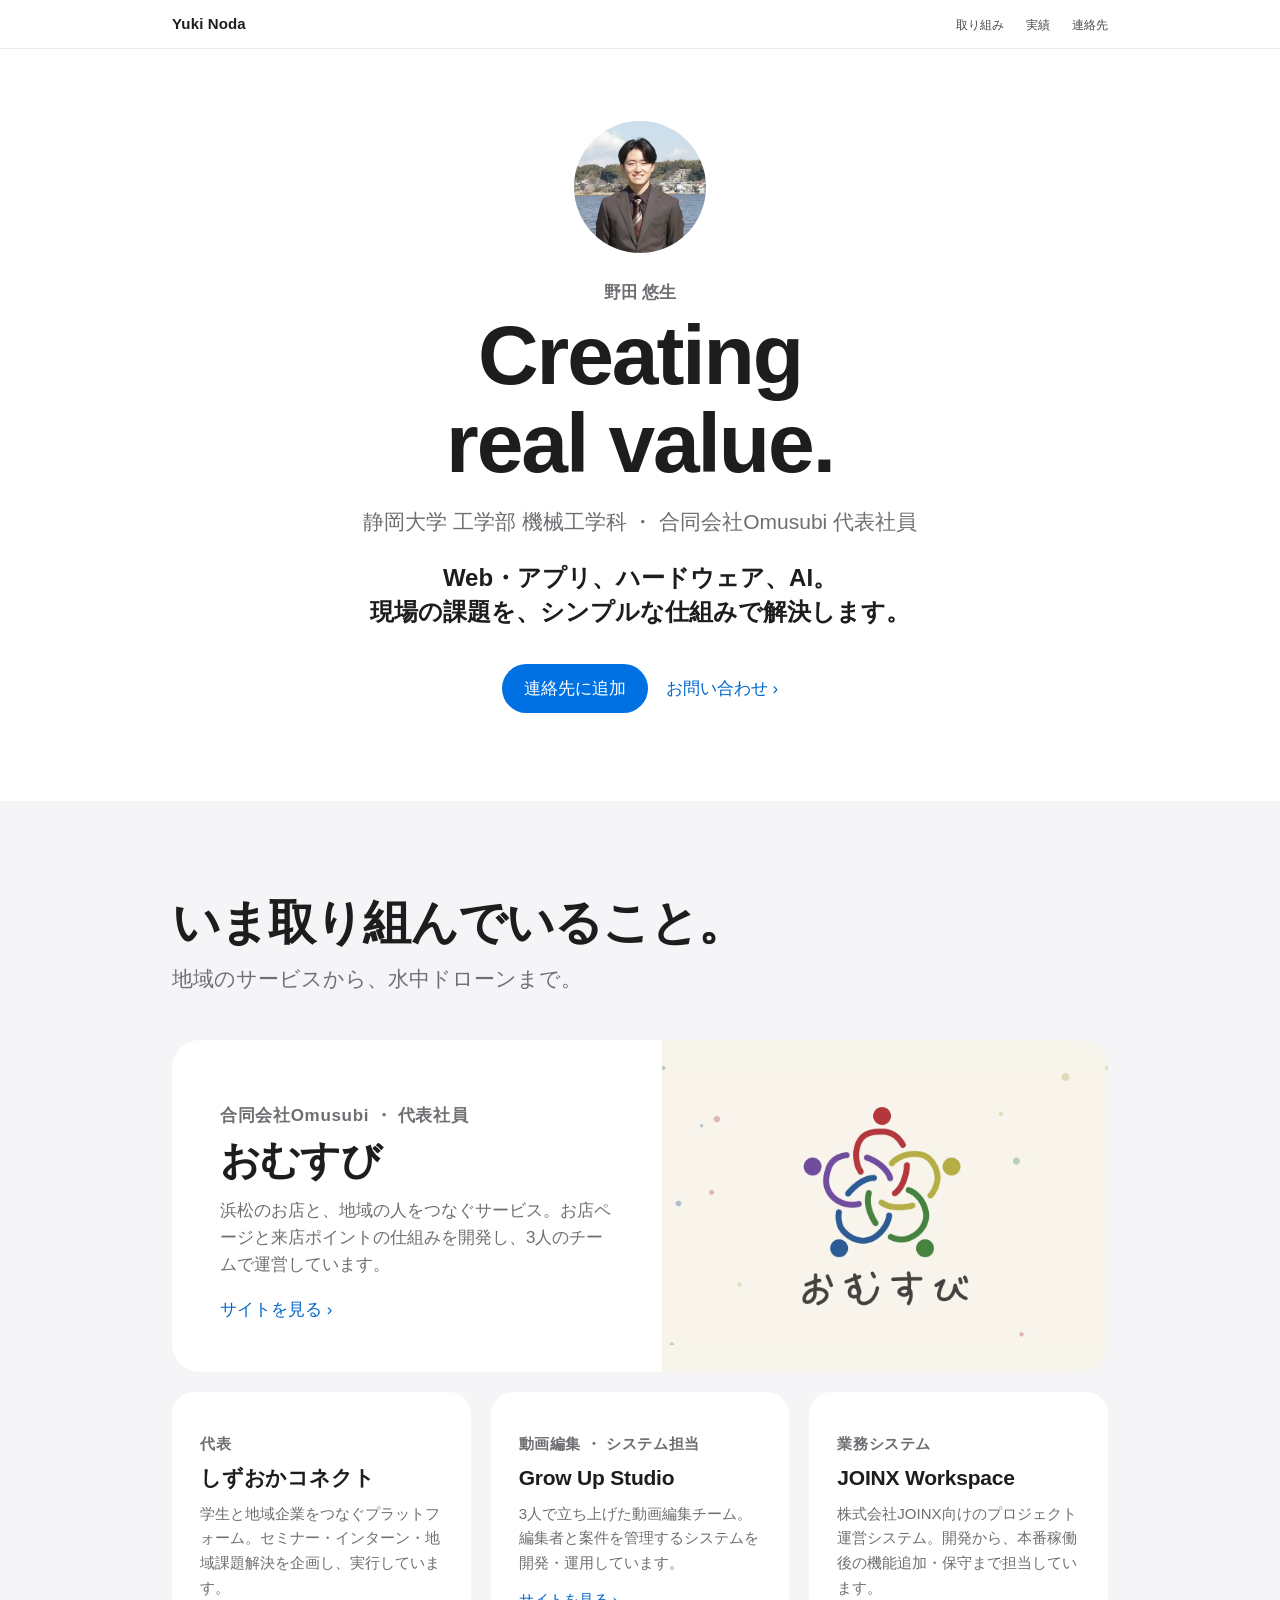
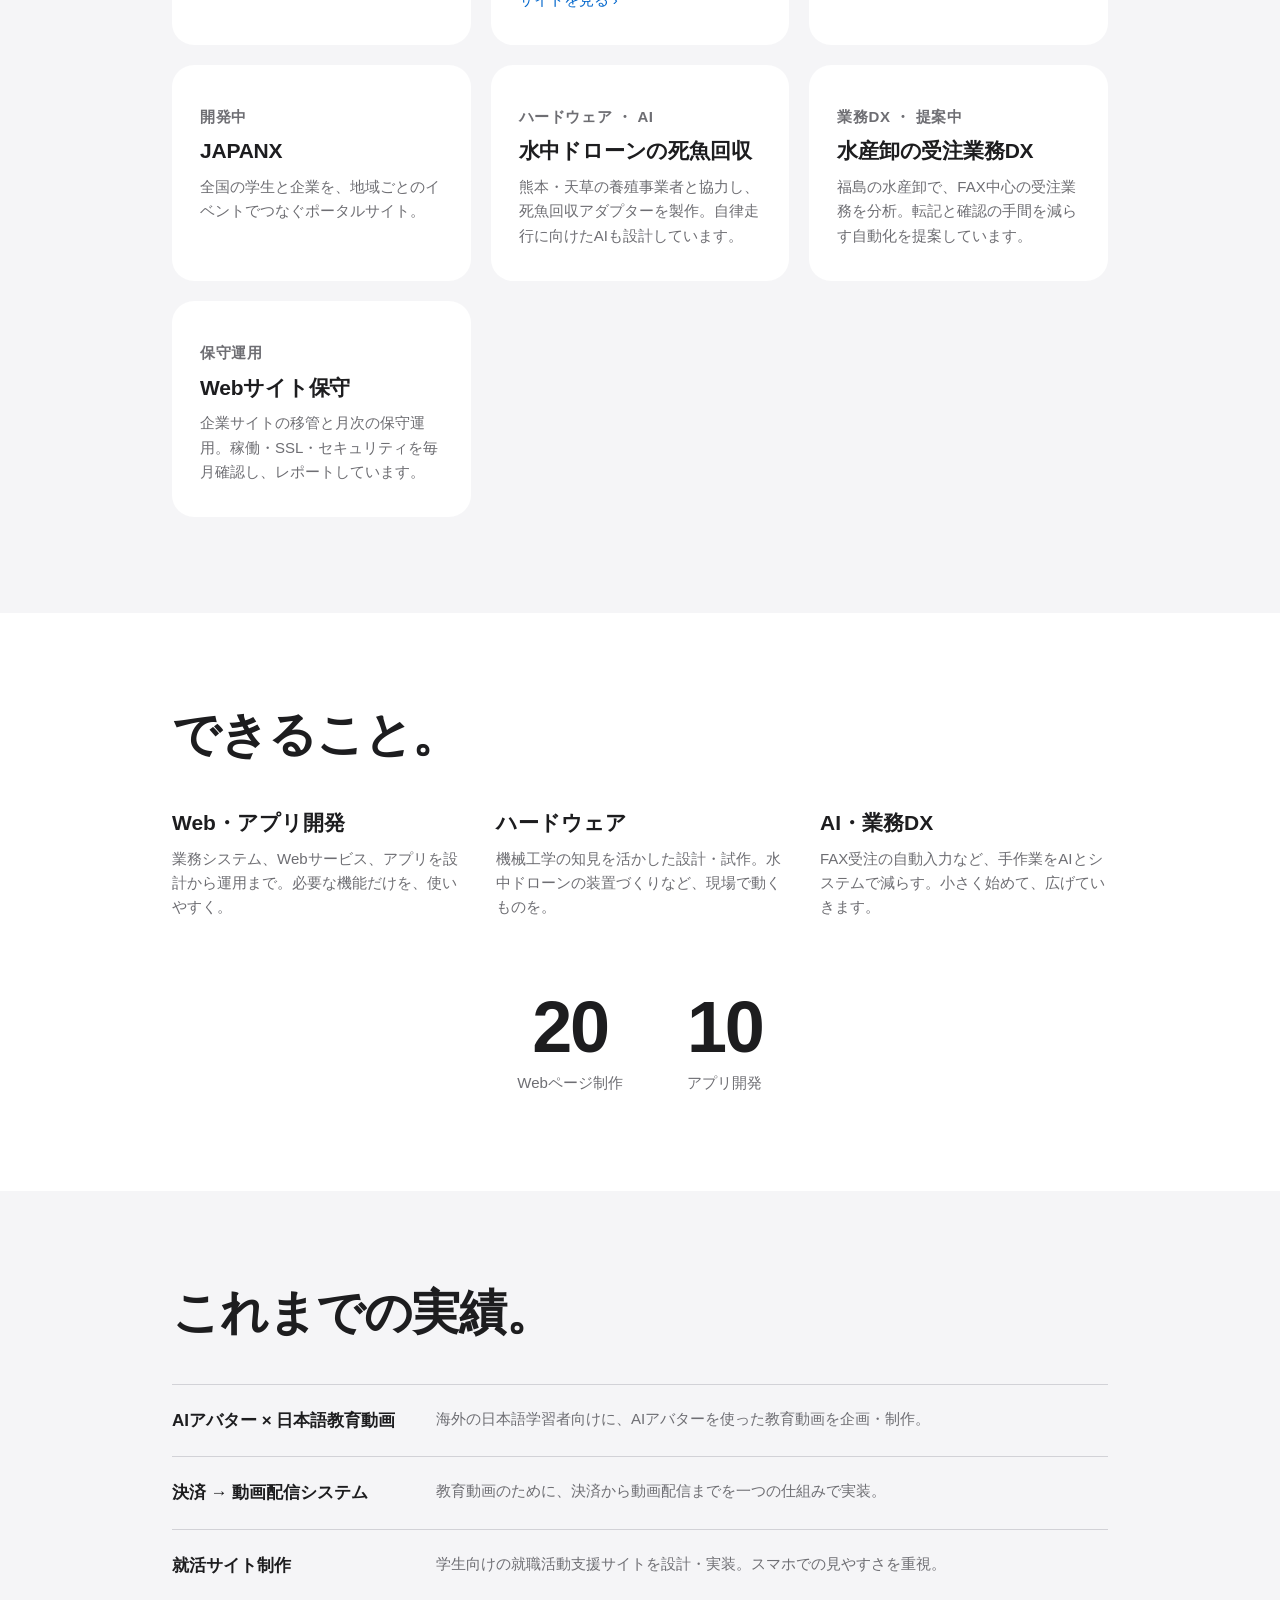
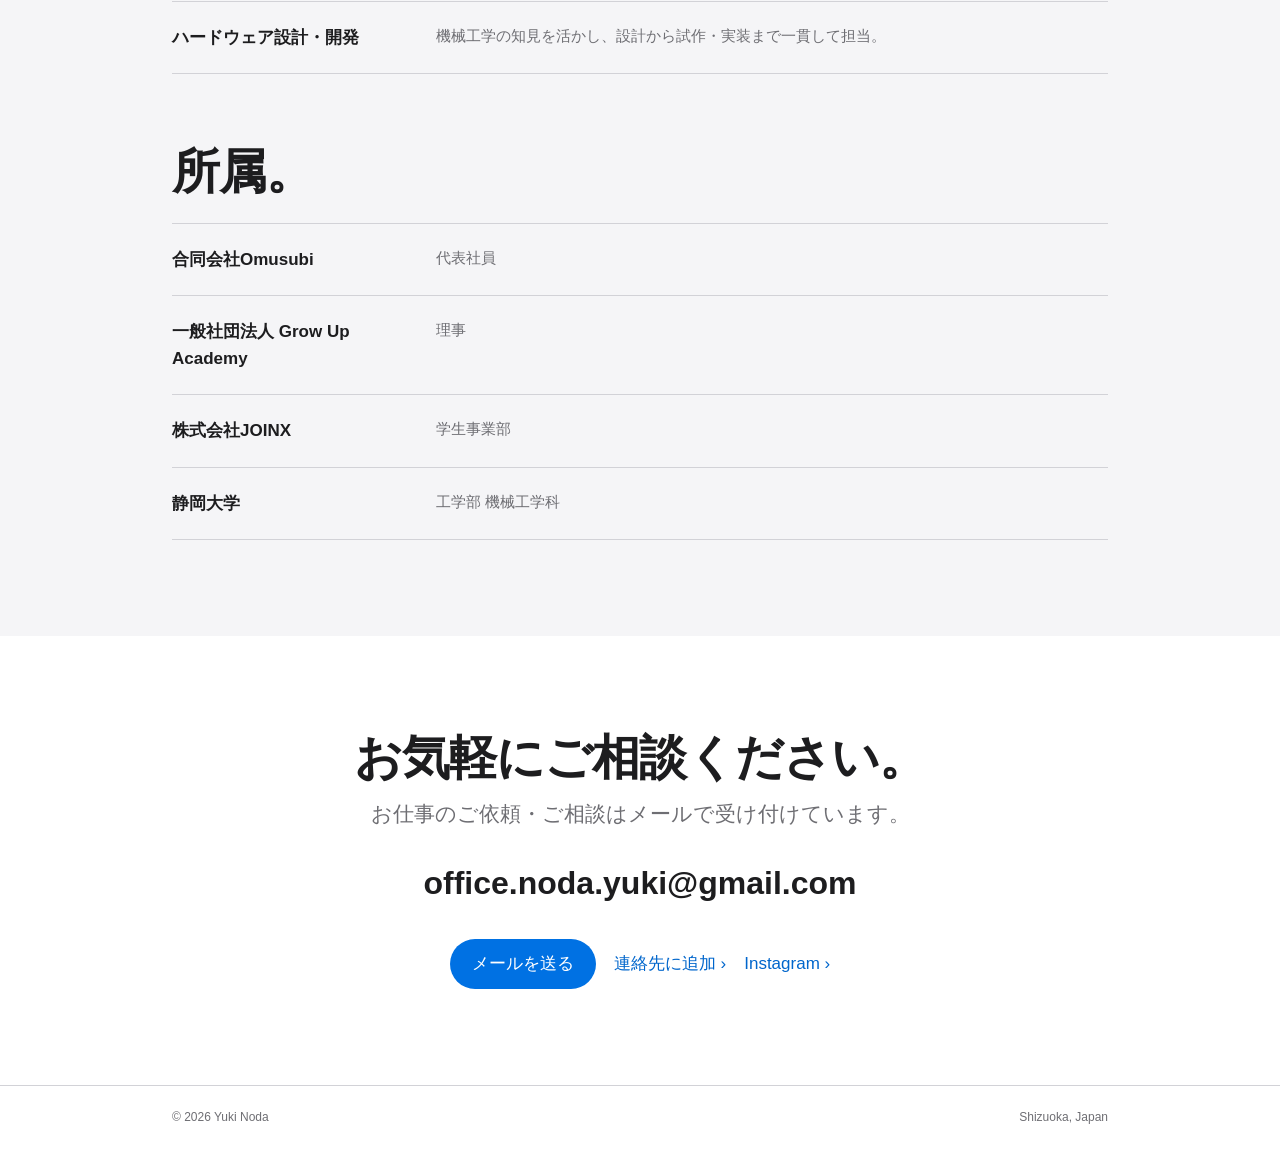
==== commit acdd73a4: "Apple風のシンプルな1ページに作り直し（JSなし・システムフォント・機能を最小限に） Co-Authored-By: Claude Opus 5.5 <noreply@anthropic.com>" ====
--- a/index.html
+++ b/index.html
@@ -1,744 +1,275 @@
 <!DOCTYPE html>
 <html lang="ja">
-
 <head>
-    <meta charset="UTF-8">
-    <meta name="viewport" content="width=device-width, initial-scale=1.0">
-    <title>Yuki Noda | Portfolio</title>
-
-    <!-- SEO -->
-    <meta name="description" content="野田 悠生 (Yuki Noda) — 静岡大学 工学部 機械工学科 / 合同会社Omusubi 代表社員。Creating Real Value — 静岡から、未来をつくる。">
-    <meta name="keywords" content="野田悠生, Yuki Noda, 合同会社Omusubi, おむすび, Grow Up Studio, 静岡大学, 機械工学, Web開発, アプリ開発, ポートフォリオ">
-    <meta name="author" content="Yuki Noda">
-    <meta name="theme-color" content="#080c06">
-
-    <!-- Open Graph -->
-    <meta property="og:title" content="Yuki Noda | Portfolio">
-    <meta property="og:description" content="Creating Real Value — 静岡から、未来をつくる。">
-    <meta property="og:url" content="https://noda.omusubi-machi.com/">
-    <meta property="og:type" content="website">
-    <meta property="og:site_name" content="Yuki Noda Portfolio">
-    <meta property="og:locale" content="ja_JP">
-    <meta property="og:image" content="https://noda.omusubi-machi.com/photo-formal.jpg">
-
-    <!-- Twitter -->
-    <meta name="twitter:card" content="summary_large_image">
-    <meta name="twitter:title" content="Yuki Noda | Portfolio">
-    <meta name="twitter:description" content="Creating Real Value — 静岡から、未来をつくる。">
-    <meta name="twitter:image" content="https://noda.omusubi-machi.com/photo-formal.jpg">
-
-    <!-- Favicon (inline SVG) -->
-    <link rel="icon" type="image/svg+xml" href="data:image/svg+xml,%3Csvg xmlns='http://www.w3.org/2000/svg' viewBox='0 0 100 100'%3E%3Ccircle cx='50' cy='50' r='46' fill='%23080c06' stroke='%23b8f05c' stroke-width='3'/%3E%3Ctext x='50' y='68' font-family='Georgia,serif' font-weight='900' font-size='56' text-anchor='middle' fill='%23b8f05c' font-style='italic'%3EY%3C/text%3E%3C/svg%3E">
-
-    <link rel="stylesheet" href="style.css">
-    <link rel="preconnect" href="https://fonts.googleapis.com">
-    <link rel="preconnect" href="https://fonts.gstatic.com" crossorigin>
-    <link href="https://fonts.googleapis.com/css2?family=Fraunces:ital,wght@0,400..900;1,400..900&family=DM+Mono:wght@400;500&display=swap" rel="stylesheet">
+<meta charset="UTF-8">
+<meta name="viewport" content="width=device-width, initial-scale=1">
+<title>野田 悠生 | Yuki Noda</title>
+<meta name="description" content="野田 悠生（Yuki Noda）。静岡大学 工学部 機械工学科、合同会社Omusubi 代表社員。Web・アプリ、ハードウェア、AIで現場の課題を解決します。">
+<meta name="theme-color" content="#ffffff">
+<meta property="og:title" content="野田 悠生 | Yuki Noda">
+<meta property="og:description" content="Creating real value. Web・アプリ、ハードウェア、AIで現場の課題を解決します。">
+<meta property="og:url" content="https://noda.omusubi-machi.com/">
+<meta property="og:type" content="website">
+<meta property="og:locale" content="ja_JP">
+<meta property="og:image" content="https://noda.omusubi-machi.com/photo-formal.jpg">
+<meta name="twitter:card" content="summary">
+<link rel="icon" href="data:image/svg+xml,%3Csvg xmlns='http://www.w3.org/2000/svg' viewBox='0 0 100 100'%3E%3Crect width='100' height='100' rx='22' fill='%231d1d1f'/%3E%3Ctext x='50' y='68' font-family='-apple-system,Helvetica,Arial,sans-serif' font-weight='700' font-size='54' text-anchor='middle' fill='%23fff'%3EY%3C/text%3E%3C/svg%3E">
+<style>
+:root{
+  --text:#1d1d1f;--sub:#6e6e73;--line:#d2d2d7;--bg2:#f5f5f7;--blue:#0071e3;--link:#0066cc;
+  --font:-apple-system,BlinkMacSystemFont,"SF Pro JP","SF Pro Text","Hiragino Sans","Hiragino Kaku Gothic ProN","Noto Sans JP","Yu Gothic UI","Meiryo",sans-serif;
+}
+*{box-sizing:border-box;margin:0;padding:0}
+html{scroll-behavior:smooth;-webkit-text-size-adjust:100%}
+body{font-family:var(--font);color:var(--text);background:#fff;line-height:1.6;-webkit-font-smoothing:antialiased;font-feature-settings:"palt"}
+a{color:var(--link);text-decoration:none}
+a:hover{text-decoration:underline}
+img{display:block;max-width:100%;height:auto}
+.wrap{max-width:980px;margin:0 auto;padding:0 22px}
+
+/* nav */
+.nav{position:sticky;top:0;z-index:10;background:rgba(255,255,255,.96);border-bottom:1px solid rgba(0,0,0,.08)}
+.nav .wrap{display:flex;align-items:center;justify-content:space-between;height:48px}
+.nav-name{font-size:15px;font-weight:600;color:var(--text);letter-spacing:.01em}
+.nav-name:hover{text-decoration:none}
+.nav ul{display:flex;gap:22px;list-style:none}
+.nav ul a{font-size:12px;color:var(--text);opacity:.8}
+.nav ul a:hover{opacity:1;text-decoration:none}
+
+/* hero */
+.hero{text-align:center;padding:72px 0 88px}
+.portrait{width:132px;height:132px;border-radius:50%;margin:0 auto 26px;object-fit:cover}
+.eyebrow{font-size:17px;font-weight:600;color:var(--sub);margin-bottom:6px}
+.hero h1{font-size:clamp(44px,8.4vw,84px);line-height:1.04;font-weight:700;letter-spacing:-.025em}
+.hero .role{font-size:clamp(17px,2.2vw,21px);color:var(--sub);margin-top:18px;font-weight:500}
+.hero .lead{font-size:clamp(19px,2.6vw,24px);margin:22px auto 0;max-width:640px;font-weight:600;line-height:1.45}
+.cta{display:flex;gap:18px;justify-content:center;align-items:center;flex-wrap:wrap;margin-top:34px}
+.btn{display:inline-block;background:var(--blue);color:#fff;font-size:17px;padding:11px 22px;border-radius:980px;font-weight:500}
+.btn:hover{background:#0077ed;text-decoration:none}
+.more{font-size:17px}
+.more::after{content:" ›"}
+
+/* sections */
+section{padding:96px 0}
+.alt{background:var(--bg2)}
+.sec-title{font-size:clamp(32px,5vw,48px);font-weight:700;letter-spacing:-.02em;line-height:1.1}
+.sec-lead{font-size:clamp(17px,2vw,21px);color:var(--sub);margin-top:12px;font-weight:500}
+.head{margin-bottom:44px}
+
+/* featured project */
+.feature{display:grid;grid-template-columns:1.1fr 1fr;align-items:center;background:#fff;border-radius:28px;overflow:hidden}
+.feature-text{padding:48px}
+.tag{font-size:12px;font-weight:600;color:var(--sub);letter-spacing:.04em}
+.nb{display:inline-block}
+.feature h3{font-size:clamp(28px,4vw,40px);font-weight:700;letter-spacing:-.02em;margin-top:8px;line-height:1.15}
+.feature p{color:var(--sub);font-size:17px;margin-top:14px}
+.feature .more{display:inline-block;margin-top:18px}
+.feature img{width:100%;height:100%;object-fit:contain;background:#f7f4ec;aspect-ratio:8/5}
+
+/* cards */
+.grid{display:grid;grid-template-columns:repeat(3,1fr);gap:20px;margin-top:20px}
+.card{background:#fff;border-radius:22px;padding:30px 28px 32px}
+.card h4{font-size:21px;font-weight:700;letter-spacing:-.01em;margin-top:8px;line-height:1.3}
+.card p{color:var(--sub);font-size:15px;margin-top:10px;line-height:1.65}
+.card .more{display:inline-block;margin-top:12px;font-size:15px}
+
+/* skills */
+.skills{display:grid;grid-template-columns:repeat(3,1fr);gap:36px}
+.skill h4{font-size:21px;font-weight:700}
+.skill p{color:var(--sub);font-size:15px;margin-top:8px}
+.stats{display:flex;gap:64px;justify-content:center;margin-top:72px;text-align:center}
+.stat b{display:block;font-size:clamp(48px,7vw,72px);font-weight:700;letter-spacing:-.03em;line-height:1}
+.stat span{color:var(--sub);font-size:15px;display:block;margin-top:8px}
+
+/* list */
+.list{list-style:none;border-top:1px solid var(--line)}
+.list li{display:grid;grid-template-columns:240px 1fr;gap:24px;padding:22px 0;border-bottom:1px solid var(--line)}
+.list b{font-size:17px;font-weight:600}
+.list span{color:var(--sub);font-size:15px}
+
+/* contact */
+.contact{text-align:center}
+.contact .mail{display:inline-block;font-size:clamp(20px,3.4vw,32px);font-weight:600;margin-top:28px;color:var(--text);word-break:break-all}
+.contact .cta{margin-top:30px}
+
+footer{border-top:1px solid var(--line);padding:22px 0 40px;color:var(--sub);font-size:12px}
+footer .wrap{display:flex;justify-content:space-between;gap:12px;flex-wrap:wrap}
+
+@media (max-width:860px){
+  .feature{grid-template-columns:1fr}
+  .feature img{order:-1;height:auto}
+  .feature-text{padding:32px 28px 36px}
+  .grid{grid-template-columns:1fr 1fr}
+  .skills{grid-template-columns:1fr;gap:28px}
+}
+@media (max-width:600px){
+  section{padding:72px 0}
+  .hero{padding:52px 0 68px}
+  .portrait{width:112px;height:112px}
+  .nav ul{gap:16px}
+  .grid{grid-template-columns:1fr}
+  .list li{grid-template-columns:1fr;gap:4px}
+  .stats{gap:40px}
+}
+</style>
 </head>
-
 <body>
 
-    <!-- Header -->
-    <header class="header" id="header">
-        <div class="logo">
-            <span class="logo-dot"></span>
-            YUKI NODA
-        </div>
-        <nav>
-            <ul class="nav-links">
-                <li><a href="#about">ABOUT</a></li>
-                <li><a href="#works">WORKS</a></li>
-                <li><a href="#archive">ARCHIVE</a></li>
-                <li><a href="contact.html">CONTACT</a></li>
-            </ul>
-        </nav>
-        <div class="header-status">
-            <span>Available for projects</span>
-            <span class="status-pulse"></span>
-        </div>
-    </header>
-
-    <!-- Scroll Progress Bar -->
-    <div class="scroll-progress" id="scrollProgress"></div>
-
-    <!-- Section Navigation Dots -->
-    <nav class="section-nav" aria-label="Section navigation">
-        <a href="#hero" data-label="HOME"><span></span></a>
-        <a href="#about" data-label="ABOUT"><span></span></a>
-        <a href="#works" data-label="WORKS"><span></span></a>
-        <a href="#archive" data-label="ARCHIVE"><span></span></a>
-        <a href="#contact" data-label="CONTACT"><span></span></a>
-    </nav>
-
-    <!-- Hero -->
-    <section id="hero" class="hero">
-        <div class="hero-side-text">SHIZUOKA — 2026 — PORTFOLIO</div>
-
-        <svg class="hero-bg-svg" id="heroBgSvg" viewBox="0 0 800 800" xmlns="http://www.w3.org/2000/svg">
-            <circle cx="400" cy="400" r="350" fill="none" stroke="rgba(184,240,92,0.04)" stroke-width="1" />
-            <circle cx="400" cy="400" r="270" fill="none" stroke="rgba(184,240,92,0.06)" stroke-width="0.5" />
-            <circle cx="400" cy="400" r="180" fill="none" stroke="rgba(184,240,92,0.08)" stroke-width="0.5" />
-            <circle cx="400" cy="400" r="90" fill="none" stroke="rgba(184,240,92,0.1)" stroke-width="0.5" />
-            <line x1="400" y1="50" x2="400" y2="750" stroke="rgba(184,240,92,0.03)" stroke-width="0.5" />
-            <line x1="50" y1="400" x2="750" y2="400" stroke="rgba(184,240,92,0.03)" stroke-width="0.5" />
-            <line x1="153" y1="153" x2="647" y2="647" stroke="rgba(184,240,92,0.03)" stroke-width="0.5" />
-            <line x1="647" y1="153" x2="153" y2="647" stroke="rgba(184,240,92,0.03)" stroke-width="0.5" />
-        </svg>
-
-        <div class="hero-content">
-            <div class="hero-label">
-                <span class="status-dot"></span>
-                <span class="hero-label-typewriter" data-text="静岡大学 工学部 機械工学科 / 合同会社Omusubi 代表社員">静岡大学 工学部 機械工学科 / 合同会社Omusubi 代表社員</span>
-            </div>
-
-            <h1 class="hero-title">
-                <div class="line-wrap"><span class="line" data-delay="0" data-text="CREATING">CREATING</span></div>
-                <div class="line-wrap"><span class="line italic" data-delay="1" data-text="REAL">REAL</span></div>
-                <div class="line-wrap"><span class="line" data-delay="2" data-text="VALUE.">VALUE.</span></div>
-            </h1>
-
-            <div class="hero-footer">
-                <div class="hero-name">
-                    <span class="hero-name-jp">野田 悠生</span>
-                    <span class="hero-name-en">Yuki Noda</span>
-                </div>
-                <div class="hero-cta-group">
-                    <a href="yuki-noda.vcf" download="yuki-noda.vcf" type="text/vcard" class="btn-hero btn-hero--primary" id="heroSaveContactBtn" aria-label="連絡先に追加">
-                        <span class="btn-hero-shine"></span>
-                        <svg width="18" height="18" viewBox="0 0 24 24" fill="none">
-                            <rect x="3" y="5" width="18" height="14" rx="2" stroke="currentColor" stroke-width="1.6"/>
-                            <circle cx="9" cy="11" r="2" stroke="currentColor" stroke-width="1.6"/>
-                            <path d="M14 10h4M14 13h4M5 16h7" stroke="currentColor" stroke-width="1.6" stroke-linecap="round"/>
-                        </svg>
-                        <span class="btn-hero-label">連絡先に追加</span>
-                        <svg width="14" height="14" viewBox="0 0 24 24" fill="none" class="btn-hero-arrow">
-                            <path d="M12 5v14m0 0l-7-7m7 7l7-7" stroke="currentColor" stroke-width="1.6" stroke-linecap="round" stroke-linejoin="round"/>
-                        </svg>
-                    </a>
-                    <a href="#works" class="btn-hero btn-hero--ghost">
-                        <span>DISCOVER</span>
-                        <svg width="16" height="16" viewBox="0 0 24 24" fill="none">
-                            <path d="M12 5v14M5 12l7 7 7-7" stroke="currentColor" stroke-width="1.5"
-                                stroke-linecap="round" />
-                        </svg>
-                    </a>
-                </div>
-            </div>
-
-            <!-- Subtle hint text below CTA -->
-            <div class="hero-cta-hint" aria-hidden="true">
-                <span class="hero-cta-hint-arrow">↑</span>
-                <span>ワンタップで連絡帳に登録 &nbsp;·&nbsp; Androidの方は📇右下からQRをスキャン</span>
-            </div>
-        </div>
-
-        <!-- Profile Flip Card -->
-        <div class="profile-flip-card" id="profileFlipCard" title="クリックで切り替え">
-            <div class="profile-flip-inner">
-                <!-- 表面：公式写真 -->
-                <div class="profile-flip-front">
-                    <div class="profile-circle-photo">
-                        <img src="photo-formal.webp" alt="野田 悠生" width="640" height="960" fetchpriority="high" decoding="async">
-                    </div>
-                    <div class="profile-flip-hint">
-                        <svg width="12" height="12" viewBox="0 0 24 24" fill="none"><path d="M12 2C6.48 2 2 6.48 2 12s4.48 10 10 10 10-4.48 10-10S17.52 2 12 2zm-1 14H9V8h2v8zm4 0h-2V8h2v8z" fill="currentColor"/></svg>
-                        PRESS
-                    </div>
-                </div>
-                <!-- 裏面：イラストデザイン -->
-                <div class="profile-flip-back">
-                    <div class="profile-illus-circle">
-                        <img src="photo-avatar.webp" alt="Yuki illustration" width="600" height="557" loading="lazy" decoding="async">
-                    </div>
-                    <div class="profile-back-roles">
-                        <span>静岡大学 機械工学科</span>
-                        <span class="back-sep">—</span>
-                        <span>合同会社Omusubi</span>
-                    </div>
-                    <div class="profile-back-deco-bottom">SHIZUOKA · 2026</div>
-                </div>
-            </div>
-        </div>
-
-        <div class="scroll-indicator">
-            <div class="scroll-line"></div>
-            <span>SCROLL</span>
-        </div>
-    </section>
-
-    <!-- Roles / Affiliations -->
-    <section class="roles-section">
-        <div class="roles-inner">
-            <div class="roles-label reveal-item">
-                <span class="roles-label-dash">—</span>
-                <span>ROLES &nbsp;/&nbsp; 役職・所属</span>
-                <span class="roles-label-dash">—</span>
-            </div>
-
-            <div class="roles-grid">
-                <article class="role-card reveal-item" style="transition-delay:0.05s">
-                    <div class="role-card-num">01</div>
-                    <div class="role-card-type">COMPANY</div>
-                    <div class="role-card-org">合同会社Omusubi</div>
-                    <div class="role-card-title">
-                        <span class="role-card-title-jp">代表社員</span>
-                        <span class="role-card-title-sep">/</span>
-                        <span class="role-card-title-en">Co-Founder</span>
-                    </div>
-                </article>
-
-                <article class="role-card reveal-item" style="transition-delay:0.15s">
-                    <div class="role-card-num">02</div>
-                    <div class="role-card-type">CORPORATION</div>
-                    <div class="role-card-org">一般社団法人 Grow Up Academy</div>
-                    <div class="role-card-title">
-                        <span class="role-card-title-jp">理事</span>
-                        <span class="role-card-title-sep">/</span>
-                        <span class="role-card-title-en">Director</span>
-                    </div>
-                </article>
-
-                <article class="role-card reveal-item" style="transition-delay:0.25s">
-                    <div class="role-card-num">03</div>
-                    <div class="role-card-type">COMPANY</div>
-                    <div class="role-card-org">株式会社 JOINX</div>
-                    <div class="role-card-title">
-                        <span class="role-card-title-jp">学生事業部</span>
-                    </div>
-                </article>
-            </div>
-        </div>
-    </section>
-
-    <!-- About -->
-    <section id="about" class="about-section">
-        <div class="about-label">00 — ABOUT</div>
-
-        <div class="about-grid">
-            <!-- Left: text -->
-            <div class="about-text-col">
-                <h2 class="about-title reveal-item">
-                    静岡から、<br><em>未来をつくる。</em>
-                </h2>
-                <div class="about-bio reveal-item" style="transition-delay:0.12s">
-                    <p>静岡大学工学部機械工学科で学びながら、合同会社Omusubiの代表社員として、浜松のお店と地域の人をつなぐサービス「おむすび」を開発・運営しています。</p>
-                    <p>動画編集チームGrow Up Studioのシステム担当、企業向け業務システムの開発・保守、天草での水中ドローンを使った水産DXなど、ソフトとハードの両面で現場の課題解決に取り組んでいます。</p>
-                </div>
-                <div class="about-tags reveal-item" style="transition-delay:0.22s">
-                    <span class="about-tag">静岡大学</span>
-                    <span class="about-tag">機械工学科</span>
-                    <span class="about-tag">合同会社Omusubi</span>
-                    <span class="about-tag">Grow Up Studio</span>
-                    <span class="about-tag">水産DX</span>
-                    <span class="about-tag">Web Dev</span>
-                    <span class="about-tag">App Dev</span>
-                    <span class="about-tag">Firebase</span>
-                    <span class="about-tag">ハードウェア設計</span>
-                    <span class="about-tag">ハードウェア開発</span>
-                    <span class="about-tag">AIコンサルティング</span>
-                    <span class="about-tag">制御工学</span>
-                </div>
-            </div>
-
-        </div>
-    </section>
-
-    <!-- Works -->
-    <section id="works" class="works-section">
-        <div class="works-header">
-            <div class="section-label">01 — PROJECTS & VENTURES</div>
-            <h2 class="section-title reveal-item">活動領域</h2>
-            <p class="section-desc reveal-item" style="transition-delay:0.1s">いま取り組んでいる事業と開発</p>
-        </div>
-
-        <div class="cards-grid">
-            <!-- Card 1: 合同会社Omusubi -->
-            <div class="card card--large reveal-item" style="transition-delay:0s;">
-                <div class="card-num">01</div>
-                <div class="card-image-wrap card-image-wrap--tall">
-                    <img src="img-omusubi.webp" alt="おむすび ロゴ" class="card-img card-img--logo" width="1200" height="750" loading="lazy" decoding="async" />
-                </div>
-                <div class="card-body">
-                    <span class="card-tag">Company</span>
-                    <h3>合同会社Omusubi</h3>
-                    <p>浜松の地域のお店と人をつなぐサービス「おむすび」を、3人の代表社員で運営。お店ページと来店ポイントの仕組みを自ら開発し、地域のお店のコミュニティづくりを進めています。</p>
-                    <a href="https://omusubi-machi.com/" target="_blank" rel="noopener" class="card-link-btn">
-                        <span>WEBSITE</span>
-                        <svg width="14" height="14" viewBox="0 0 24 24" fill="none"><path d="M7 17L17 7M17 7H7M17 7v10" stroke="currentColor" stroke-width="1.5" stroke-linecap="round"/></svg>
-                    </a>
-                </div>
-            </div>
-
-            <!-- Card 2: Web・アプリ開発 (clickable → projects modal) -->
-            <button class="card card--interactive reveal-item" type="button" id="projectsCardBtn" style="transition-delay:0.15s">
-                <div class="card-num">02</div>
-                <div class="card-image-wrap">
-                    <img src="img-software.webp" alt="Web・アプリ開発" class="card-img" width="960" height="524" loading="lazy" decoding="async" />
-                </div>
-                <div class="card-body">
-                    <span class="card-tag">Web / App</span>
-                    <h3>Web・アプリ 開発</h3>
-                    <p>業務システム・Webサービスの受託開発と保守運用。企業のプロジェクト運営システム、動画編集チームの案件管理、全国ポータルなどを設計・実装。</p>
-                    <div class="webdev-stats">
-                        <div class="webdev-stat">
-                            <span class="webdev-stat-num">20<span class="webdev-stat-unit">件</span></span>
-                            <span class="webdev-stat-label">Webページ 制作実績</span>
-                        </div>
-                        <div class="webdev-stat-divider"></div>
-                        <div class="webdev-stat">
-                            <span class="webdev-stat-num">10<span class="webdev-stat-unit">件</span></span>
-                            <span class="webdev-stat-label">アプリ 開発実績</span>
-                        </div>
-                    </div>
-                    <span class="card-interactive-hint">
-                        VIEW PROJECTS
-                        <svg width="14" height="14" viewBox="0 0 24 24" fill="none">
-                            <path d="M5 12h14m0 0l-7-7m7 7l-7 7" stroke="currentColor" stroke-width="1.5" stroke-linecap="round"/>
-                        </svg>
-                    </span>
-                </div>
-            </button>
-
-            <!-- Card 3: ハードウェア開発 (NEW) -->
-            <div class="card card--new reveal-item" style="transition-delay:0.22s">
-                <div class="card-new-badge">
-                    <span class="card-new-pulse"></span>
-                    NEW
-                </div>
-                <div class="card-num">03</div>
-                <div class="card-image-wrap">
-                    <img src="img-hardware.webp" alt="水中ドローン・ハードウェア" class="card-img" width="960" height="524" loading="lazy" decoding="async" />
-                </div>
-                <div class="card-body">
-                    <span class="card-tag">Hardware / 水産DX</span>
-                    <h3>水中ドローン・ハードウェア</h3>
-                    <p>熊本・天草の養殖現場で、水中ドローンに付ける死魚回収アダプターを製作。機械工学の知見を活かし、自律走行に向けたAIの設計まで一気通貫で取り組んでいます。</p>
-                </div>
-            </div>
-
-            <!-- Card 4: AIコンサルティング (NEW) -->
-            <div class="card card--new reveal-item" style="transition-delay:0.3s">
-                <div class="card-new-badge">
-                    <span class="card-new-pulse"></span>
-                    NEW
-                </div>
-                <div class="card-num">04</div>
-                <div class="card-image-wrap">
-                    <img src="img-dx.webp" alt="AI・業務DX" class="card-img" width="1200" height="750" loading="lazy" decoding="async" />
-                </div>
-                <div class="card-body">
-                    <span class="card-tag">AI / 業務DX</span>
-                    <h3>AI・業務DX</h3>
-                    <p>FAX受注の自動入力など、現場の手作業をAIとシステムで減らす提案と実装。業務フローの分析から、小さく始めて広げる進め方をとります。</p>
-                </div>
-            </div>
-
-        </div>
-    </section>
-
-    <!-- Archive -->
-    <section id="archive" class="archive-section">
-        <div class="archive-header">
-            <div class="section-label">02 — ARCHIVE</div>
-            <h2 class="section-title reveal-item">プロジェクト一覧</h2>
-            <p class="section-desc reveal-item" style="transition-delay:0.1s">進行中の取り組みと、これまで納品したプロジェクトを一覧表示</p>
-        </div>
-
-        <div class="archive-tabs reveal-item" role="tablist" style="transition-delay:0.15s">
-            <button class="archive-tab active" data-filter="all" role="tab" aria-selected="true">
-                <span class="archive-tab-label">ALL</span>
-                <span class="archive-tab-count">12</span>
-            </button>
-            <button class="archive-tab" data-filter="now" role="tab" aria-selected="false">
-                <span class="archive-tab-dot"></span>
-                <span class="archive-tab-label">進行中</span>
-                <span class="archive-tab-count">8</span>
-            </button>
-            <button class="archive-tab" data-filter="done" role="tab" aria-selected="false">
-                <span class="archive-tab-check">✓</span>
-                <span class="archive-tab-label">完了</span>
-                <span class="archive-tab-count">4</span>
-            </button>
-        </div>
-
-        <div class="archive-grid">
-            <article class="archive-card reveal-item" data-status="now" style="transition-delay:0.0s">
-                <div class="archive-card-status active">
-                    <span class="archive-status-pulse"></span>
-                    <span>進行中</span>
-                </div>
-                <div class="archive-card-meta">
-                    <span class="archive-card-tag">COMPANY · PRODUCT</span>
-                </div>
-                <h3 class="archive-card-title">おむすび（合同会社Omusubi）</h3>
-                <p class="archive-card-desc">浜松のお店と地域の人をつなぐサービス「おむすび」。お店ページと来店ポイントの仕組みを開発し、代表社員として運営。</p>
-            </article>
-
-            <article class="archive-card reveal-item" data-status="now" style="transition-delay:0.02s">
-                <div class="archive-card-status active">
-                    <span class="archive-status-pulse"></span>
-                    <span>進行中</span>
-                </div>
-                <div class="archive-card-meta">
-                    <span class="archive-card-tag">FOUNDER · COMMUNITY</span>
-                </div>
-                <h3 class="archive-card-title">しずおかコネクト（代表）</h3>
-                <p class="archive-card-desc">学生と地域企業をつなぐプラットフォームを立ち上げ、代表として運営。セミナー・インターン・地域課題解決の企画と実行。</p>
-            </article>
-
-            <article class="archive-card reveal-item" data-status="now" style="transition-delay:0.03s">
-                <div class="archive-card-status active">
-                    <span class="archive-status-pulse"></span>
-                    <span>進行中</span>
-                </div>
-                <div class="archive-card-meta">
-                    <span class="archive-card-tag">VIDEO · SYSTEM</span>
-                </div>
-                <h3 class="archive-card-title">Grow Up Studio</h3>
-                <p class="archive-card-desc">3人で立ち上げた動画編集チーム。システム担当として、編集者・案件を管理するシステムを開発・運用。</p>
-            </article>
-
-            <article class="archive-card reveal-item" data-status="now" style="transition-delay:0.06s">
-                <div class="archive-card-status active">
-                    <span class="archive-status-pulse"></span>
-                    <span>進行中</span>
-                </div>
-                <div class="archive-card-meta">
-                    <span class="archive-card-tag">BUSINESS SYSTEM</span>
-                </div>
-                <h3 class="archive-card-title">JOINX Workspace</h3>
-                <p class="archive-card-desc">株式会社JOINX向けのプロジェクト運営システム。学生・社員・社長が使う業務システムを開発し、本番稼働後も毎月の機能追加と保守を担当。</p>
-            </article>
-
-            <article class="archive-card archive-card--new reveal-item" data-status="now" style="transition-delay:0.09s">
-                <div class="archive-card-new-flag">NEW</div>
-                <div class="archive-card-status active">
-                    <span class="archive-status-pulse"></span>
-                    <span>進行中</span>
-                </div>
-                <div class="archive-card-meta">
-                    <span class="archive-card-tag">WEB PLATFORM</span>
-                </div>
-                <h3 class="archive-card-title">JAPANX</h3>
-                <p class="archive-card-desc">全国の学生と企業を、地域ごとのイベントでつなぐポータルサイトを開発中。</p>
-            </article>
-
-            <article class="archive-card archive-card--new reveal-item" data-status="now" style="transition-delay:0.12s">
-                <div class="archive-card-new-flag">NEW</div>
-                <div class="archive-card-status active">
-                    <span class="archive-status-pulse"></span>
-                    <span>進行中</span>
-                </div>
-                <div class="archive-card-meta">
-                    <span class="archive-card-tag">HARDWARE · AI</span>
-                </div>
-                <h3 class="archive-card-title">水中ドローンの死魚回収（天草）</h3>
-                <p class="archive-card-desc">熊本・天草の養殖事業者と協力し、水中ドローンに付ける死魚回収アダプターを製作。自律走行に向けたAIの設計も担当。</p>
-            </article>
-
-            <article class="archive-card archive-card--new reveal-item" data-status="now" style="transition-delay:0.15s">
-                <div class="archive-card-new-flag">NEW</div>
-                <div class="archive-card-status active">
-                    <span class="archive-status-pulse"></span>
-                    <span>進行中</span>
-                </div>
-                <div class="archive-card-meta">
-                    <span class="archive-card-tag">DX · PROPOSAL</span>
-                </div>
-                <h3 class="archive-card-title">水産卸の受注業務DX（福島）</h3>
-                <p class="archive-card-desc">FAX中心の受注業務を分析し、転記・確認作業を減らす自動化を提案中。</p>
-            </article>
-
-            <article class="archive-card reveal-item" data-status="now" style="transition-delay:0.18s">
-                <div class="archive-card-status active">
-                    <span class="archive-status-pulse"></span>
-                    <span>進行中</span>
-                </div>
-                <div class="archive-card-meta">
-                    <span class="archive-card-tag">WEB · MAINTENANCE</span>
-                </div>
-                <h3 class="archive-card-title">Webサイト 保守運用</h3>
-                <p class="archive-card-desc">企業サイトの移管と月次の保守運用。稼働・SSL・セキュリティを毎月確認し、レポートを提出。</p>
-            </article>
-
-            <!-- DONE: AIアバター 日本語教育動画 -->
-            <article class="archive-card reveal-item" data-status="done" style="transition-delay:0.12s">
-                <div class="archive-card-status">
-                    <span class="archive-status-check">✓</span>
-                    <span>完了</span>
-                </div>
-                <div class="archive-card-meta">
-                    <span class="archive-card-tag">AI · EDUCATION</span>
-                </div>
-                <h3 class="archive-card-title">AI アバター × 日本語教育動画</h3>
-                <p class="archive-card-desc">海外の日本語学習者向けに、AIアバターを活用した教育動画コンテンツを企画・制作。新しい学習体験を実装した先進プロジェクト。</p>
-            </article>
-
-            <!-- DONE: 決済〜動画配信システム -->
-            <article class="archive-card reveal-item" data-status="done" style="transition-delay:0.18s">
-                <div class="archive-card-status">
-                    <span class="archive-status-check">✓</span>
-                    <span>完了</span>
-                </div>
-                <div class="archive-card-meta">
-                    <span class="archive-card-tag">FULL-STACK SYSTEM</span>
-                </div>
-                <h3 class="archive-card-title">決済 → 動画配信 システム</h3>
-                <p class="archive-card-desc">教育動画プロジェクト用に、決済処理から動画配信まで一気通貫で実装。ユーザーが安全にコンテンツへアクセスできる基盤を構築。</p>
-            </article>
-
-            <!-- DONE: 就活サイト -->
-            <article class="archive-card reveal-item" data-status="done" style="transition-delay:0.22s">
-                <div class="archive-card-status">
-                    <span class="archive-status-check">✓</span>
-                    <span>完了</span>
-                </div>
-                <div class="archive-card-meta">
-                    <span class="archive-card-tag">WEB PLATFORM</span>
-                </div>
-                <h3 class="archive-card-title">就活サイト 制作</h3>
-                <p class="archive-card-desc">学生向け就職活動支援Webサイトの設計・実装。情報整理・直感的なUI/UX・モバイル最適化に注力し、利用者目線のプロダクトを納品。</p>
-            </article>
-
-            <!-- DONE: ハードウェア設計開発 -->
-            <article class="archive-card reveal-item" data-status="done" style="transition-delay:0.28s">
-                <div class="archive-card-status">
-                    <span class="archive-status-check">✓</span>
-                    <span>完了</span>
-                </div>
-                <div class="archive-card-meta">
-                    <span class="archive-card-tag">HARDWARE</span>
-                </div>
-                <h3 class="archive-card-title">ハードウェア 設計・開発</h3>
-                <p class="archive-card-desc">機械工学の知見を活かしたハードウェアプロダクトの設計・試作・実装。ソフトとフィジカルを統合した一気通貫の開発を実施。</p>
-            </article>
-        </div>
-    </section>
-
-    <!-- Contact -->
-    <section id="contact" class="contact-section">
-        <div class="contact-label">03 — CONTACT</div>
-        <div class="contact-content">
-            <h2 class="contact-title reveal-item">
-                LET'S<br><em>CONNECT.</em>
-            </h2>
-            <p class="contact-sub reveal-item" style="transition-delay:0.1s">プロジェクトのご相談・お問い合わせはこちらへ</p>
-
-            <div class="contact-cta-row reveal-item" style="transition-delay:0.15s">
-                <a href="contact.html" class="contact-form-cta">
-                    <span>お問い合わせフォームを開く</span>
-                    <svg width="16" height="16" viewBox="0 0 24 24" fill="none">
-                        <path d="M7 17L17 7M17 7H7M17 7v10" stroke="currentColor" stroke-width="1.5" stroke-linecap="round"/>
-                    </svg>
-                </a>
-                <button class="contact-form-cta contact-form-cta--ghost" id="bcardCtaBtn" type="button">
-                    <svg width="16" height="16" viewBox="0 0 24 24" fill="none">
-                        <rect x="3" y="5" width="18" height="14" rx="2" stroke="currentColor" stroke-width="1.5"/>
-                        <circle cx="9" cy="11" r="2" stroke="currentColor" stroke-width="1.5"/>
-                        <path d="M14 10h4M14 13h4M5 16h7" stroke="currentColor" stroke-width="1.5" stroke-linecap="round"/>
-                    </svg>
-                    <span>連絡先を保存 / QR表示</span>
-                </button>
-            </div>
-
-            <div class="contact-emails reveal-item" style="transition-delay:0.2s">
-                <!-- Row 2: Business -->
-                <div class="contact-email-row">
-                    <div class="contact-email-type">
-                        <span class="contact-email-tag">Business</span>
-                        <span class="contact-email-desc">仕事・個人のご依頼</span>
-                    </div>
-                    <a href="mailto:office.noda.yuki@gmail.com" class="contact-email">
-                        office.noda.yuki@gmail.com
-                        <svg width="14" height="14" viewBox="0 0 24 24" fill="none" class="contact-email-icon"><path d="M7 17L17 7M17 7H7M17 7v10" stroke="currentColor" stroke-width="1.5" stroke-linecap="round"/></svg>
-                    </a>
-                </div>
-                <div class="contact-email-divider"></div>
-                <!-- Row 3: Instagram -->
-                <div class="contact-email-row">
-                    <div class="contact-email-type">
-                        <span class="contact-email-tag">Instagram</span>
-                        <span class="contact-email-desc">仕事用 — 活動の記録</span>
-                    </div>
-                    <a href="https://www.instagram.com/noda.yu_ki" target="_blank" rel="noopener" class="contact-email contact-instagram">
-                        <svg width="16" height="16" viewBox="0 0 24 24" fill="none" class="contact-ig-icon">
-                            <rect x="2" y="2" width="20" height="20" rx="5" stroke="currentColor" stroke-width="1.5"/>
-                            <circle cx="12" cy="12" r="4.5" stroke="currentColor" stroke-width="1.5"/>
-                            <circle cx="17.5" cy="6.5" r="1" fill="currentColor"/>
-                        </svg>
-                        @noda.yu_ki
-                        <svg width="14" height="14" viewBox="0 0 24 24" fill="none" class="contact-email-icon"><path d="M7 17L17 7M17 7H7M17 7v10" stroke="currentColor" stroke-width="1.5" stroke-linecap="round"/></svg>
-                    </a>
-                </div>
-            </div>
-        </div>
-    </section>
-
-    <!-- Footer -->
-    <footer class="footer">
-        <div class="footer-inner">
-            <span class="footer-name">© 2026</span>
-            <span class="footer-copy">© 2026 — All rights reserved</span>
-        </div>
-    </footer>
-
-    <!-- Projects Detail Modal (Web/App/Hardware) -->
-    <div class="projects-modal" id="projectsModal" aria-hidden="true">
-        <div class="projects-modal-backdrop" data-projects-close></div>
-        <div class="projects-modal-content" role="dialog" aria-labelledby="projectsModalTitle">
-            <button class="projects-modal-close" data-projects-close aria-label="閉じる">
-                <svg width="20" height="20" viewBox="0 0 24 24" fill="none">
-                    <path d="M6 6l12 12M18 6L6 18" stroke="currentColor" stroke-width="1.6" stroke-linecap="round"/>
-                </svg>
-            </button>
-
-            <div class="projects-modal-header">
-                <div class="projects-modal-label">— PROJECTS / 実績一覧 —</div>
-                <h2 id="projectsModalTitle">Web・アプリ 開発</h2>
-                <p>多様な技術領域で課題解決を提供してきた、実践実績の数々。代表事例を以下に紹介。</p>
-            </div>
-
-            <!-- Flagship project: おむすび -->
-            <div class="projects-modal-flagship">
-                <div class="projects-flagship-badge">
-                    <span class="flagship-pulse-dot"></span>
-                    MAIN PRODUCT
-                </div>
-                <div class="projects-flagship-tag">FLAGSHIP PROJECT</div>
-                <h3>おむすび（omusubi-machi.com）</h3>
-                <p>合同会社Omusubiで運営する<strong>いまの主力プロダクト</strong>。浜松のお店ページと来店ポイントの仕組みを、企画から開発・運用まで担当。</p>
-                <a href="https://omusubi-machi.com/" target="_blank" rel="noopener" class="projects-flagship-link">
-                    <span>VIEW APP</span>
-                    <svg width="14" height="14" viewBox="0 0 24 24" fill="none">
-                        <path d="M7 17L17 7M17 7H7M17 7v10" stroke="currentColor" stroke-width="1.5" stroke-linecap="round"/>
-                    </svg>
-                </a>
-            </div>
-
-            <!-- Categories breakdown -->
-            <div class="projects-modal-categories projects-modal-categories--two">
-                <div class="projects-category">
-                    <div class="projects-category-icon">🌐</div>
-                    <div class="projects-category-name">WEB DEVELOPMENT</div>
-                    <div class="projects-category-stat">20件</div>
-                    <div class="projects-category-desc">企業LP・ポートフォリオ・特設サイト・ECなど多様な実装案件</div>
-                </div>
-                <div class="projects-category">
-                    <div class="projects-category-icon">📱</div>
-                    <div class="projects-category-name">APP DEVELOPMENT</div>
-                    <div class="projects-category-stat">10件</div>
-                    <div class="projects-category-desc">Webアプリ・Firebase連携システムなど、要件特化の実装</div>
-                </div>
-            </div>
-
-            <div class="projects-modal-footer">
-                <p>個別案件のご相談は</p>
-                <a href="contact.html" class="projects-modal-cta">
-                    <span>お問い合わせフォームへ</span>
-                    <svg width="14" height="14" viewBox="0 0 24 24" fill="none">
-                        <path d="M5 12h14m0 0l-7-7m7 7l-7 7" stroke="currentColor" stroke-width="1.5" stroke-linecap="round"/>
-                    </svg>
-                </a>
-            </div>
-        </div>
-    </div>
-
-    <!-- Floating Business Card Button -->
-    <button class="bcard-fab" id="bcardFab" aria-label="デジタル名刺を開く">
-        <svg width="22" height="22" viewBox="0 0 24 24" fill="none">
-            <rect x="3" y="5" width="18" height="14" rx="2" stroke="currentColor" stroke-width="1.6"/>
-            <circle cx="9" cy="11" r="2" stroke="currentColor" stroke-width="1.6"/>
-            <path d="M14 10h4M14 13h4M5 16h7" stroke="currentColor" stroke-width="1.6" stroke-linecap="round"/>
-        </svg>
-        <span class="bcard-fab-label">名刺</span>
-        <span class="bcard-fab-pulse"></span>
-    </button>
-
-    <!-- Business Card Modal -->
-    <div class="bcard-modal" id="bcardModal" aria-hidden="true">
-        <div class="bcard-modal-backdrop" data-bcard-close></div>
-        <div class="bcard-modal-content" role="dialog" aria-labelledby="bcardModalTitle">
-            <button class="bcard-modal-close" data-bcard-close aria-label="閉じる">
-                <svg width="20" height="20" viewBox="0 0 24 24" fill="none">
-                    <path d="M6 6l12 12M18 6L6 18" stroke="currentColor" stroke-width="1.6" stroke-linecap="round"/>
-                </svg>
-            </button>
-
-            <div class="bcard-modal-label">— DIGITAL BUSINESS CARD —</div>
-
-            <div class="bcard-modal-inner">
-                <div class="bcard-modal-photo">
-                    <img src="photo-formal.webp" alt="野田 悠生" width="640" height="960" loading="lazy" decoding="async">
-                    <span class="bcard-modal-photo-ring"></span>
-                </div>
-
-                <h2 class="bcard-modal-name" id="bcardModalTitle">
-                    野田 悠生
-                    <span class="bcard-modal-name-en">Yuki Noda</span>
-                </h2>
-
-                <div class="bcard-modal-roles">
-                    <div class="bcard-modal-role">
-                        <div class="bcard-modal-role-label">COMPANY</div>
-                        <div class="bcard-modal-role-name">合同会社Omusubi · <strong>代表社員</strong></div>
-                    </div>
-                    <div class="bcard-modal-role">
-                        <div class="bcard-modal-role-label">CORPORATION</div>
-                        <div class="bcard-modal-role-name">一般社団法人 Grow Up Academy · <strong>理事</strong></div>
-                    </div>
-                    <div class="bcard-modal-role">
-                        <div class="bcard-modal-role-label">COMPANY</div>
-                        <div class="bcard-modal-role-name">株式会社 JOINX · <strong>学生事業部</strong></div>
-                    </div>
-                    <div class="bcard-modal-role">
-                        <div class="bcard-modal-role-label">UNIVERSITY</div>
-                        <div class="bcard-modal-role-name">静岡大学 工学部 機械工学科</div>
-                    </div>
-                </div>
-
-                <div class="bcard-modal-qr-wrap">
-                    <div class="bcard-modal-qr" id="bcardQR"></div>
-                    <div class="bcard-modal-qr-text">📱 SCAN TO ADD CONTACT</div>
-                    <div class="bcard-modal-qr-sub">スマホカメラで読み取り → 連絡先に追加</div>
-                </div>
-
-                <div class="bcard-modal-actions">
-                    <a href="yuki-noda.vcf" download="yuki-noda.vcf" type="text/vcard" class="bcard-action-btn primary" id="bcardSaveBtn">
-                        <svg width="16" height="16" viewBox="0 0 24 24" fill="none">
-                            <path d="M19 21H5a2 2 0 01-2-2V5a2 2 0 012-2h11l5 5v11a2 2 0 01-2 2z" stroke="currentColor" stroke-width="1.6" stroke-linejoin="round"/>
-                            <path d="M17 21v-8H7v8M7 3v5h8" stroke="currentColor" stroke-width="1.6" stroke-linejoin="round"/>
-                        </svg>
-                        <span>SAVE CONTACT</span>
-                    </a>
-                    <button type="button" class="bcard-action-btn" id="bcardShareBtn">
-                        <svg width="16" height="16" viewBox="0 0 24 24" fill="none">
-                            <path d="M4 12v8a2 2 0 002 2h12a2 2 0 002-2v-8M16 6l-4-4-4 4M12 2v13" stroke="currentColor" stroke-width="1.6" stroke-linecap="round" stroke-linejoin="round"/>
-                        </svg>
-                        <span>SHARE</span>
-                    </button>
-                    <button type="button" class="bcard-action-btn" id="bcardCopyBtn">
-                        <svg width="16" height="16" viewBox="0 0 24 24" fill="none">
-                            <rect x="9" y="9" width="13" height="13" rx="2" stroke="currentColor" stroke-width="1.6"/>
-                            <path d="M5 15H4a2 2 0 01-2-2V4a2 2 0 012-2h9a2 2 0 012 2v1" stroke="currentColor" stroke-width="1.6"/>
-                        </svg>
-                        <span>COPY URL</span>
-                    </button>
-                </div>
-
-                <div class="bcard-modal-emails">
-                    <a href="mailto:office.noda.yuki@gmail.com" class="bcard-modal-email-link">
-                        office.noda.yuki@gmail.com
-                    </a>
-                    <a href="https://www.instagram.com/noda.yu_ki" target="_blank" rel="noopener" class="bcard-modal-email-link">
-                        @noda.yu_ki
-                    </a>
-                </div>
-            </div>
-
-            <div class="bcard-toast" id="bcardToast"></div>
-        </div>
-    </div>
-
-    <script src="script.js"></script>
+<nav class="nav" aria-label="メイン">
+  <div class="wrap">
+    <a class="nav-name" href="#top">Yuki Noda</a>
+    <ul>
+      <li><a href="#projects">取り組み</a></li>
+      <li><a href="#works">実績</a></li>
+      <li><a href="#contact">連絡先</a></li>
+    </ul>
+  </div>
+</nav>
+
+<main id="top">
+
+<header class="hero">
+  <div class="wrap">
+    <img class="portrait" src="portrait.webp" width="480" height="480" alt="野田 悠生" fetchpriority="high">
+    <p class="eyebrow">野田 悠生</p>
+    <h1>Creating<br>real value.</h1>
+    <p class="role"><span class="nb">静岡大学 工学部 機械工学科</span> ・ <span class="nb">合同会社Omusubi 代表社員</span></p>
+    <p class="lead">Web・アプリ、ハードウェア、AI。<br><span class="nb">現場の課題を、</span><span class="nb">シンプルな仕組みで解決します。</span></p>
+    <div class="cta">
+      <a class="btn" href="yuki-noda.vcf" download="yuki-noda.vcf">連絡先に追加</a>
+      <a class="more" href="#contact">お問い合わせ</a>
+    </div>
+  </div>
+</header>
+
+<section id="projects" class="alt">
+  <div class="wrap">
+    <div class="head">
+      <h2 class="sec-title">いま取り組んでいること。</h2>
+      <p class="sec-lead">地域のサービスから、水中ドローンまで。</p>
+    </div>
+
+    <article class="feature">
+      <div class="feature-text">
+        <p class="tag">合同会社Omusubi ・ 代表社員</p>
+        <h3>おむすび</h3>
+        <p>浜松のお店と、地域の人をつなぐサービス。お店ページと来店ポイントの仕組みを開発し、3人のチームで運営しています。</p>
+        <a class="more" href="https://omusubi-machi.com/" target="_blank" rel="noopener">サイトを見る</a>
+      </div>
+      <img src="img-omusubi.webp" width="1200" height="750" alt="おむすび ロゴ" loading="lazy" decoding="async">
+    </article>
+
+    <div class="grid">
+      <article class="card">
+        <p class="tag">代表</p>
+        <h4>しずおかコネクト</h4>
+        <p>学生と地域企業をつなぐプラットフォーム。セミナー・インターン・地域課題解決を企画し、実行しています。</p>
+      </article>
+      <article class="card">
+        <p class="tag">動画編集 ・ システム担当</p>
+        <h4>Grow Up Studio</h4>
+        <p>3人で立ち上げた動画編集チーム。編集者と案件を管理するシステムを開発・運用しています。</p>
+        <a class="more" href="https://growupstudiojp.com/" target="_blank" rel="noopener">サイトを見る</a>
+      </article>
+      <article class="card">
+        <p class="tag">業務システム</p>
+        <h4>JOINX Workspace</h4>
+        <p>株式会社JOINX向けのプロジェクト運営システム。開発から、本番稼働後の機能追加・保守まで担当しています。</p>
+      </article>
+      <article class="card">
+        <p class="tag">開発中</p>
+        <h4>JAPANX</h4>
+        <p>全国の学生と企業を、地域ごとのイベントでつなぐポータルサイト。</p>
+      </article>
+      <article class="card">
+        <p class="tag">ハードウェア ・ AI</p>
+        <h4>水中ドローンの死魚回収</h4>
+        <p>熊本・天草の養殖事業者と協力し、死魚回収アダプターを製作。自律走行に向けたAIも設計しています。</p>
+      </article>
+      <article class="card">
+        <p class="tag">業務DX ・ 提案中</p>
+        <h4>水産卸の受注業務DX</h4>
+        <p>福島の水産卸で、FAX中心の受注業務を分析。転記と確認の手間を減らす自動化を提案しています。</p>
+      </article>
+      <article class="card">
+        <p class="tag">保守運用</p>
+        <h4>Webサイト保守</h4>
+        <p>企業サイトの移管と月次の保守運用。稼働・SSL・セキュリティを毎月確認し、レポートしています。</p>
+      </article>
+    </div>
+  </div>
+</section>
+
+<section id="skills">
+  <div class="wrap">
+    <div class="head">
+      <h2 class="sec-title">できること。</h2>
+    </div>
+    <div class="skills">
+      <div class="skill">
+        <h4>Web・アプリ開発</h4>
+        <p>業務システム、Webサービス、アプリを設計から運用まで。必要な機能だけを、使いやすく。</p>
+      </div>
+      <div class="skill">
+        <h4>ハードウェア</h4>
+        <p>機械工学の知見を活かした設計・試作。水中ドローンの装置づくりなど、現場で動くものを。</p>
+      </div>
+      <div class="skill">
+        <h4>AI・業務DX</h4>
+        <p>FAX受注の自動入力など、手作業をAIとシステムで減らす。小さく始めて、広げていきます。</p>
+      </div>
+    </div>
+    <div class="stats">
+      <div class="stat"><b>20</b><span>Webページ制作</span></div>
+      <div class="stat"><b>10</b><span>アプリ開発</span></div>
+    </div>
+  </div>
+</section>
+
+<section id="works" class="alt">
+  <div class="wrap">
+    <div class="head">
+      <h2 class="sec-title">これまでの実績。</h2>
+    </div>
+    <ul class="list">
+      <li><b>AIアバター × 日本語教育動画</b><span>海外の日本語学習者向けに、AIアバターを使った教育動画を企画・制作。</span></li>
+      <li><b>決済 → 動画配信システム</b><span>教育動画のために、決済から動画配信までを一つの仕組みで実装。</span></li>
+      <li><b>就活サイト制作</b><span>学生向けの就職活動支援サイトを設計・実装。スマホでの見やすさを重視。</span></li>
+      <li><b>ハードウェア設計・開発</b><span>機械工学の知見を活かし、設計から試作・実装まで一貫して担当。</span></li>
+    </ul>
+    <div class="head" style="margin:72px 0 24px">
+      <h2 class="sec-title">所属。</h2>
+    </div>
+    <ul class="list">
+      <li><b>合同会社Omusubi</b><span>代表社員</span></li>
+      <li><b>一般社団法人 Grow Up Academy</b><span>理事</span></li>
+      <li><b>株式会社JOINX</b><span>学生事業部</span></li>
+      <li><b>静岡大学</b><span>工学部 機械工学科</span></li>
+    </ul>
+  </div>
+</section>
+
+<section id="contact" class="contact">
+  <div class="wrap">
+    <h2 class="sec-title">お気軽にご相談ください。</h2>
+    <p class="sec-lead">お仕事のご依頼・ご相談はメールで受け付けています。</p>
+    <a class="mail" href="mailto:office.noda.yuki@gmail.com">office.noda.yuki@gmail.com</a>
+    <div class="cta">
+      <a class="btn" href="mailto:office.noda.yuki@gmail.com">メールを送る</a>
+      <a class="more" href="yuki-noda.vcf" download="yuki-noda.vcf">連絡先に追加</a>
+      <a class="more" href="https://www.instagram.com/noda.yu_ki" target="_blank" rel="noopener">Instagram</a>
+    </div>
+  </div>
+</section>
+
+</main>
+
+<footer>
+  <div class="wrap">
+    <span>© 2026 Yuki Noda</span>
+    <span>Shizuoka, Japan</span>
+  </div>
+</footer>
+
 </body>
-</html>+</html>
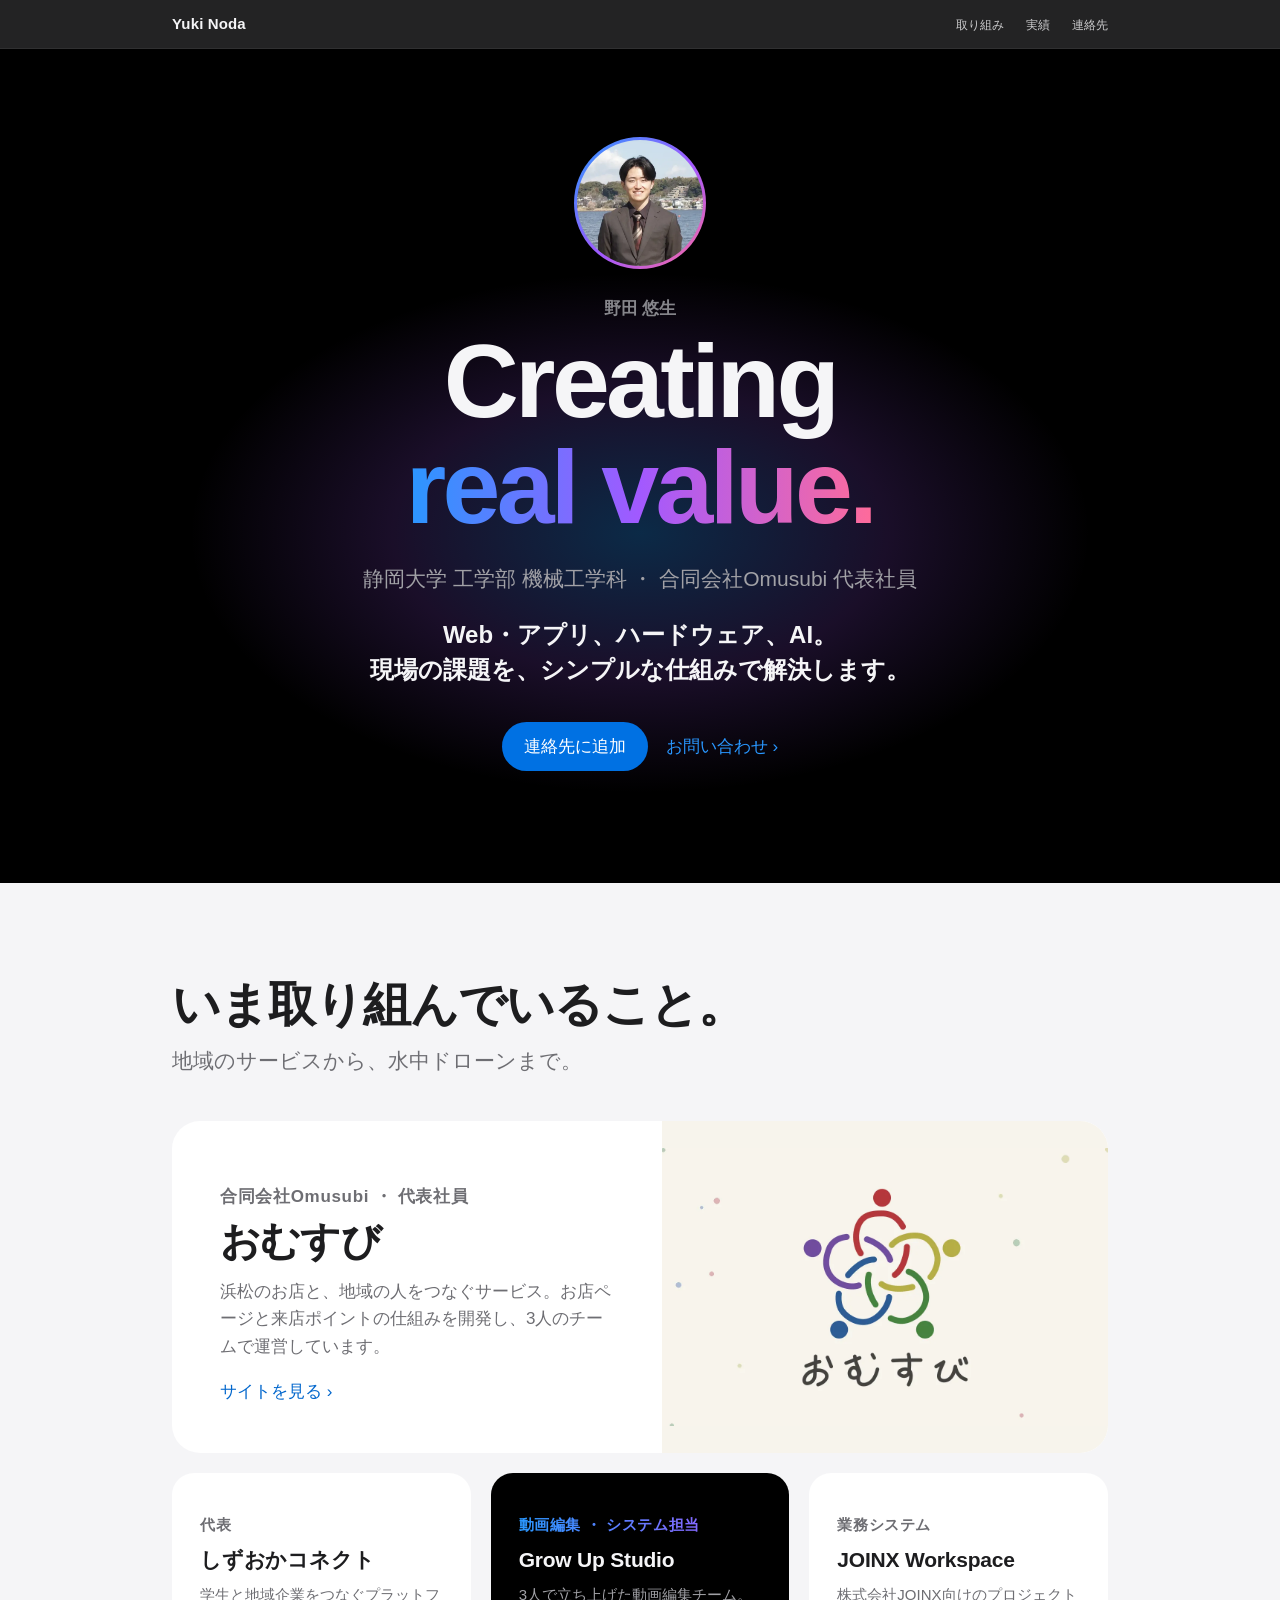
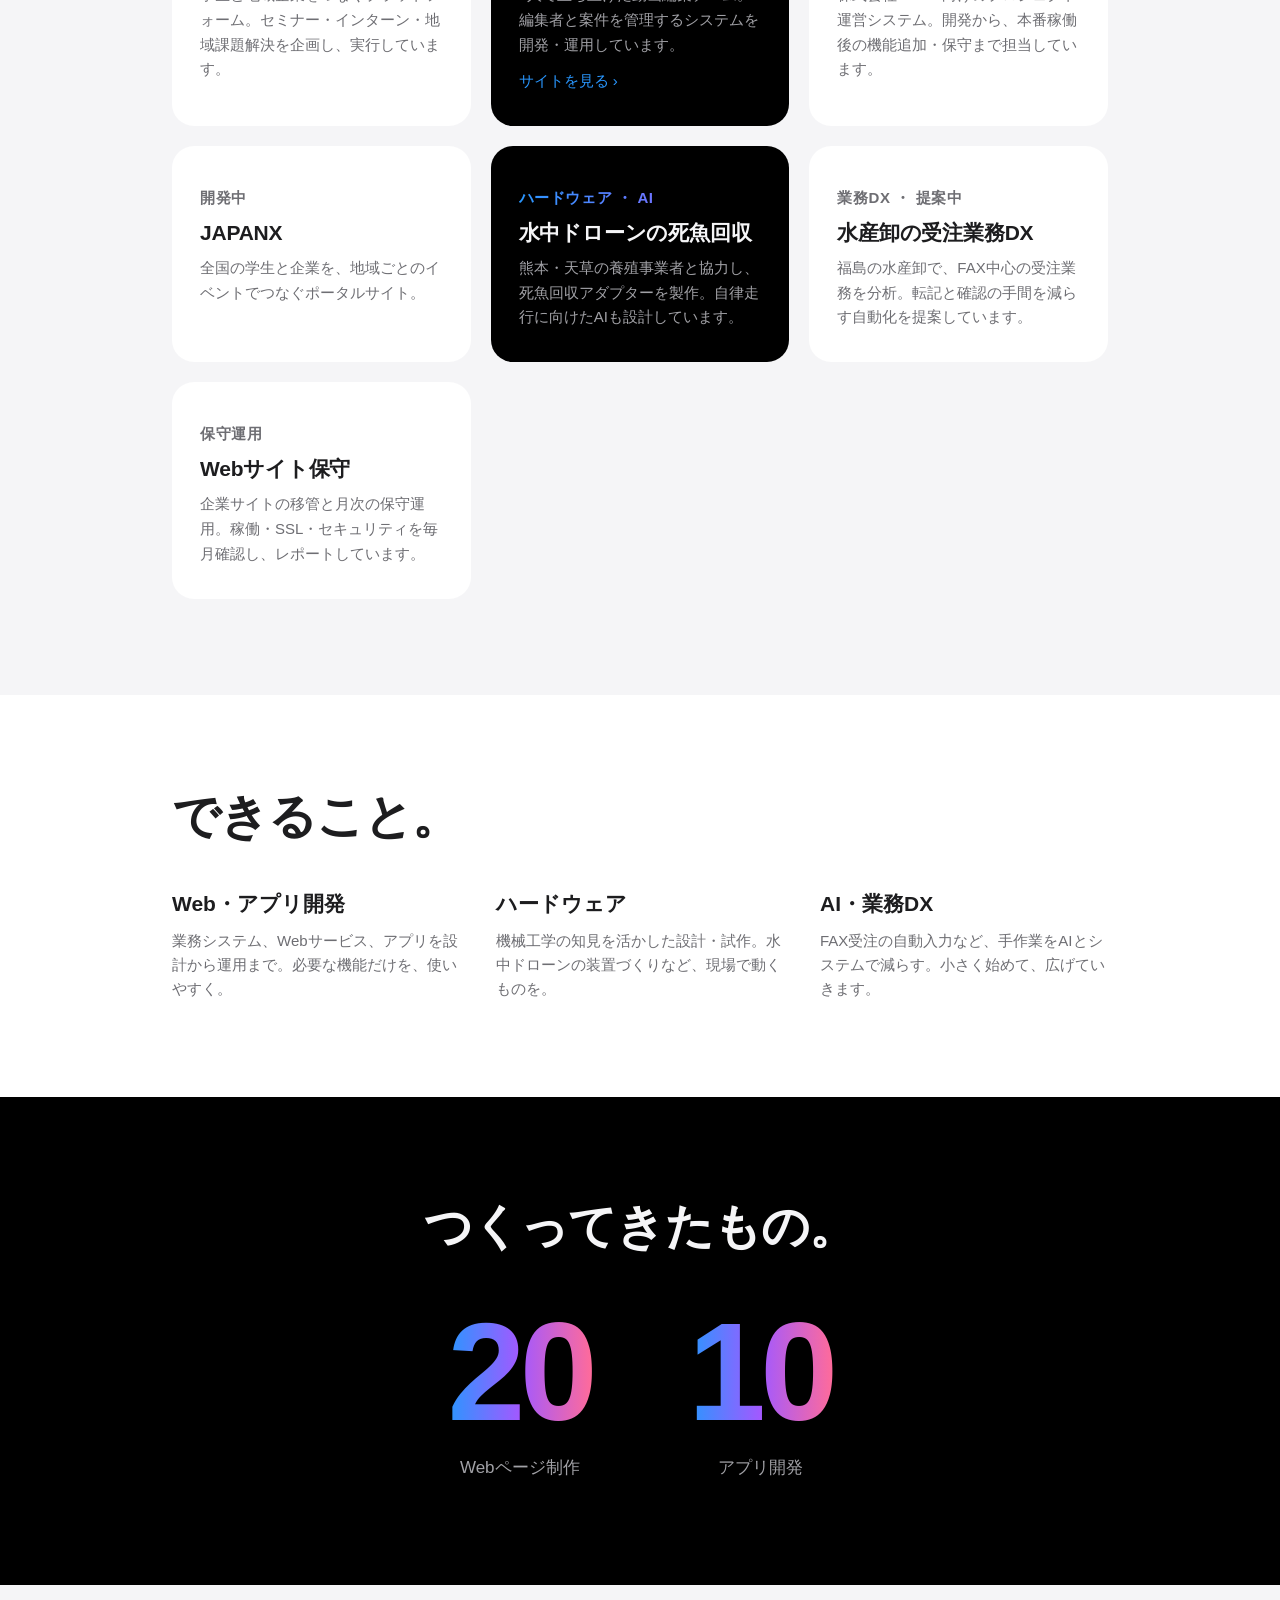
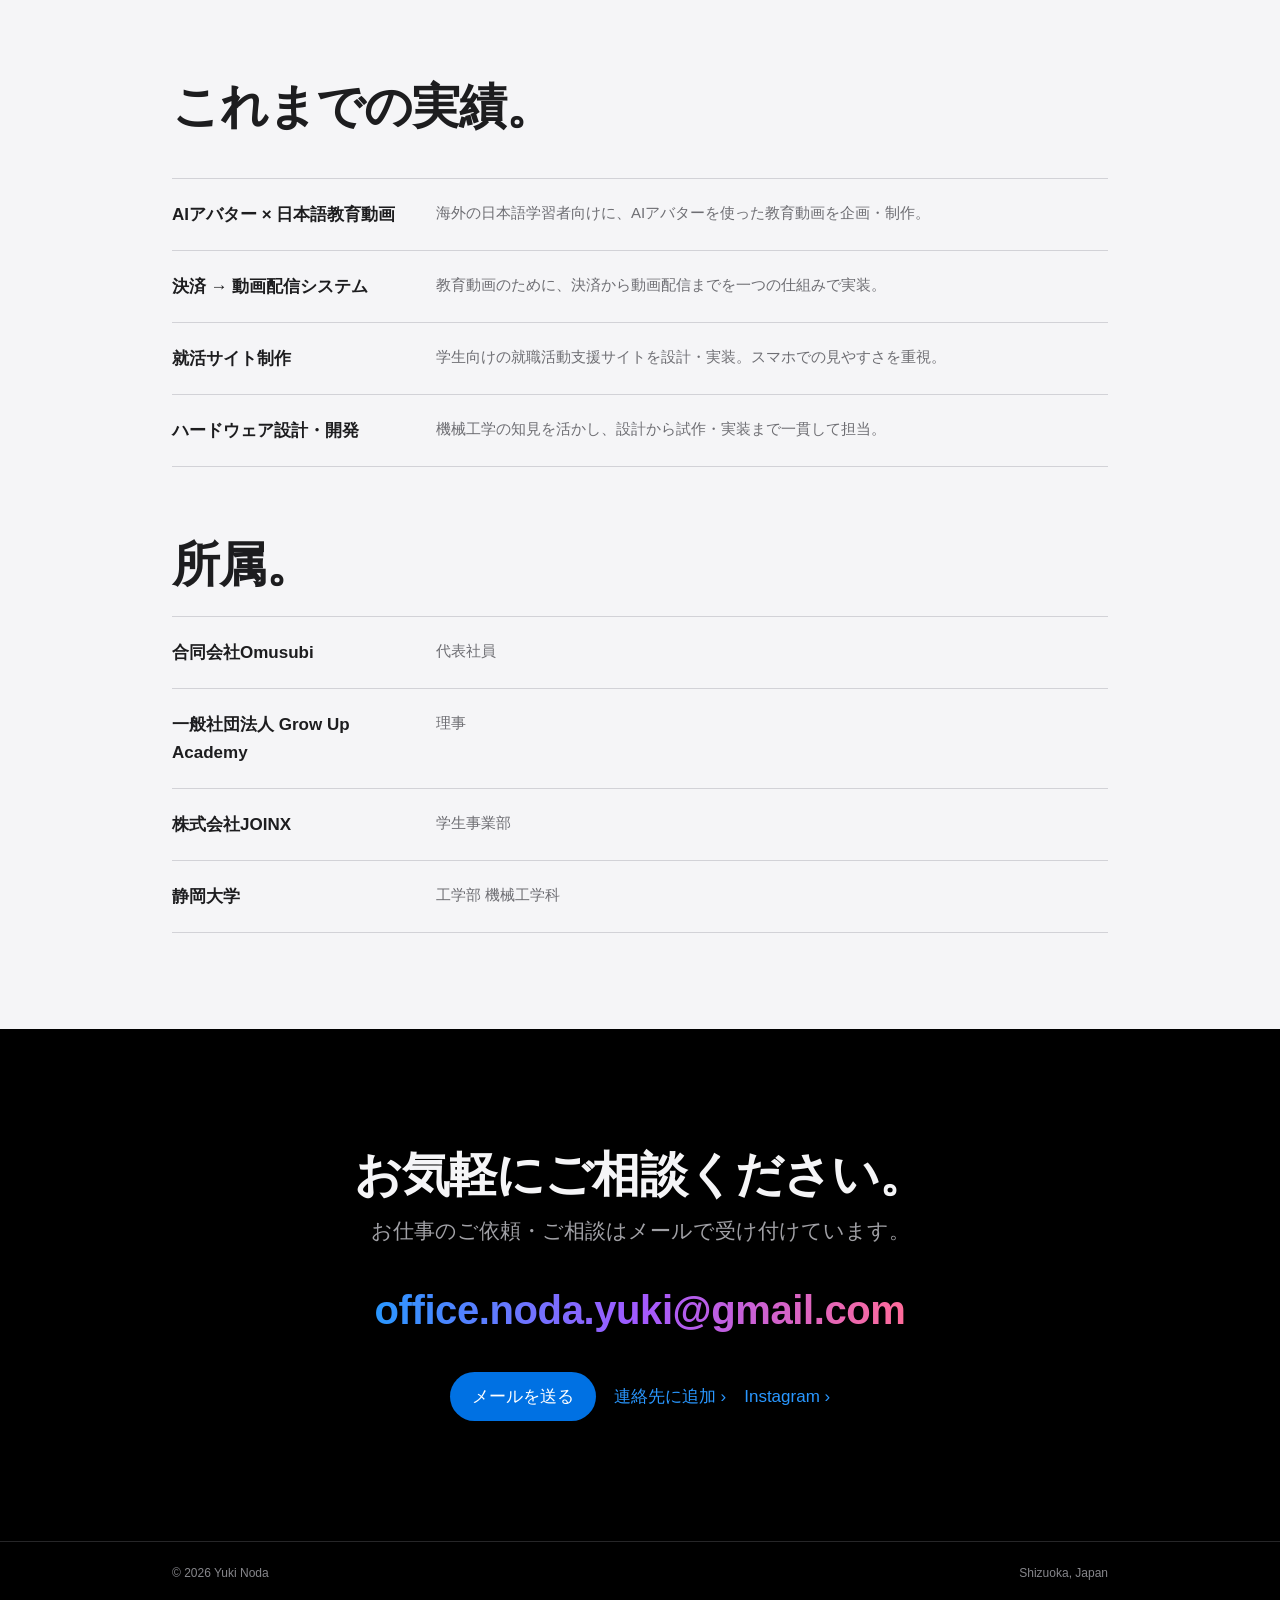
==== commit a593465d: "見た目を強化（黒のヒーロー・グラデーション見出し・スクロールで現れる演出・黒のアクセントカード） Co-Authored-By: Claude Opus 5.5 <noreply@anthropic." ====
--- a/index.html
+++ b/index.html
@@ -5,7 +5,7 @@
 <meta name="viewport" content="width=device-width, initial-scale=1">
 <title>野田 悠生 | Yuki Noda</title>
 <meta name="description" content="野田 悠生（Yuki Noda）。静岡大学 工学部 機械工学科、合同会社Omusubi 代表社員。Web・アプリ、ハードウェア、AIで現場の課題を解決します。">
-<meta name="theme-color" content="#ffffff">
+<meta name="theme-color" content="#000000">
 <meta property="og:title" content="野田 悠生 | Yuki Noda">
 <meta property="og:description" content="Creating real value. Web・アプリ、ハードウェア、AIで現場の課題を解決します。">
 <meta property="og:url" content="https://noda.omusubi-machi.com/">
@@ -27,22 +27,31 @@
 img{display:block;max-width:100%;height:auto}
 .wrap{max-width:980px;margin:0 auto;padding:0 22px}
 
-/* nav */
-.nav{position:sticky;top:0;z-index:10;background:rgba(255,255,255,.96);border-bottom:1px solid rgba(0,0,0,.08)}
+/* nav (dark, like Apple) */
+.nav{position:sticky;top:0;z-index:10;background:rgba(22,22,23,.94);border-bottom:1px solid rgba(255,255,255,.06)}
 .nav .wrap{display:flex;align-items:center;justify-content:space-between;height:48px}
-.nav-name{font-size:15px;font-weight:600;color:var(--text);letter-spacing:.01em}
+.nav-name{font-size:15px;font-weight:600;color:#f5f5f7;letter-spacing:.01em}
 .nav-name:hover{text-decoration:none}
 .nav ul{display:flex;gap:22px;list-style:none}
-.nav ul a{font-size:12px;color:var(--text);opacity:.8}
+.nav ul a{font-size:12px;color:#f5f5f7;opacity:.8}
 .nav ul a:hover{opacity:1;text-decoration:none}
 
-/* hero */
-.hero{text-align:center;padding:72px 0 88px}
-.portrait{width:132px;height:132px;border-radius:50%;margin:0 auto 26px;object-fit:cover}
-.eyebrow{font-size:17px;font-weight:600;color:var(--sub);margin-bottom:6px}
-.hero h1{font-size:clamp(44px,8.4vw,84px);line-height:1.04;font-weight:700;letter-spacing:-.025em}
-.hero .role{font-size:clamp(17px,2.2vw,21px);color:var(--sub);margin-top:18px;font-weight:500}
+/* hero (dark + gradient) */
+.hero{text-align:center;padding:88px 0 112px;background:#000;color:#f5f5f7;position:relative;overflow:hidden}
+.hero::before{content:"";position:absolute;left:50%;top:58%;width:900px;height:520px;transform:translate(-50%,-50%);
+  background:radial-gradient(closest-side,rgba(41,151,255,.28),rgba(162,89,255,.16) 55%,transparent 100%);pointer-events:none}
+.hero .wrap{position:relative}
+.portrait{width:132px;height:132px;border-radius:50%;margin:0 auto 26px;object-fit:cover;
+  padding:3px;background:linear-gradient(135deg,#2997ff,#a259ff 55%,#ff6b9a)}
+.eyebrow{font-size:17px;font-weight:600;color:#86868b;margin-bottom:6px}
+.hero h1{font-size:clamp(48px,9.6vw,104px);line-height:1.02;font-weight:700;letter-spacing:-.035em}
+.grad{background:linear-gradient(90deg,#2997ff 0%,#a259ff 50%,#ff6b9a 100%);-webkit-background-clip:text;background-clip:text;color:transparent}
+.hero .role{font-size:clamp(17px,2.2vw,21px);color:#a1a1a6;margin-top:22px;font-weight:500}
 .hero .lead{font-size:clamp(19px,2.6vw,24px);margin:22px auto 0;max-width:640px;font-weight:600;line-height:1.45}
+.hero .more{color:#2997ff}
+.hero .portrait,.hero .eyebrow,.hero h1,.hero .role,.hero .lead,.hero .cta{animation:heroIn .9s cubic-bezier(.2,.7,.2,1) both}
+.hero .eyebrow{animation-delay:.05s}.hero h1{animation-delay:.1s}.hero .role{animation-delay:.2s}.hero .lead{animation-delay:.28s}.hero .cta{animation-delay:.36s}
+@keyframes heroIn{from{opacity:0;transform:translateY(24px) scale(.985)}to{opacity:1;transform:none}}
 .cta{display:flex;gap:18px;justify-content:center;align-items:center;flex-wrap:wrap;margin-top:34px}
 .btn{display:inline-block;background:var(--blue);color:#fff;font-size:17px;padding:11px 22px;border-radius:980px;font-weight:500}
 .btn:hover{background:#0077ed;text-decoration:none}
@@ -68,7 +77,13 @@
 
 /* cards */
 .grid{display:grid;grid-template-columns:repeat(3,1fr);gap:20px;margin-top:20px}
-.card{background:#fff;border-radius:22px;padding:30px 28px 32px}
+.card{background:#fff;border-radius:22px;padding:30px 28px 32px;transition:transform .35s cubic-bezier(.2,.7,.2,1),box-shadow .35s}
+.card:hover,.feature:hover{transform:translateY(-4px);box-shadow:0 18px 40px rgba(0,0,0,.08)}
+.feature{transition:transform .35s cubic-bezier(.2,.7,.2,1),box-shadow .35s}
+.card.dark{background:#000;color:#f5f5f7}
+.card.dark p{color:#a1a1a6}
+.card.dark .tag{background:linear-gradient(90deg,#2997ff,#a259ff);-webkit-background-clip:text;background-clip:text;color:transparent}
+.card.dark .more{color:#2997ff}
 .card h4{font-size:21px;font-weight:700;letter-spacing:-.01em;margin-top:8px;line-height:1.3}
 .card p{color:var(--sub);font-size:15px;margin-top:10px;line-height:1.65}
 .card .more{display:inline-block;margin-top:12px;font-size:15px}
@@ -77,9 +92,11 @@
 .skills{display:grid;grid-template-columns:repeat(3,1fr);gap:36px}
 .skill h4{font-size:21px;font-weight:700}
 .skill p{color:var(--sub);font-size:15px;margin-top:8px}
-.stats{display:flex;gap:64px;justify-content:center;margin-top:72px;text-align:center}
-.stat b{display:block;font-size:clamp(48px,7vw,72px);font-weight:700;letter-spacing:-.03em;line-height:1}
-.stat span{color:var(--sub);font-size:15px;display:block;margin-top:8px}
+.band{background:#000;color:#f5f5f7;text-align:center;padding:104px 0}
+.band .sec-title{color:#f5f5f7}
+.stats{display:flex;gap:96px;justify-content:center;margin-top:48px;text-align:center}
+.stat b{display:block;font-size:clamp(72px,12vw,140px);font-weight:700;letter-spacing:-.04em;line-height:1}
+.stat span{color:#a1a1a6;font-size:17px;display:block;margin-top:12px}
 
 /* list */
 .list{list-style:none;border-top:1px solid var(--line)}
@@ -87,13 +104,26 @@
 .list b{font-size:17px;font-weight:600}
 .list span{color:var(--sub);font-size:15px}
 
-/* contact */
-.contact{text-align:center}
-.contact .mail{display:inline-block;font-size:clamp(20px,3.4vw,32px);font-weight:600;margin-top:28px;color:var(--text);word-break:break-all}
+/* contact (dark finale) */
+.contact{text-align:center;background:#000;color:#f5f5f7;padding:120px 0}
+.contact .sec-lead{color:#a1a1a6}
+.contact .mail{display:inline-block;font-size:clamp(22px,4vw,40px);font-weight:700;margin-top:30px;letter-spacing:-.01em;word-break:break-all}
+.contact .mail:hover{text-decoration:none;opacity:.85}
+.contact .more{color:#2997ff}
 .contact .cta{margin-top:30px}
 
-footer{border-top:1px solid var(--line);padding:22px 0 40px;color:var(--sub);font-size:12px}
+footer{background:#000;border-top:1px solid #262628;padding:22px 0 40px;color:#86868b;font-size:12px}
 footer .wrap{display:flex;justify-content:space-between;gap:12px;flex-wrap:wrap}
+
+/* scroll reveal (CSS only) */
+@supports (animation-timeline: view()){
+  .reveal{animation:rise linear both;animation-timeline:view();animation-range:entry 0% cover 22%}
+}
+@keyframes rise{from{opacity:0;transform:translateY(48px)}to{opacity:1;transform:none}}
+@media (prefers-reduced-motion:reduce){
+  .reveal,.hero *{animation:none!important}
+  .card,.feature{transition:none}
+}
 
 @media (max-width:860px){
   .feature{grid-template-columns:1fr}
@@ -109,7 +139,9 @@
   .nav ul{gap:16px}
   .grid{grid-template-columns:1fr}
   .list li{grid-template-columns:1fr;gap:4px}
-  .stats{gap:40px}
+  .stats{gap:44px}
+  .band{padding:80px 0}
+  .contact{padding:88px 0}
 }
 </style>
 </head>
@@ -132,7 +164,7 @@
   <div class="wrap">
     <img class="portrait" src="portrait.webp" width="480" height="480" alt="野田 悠生" fetchpriority="high">
     <p class="eyebrow">野田 悠生</p>
-    <h1>Creating<br>real value.</h1>
+    <h1>Creating<br><span class="grad">real value.</span></h1>
     <p class="role"><span class="nb">静岡大学 工学部 機械工学科</span> ・ <span class="nb">合同会社Omusubi 代表社員</span></p>
     <p class="lead">Web・アプリ、ハードウェア、AI。<br><span class="nb">現場の課題を、</span><span class="nb">シンプルな仕組みで解決します。</span></p>
     <div class="cta">
@@ -144,12 +176,12 @@
 
 <section id="projects" class="alt">
   <div class="wrap">
-    <div class="head">
+    <div class="head reveal">
       <h2 class="sec-title">いま取り組んでいること。</h2>
       <p class="sec-lead">地域のサービスから、水中ドローンまで。</p>
     </div>
 
-    <article class="feature">
+    <article class="feature reveal">
       <div class="feature-text">
         <p class="tag">合同会社Omusubi ・ 代表社員</p>
         <h3>おむすび</h3>
@@ -160,38 +192,38 @@
     </article>
 
     <div class="grid">
-      <article class="card">
+      <article class="card reveal">
         <p class="tag">代表</p>
         <h4>しずおかコネクト</h4>
         <p>学生と地域企業をつなぐプラットフォーム。セミナー・インターン・地域課題解決を企画し、実行しています。</p>
       </article>
-      <article class="card">
+      <article class="card reveal dark">
         <p class="tag">動画編集 ・ システム担当</p>
         <h4>Grow Up Studio</h4>
         <p>3人で立ち上げた動画編集チーム。編集者と案件を管理するシステムを開発・運用しています。</p>
         <a class="more" href="https://growupstudiojp.com/" target="_blank" rel="noopener">サイトを見る</a>
       </article>
-      <article class="card">
+      <article class="card reveal">
         <p class="tag">業務システム</p>
         <h4>JOINX Workspace</h4>
         <p>株式会社JOINX向けのプロジェクト運営システム。開発から、本番稼働後の機能追加・保守まで担当しています。</p>
       </article>
-      <article class="card">
+      <article class="card reveal">
         <p class="tag">開発中</p>
         <h4>JAPANX</h4>
         <p>全国の学生と企業を、地域ごとのイベントでつなぐポータルサイト。</p>
       </article>
-      <article class="card">
+      <article class="card reveal dark">
         <p class="tag">ハードウェア ・ AI</p>
         <h4>水中ドローンの死魚回収</h4>
         <p>熊本・天草の養殖事業者と協力し、死魚回収アダプターを製作。自律走行に向けたAIも設計しています。</p>
       </article>
-      <article class="card">
+      <article class="card reveal">
         <p class="tag">業務DX ・ 提案中</p>
         <h4>水産卸の受注業務DX</h4>
         <p>福島の水産卸で、FAX中心の受注業務を分析。転記と確認の手間を減らす自動化を提案しています。</p>
       </article>
-      <article class="card">
+      <article class="card reveal">
         <p class="tag">保守運用</p>
         <h4>Webサイト保守</h4>
         <p>企業サイトの移管と月次の保守運用。稼働・SSL・セキュリティを毎月確認し、レポートしています。</p>
@@ -202,36 +234,42 @@
 
 <section id="skills">
   <div class="wrap">
-    <div class="head">
+    <div class="head reveal">
       <h2 class="sec-title">できること。</h2>
     </div>
     <div class="skills">
-      <div class="skill">
+      <div class="skill reveal">
         <h4>Web・アプリ開発</h4>
         <p>業務システム、Webサービス、アプリを設計から運用まで。必要な機能だけを、使いやすく。</p>
       </div>
-      <div class="skill">
+      <div class="skill reveal">
         <h4>ハードウェア</h4>
         <p>機械工学の知見を活かした設計・試作。水中ドローンの装置づくりなど、現場で動くものを。</p>
       </div>
-      <div class="skill">
+      <div class="skill reveal">
         <h4>AI・業務DX</h4>
         <p>FAX受注の自動入力など、手作業をAIとシステムで減らす。小さく始めて、広げていきます。</p>
       </div>
     </div>
-    <div class="stats">
-      <div class="stat"><b>20</b><span>Webページ制作</span></div>
-      <div class="stat"><b>10</b><span>アプリ開発</span></div>
+  </div>
+</section>
+
+<section class="band">
+  <div class="wrap">
+    <h2 class="sec-title reveal">つくってきたもの。</h2>
+    <div class="stats reveal">
+      <div class="stat"><b class="grad">20</b><span>Webページ制作</span></div>
+      <div class="stat"><b class="grad">10</b><span>アプリ開発</span></div>
     </div>
   </div>
 </section>
 
 <section id="works" class="alt">
   <div class="wrap">
-    <div class="head">
+    <div class="head reveal">
       <h2 class="sec-title">これまでの実績。</h2>
     </div>
-    <ul class="list">
+    <ul class="list reveal">
       <li><b>AIアバター × 日本語教育動画</b><span>海外の日本語学習者向けに、AIアバターを使った教育動画を企画・制作。</span></li>
       <li><b>決済 → 動画配信システム</b><span>教育動画のために、決済から動画配信までを一つの仕組みで実装。</span></li>
       <li><b>就活サイト制作</b><span>学生向けの就職活動支援サイトを設計・実装。スマホでの見やすさを重視。</span></li>
@@ -240,7 +278,7 @@
     <div class="head" style="margin:72px 0 24px">
       <h2 class="sec-title">所属。</h2>
     </div>
-    <ul class="list">
+    <ul class="list reveal">
       <li><b>合同会社Omusubi</b><span>代表社員</span></li>
       <li><b>一般社団法人 Grow Up Academy</b><span>理事</span></li>
       <li><b>株式会社JOINX</b><span>学生事業部</span></li>
@@ -251,9 +289,9 @@
 
 <section id="contact" class="contact">
   <div class="wrap">
-    <h2 class="sec-title">お気軽にご相談ください。</h2>
+    <h2 class="sec-title reveal">お気軽に<span class="nb">ご相談ください。</span></h2>
     <p class="sec-lead">お仕事のご依頼・ご相談はメールで受け付けています。</p>
-    <a class="mail" href="mailto:office.noda.yuki@gmail.com">office.noda.yuki@gmail.com</a>
+    <a class="mail grad" href="mailto:office.noda.yuki@gmail.com">office.noda.yuki@gmail.com</a>
     <div class="cta">
       <a class="btn" href="mailto:office.noda.yuki@gmail.com">メールを送る</a>
       <a class="more" href="yuki-noda.vcf" download="yuki-noda.vcf">連絡先に追加</a>
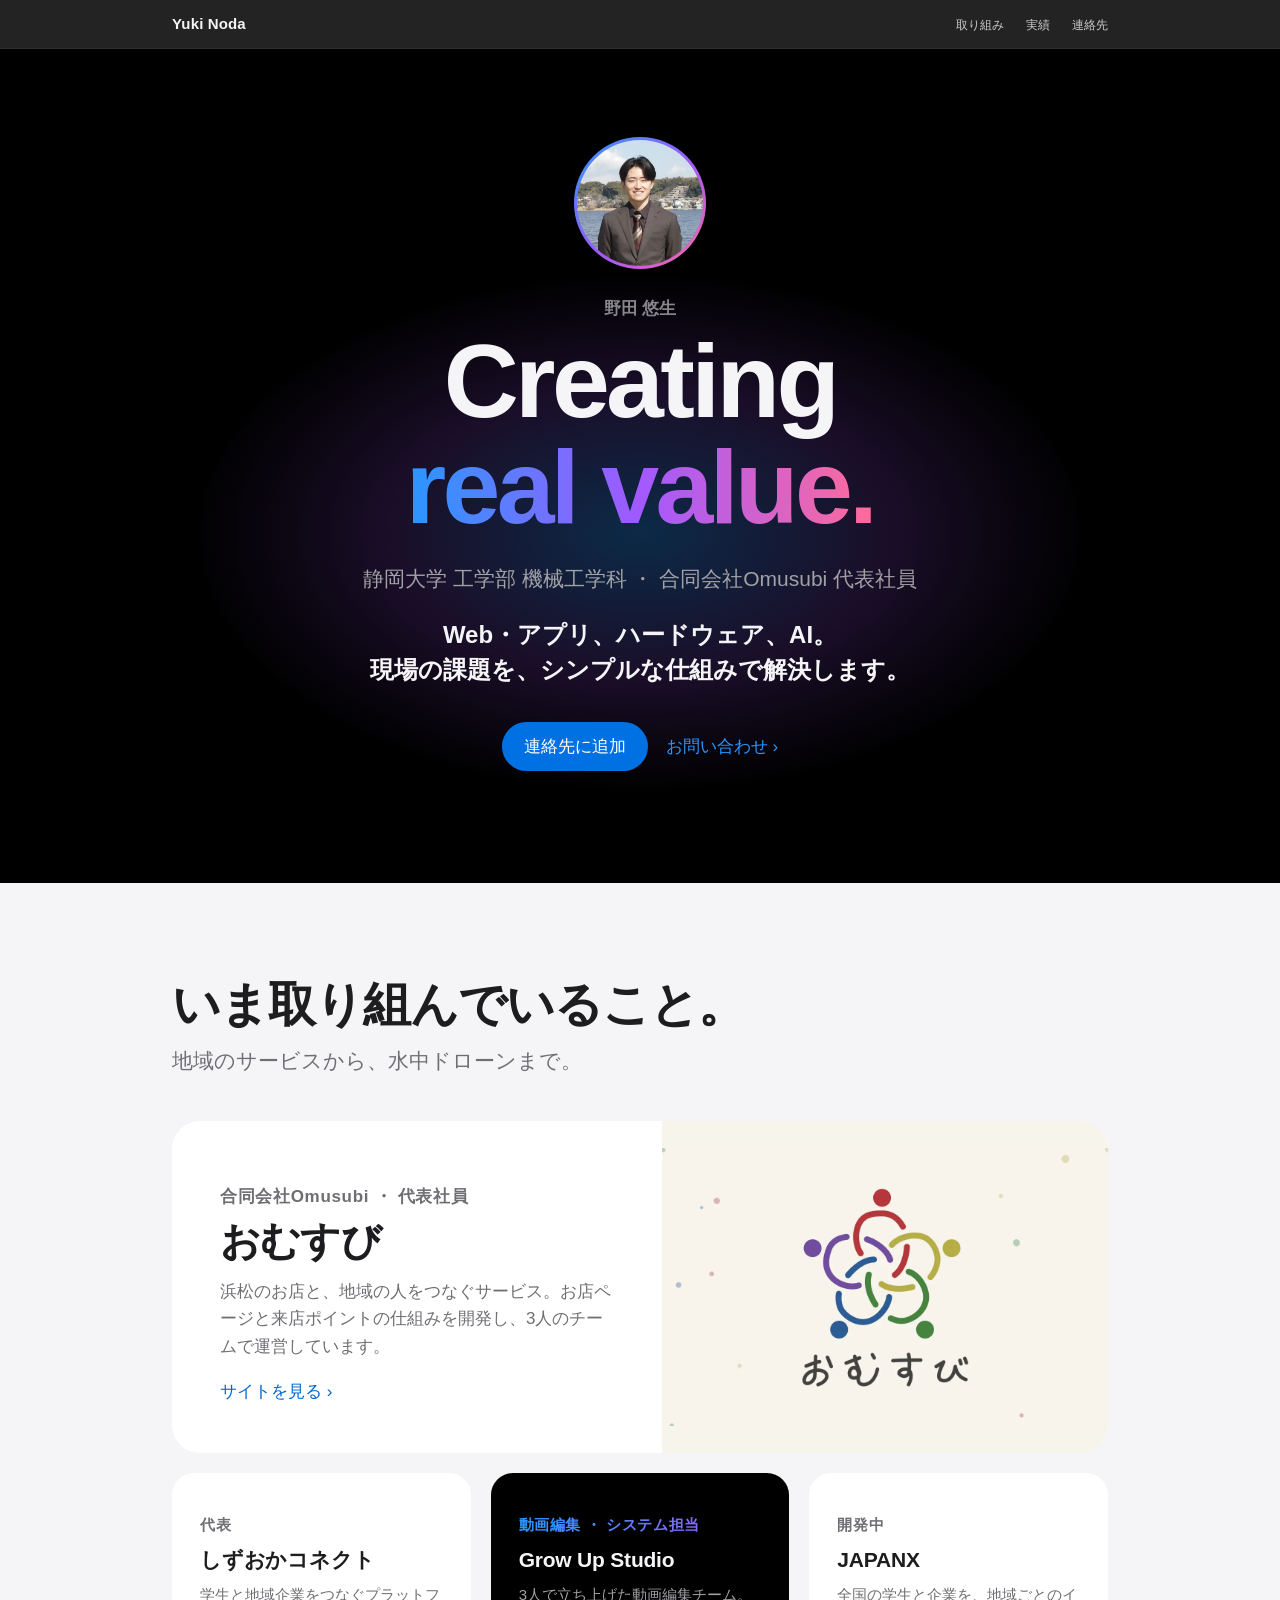
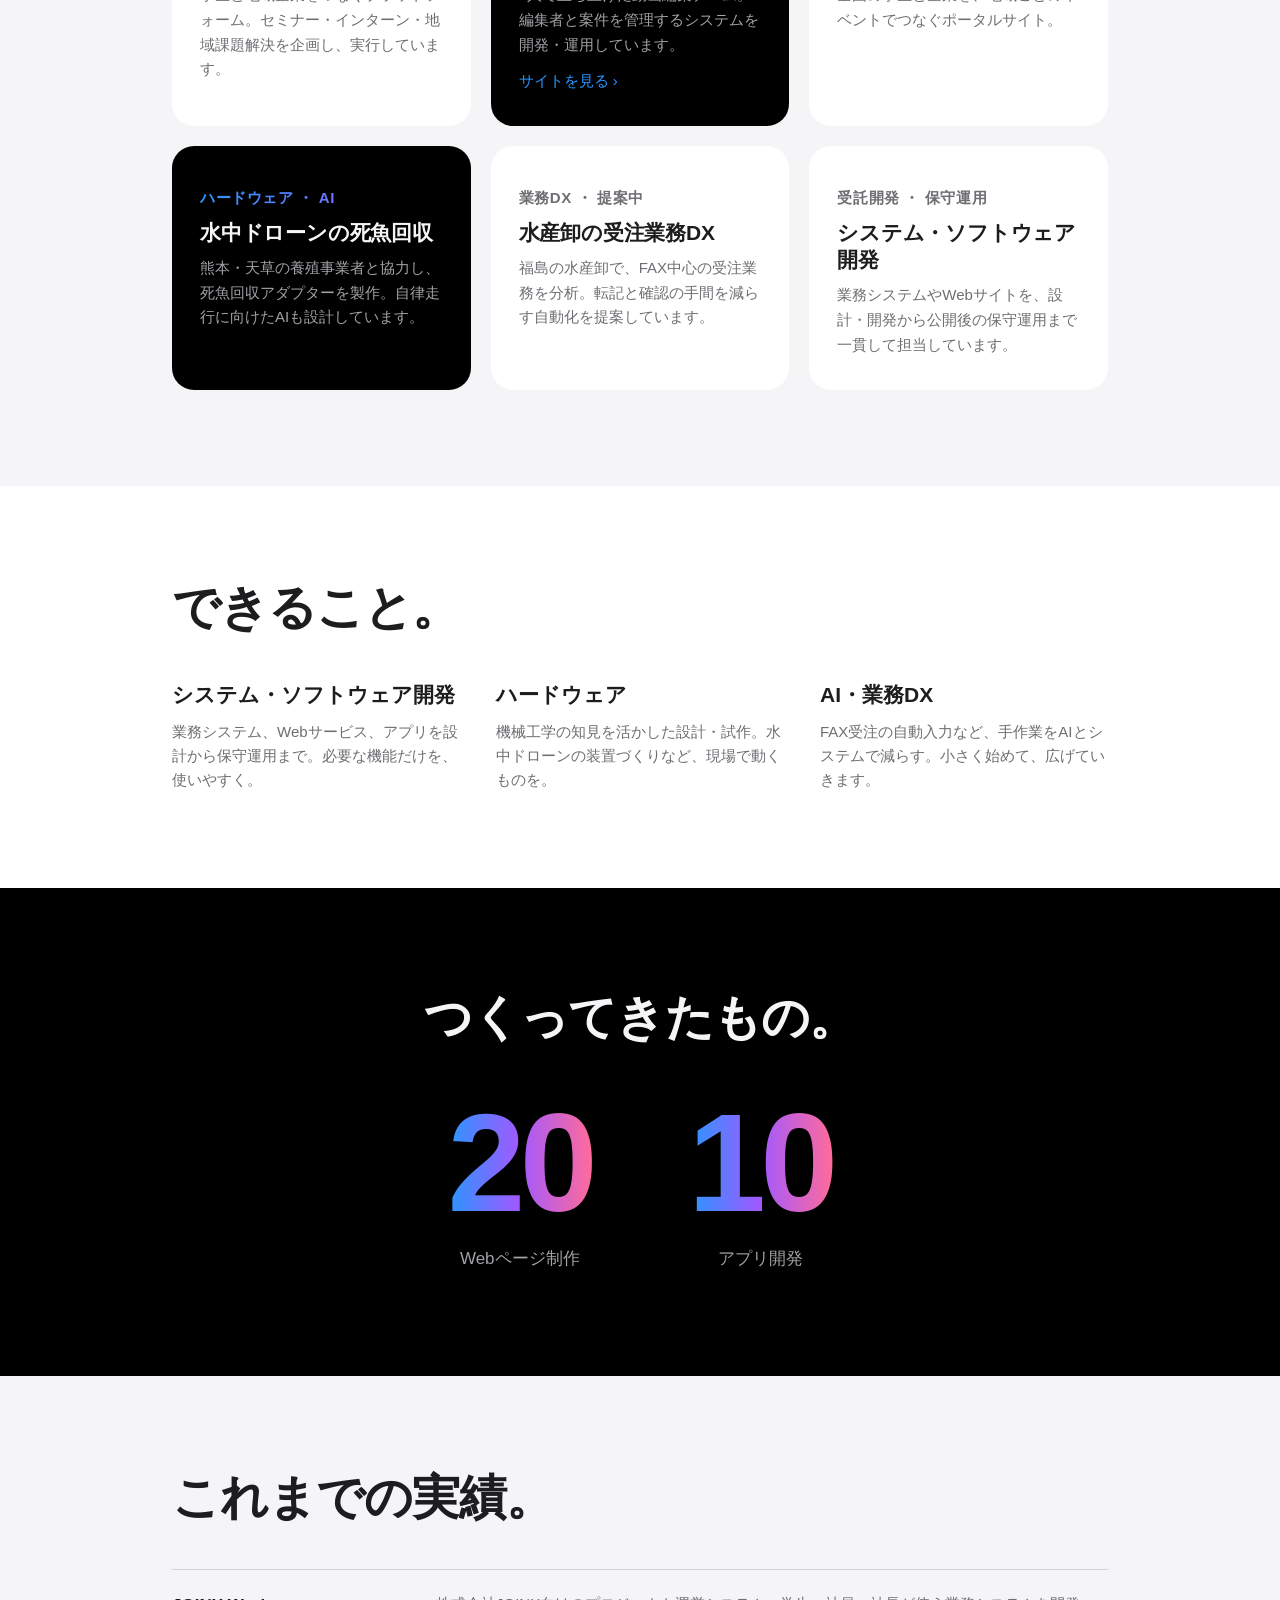
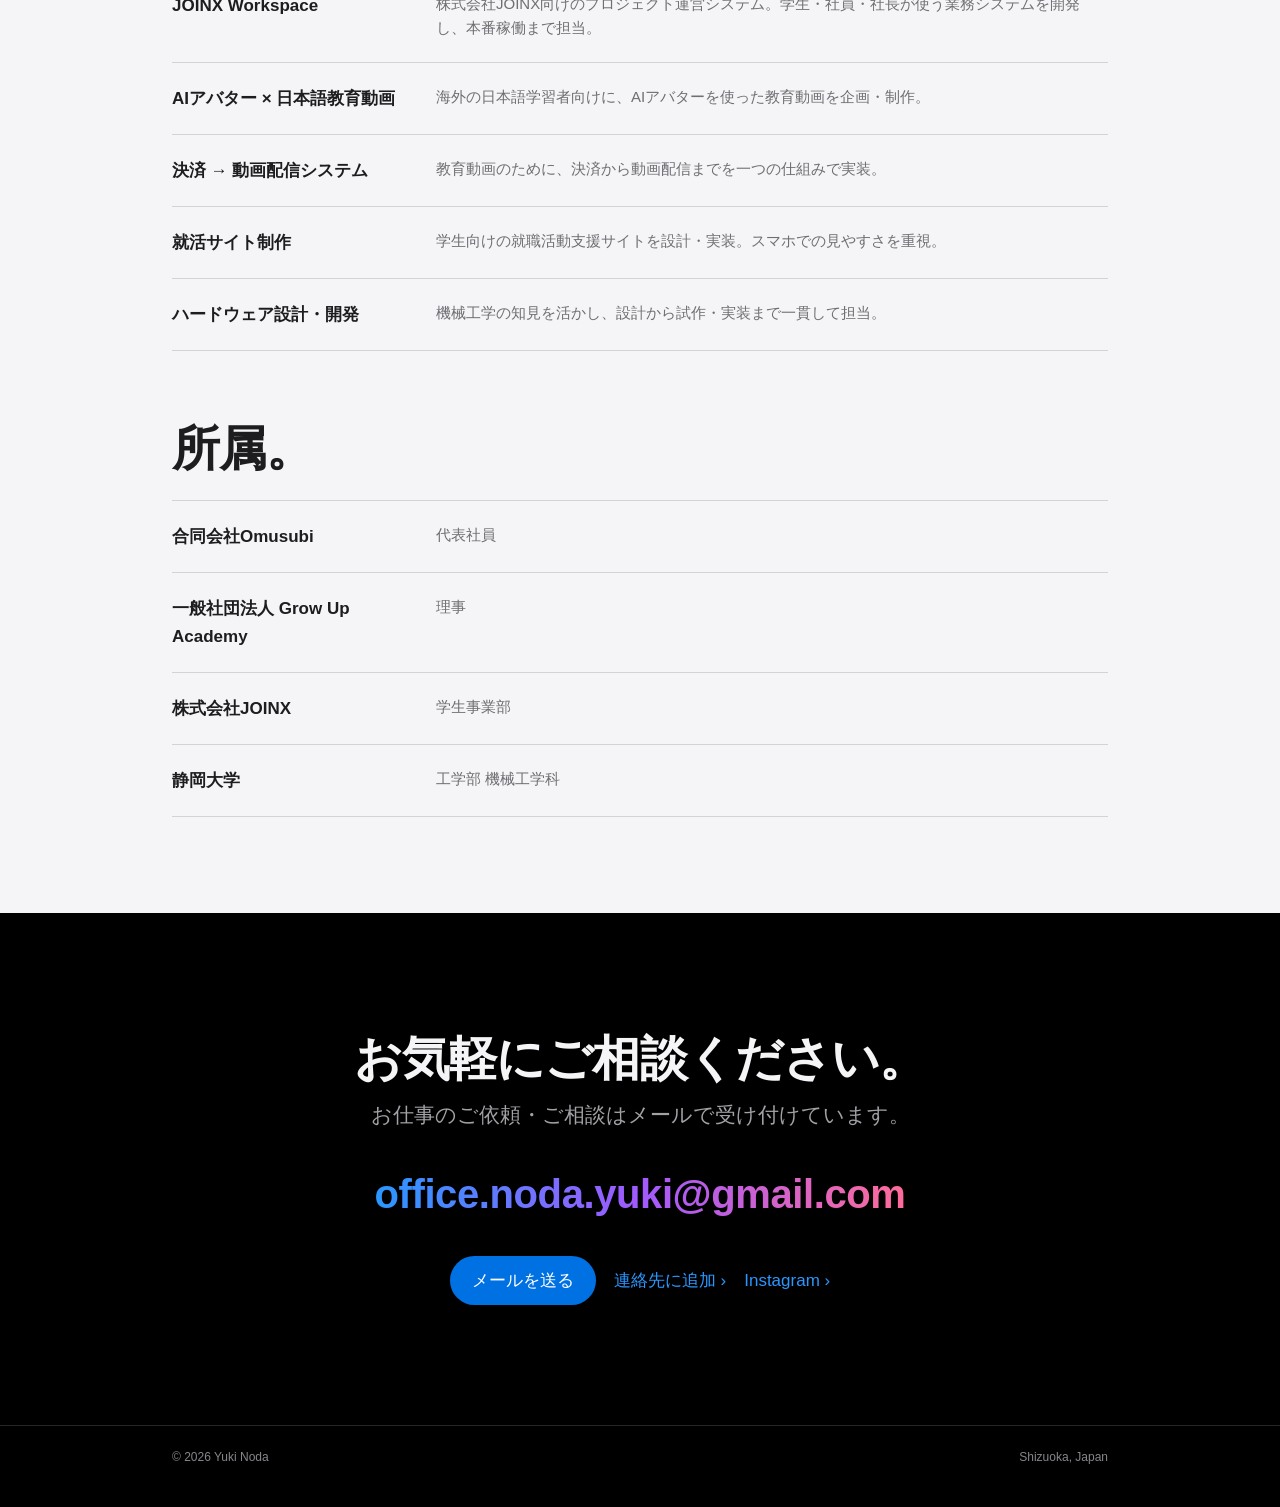
==== commit 8248ba6d: "JOINX Workspaceを実績へ移動、保守運用をシステム・ソフトウェア開発に統合 Co-Authored-By: Claude Opus 5.5 <noreply@anthropic.com> " ====
--- a/index.html
+++ b/index.html
@@ -204,11 +204,6 @@
         <a class="more" href="https://growupstudiojp.com/" target="_blank" rel="noopener">サイトを見る</a>
       </article>
       <article class="card reveal">
-        <p class="tag">業務システム</p>
-        <h4>JOINX Workspace</h4>
-        <p>株式会社JOINX向けのプロジェクト運営システム。開発から、本番稼働後の機能追加・保守まで担当しています。</p>
-      </article>
-      <article class="card reveal">
         <p class="tag">開発中</p>
         <h4>JAPANX</h4>
         <p>全国の学生と企業を、地域ごとのイベントでつなぐポータルサイト。</p>
@@ -224,9 +219,9 @@
         <p>福島の水産卸で、FAX中心の受注業務を分析。転記と確認の手間を減らす自動化を提案しています。</p>
       </article>
       <article class="card reveal">
-        <p class="tag">保守運用</p>
-        <h4>Webサイト保守</h4>
-        <p>企業サイトの移管と月次の保守運用。稼働・SSL・セキュリティを毎月確認し、レポートしています。</p>
+        <p class="tag">受託開発 ・ 保守運用</p>
+        <h4>システム・ソフトウェア開発</h4>
+        <p>業務システムやWebサイトを、設計・開発から公開後の保守運用まで一貫して担当しています。</p>
       </article>
     </div>
   </div>
@@ -239,8 +234,8 @@
     </div>
     <div class="skills">
       <div class="skill reveal">
-        <h4>Web・アプリ開発</h4>
-        <p>業務システム、Webサービス、アプリを設計から運用まで。必要な機能だけを、使いやすく。</p>
+        <h4>システム・ソフトウェア開発</h4>
+        <p>業務システム、Webサービス、アプリを設計から保守運用まで。必要な機能だけを、使いやすく。</p>
       </div>
       <div class="skill reveal">
         <h4>ハードウェア</h4>
@@ -270,6 +265,7 @@
       <h2 class="sec-title">これまでの実績。</h2>
     </div>
     <ul class="list reveal">
+      <li><b>JOINX Workspace</b><span>株式会社JOINX向けのプロジェクト運営システム。学生・社員・社長が使う業務システムを開発し、本番稼働まで担当。</span></li>
       <li><b>AIアバター × 日本語教育動画</b><span>海外の日本語学習者向けに、AIアバターを使った教育動画を企画・制作。</span></li>
       <li><b>決済 → 動画配信システム</b><span>教育動画のために、決済から動画配信までを一つの仕組みで実装。</span></li>
       <li><b>就活サイト制作</b><span>学生向けの就職活動支援サイトを設計・実装。スマホでの見やすさを重視。</span></li>
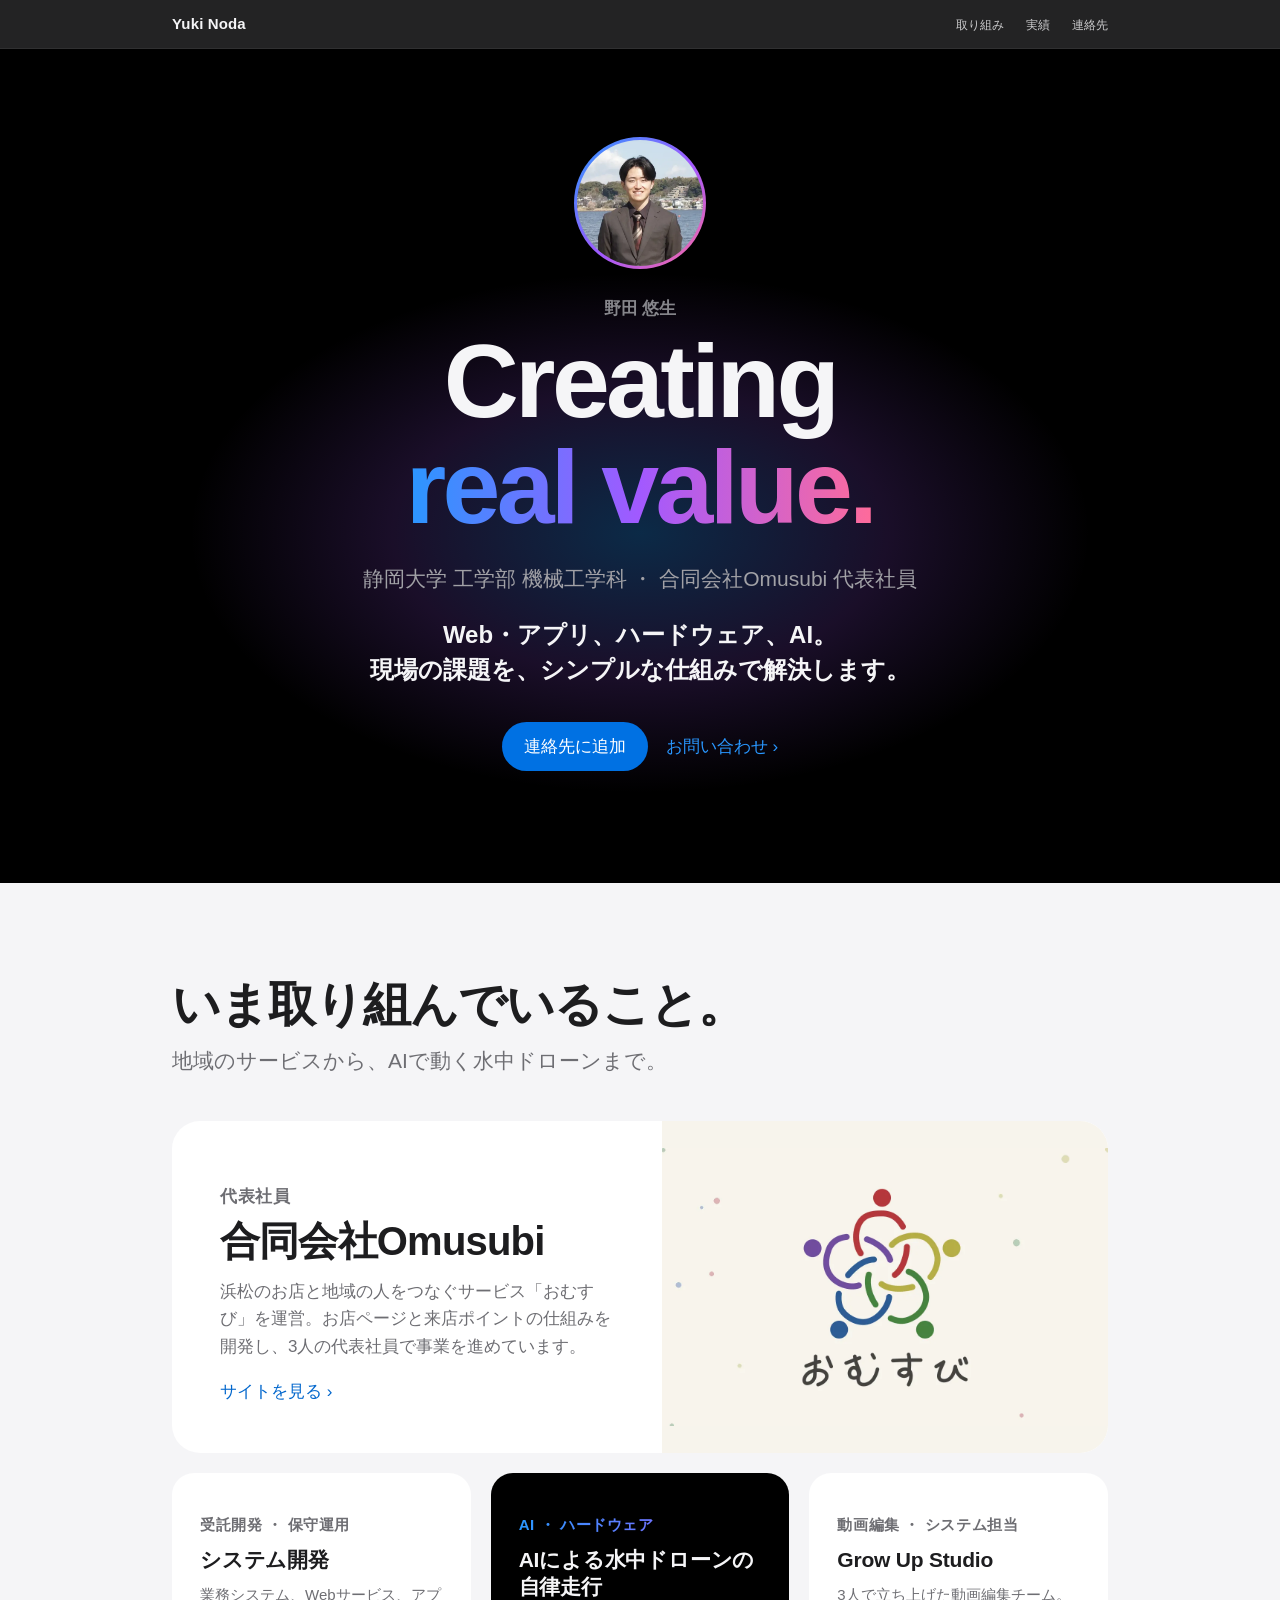
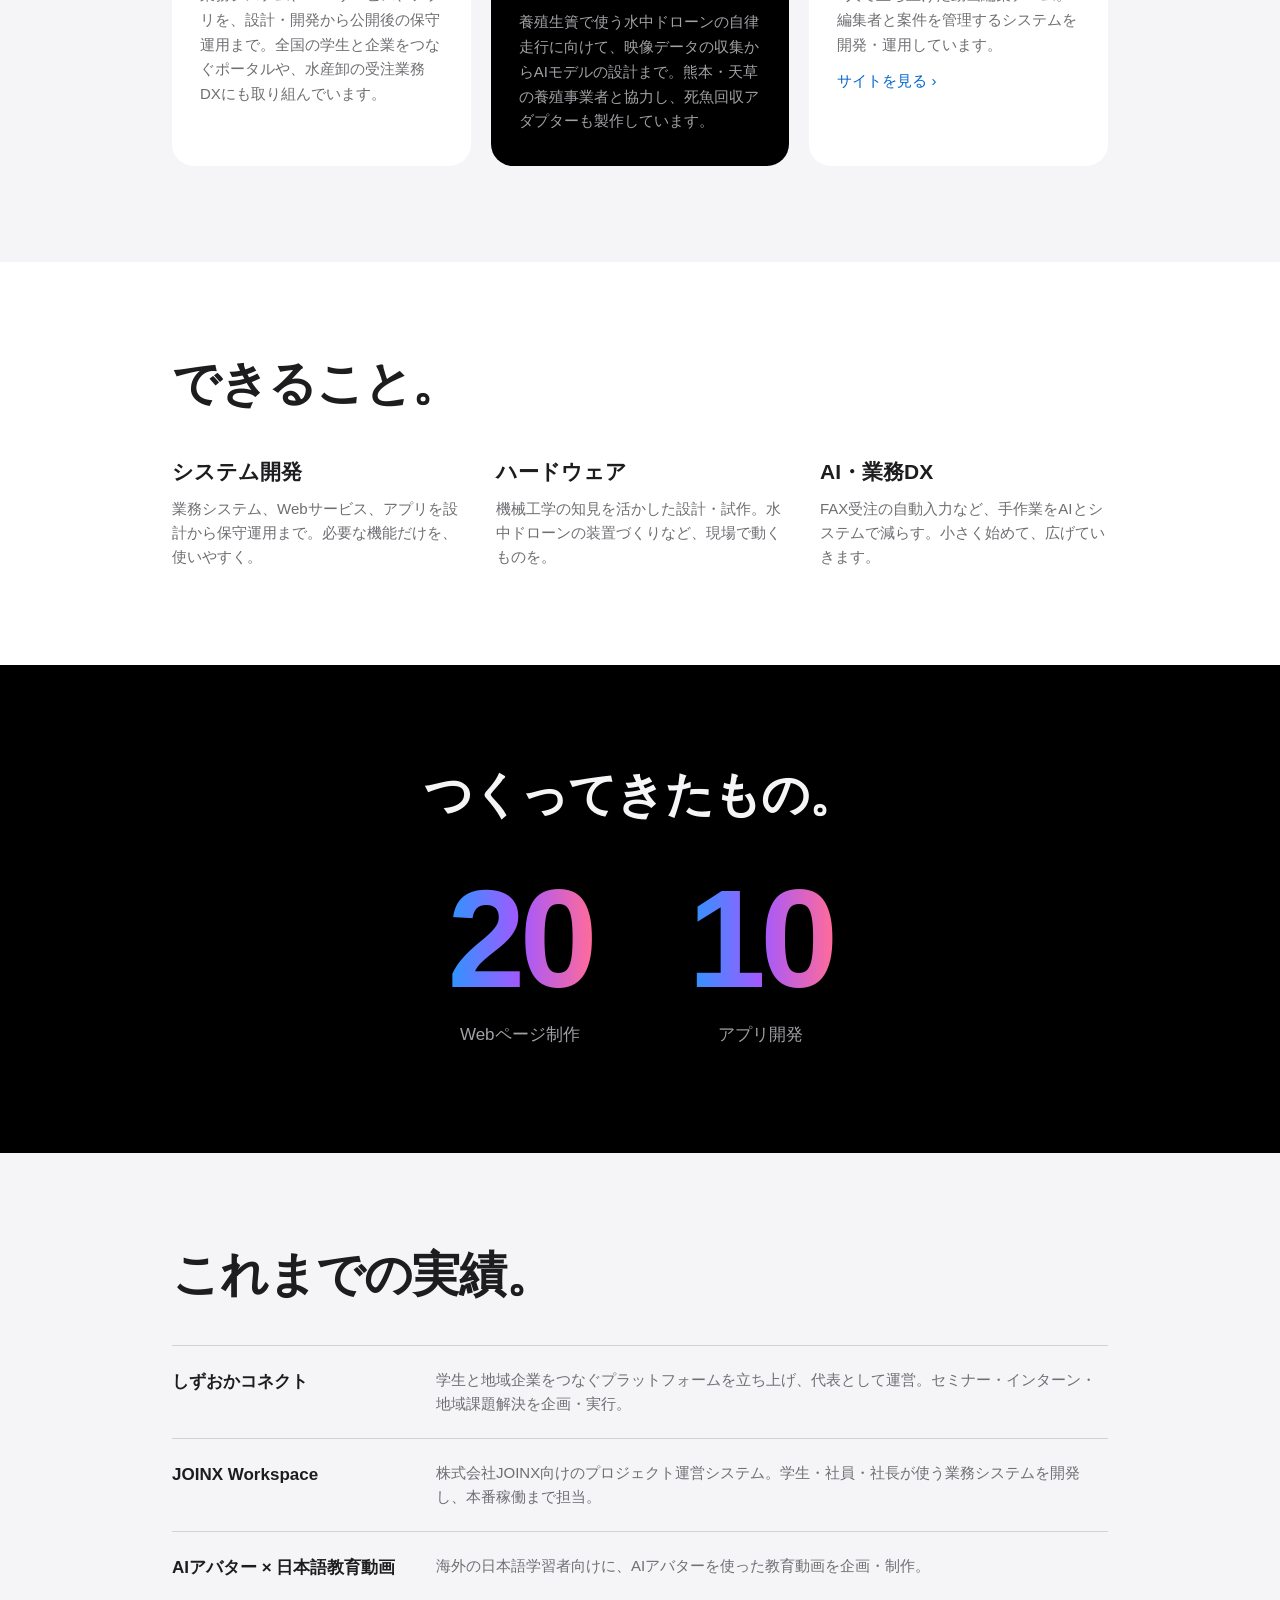
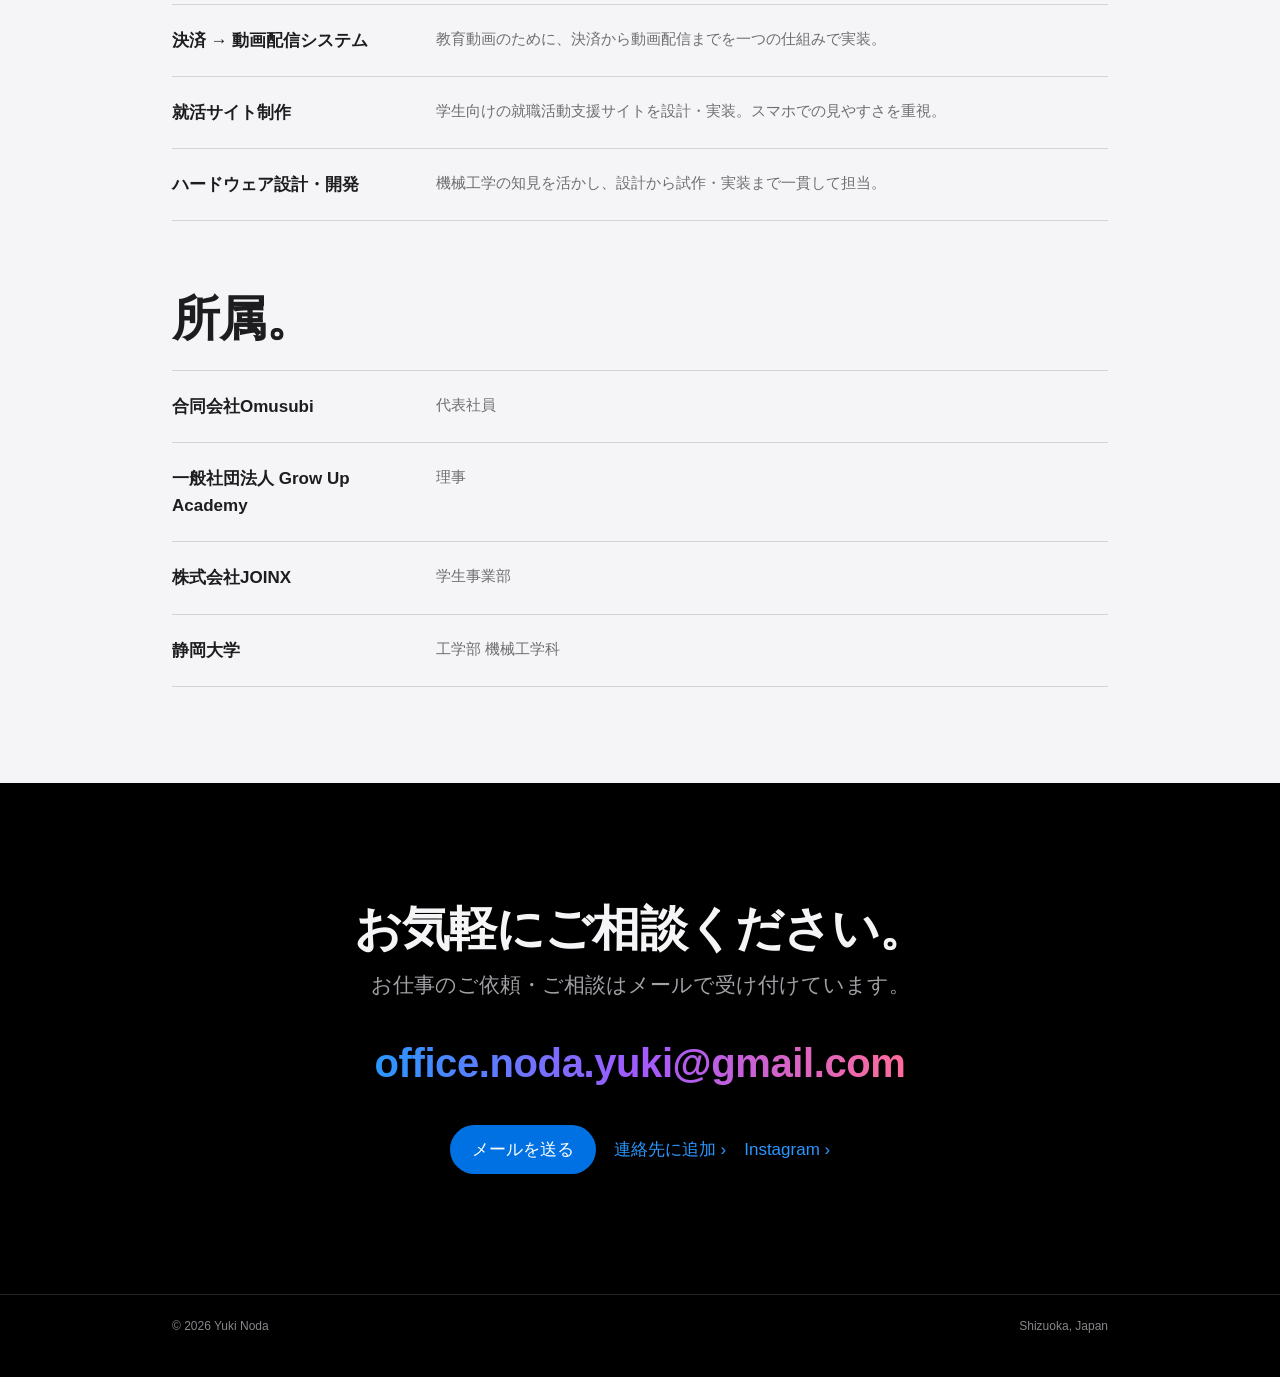
==== commit 33c4ebd6: "いま取り組んでいることを4つに整理（Omusubi・システム開発・水中ドローン自律走行・Grow Up Studio）、しずおかコネクトは実績へ Co-Authored-By: Claude Opus" ====
--- a/index.html
+++ b/index.html
@@ -178,14 +178,14 @@
   <div class="wrap">
     <div class="head reveal">
       <h2 class="sec-title">いま取り組んでいること。</h2>
-      <p class="sec-lead">地域のサービスから、水中ドローンまで。</p>
+      <p class="sec-lead">地域のサービスから、AIで動く水中ドローンまで。</p>
     </div>
 
     <article class="feature reveal">
       <div class="feature-text">
-        <p class="tag">合同会社Omusubi ・ 代表社員</p>
-        <h3>おむすび</h3>
-        <p>浜松のお店と、地域の人をつなぐサービス。お店ページと来店ポイントの仕組みを開発し、3人のチームで運営しています。</p>
+        <p class="tag">代表社員</p>
+        <h3>合同会社Omusubi</h3>
+        <p>浜松のお店と地域の人をつなぐサービス「おむすび」を運営。お店ページと来店ポイントの仕組みを開発し、3人の代表社員で事業を進めています。</p>
         <a class="more" href="https://omusubi-machi.com/" target="_blank" rel="noopener">サイトを見る</a>
       </div>
       <img src="img-omusubi.webp" width="1200" height="750" alt="おむすび ロゴ" loading="lazy" decoding="async">
@@ -193,36 +193,21 @@
 
     <div class="grid">
       <article class="card reveal">
-        <p class="tag">代表</p>
-        <h4>しずおかコネクト</h4>
-        <p>学生と地域企業をつなぐプラットフォーム。セミナー・インターン・地域課題解決を企画し、実行しています。</p>
+        <p class="tag">受託開発 ・ 保守運用</p>
+        <h4>システム開発</h4>
+        <p>業務システム、Webサービス、アプリを、設計・開発から公開後の保守運用まで。全国の学生と企業をつなぐポータルや、水産卸の受注業務DXにも取り組んでいます。</p>
       </article>
       <article class="card reveal dark">
+        <p class="tag">AI ・ ハードウェア</p>
+        <h4><span class="nb">AIによる</span><span class="nb">水中ドローンの</span><span class="nb">自律走行</span></h4>
+        <p>養殖生簀で使う水中ドローンの自律走行に向けて、映像データの収集からAIモデルの設計まで。熊本・天草の養殖事業者と協力し、死魚回収アダプターも製作しています。</p>
+      </article>
+      <article class="card reveal">
         <p class="tag">動画編集 ・ システム担当</p>
         <h4>Grow Up Studio</h4>
         <p>3人で立ち上げた動画編集チーム。編集者と案件を管理するシステムを開発・運用しています。</p>
         <a class="more" href="https://growupstudiojp.com/" target="_blank" rel="noopener">サイトを見る</a>
       </article>
-      <article class="card reveal">
-        <p class="tag">開発中</p>
-        <h4>JAPANX</h4>
-        <p>全国の学生と企業を、地域ごとのイベントでつなぐポータルサイト。</p>
-      </article>
-      <article class="card reveal dark">
-        <p class="tag">ハードウェア ・ AI</p>
-        <h4>水中ドローンの死魚回収</h4>
-        <p>熊本・天草の養殖事業者と協力し、死魚回収アダプターを製作。自律走行に向けたAIも設計しています。</p>
-      </article>
-      <article class="card reveal">
-        <p class="tag">業務DX ・ 提案中</p>
-        <h4>水産卸の受注業務DX</h4>
-        <p>福島の水産卸で、FAX中心の受注業務を分析。転記と確認の手間を減らす自動化を提案しています。</p>
-      </article>
-      <article class="card reveal">
-        <p class="tag">受託開発 ・ 保守運用</p>
-        <h4>システム・ソフトウェア開発</h4>
-        <p>業務システムやWebサイトを、設計・開発から公開後の保守運用まで一貫して担当しています。</p>
-      </article>
     </div>
   </div>
 </section>
@@ -234,7 +219,7 @@
     </div>
     <div class="skills">
       <div class="skill reveal">
-        <h4>システム・ソフトウェア開発</h4>
+        <h4>システム開発</h4>
         <p>業務システム、Webサービス、アプリを設計から保守運用まで。必要な機能だけを、使いやすく。</p>
       </div>
       <div class="skill reveal">
@@ -265,6 +250,7 @@
       <h2 class="sec-title">これまでの実績。</h2>
     </div>
     <ul class="list reveal">
+      <li><b>しずおかコネクト</b><span>学生と地域企業をつなぐプラットフォームを立ち上げ、代表として運営。セミナー・インターン・地域課題解決を企画・実行。</span></li>
       <li><b>JOINX Workspace</b><span>株式会社JOINX向けのプロジェクト運営システム。学生・社員・社長が使う業務システムを開発し、本番稼働まで担当。</span></li>
       <li><b>AIアバター × 日本語教育動画</b><span>海外の日本語学習者向けに、AIアバターを使った教育動画を企画・制作。</span></li>
       <li><b>決済 → 動画配信システム</b><span>教育動画のために、決済から動画配信までを一つの仕組みで実装。</span></li>
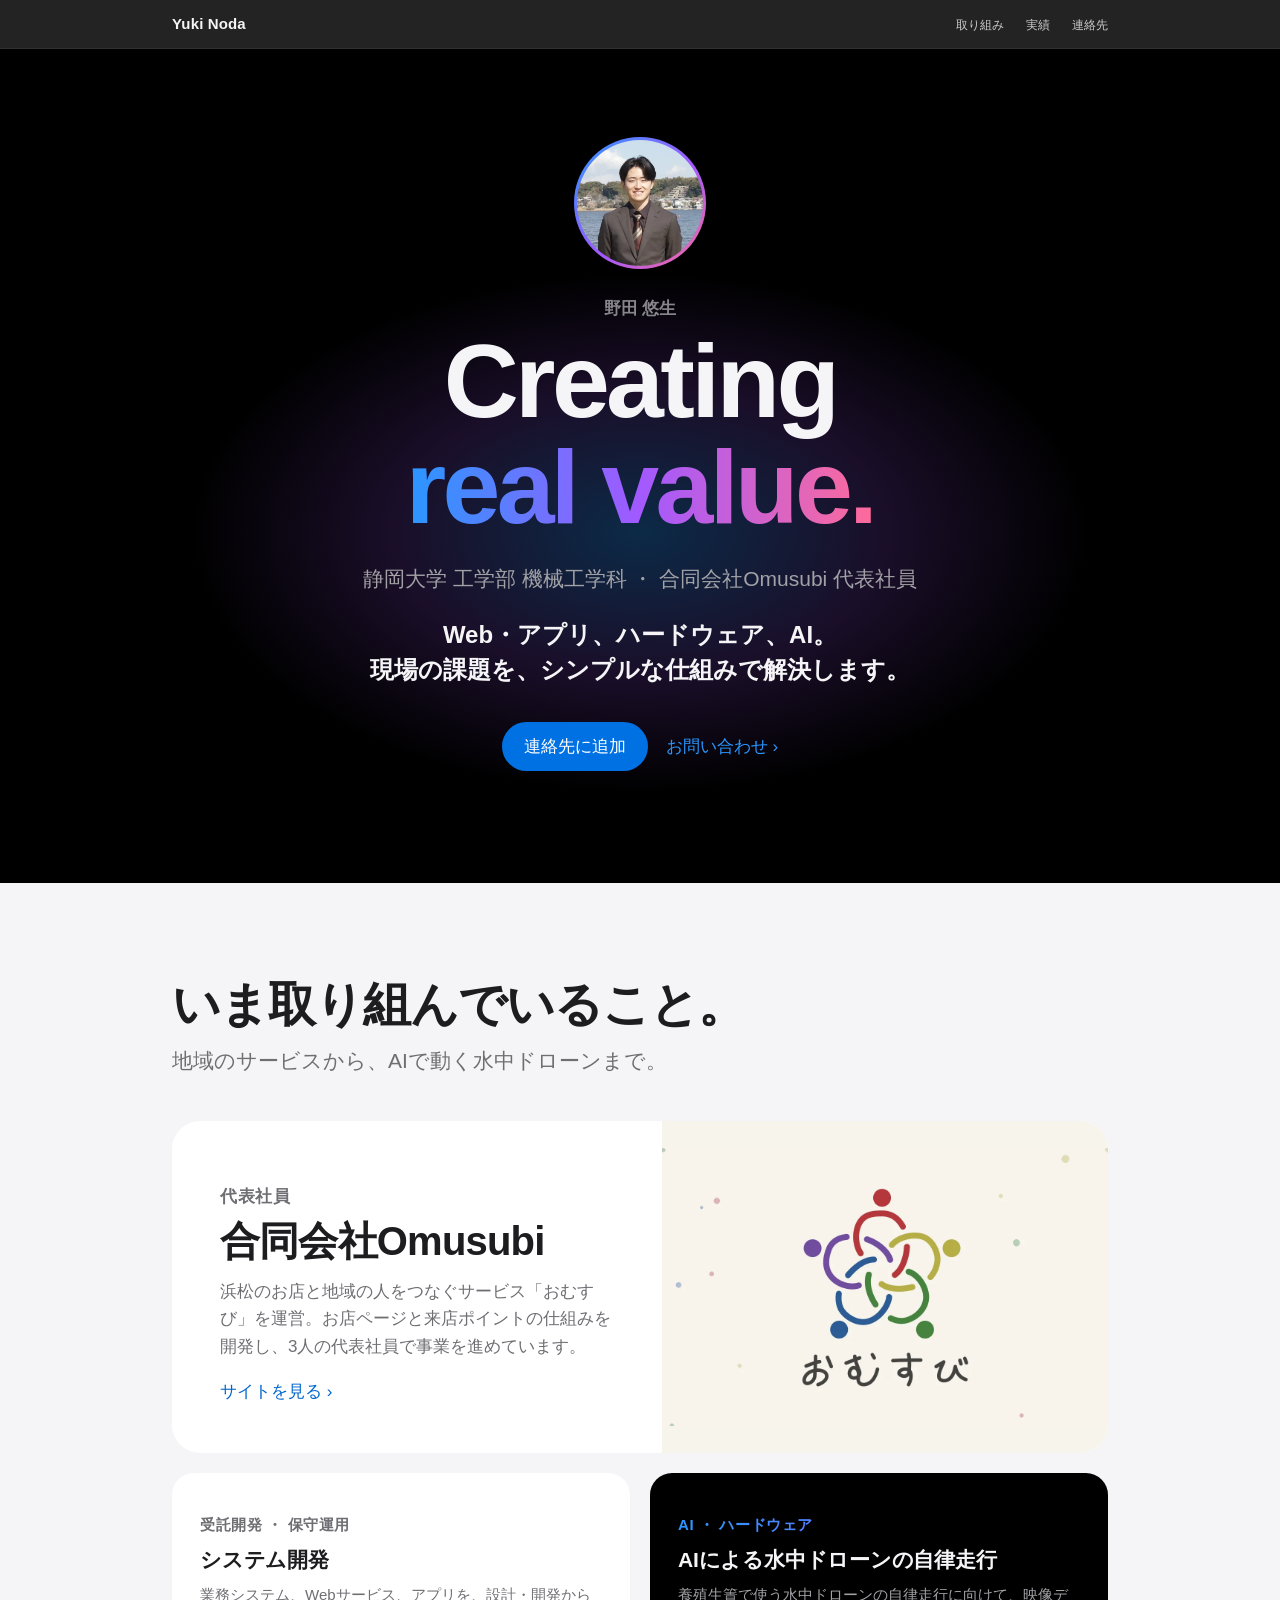
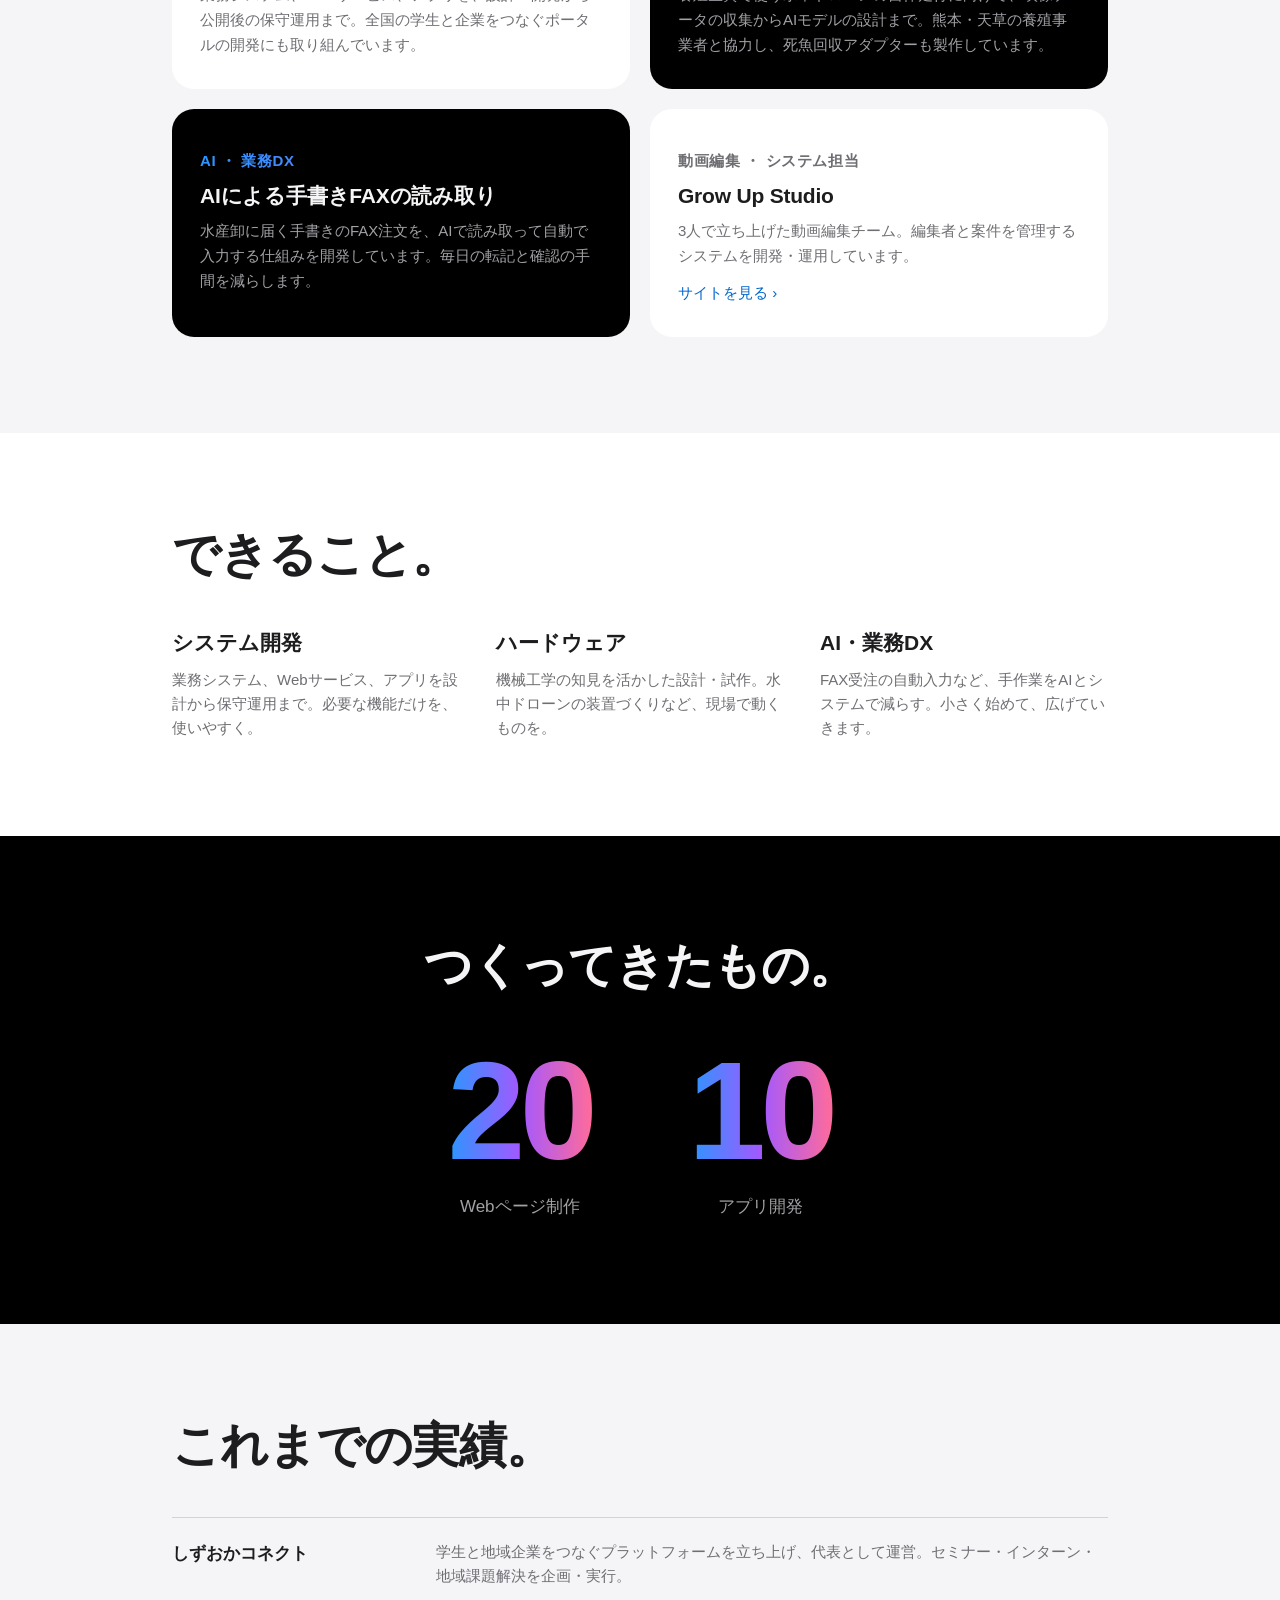
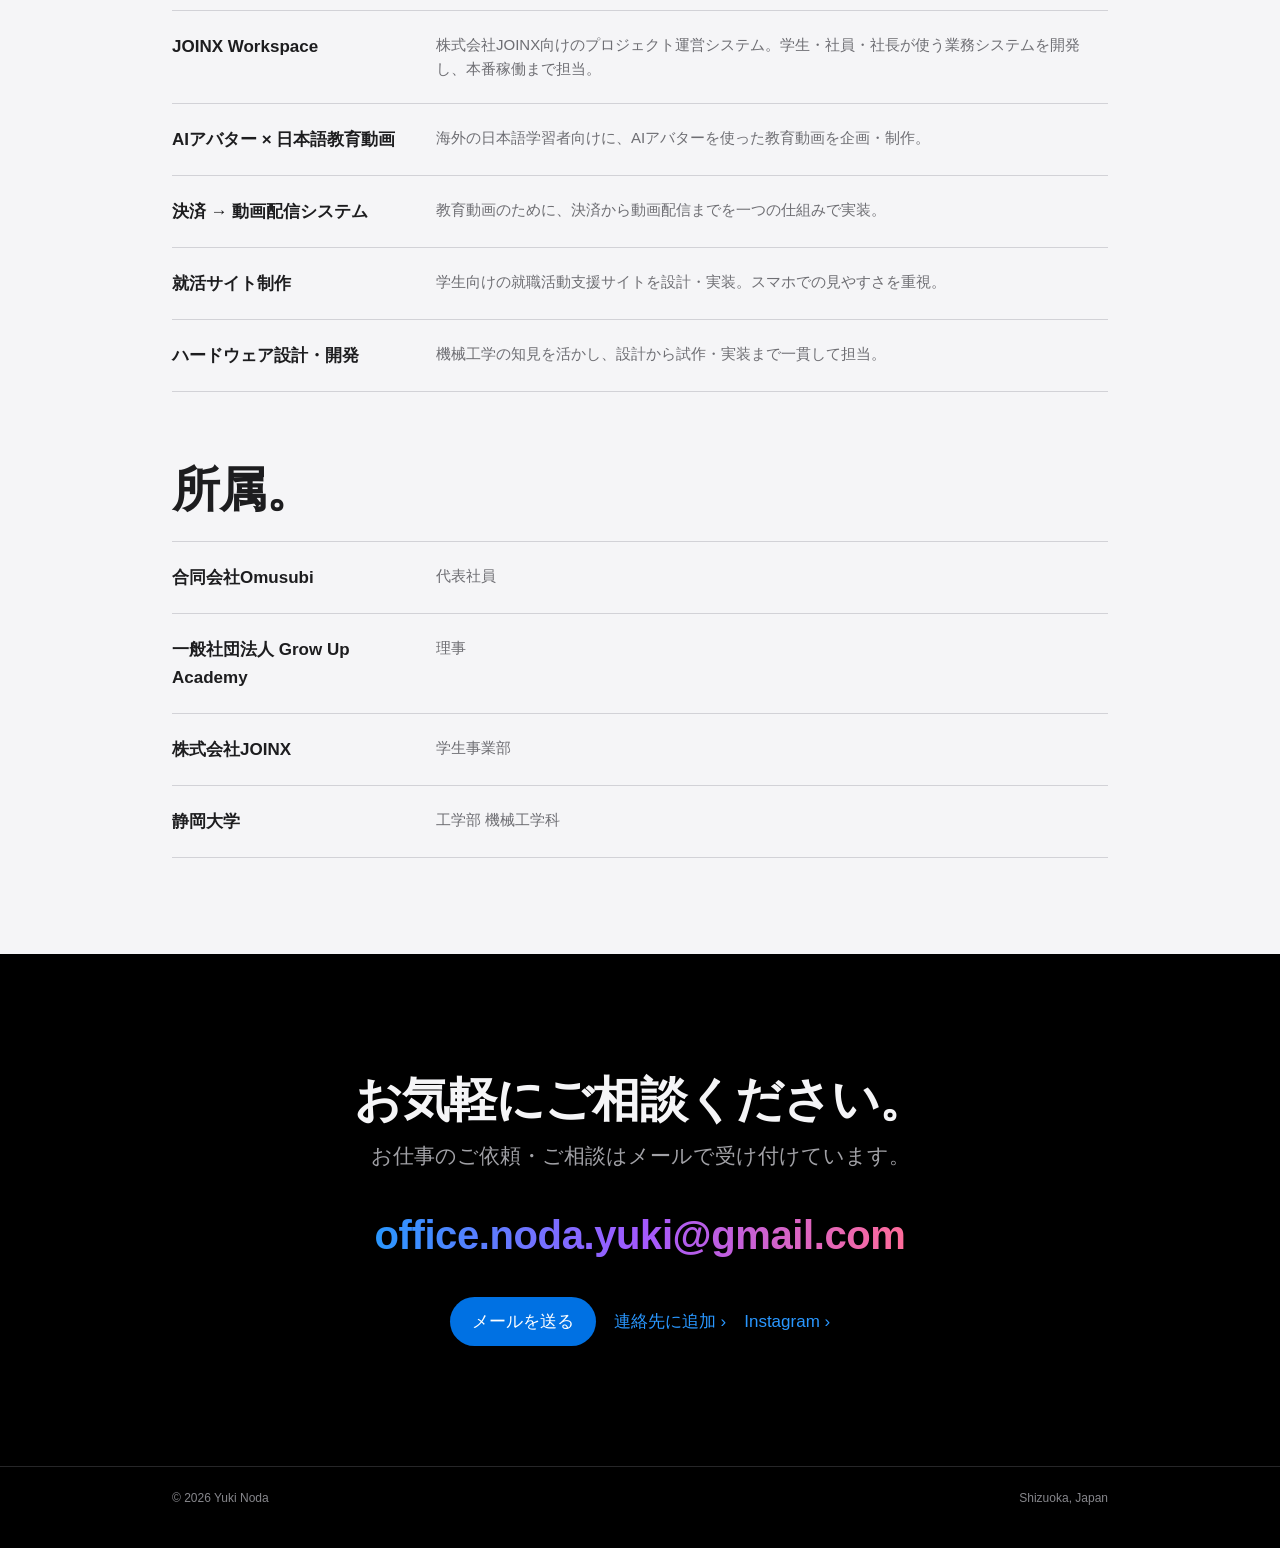
==== commit cf810d9d: "いま取り組んでいることにAIによる手書きFAX読み取りを追加（2×2レイアウト） Co-Authored-By: Claude Opus 5.5 <noreply@anthropic.com> Cla" ====
--- a/index.html
+++ b/index.html
@@ -76,7 +76,7 @@
 .feature img{width:100%;height:100%;object-fit:contain;background:#f7f4ec;aspect-ratio:8/5}
 
 /* cards */
-.grid{display:grid;grid-template-columns:repeat(3,1fr);gap:20px;margin-top:20px}
+.grid{display:grid;grid-template-columns:repeat(2,1fr);gap:20px;margin-top:20px}
 .card{background:#fff;border-radius:22px;padding:30px 28px 32px;transition:transform .35s cubic-bezier(.2,.7,.2,1),box-shadow .35s}
 .card:hover,.feature:hover{transform:translateY(-4px);box-shadow:0 18px 40px rgba(0,0,0,.08)}
 .feature{transition:transform .35s cubic-bezier(.2,.7,.2,1),box-shadow .35s}
@@ -129,7 +129,6 @@
   .feature{grid-template-columns:1fr}
   .feature img{order:-1;height:auto}
   .feature-text{padding:32px 28px 36px}
-  .grid{grid-template-columns:1fr 1fr}
   .skills{grid-template-columns:1fr;gap:28px}
 }
 @media (max-width:600px){
@@ -195,12 +194,17 @@
       <article class="card reveal">
         <p class="tag">受託開発 ・ 保守運用</p>
         <h4>システム開発</h4>
-        <p>業務システム、Webサービス、アプリを、設計・開発から公開後の保守運用まで。全国の学生と企業をつなぐポータルや、水産卸の受注業務DXにも取り組んでいます。</p>
+        <p>業務システム、Webサービス、アプリを、設計・開発から公開後の保守運用まで。全国の学生と企業をつなぐポータルの開発にも取り組んでいます。</p>
       </article>
       <article class="card reveal dark">
         <p class="tag">AI ・ ハードウェア</p>
         <h4><span class="nb">AIによる</span><span class="nb">水中ドローンの</span><span class="nb">自律走行</span></h4>
         <p>養殖生簀で使う水中ドローンの自律走行に向けて、映像データの収集からAIモデルの設計まで。熊本・天草の養殖事業者と協力し、死魚回収アダプターも製作しています。</p>
+      </article>
+      <article class="card reveal dark">
+        <p class="tag">AI ・ 業務DX</p>
+        <h4><span class="nb">AIによる</span><span class="nb">手書きFAXの</span><span class="nb">読み取り</span></h4>
+        <p>水産卸に届く手書きのFAX注文を、AIで読み取って自動で入力する仕組みを開発しています。毎日の転記と確認の手間を減らします。</p>
       </article>
       <article class="card reveal">
         <p class="tag">動画編集 ・ システム担当</p>
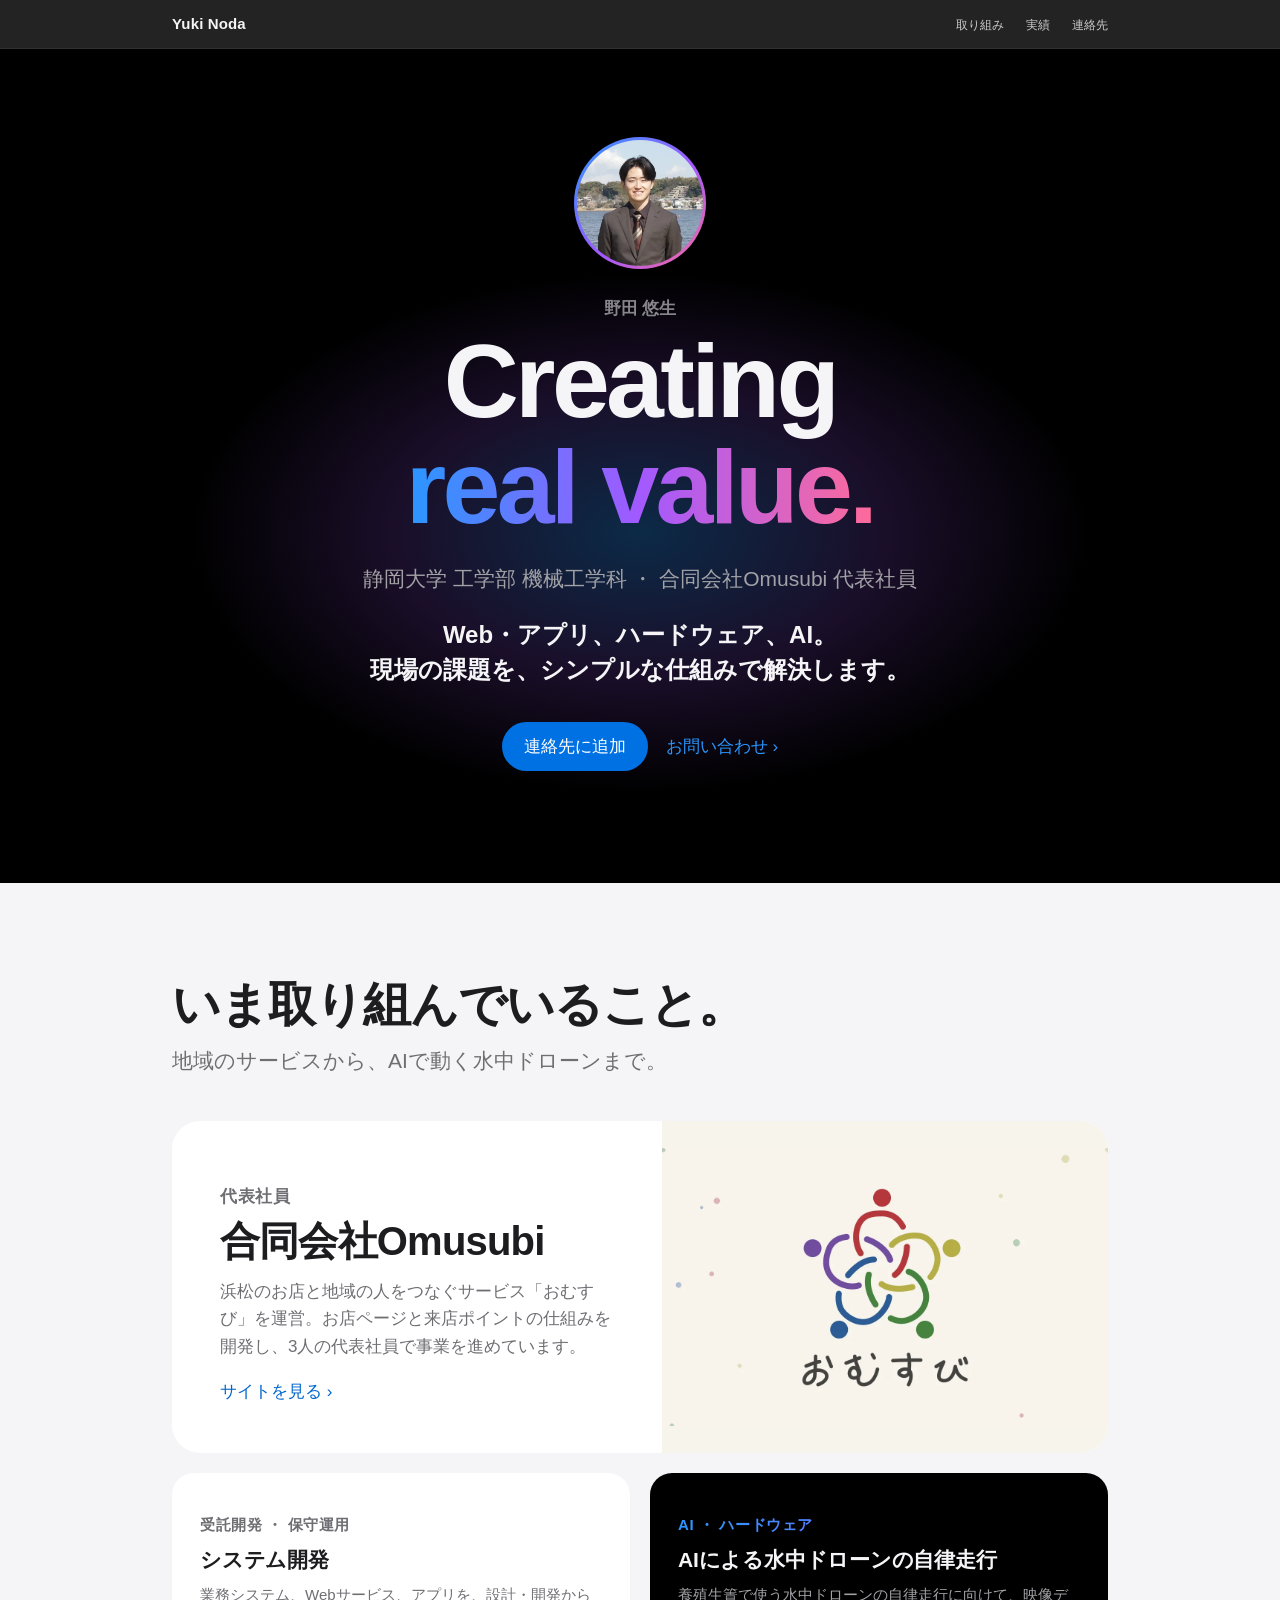
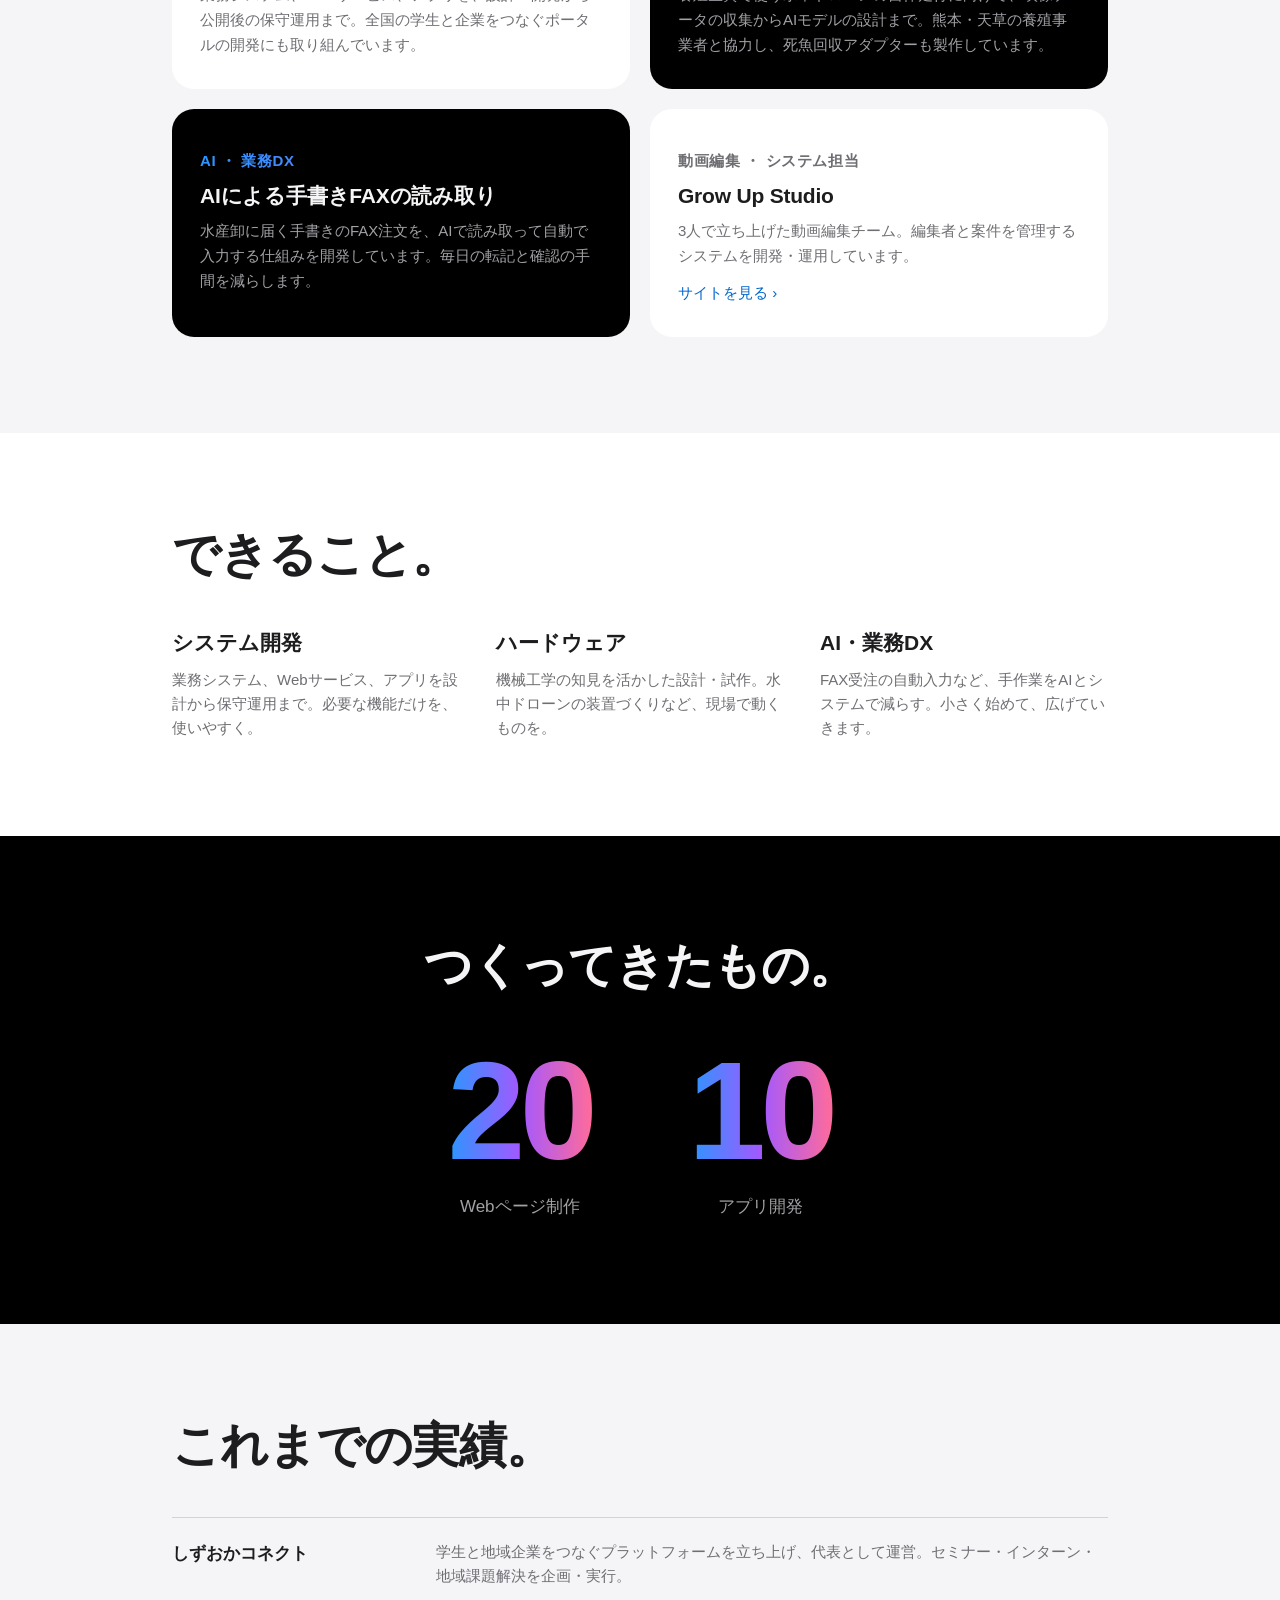
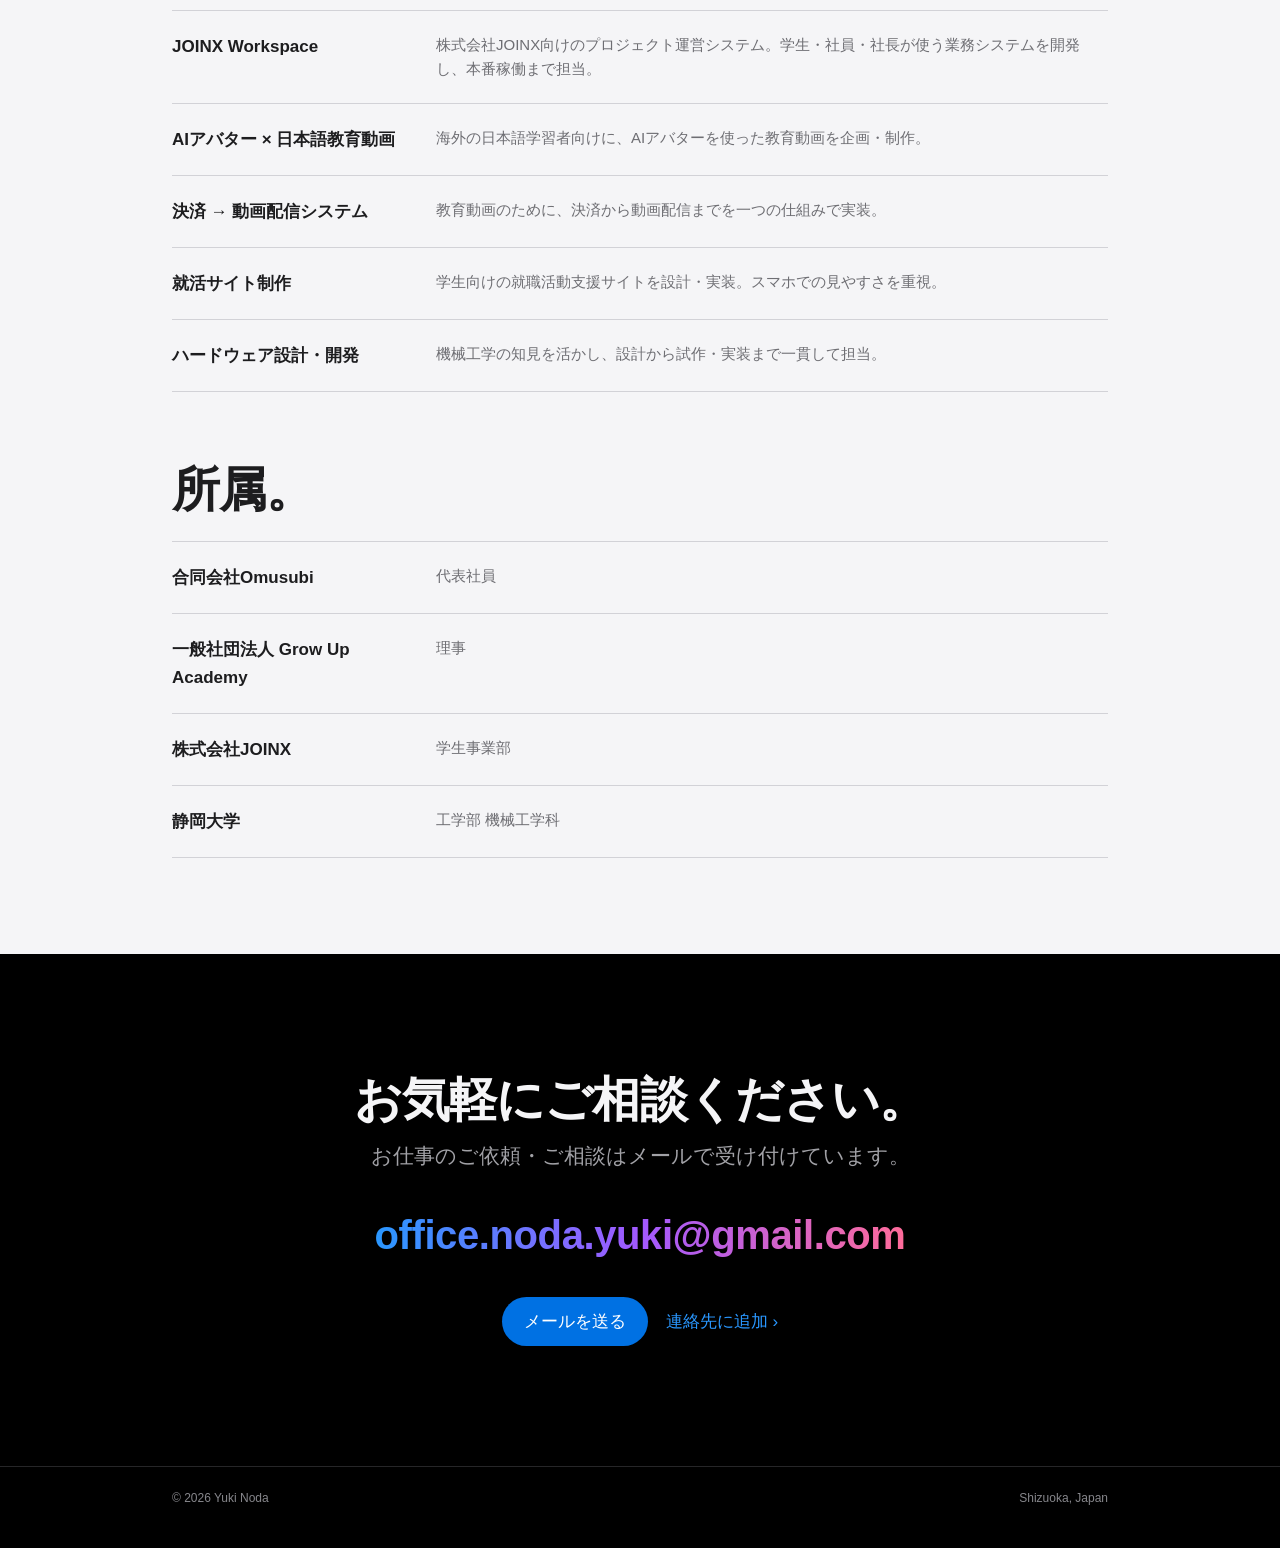
==== commit cf6a8248: "Instagramのリンクを削除 Co-Authored-By: Claude Opus 5.5 <noreply@anthropic.com> Claude-Session: https://cla" ====
--- a/index.html
+++ b/index.html
@@ -281,7 +281,6 @@
     <div class="cta">
       <a class="btn" href="mailto:office.noda.yuki@gmail.com">メールを送る</a>
       <a class="more" href="yuki-noda.vcf" download="yuki-noda.vcf">連絡先に追加</a>
-      <a class="more" href="https://www.instagram.com/noda.yu_ki" target="_blank" rel="noopener">Instagram</a>
     </div>
   </div>
 </section>
